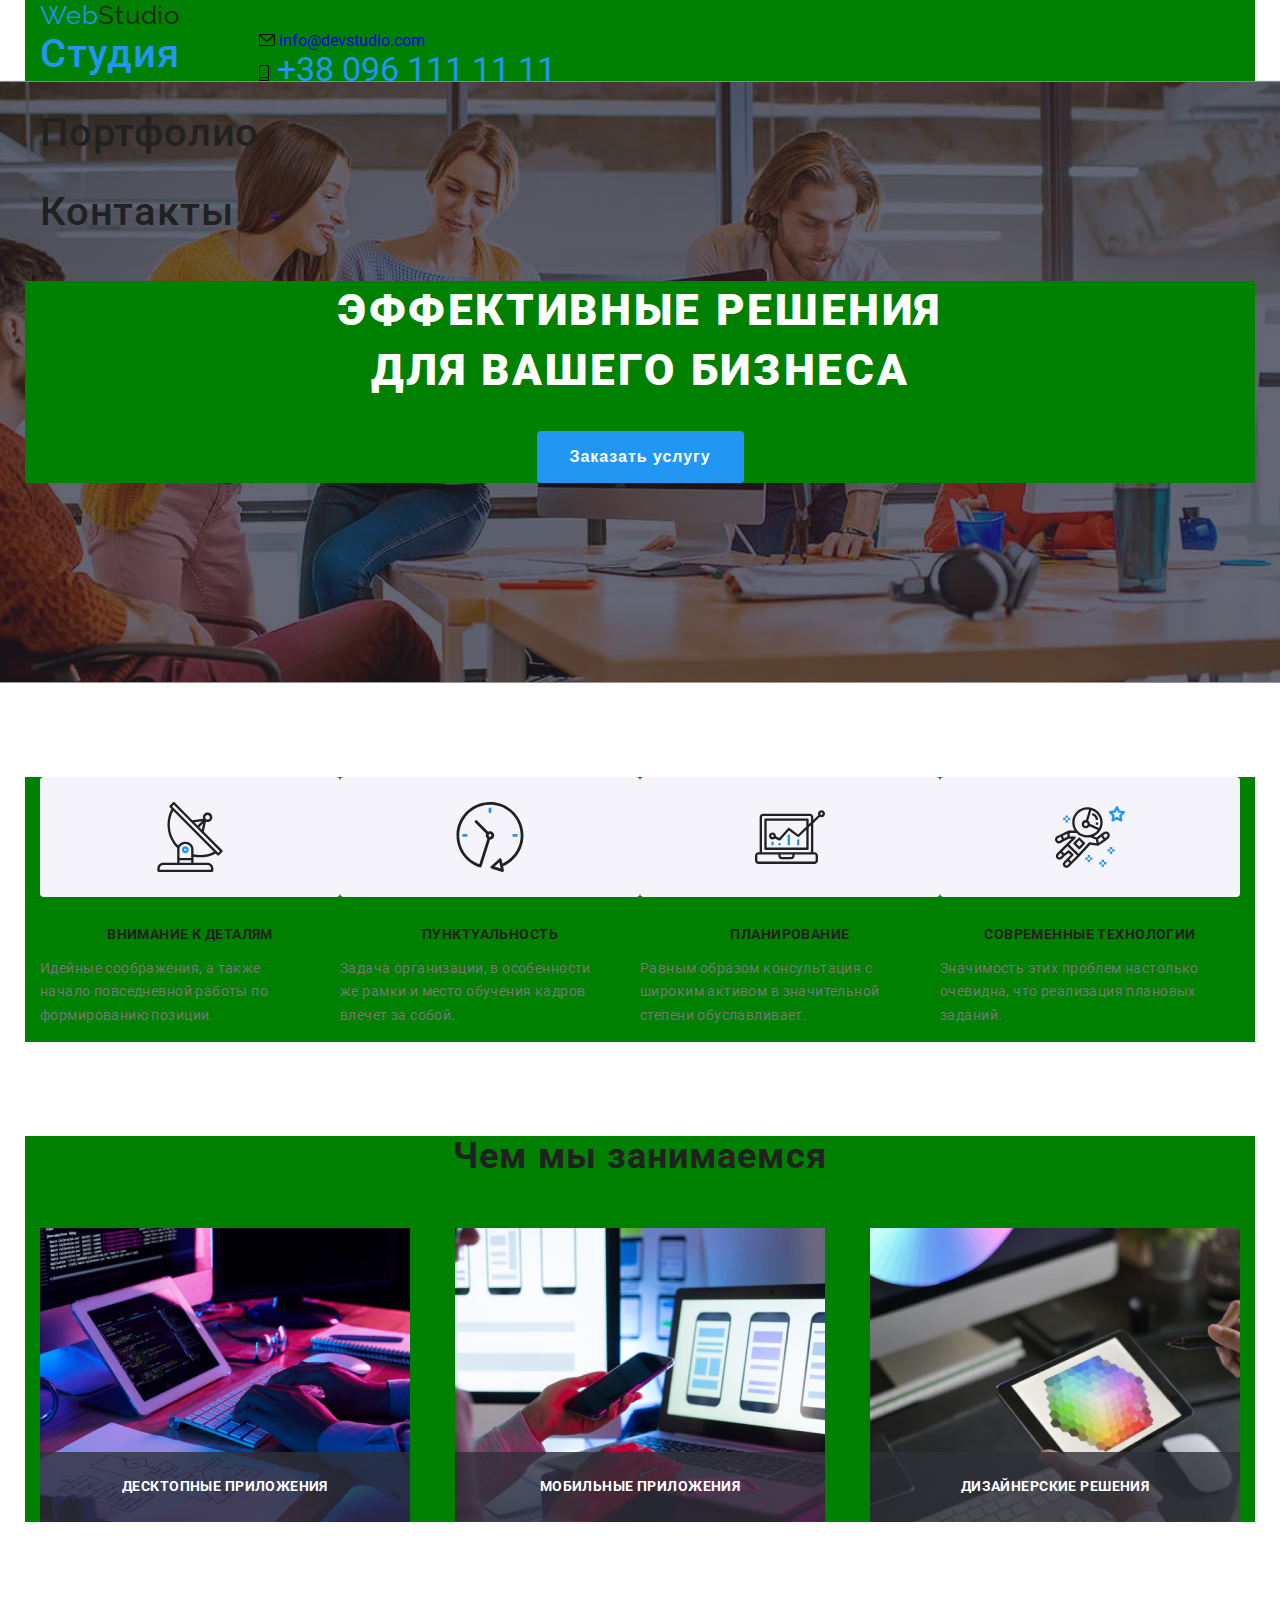
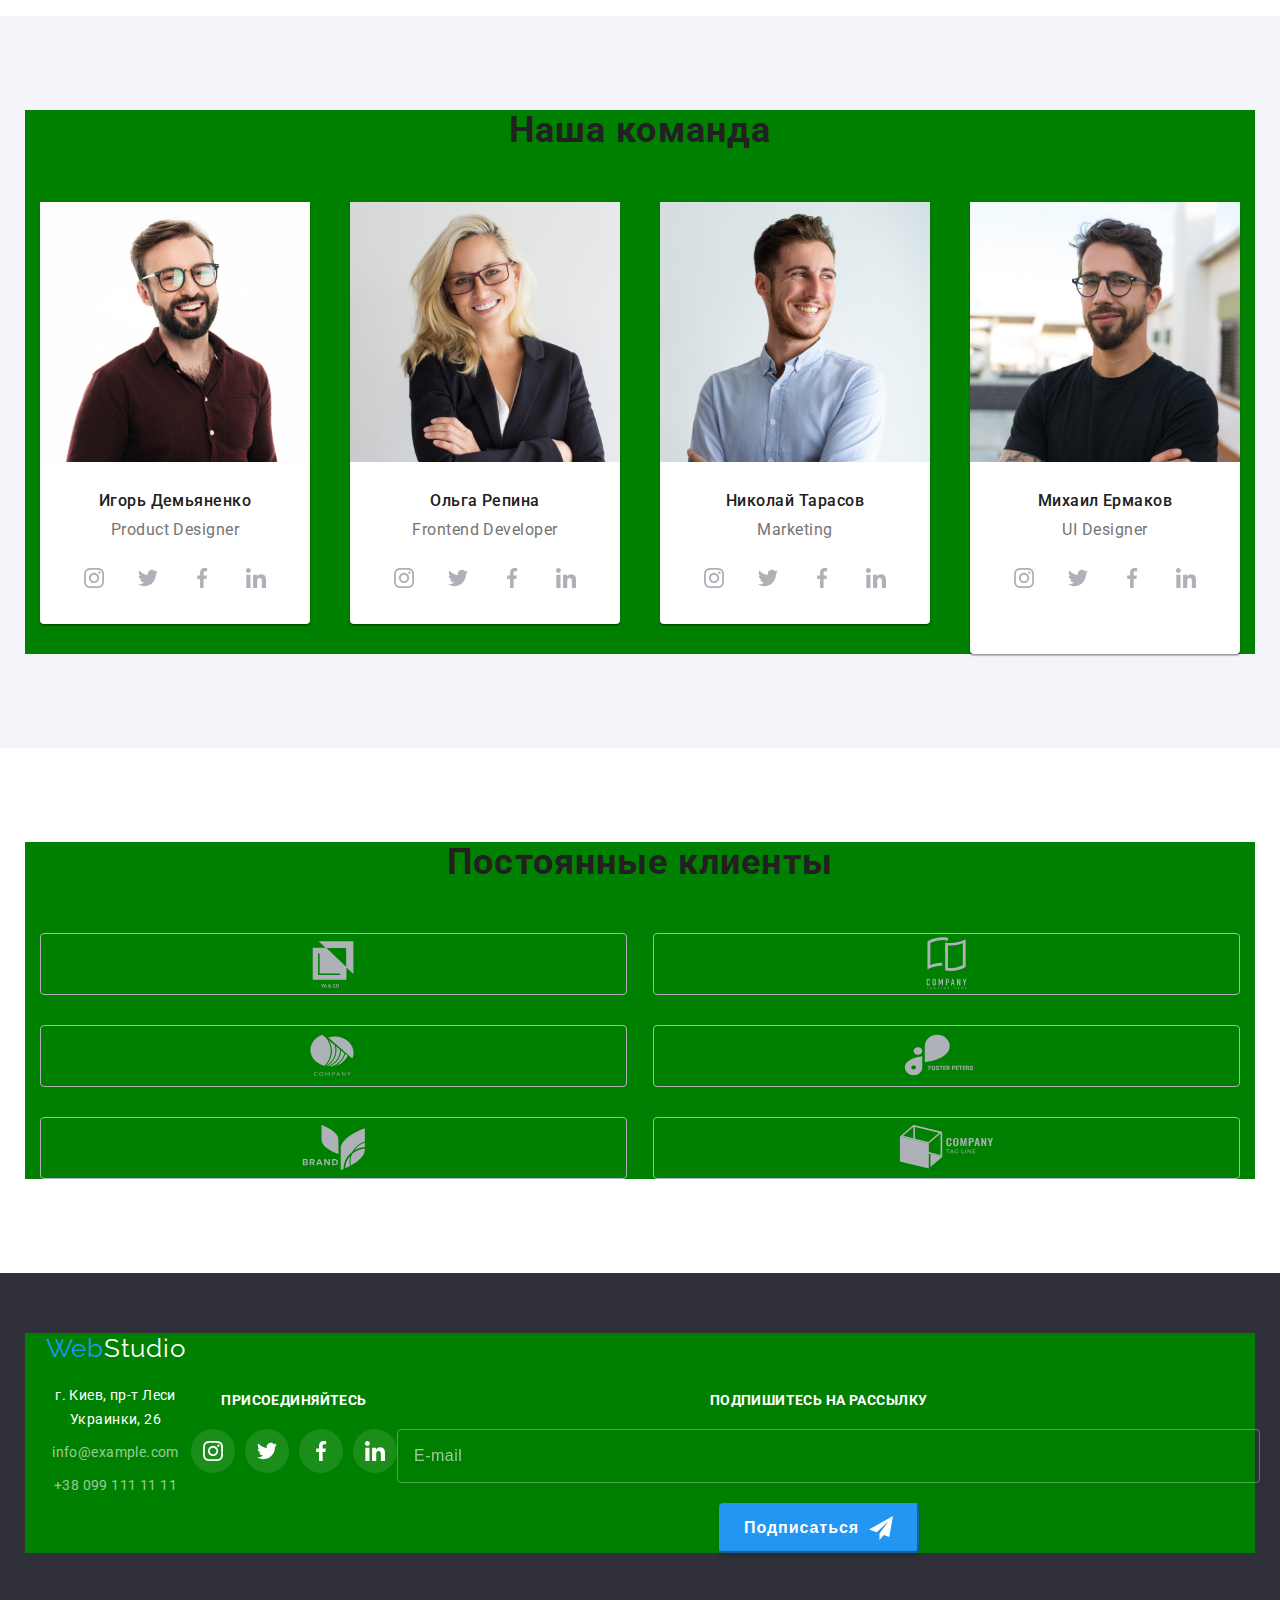
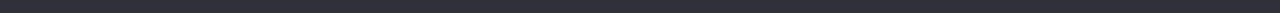
==== index.html @ 447fa759 "hw8 teblet in progress" ====
<!DOCTYPE html>
<html lang="ru">
  <head>
    <meta charset="UTF-8" />
    <meta http-equiv="X-UA-Compatible" content="IE=edge" />
    <meta name="viewport" content="width=device-width, initial-scale=1.0" />
    <title>Studio</title>
    <link rel="preconnect" href="https://fonts.googleapis.com" />
    <link rel="preconnect" href="https://fonts.gstatic.com" crossorigin />
    <link
      href="https://fonts.googleapis.com/css2?family=Raleway:wght@700&family=Roboto:wght@400;500;700;900&display=swap"
      rel="stylesheet"
    />
    <link
      rel="stylesheet"
      href="https://cdnjs.cloudflare.com/ajax/libs/modern-normalize/1.1.0/modern-normalize.min.css"
      integrity="sha512-wpPYUAdjBVSE4KJnH1VR1HeZfpl1ub8YT/NKx4PuQ5NmX2tKuGu6U/JRp5y+Y8XG2tV+wKQpNHVUX03MfMFn9Q=="
      crossorigin="anonymous"
      referrerpolicy="no-referrer"
    />
    <link rel="stylesheet" href="./css/main.min.css" />
  </head>
  <body>
    <header class="page-header">
      <div class="container page-header__box">
        <div class="header-phone-menu-box">
          <a href="./index.html" class="page-header__logo logo"
            >Web<span class="logo__second-color-header">Studio</span>
          </a>
          <!-- НАВИГАЦИЯ -->
          <button
            type="button"
            class="menu-button"
            aria-expanded="false"
            aria-controls="menu-container"
            data-menu-button
          >
            <svg
              width="40px"
              height="40px"
              aria-label="переключатель мобильного меню"
            >
              <use class="icon-menu" href="./images/sprite.svg#icon-menu"></use>
              <use
                class="icon-menu-close"
                href="./images/sprite.svg#icon-menu-close"
              ></use>
            </svg>
          </button>
        </div>
        <div class="menu-container mobile-box" id="menu-container" data-menu>
          <nav>
            <ul class="site-nav">
              <li class="site-nav__item item">
                <a class="site-nav__link link current" href="./index.html"
                  >Студия</a
                >
              </li>
              <li class="site-nav__item item">
                <a class="site-nav__link link" href="./portfolio.html"
                  >Портфолио</a
                >
              </li>
              <li class="site-nav__item item">
                <a class="site-nav__link link" href="#">Контакты</a>
              </li>
            </ul>
          </nav>
          <div>
            <ul class="header-contact">
              <li class="header-contact__item item">
                <a
                  class="header-contact__link link"
                  href="mailto:info@devstudio.com"
                >
                  <svg class="header-contact__icon" width="16px" height="12px">
                    <use href="./images/sprite.svg#icon-envelope"></use>
                  </svg>
                  info@devstudio.com
                </a>
              </li>
              <li class="header-contact__item phone-number item">
                <a
                  class="header-contact__link link phone-number"
                  href="tel:+38096111111"
                >
                  <svg class="header-contact__icon" width="10px" height="16px">
                    <use href="./images/sprite.svg#icon-smartphone"></use>
                  </svg>
                  +38 096 111 11 11</a
                >
              </li>
            </ul>
            <ul class="mobile-menu-social">
              <li><a href="">Instagram</a></li>
              <li><a href="">Twitter</a></li>
              <li><a href="">Facebook</a></li>
              <li><a href="">Linkedin</a></li>
            </ul>
          </div>
        </div>
      </div>
    </header>
    <main>
      <!-- Секция HERO -->
      <section class="hero">
        <div class="container">
          <h1 class="hero__title">
            Эффективные решения <br />
            для вашего бизнеса
          </h1>
          <button class="hero__button" data-modal-open>Заказать услугу</button>
        </div>
        <div class="backdrop is-hidden" data-modal>
          <div class="modal">
            <button
              class="modal__close-button"
              aria-label="закрыть"
              data-modal-close
            >
              <svg class="modal__close-icon" width="11px" height="11px">
                <use href="./images/sprite.svg#icon-close"></use>
              </svg>
            </button>
            <div class="modal__title-box">
              <b class="modal__title"
                >Оставьте свои данные, мы вам перезвоним</b
              >
            </div>
            <form class="modal__form">
              <label class="form-box">
                Имя
                <input type="text" class="form-box__input" required />
                <svg class="form-box__icon">
                  <use href="./images/sprite.svg#icon-person"></use>
                </svg>
              </label>
              <label class="form-box">
                Телефон
                <input
                  type="tel"
                  class="form-box__input"
                  pattern="[0-9]{12}"
                  title="380xxxxxxxxx"
                  required
                />
                <svg class="form-box__icon">
                  <use href="./images/sprite.svg#icon-phone"></use>
                </svg>
              </label>
              <label class="form-box">
                Почта
                <input type="email" class="form-box__input" required />
                <svg class="form-box__icon">
                  <use href="./images/sprite.svg#icon-email"></use>
                </svg>
              </label>
              <label class="form-box">
                Комментарий
                <textarea
                  name="a-comment"
                  class="form-box__input comment"
                  placeholder="Введите текст"
                ></textarea>
              </label>
              <input
                type="checkbox"
                class="policy-checkbox"
                id="policy-check"
                required
              />
              <label class="policy-label" for="policy-check">
                Соглашаюсь с рассылкой и принимаю &#160;
                <a href="#">Условия договора</a>
              </label>
              <button type="submit" class="modal-button-submit">
                Отправить
              </button>
            </form>
          </div>
        </div>
      </section>
      <!-- Секция Studio -->
      <section class="section">
        <div class="container">
          <ul class="studio-list">
            <li class="studio-item">
              <div class="studio-item__thumb">
                <svg class="studio-item__icon">
                  <use href="./images/sprite.svg#icon-antenna"></use>
                </svg>
              </div>
              <h3 class="studio-item__title">Внимание к деталям</h3>
              <p class="studio-item__text">
                Идейные соображения, а также начало повседневной работы по
                формированию позиции.
              </p>
            </li>
            <li class="studio-item">
              <div class="studio-item__thumb">
                <svg class="studio-item__icon">
                  <use href="./images/sprite.svg#icon-clock"></use>
                </svg>
              </div>
              <h3 class="studio-item__title">Пунктуальность</h3>
              <p class="studio-item__text">
                Задача организации, в особенности же рамки и место обучения
                кадров влечет за собой.
              </p>
            </li>
            <li class="studio-item">
              <div class="studio-item__thumb">
                <svg class="studio-item__icon">
                  <use href="./images/sprite.svg#icon-diagram"></use>
                </svg>
              </div>
              <h3 class="studio-item__title">Планирование</h3>
              <p class="studio-item__text">
                Равным образом консультация с широким активом в значительной
                степени обуславливает.
              </p>
            </li>
            <li class="studio-item">
              <div class="studio-item__thumb">
                <svg class="studio-item__icon">
                  <use href="./images/sprite.svg#icon-astronaut"></use>
                </svg>
              </div>
              <h3 class="studio-item__title">Современные технологии</h3>
              <p class="studio-item__text">
                Значимость этих проблем настолько очевидна, что реализация
                плановых заданий.
              </p>
            </li>
          </ul>
        </div>
      </section>
      <!-- Секция Чем мы занимаемся -->
      <section class="section-doing section">
        <div class="container">
          <h2 class="section-doing__main-title">Чем мы занимаемся</h2>
          <ul class="section-doing__list list">
            <li class="doing-item">
              <div class="doing-item__thumb">
                <div class="doing-item__title-box">
                  <h3 class="doing-item__title">ДЕСКТОПНЫЕ ПРИЛОЖЕНИЯ</h3>
                </div>
                <img
                  width="370"
                  height="294"
                  src="./images/pc.jpg"
                  alt="разработка для пк"
                />
              </div>
            </li>
            <li class="doing-item">
              <div class="doing-item__thumb">
                <div class="doing-item__title-box">
                  <h3 class="doing-item__title">МОБИЛЬНЫЕ ПРИЛОЖЕНИЯ</h3>
                </div>
                <img
                  width="370"
                  height="294"
                  src="./images/note.jpg"
                  alt="разработка для ноутбуков"
                />
              </div>
            </li>
            <li class="doing-item">
              <div class="doing-item__thumb">
                <div class="doing-item__title-box">
                  <h3 class="doing-item__title">ДИЗАЙНЕРСКИЕ РЕШЕНИЯ</h3>
                </div>
                <img
                  width="370"
                  height="294"
                  src="./images/plan.jpg"
                  alt="разработка для планшетов"
                />
              </div>
            </li>
          </ul>
        </div>
      </section>
      <!-- Секция Наша Команда -->
      <section class="section-team section">
        <div class="container">
          <h2 class="section-team__main-title">Наша команда</h2>
          <ul class="section-team__list">
            <li class="section-team__item">
              <img
                class="section-team__photo"
                src="./images/1.jpg"
                alt="продуктовый менедежер"
              />
              <div class="team-box">
                <h3 class="team-box__title">Игорь Демьяненко</h3>
                <p class="team-box__text">Product Designer</p>
                <ul class="team-connect">
                  <li class="team-connect__box">
                    <a
                      href="#"
                      class="team-connect__link"
                      aria-label="instagram"
                    >
                      <svg class="team-connect__icon">
                        <use href="./images/sprite.svg#icon-instagram"></use>
                      </svg>
                    </a>
                  </li>
                  <li class="team-connect__box">
                    <a href="#" class="team-connect__link" aria-label="Twitter">
                      <svg class="team-connect__icon">
                        <use href="./images/sprite.svg#icon-twitter"></use>
                      </svg>
                    </a>
                  </li>
                  <li class="team-connect__box">
                    <a
                      href="#"
                      class="team-connect__link"
                      aria-label="Facebook"
                    >
                      <svg class="team-connect__icon">
                        <use href="./images/sprite.svg#icon-facebook"></use>
                      </svg>
                    </a>
                  </li>
                  <li class="team-connect__box">
                    <a
                      href="#"
                      class="team-connect__link"
                      aria-label="LinkedIn"
                    >
                      <svg class="team-connect__icon">
                        <use href="./images/sprite.svg#icon-linkedin"></use>
                      </svg>
                    </a>
                  </li>
                </ul>
              </div>
            </li>
            <li class="section-team__item">
              <img
                class="section-team__photo"
                src="./images/2.jpg"
                alt="фронтенд дивелопер"
              />
              <div class="team-box">
                <h3 class="team-box__title">Ольга Репина</h3>
                <p class="team-box__text">Frontend Developer</p>
                <ul class="team-connect">
                  <li class="team-connect__box">
                    <a
                      href="#"
                      class="team-connect__link"
                      aria-label="instagram"
                    >
                      <svg class="team-connect__icon">
                        <use href="./images/sprite.svg#icon-instagram"></use>
                      </svg>
                    </a>
                  </li>
                  <li class="team-connect__box">
                    <a href="#" class="team-connect__link" aria-label="Twitter">
                      <svg class="team-connect__icon">
                        <use href="./images/sprite.svg#icon-twitter"></use>
                      </svg>
                    </a>
                  </li>
                  <li class="team-connect__box">
                    <a
                      href="#"
                      class="team-connect__link"
                      aria-label="Facebook"
                    >
                      <svg class="team-connect__icon">
                        <use href="./images/sprite.svg#icon-facebook"></use>
                      </svg>
                    </a>
                  </li>
                  <li class="team-connect__box">
                    <a
                      href="#"
                      class="team-connect__link"
                      aria-label="LinkedIn"
                    >
                      <svg class="team-connect__icon">
                        <use href="./images/sprite.svg#icon-linkedin"></use>
                      </svg>
                    </a>
                  </li>
                </ul>
              </div>
            </li>
            <li class="section-team__item">
              <img
                class="section-team__photo"
                src="./images/3.jpg"
                alt="маркетолог"
              />
              <div class="team-box">
                <h3 class="team-box__title">Николай Тарасов</h3>
                <p class="team-box__text">Marketing</p>
                <ul class="team-connect">
                  <li class="team-connect__box">
                    <a
                      href="#"
                      class="team-connect__link"
                      aria-label="instagram"
                    >
                      <svg class="team-connect__icon">
                        <use href="./images/sprite.svg#icon-instagram"></use>
                      </svg>
                    </a>
                  </li>
                  <li class="team-connect__box">
                    <a href="#" class="team-connect__link" aria-label="Twitter">
                      <svg class="team-connect__icon">
                        <use href="./images/sprite.svg#icon-twitter"></use>
                      </svg>
                    </a>
                  </li>
                  <li class="team-connect__box">
                    <a
                      href="#"
                      class="team-connect__link"
                      aria-label="Facebook"
                    >
                      <svg class="team-connect__icon">
                        <use href="./images/sprite.svg#icon-facebook"></use>
                      </svg>
                    </a>
                  </li>
                  <li class="team-connect__box">
                    <a
                      href="#"
                      class="team-connect__link"
                      aria-label="LinkedIn"
                    >
                      <svg class="team-connect__icon">
                        <use href="./images/sprite.svg#icon-linkedin"></use>
                      </svg>
                    </a>
                  </li>
                </ul>
              </div>
            </li>
            <li class="section-team__item">
              <img
                class="section-team__photo"
                src="./images/4.jpg"
                alt="юай дизайнер"
              />
              <div class="team-box">
                <h3 class="team-box__title">Михаил Ермаков</h3>
                <p class="team-box__text">UI Designer</p>
                <ul class="team-connect">
                  <li class="team-connect__box">
                    <a
                      href="#"
                      class="team-connect__link"
                      aria-label="instagram"
                    >
                      <svg class="team-connect__icon">
                        <use href="./images/sprite.svg#icon-instagram"></use>
                      </svg>
                    </a>
                  </li>
                  <li class="team-connect__box">
                    <a href="#" class="team-connect__link" aria-label="Twitter">
                      <svg class="team-connect__icon">
                        <use href="./images/sprite.svg#icon-twitter"></use>
                      </svg>
                    </a>
                  </li>
                  <li class="team-connect__box">
                    <a
                      href="#"
                      class="team-connect__link"
                      aria-label="Facebook"
                    >
                      <svg class="team-connect__icon">
                        <use href="./images/sprite.svg#icon-facebook"></use>
                      </svg>
                    </a>
                  </li>
                  <li class="team-connect__box">
                    <a
                      href="#"
                      class="team-connect__link"
                      aria-label="LinkedIn"
                    >
                      <svg class="team-connect__icon">
                        <use href="./images/sprite.svg#icon-linkedin"></use>
                      </svg>
                    </a>
                  </li>
                </ul>
              </div>
            </li>
          </ul>
        </div>
      </section>
      <!-- Секция Постоянные клиенты -->
      <section class="section">
        <div class="container">
          <h2 class="clients-main-title">Постоянные клиенты</h2>
          <ul class="clients-list">
            <li class="clients-item">
              <a href="#" class="clients-item__link" aria-label="YA & CO">
                <svg class="clients-item__icon">
                  <use href="./images/sprite.svg#icon-yaco"></use>
                </svg>
              </a>
            </li>
            <li class="clients-item">
              <a
                href="#"
                class="clients-item__link"
                aria-label="COMPANY Tagline Here"
              >
                <svg class="clients-item__icon">
                  <use href="./images/sprite.svg#icon-tagline-here"></use>
                </svg>
              </a>
            </li>
            <li class="clients-item">
              <a href="#" class="clients-item__link" aria-label="Company">
                <svg class="clients-item__icon">
                  <use href="./images/sprite.svg#icon-company"></use>
                </svg>
              </a>
            </li>
            <li class="clients-item">
              <a href="#" class="clients-item__link" aria-label="Foster Peters">
                <svg class="clients-item__icon">
                  <use href="./images/sprite.svg#icon-foster"></use>
                </svg>
              </a>
            </li>
            <li class="clients-item">
              <a href="#" class="clients-item__link" aria-label="Brand">
                <svg class="clients-item__icon">
                  <use href="./images/sprite.svg#icon-brand"></use>
                </svg>
              </a>
            </li>
            <li class="clients-item" aria-label="Company Tag line">
              <a href="#" class="clients-item__link">
                <svg class="clients-item__icon">
                  <use href="./images/sprite.svg#icon-tagline"></use>
                </svg>
              </a>
            </li>
          </ul>
        </div>
      </section>
    </main>
    <footer class="page-footer">
      <div class="container">
        <div class="page-footer__container">
          <div class="page-footer__links-box">
            <a href="./index.html" class="logo logo-footer"
              >Web<span class="logo__second-color-footer">Studio</span></a
            >
            <address class="page-footer__address-box">
              <ul class="footer-list">
                <li class="footer-list__item">
                  <a class="footer-list__map" href=""
                    >г. Киев, пр-т Леси Украинки, 26</a
                  >
                </li>
                <li class="footer-list__item">
                  <a class="footer-list__mail" href="mailto:info@example.com"
                    >info@example.com</a
                  >
                </li>
                <li class="footer-list__item">
                  <a class="footer-list__phone" href="tel:+380991111111"
                    >+38 099 111 11 11</a
                  >
                </li>
              </ul>
            </address>
          </div>
          <!-- Присоединяйтесь -->
          <div class="connecting-box">
            <div>
              <h3 class="connecting-box__title">ПРИСОЕДИНЯЙТЕСЬ</h3>
            </div>
            <div>
              <ul class="connecting-box__list">
                <li class="connecting-item">
                  <a
                    href="#"
                    class="connecting-item__link"
                    aria-label="instagram"
                  >
                    <svg
                      class="connecting-item__icon"
                      width="20px"
                      height="20px"
                    >
                      <use href="./images/sprite.svg#icon-instagram"></use>
                    </svg>
                  </a>
                </li>
                <li class="connecting-item">
                  <a
                    href="#"
                    class="connecting-item__link"
                    aria-label="Twitter"
                  >
                    <svg
                      class="connecting-item__icon"
                      width="20px"
                      height="20px"
                    >
                      <use href="./images/sprite.svg#icon-twitter"></use>
                    </svg>
                  </a>
                </li>
                <li class="connecting-item">
                  <a
                    href="#"
                    class="connecting-item__link"
                    aria-label="Facebook"
                  >
                    <svg
                      class="connecting-item__icon"
                      width="20px"
                      height="20px"
                    >
                      <use href="./images/sprite.svg#icon-facebook"></use>
                    </svg>
                  </a>
                </li>
                <li class="connecting-item">
                  <a
                    href="#"
                    class="connecting-item__link"
                    aria-label="LinkedIn"
                  >
                    <svg
                      class="connecting-item__icon"
                      width="20px"
                      height="20px"
                    >
                      <use href="./images/sprite.svg#icon-linkedin"></use>
                    </svg>
                  </a>
                </li>
              </ul>
            </div>
          </div>
          <!-- ПОДПИШИСЬ -->
          <div class="subscribe-box">
            <p class="subscribe-box__title">ПОДПИШИТЕСЬ НА РАССЫЛКУ</p>
            <div>
              <input type="email" name="email" placeholder="E-mail" />
              <button type="submit" class="subscribe-box__button">
                Подписаться
                <svg
                  class="subscribe-box__button-ico"
                  width="24px"
                  height="24px"
                >
                  <use href="./images/sprite.svg#icon-send"></use>
                </svg>
              </button>
            </div>
          </div>
        </div>
      </div>
    </footer>
    <script src="./modal.js"></script>
    <script src="./menu.js"></script>
  </body>
</html>
---- css/main.min.css ----
html{-webkit-box-sizing:border-box;box-sizing:border-box;height:100%}body{background-color:#fff;font-family:roboto,sans-serif;color:#212121;margin:0 auto;height:100%}a{text-decoration:none}h1,h2,h3,h4,h5,h6,p,ul{-webkit-padding-start:0;padding-inline-start:0}ul{margin-top:0;margin-bottom:0;list-style:none}.section{padding-top:60px;padding-bottom:60px}@media screen and (min-width: 1200px){.section{padding-bottom:94px;padding-top:94px}}.container{padding-left:15px;padding-right:15px;margin:0 auto}@media screen and (min-width: 480px){.container{max-width:480px}}@media screen and (min-width: 768px){.container{max-width:768px}}@media screen and (min-width: 1200px){.container{max-width:1200px;background-color:green}}.logo{font-family:Raleway;font-size:26px;line-height:1.19;letter-spacing:0.03em;color:#2196f3}.logo__second-color-header{color:#212121}.logo__second-color-footer{color:#fff}@media screen and (max-width: 767px){.menu-container{display:none;-webkit-box-orient:vertical;-webkit-box-direction:normal;-webkit-flex-direction:column;-ms-flex-direction:column;flex-direction:column;-webkit-box-pack:justify;-webkit-justify-content:space-between;-ms-flex-pack:justify;justify-content:space-between;height:100vh;width:100%;padding-top:48px;padding-left:40px;padding-bottom:48px;top:0;left:0;background-color:#fff}.menu-container.is-open{display:-webkit-box;display:-webkit-flex;display:-ms-flexbox;display:flex}}@media screen and (min-width: 768px){.menu-container{display:-webkit-box;display:-webkit-flex;display:-ms-flexbox;display:flex}}@media screen and (max-width: 767px){.mobile-box{position:absolute;z-index:8}}.menu-button{background-color:transparent;z-index:9;margin:0;padding:0;border:none}@media screen and (min-width: 768px){.menu-button{display:none}}.menu-button:hover,.menu-button:focus{fill:#2196f3}.menu-button .icon-menu-close{display:none}.menu-button.is-open .icon-menu-close{display:block}.menu-button.is-open .icon-menu{display:none}.mobile-menu-social{display:-webkit-box;display:-webkit-flex;display:-ms-flexbox;display:flex;-webkit-flex-wrap:wrap;-ms-flex-wrap:wrap;flex-wrap:wrap;margin-top:64px}@media screen and (min-width: 768px){.mobile-menu-social{display:none}}.mobile-menu-social a{font-weight:500;font-size:18px;line-height:1.22;letter-spacing:0.02em;color:#2196f3}.mobile-menu-social li{border-right:1px solid rgba(33,33,33,0.2);padding-right:10px;padding-left:10px}.mobile-menu-social li:last-child{border-right:none}.mobile-menu-social li:first-child{padding-left:0}.mobile-menu-social li:last-child{padding-right:0px}@media screen and (max-width: 767px){.header-phone-menu-box{display:-webkit-box;display:-webkit-flex;display:-ms-flexbox;display:flex;-webkit-box-pack:justify;-webkit-justify-content:space-between;-ms-flex-pack:justify;justify-content:space-between;-webkit-box-align:center;-webkit-align-items:center;-ms-flex-align:center;align-items:center;min-height:60px}}.page-header{border-bottom:1px solid #ececec}@media screen and (max-width: 767px){.page-header__box{position:relative}}@media screen and (min-width: 768px){.page-header{height:80px}}.site-nav{text-align:start}.site-nav__item{margin-bottom:32px}.site-nav__link{font-weight:500;font-size:40px;line-height:1.17;letter-spacing:0.02em;color:#212121}.site-nav__link.current{position:relative;color:#2196f3}@media screen and (max-width: 767px){.header-contact{display:-webkit-box;display:-webkit-flex;display:-ms-flexbox;display:flex;-webkit-box-orient:vertical;-webkit-box-direction:reverse;-webkit-flex-direction:column-reverse;-ms-flex-direction:column-reverse;flex-direction:column-reverse;-webkit-box-align:start;-webkit-align-items:flex-start;-ms-flex-align:start;align-items:flex-start}.header-contact svg{display:none}.header-contact__link{font-weight:500;letter-spacing:0.02em;font-size:24px;line-height:28px;color:#757575}}.header-contact__link.phone-number{font-size:34px;line-height:1.17;color:#2196f3}.header-contact__item.phone-number{margin-bottom:32px;-webkit-flex-wrap:wrap;-ms-flex-wrap:wrap;flex-wrap:wrap}.page-footer{background-color:#2f303a;padding-top:60px;padding-bottom:60px}.page-footer__container{text-align:center}@media screen and (min-width: 1200px){.page-footer__container{display:-webkit-box;display:-webkit-flex;display:-ms-flexbox;display:flex;-webkit-box-align:start;-webkit-align-items:flex-start;-ms-flex-align:start;align-items:flex-start}}.page-footer__address-box{margin-top:20px}.footer-list__item{font-family:roboto,sans-serif;font-style:normal;font-weight:400;font-size:14px;line-height:1.71;letter-spacing:0.03em}.footer-list__item:not(:last-child){margin-bottom:8px}@media screen and (min-width: 1200px){.footer-list__item:not(:last-child){margin-bottom:9px}}.footer-list__map{color:#ffffff}.footer-list__mail,.footer-list__phone{color:rgba(255,255,255,0.6)}.connecting-box{margin-top:60px;display:-webkit-box;display:-webkit-flex;display:-ms-flexbox;display:flex;-webkit-box-orient:vertical;-webkit-box-direction:normal;-webkit-flex-direction:column;-ms-flex-direction:column;flex-direction:column;-webkit-box-align:center;-webkit-align-items:center;-ms-flex-align:center;align-items:center}.connecting-box__title{margin-top:0;margin-bottom:0;font-weight:700;font-size:14px;line-height:1.14;letter-spacing:0.03em;text-transform:uppercase;color:#ffffff}.connecting-box__list{list-style:none;display:-webkit-box;display:-webkit-flex;display:-ms-flexbox;display:flex;margin-top:20px}.connecting-box__list li:not(:last-child){margin-right:10px}.connecting-item__link{display:-webkit-box;display:-webkit-flex;display:-ms-flexbox;display:flex;-webkit-box-align:center;-webkit-align-items:center;-ms-flex-align:center;align-items:center;-webkit-box-pack:center;-webkit-justify-content:center;-ms-flex-pack:center;justify-content:center;width:44px;height:44px;background:rgba(255,255,255,0.1);-webkit-border-radius:50%;border-radius:50%;-webkit-transition:250ms cubic-bezier(0.4, 0, 0.2, 1);-o-transition:250ms cubic-bezier(0.4, 0, 0.2, 1);transition:250ms cubic-bezier(0.4, 0, 0.2, 1)}.connecting-item__link:hover,.connecting-item__link:focus{background-color:#2196f3;fill:#ffffff}.connecting-item__icon{fill:#ffffff}.subscribe-box{margin-top:60px;display:-webkit-inline-box;display:-webkit-inline-flex;display:-ms-inline-flexbox;display:inline-flex;-webkit-box-orient:vertical;-webkit-box-direction:normal;-webkit-flex-direction:column;-ms-flex-direction:column;flex-direction:column;width:100%}.subscribe-box__button{width:200px;height:50px;margin-top:20px;background:#2196f3;-webkit-box-shadow:0px 4px 4px rgba(0,0,0,0.15);box-shadow:0px 4px 4px rgba(0,0,0,0.15);-webkit-border-radius:4px;border-radius:4px;border-color:#2196f3;font-weight:700;font-size:16px;line-height:1.87;display:-webkit-inline-box;display:-webkit-inline-flex;display:-ms-inline-flexbox;display:inline-flex;-webkit-box-align:center;-webkit-align-items:center;-ms-flex-align:center;align-items:center;text-align:center;-webkit-box-pack:center;-webkit-justify-content:center;-ms-flex-pack:center;justify-content:center;letter-spacing:0.06em;color:#ffffff;cursor:pointer}.subscribe-box__button-ico{margin-left:10px;fill:#ffffff}.subscribe-box input::-webkit-input-placeholder{font-size:16px;line-height:1.25;letter-spacing:0.03em;color:rgba(255,255,255,0.6);-webkit-transition:250ms cubic-bezier(0.4, 0, 0.2, 1);-o-transition:250ms cubic-bezier(0.4, 0, 0.2, 1);transition:250ms cubic-bezier(0.4, 0, 0.2, 1)}.subscribe-box input:-ms-input-placeholder{font-size:16px;line-height:1.25;letter-spacing:0.03em;color:rgba(255,255,255,0.6);-webkit-transition:250ms cubic-bezier(0.4, 0, 0.2, 1);-o-transition:250ms cubic-bezier(0.4, 0, 0.2, 1);transition:250ms cubic-bezier(0.4, 0, 0.2, 1)}.subscribe-box input::-ms-input-placeholder{font-size:16px;line-height:1.25;letter-spacing:0.03em;color:rgba(255,255,255,0.6);-webkit-transition:250ms cubic-bezier(0.4, 0, 0.2, 1);-o-transition:250ms cubic-bezier(0.4, 0, 0.2, 1);transition:250ms cubic-bezier(0.4, 0, 0.2, 1)}.subscribe-box input::placeholder{font-size:16px;line-height:1.25;letter-spacing:0.03em;color:rgba(255,255,255,0.6);-webkit-transition:250ms cubic-bezier(0.4, 0, 0.2, 1);-o-transition:250ms cubic-bezier(0.4, 0, 0.2, 1);transition:250ms cubic-bezier(0.4, 0, 0.2, 1)}.subscribe-box input{height:50px;margin-top:20px;padding-left:16px;width:100%;background-color:transparent;outline:none;-webkit-border-radius:4px;border-radius:4px;border:1px solid rgba(255,255,255,0.3);-webkit-filter:drop-shadow(0px 4px 4px rgba(0,0,0,0.15));filter:drop-shadow(0px 4px 4px rgba(0,0,0,0.15));-webkit-transition:250ms cubic-bezier(0.4, 0, 0.2, 1);-o-transition:250ms cubic-bezier(0.4, 0, 0.2, 1);transition:250ms cubic-bezier(0.4, 0, 0.2, 1)}.subscribe-box input:focus,.subscribe-box input:hover{border:1px solid #2196f3;color:#fff}.subscribe-box__title{margin-top:0;margin-bottom:0;font-weight:700;font-size:14px;line-height:1.14;letter-spacing:0.03em;text-transform:uppercase;color:#ffffff}.hero{background-color:#c4c4c4;background-image:-webkit-gradient(linear, left top, left bottom, from(rgba(47,48,58,0.4)), to(rgba(47,48,58,0.4))),url("../images/hero-image.jpg");background-image:-webkit-linear-gradient(rgba(47,48,58,0.4), rgba(47,48,58,0.4)),url("../images/hero-image.jpg");background-image:-o-linear-gradient(rgba(47,48,58,0.4), rgba(47,48,58,0.4)),url("../images/hero-image.jpg");background-image:linear-gradient(rgba(47,48,58,0.4), rgba(47,48,58,0.4)),url("../images/hero-image.jpg");background-repeat:no-repeat;background-position:center;text-align:center;padding-top:118px;padding-bottom:118px}@media screen and (min-width: 1200px){.hero{padding-top:200px;padding-bottom:200px}}.hero__title{font-weight:900;font-size:44px;line-height:1.36;letter-spacing:0.06em;text-transform:uppercase;color:#ffffff;margin-top:0;margin-bottom:30px}@media screen and (max-width: 767px){.hero__title{font-size:26px;line-height:1.62}}.hero__button{display:inline-block;padding:10px 32px;background-color:#2196f3;color:#ffffff;border:1px solid transparent;-webkit-border-radius:4px;border-radius:4px;font-weight:700;font-size:16px;line-height:1.87;letter-spacing:0.06em;cursor:pointer}.studio-list{display:-webkit-box;display:-webkit-flex;display:-ms-flexbox;display:flex;-webkit-flex-wrap:wrap;-ms-flex-wrap:wrap;flex-wrap:wrap;-webkit-box-pack:justify;-webkit-justify-content:space-between;-ms-flex-pack:justify;justify-content:space-between}@media screen and (min-width: 1200px){.studio-list{-webkit-flex-wrap:nowrap;-ms-flex-wrap:nowrap;flex-wrap:nowrap}}.studio-item{width:100%}.studio-item__thumb{display:-webkit-box;display:-webkit-flex;display:-ms-flexbox;display:flex;-webkit-box-pack:center;-webkit-justify-content:center;-ms-flex-pack:center;justify-content:center;-webkit-box-align:center;-webkit-align-items:center;-ms-flex-align:center;align-items:center;height:120px;-webkit-border-radius:4px;border-radius:4px;margin-bottom:30px;background:#f5f4fa}.studio-item__icon{width:70px;height:70px}.studio-item__title{font-weight:700;font-size:14px;line-height:1.14;letter-spacing:0.03em;text-transform:uppercase;margin-bottom:10px;margin-top:0;text-align:center}.studio-item__text{color:#757575;font-size:14px;line-height:1.71;letter-spacing:0.03em}@media screen and (min-width: 1200px){.studio-item__text{width:270px}}.section-doing{margin-top:-94px}@media screen and (max-width: 767px){.section-doing{display:none}}.section-doing__main-title{text-align:center;font-weight:700;font-size:36px;line-height:1.16;letter-spacing:0.03em;margin-top:0;margin-bottom:50px}.section-doing__list{display:-webkit-box;display:-webkit-flex;display:-ms-flexbox;display:flex;-webkit-box-pack:justify;-webkit-justify-content:space-between;-ms-flex-pack:justify;justify-content:space-between}.doing-item__thumb{position:relative}.doing-item__thumb:before{display:inline-block;position:absolute;content:"";width:100%;height:70px;background:rgba(47,48,58,0.8);bottom:0}.doing-item__title-box{display:-webkit-box;display:-webkit-flex;display:-ms-flexbox;display:flex;-webkit-box-pack:center;-webkit-justify-content:center;-ms-flex-pack:center;justify-content:center;position:absolute;margin:27px 0;text-align:center;width:100%;bottom:0;left:50%;-webkit-transform:translate(-50%);-ms-transform:translate(-50%);transform:translate(-50%)}.doing-item__title{margin:0;font-weight:700;font-size:14px;line-height:1.14;letter-spacing:0.03em;color:#ffffff}.doing-item img{display:block}.section-team{background:#f5f4fa}.section-team__main-title{font-size:28px;line-height:1.17;font-weight:700;text-align:center;letter-spacing:0.03em;margin-top:0;margin-bottom:30px}@media screen and (min-width: 1200px){.section-team__main-title{font-size:36px;line-height:1.16;margin-top:0px;margin-bottom:50px}}@media screen and (min-width: 1200px){.section-team__list{display:-webkit-box;display:-webkit-flex;display:-ms-flexbox;display:flex;-webkit-box-pack:justify;-webkit-justify-content:space-between;-ms-flex-pack:justify;justify-content:space-between}}.section-team__item{width:100%;background:#fff;-webkit-box-shadow:0px 1px 3px rgba(0,0,0,0.12),0px 1px 1px rgba(0,0,0,0.14),0px 2px 1px rgba(0,0,0,0.2);box-shadow:0px 1px 3px rgba(0,0,0,0.12),0px 1px 1px rgba(0,0,0,0.14),0px 2px 1px rgba(0,0,0,0.2);-webkit-border-radius:0px 0px 4px 4px;border-radius:0px 0px 4px 4px}.section-team__item:not(:last-child){margin-bottom:30px}@media screen and (min-width: 1200px){.section-team__item{width:270px}}.section-team__photo{width:100%;display:block}@media screen and (min-width: 1200px){.section-team__photo{width:270px}}.team-box{padding-top:30px;padding-bottom:24px}.team-box__title{font-weight:500;font-size:16px;line-height:1.18;text-align:center;letter-spacing:0.03em;margin-top:0;margin-bottom:10px}.team-box__text{font-size:16px;line-height:1.18;text-align:center;letter-spacing:0.03em;color:#757575;margin-top:0;margin-bottom:0}.team-connect{list-style:none;display:-webkit-box;display:-webkit-flex;display:-ms-flexbox;display:flex;-webkit-box-orient:horizontal;-webkit-box-direction:normal;-webkit-flex-direction:row;-ms-flex-direction:row;flex-direction:row;-webkit-box-pack:center;-webkit-justify-content:center;-ms-flex-pack:center;justify-content:center;margin-top:16px;margin-left:32px;margin-right:32px}@media screen and (min-width: 1200px){.team-connect{-webkit-box-pack:justify;-webkit-justify-content:space-between;-ms-flex-pack:justify;justify-content:space-between}}.team-connect__box:not(:last-child){margin-right:10px}.team-connect__link{display:-webkit-box;display:-webkit-flex;display:-ms-flexbox;display:flex;-webkit-box-pack:center;-webkit-justify-content:center;-ms-flex-pack:center;justify-content:center;-webkit-box-align:center;-webkit-align-items:center;-ms-flex-align:center;align-items:center;width:44px;height:44px;fill:#afb1b8;-webkit-border-radius:50%;border-radius:50%;-webkit-transition:250ms cubic-bezier(0.4, 0, 0.2, 1);-o-transition:250ms cubic-bezier(0.4, 0, 0.2, 1);transition:250ms cubic-bezier(0.4, 0, 0.2, 1)}.team-connect__link:hover,.team-connect__link:focus{background-color:#2196f3;fill:#ffffff}.team-connect__icon{width:20px;height:20px}.clients-main-title{margin-top:0;margin-bottom:30px;font-size:28px;line-height:1.17;font-weight:700;text-align:center;letter-spacing:0.03em;color:#212121}@media screen and (min-width: 1200px){.clients-main-title{font-size:36px;line-height:1.16;margin-bottom:50px}}.clients-list{list-style:none;display:-webkit-box;display:-webkit-flex;display:-ms-flexbox;display:flex;-webkit-flex-wrap:wrap;-ms-flex-wrap:wrap;flex-wrap:wrap;-webkit-box-pack:justify;-webkit-justify-content:space-between;-ms-flex-pack:justify;justify-content:space-between}.clients-item{width:-webkit-calc((100% - 2 * 15px) / 2);width:calc((100% - 2 * 15px) / 2);border:1px solid #afb1b8;-webkit-border-radius:4px;border-radius:4px}.clients-item:not(:nth-last-child(-n+2)){margin-bottom:30px}.clients-item__link{display:-webkit-box;display:-webkit-flex;display:-ms-flexbox;display:flex;-webkit-box-pack:center;-webkit-justify-content:center;-ms-flex-pack:center;justify-content:center;-webkit-box-align:center;-webkit-align-items:center;-ms-flex-align:center;align-items:center;width:100%;height:100%;fill:#afb1b8;-webkit-transition:250ms cubic-bezier(0.4, 0, 0.2, 1);-o-transition:250ms cubic-bezier(0.4, 0, 0.2, 1);transition:250ms cubic-bezier(0.4, 0, 0.2, 1)}.clients-item:hover,.clients-item:focus{border-color:#2196f3}.clients-item__link:hover,.clients-item__link:focus{border-color:#2196f3;fill:#2196f3}.clients-item__icon{width:106px;height:60px}.backdrop{position:fixed;top:0;left:0;z-index:100;padding:93px 15px;width:100%;height:100%;background-color:rgba(0,0,0,0.2);-webkit-transition:250ms cubic-bezier(0.4, 0, 0.2, 1);-o-transition:250ms cubic-bezier(0.4, 0, 0.2, 1);transition:250ms cubic-bezier(0.4, 0, 0.2, 1);overflow-y:scroll}.backdrop.is-hidden{opacity:0;pointer-events:none;-webkit-transition:250ms cubic-bezier(0.4, 0, 0.2, 1);-o-transition:250ms cubic-bezier(0.4, 0, 0.2, 1);transition:250ms cubic-bezier(0.4, 0, 0.2, 1)}.modal{position:relative;-webkit-border-radius:4px;border-radius:4px;background-color:#ffffff;-webkit-box-shadow:0px 1px 3px rgba(0,0,0,0.12),0px 1px 1px rgba(0,0,0,0.14),0px 2px 1px rgba(0,0,0,0.2);box-shadow:0px 1px 3px rgba(0,0,0,0.12),0px 1px 1px rgba(0,0,0,0.14),0px 2px 1px rgba(0,0,0,0.2)}.modal__form{padding-left:40px;padding-right:40px;padding-bottom:50px}.modal__title-box{padding-left:40px;padding-right:40px;padding-bottom:12px;padding-top:40px}.modal__title{font-weight:700;font-size:20px;line-height:1.15;text-align:center;letter-spacing:0.03em;color:#212121}.modal__close-button{padding:0;position:absolute;right:8px;top:8px;width:30px;height:30px;background:#ffffff;border:1px solid rgba(0,0,0,0.1);-webkit-border-radius:50%;border-radius:50%;cursor:pointer}.modal__close-icon{fill:#000000;-webkit-transition:250ms cubic-bezier(0.4, 0, 0.2, 1);-o-transition:250ms cubic-bezier(0.4, 0, 0.2, 1);transition:250ms cubic-bezier(0.4, 0, 0.2, 1);position:absolute;top:50%;left:50%;-webkit-transform:translate(-50%, -50%);-ms-transform:translate(-50%, -50%);transform:translate(-50%, -50%)}.modal__close-button:hover .modal__close-icon{fill:#2196f3}.modal__close-button:focus .modal__close-icon{fill:#2196f3}.form-box{display:block;position:relative;margin-bottom:10px;font-size:12px;line-height:1.16;letter-spacing:0.01em;color:#757575;text-align:start}.form-box__input{vertical-align:middle;width:100%;height:40px;padding-left:42px;padding-right:10px;margin-top:4px;outline:none;border:1px solid rgba(33,33,33,0.2);-webkit-border-radius:4px;border-radius:4px;-webkit-transition:250ms cubic-bezier(0.4, 0, 0.2, 1);-o-transition:250ms cubic-bezier(0.4, 0, 0.2, 1);transition:250ms cubic-bezier(0.4, 0, 0.2, 1)}.form-box__input:hover,.form-box__input:focus{border-color:#2196f3}.form-box__icon{display:block;position:absolute;top:50%;left:12px;width:18px;height:18px;-webkit-transition:250ms cubic-bezier(0.4, 0, 0.2, 1);-o-transition:250ms cubic-bezier(0.4, 0, 0.2, 1);transition:250ms cubic-bezier(0.4, 0, 0.2, 1)}.form-box__input:hover+.form-box__icon,.form-box__input:focus+.form-box__icon{fill:#2196f3}.form-box__input.comment{padding-top:12px;padding-left:16px;resize:none;height:120px}.form-box__input::-webkit-input-placeholder{font-size:14px;line-height:16px;letter-spacing:0.01em;color:rgba(117,117,117,0.5)}.form-box__input:-ms-input-placeholder{font-size:14px;line-height:16px;letter-spacing:0.01em;color:rgba(117,117,117,0.5)}.form-box__input::-ms-input-placeholder{font-size:14px;line-height:16px;letter-spacing:0.01em;color:rgba(117,117,117,0.5)}.form-box__input::placeholder{font-size:14px;line-height:16px;letter-spacing:0.01em;color:rgba(117,117,117,0.5)}.policy-label{display:-webkit-box;display:-webkit-flex;display:-ms-flexbox;display:flex;-webkit-box-align:center;-webkit-align-items:center;-ms-flex-align:center;align-items:center;margin-top:25px;font-size:12px;line-height:14px;letter-spacing:0.03em;color:#757575;cursor:pointer}.policy-label a{color:#2196f3;text-decoration:underline}.policy-label::before{display:block;content:"";width:16px;height:15px;border:2px solid #212121;-webkit-border-radius:2px;border-radius:2px;margin-right:7px;margin-left:13px;-webkit-transition:250ms cubic-bezier(0.4, 0, 0.2, 1);-o-transition:250ms cubic-bezier(0.4, 0, 0.2, 1);transition:250ms cubic-bezier(0.4, 0, 0.2, 1)}.policy-checkbox{position:absolute;width:0px;height:0px;margin:0px;border:0px;padding:0px;clip:react(0 0 0 0);overflow:hidden}.policy-checkbox:hover+.policy-label::before,.policy-checkbox:focus+.policy-label::before{border:2px solid #2196f3}.policy-checkbox:checked+.policy-label::before{background-color:#2196f3;background-image:url(../images/icon-check.svg);background-repeat:no-repeat;background-position:center;-webkit-background-size:cover;background-size:cover;border:transparent}.modal-button-submit{margin-top:30px;border:#2196f3;width:200px;height:50px;left:700px;top:712px;background:#2196f3;-webkit-box-shadow:0px 4px 4px rgba(0,0,0,0.15);box-shadow:0px 4px 4px rgba(0,0,0,0.15);-webkit-border-radius:4px;border-radius:4px;font-weight:700;font-size:16px;line-height:1.87;letter-spacing:0.06em;color:#ffffff;cursor:pointer}.radio-buttons-list{display:-webkit-box;display:-webkit-flex;display:-ms-flexbox;display:flex;-webkit-flex-wrap:wrap;-ms-flex-wrap:wrap;flex-wrap:wrap;-webkit-box-align:start;-webkit-align-items:flex-start;-ms-flex-align:start;align-items:flex-start;margin-bottom:-12px}.radio-buttons-list__item{margin-right:8px}.radio-buttons-box{margin-bottom:40px}.radio-butons-list__item{margin-right:8px;margin-bottom:12px}.radio-button{background-color:#f5f4fa;padding:6px 22px;border:1px solid transparent;-webkit-border-radius:4px;border-radius:4px;font-family:roboto,sans-serif;color:#212121;font-weight:500;font-size:16px;line-height:1.62;text-align:center;letter-spacing:0.03em;cursor:pointer;-webkit-transition:250ms cubic-bezier(0.4, 0, 0.2, 1);-o-transition:250ms cubic-bezier(0.4, 0, 0.2, 1);transition:250ms cubic-bezier(0.4, 0, 0.2, 1)}.radio-button:hover,.radio-button:focus{background-color:#2196f3;color:#fff;-webkit-box-shadow:0px 3px 1px rgba(0,0,0,0.1),0px 1px 2px rgba(0,0,0,0.08),0px 2px 2px rgba(0,0,0,0.12);box-shadow:0px 3px 1px rgba(0,0,0,0.1),0px 1px 2px rgba(0,0,0,0.08),0px 2px 2px rgba(0,0,0,0.12)}.radio-filter-item{margin-bottom:30px;width:100%;border:1px solid #eeeeee;-webkit-transition:250ms cubic-bezier(0.4, 0, 0.2, 1);-o-transition:250ms cubic-bezier(0.4, 0, 0.2, 1);transition:250ms cubic-bezier(0.4, 0, 0.2, 1)}.radio-filter-item:nth-child(3n){margin-right:0px}.radio-filter-item:hover,.radio-filter-item:focus{-webkit-box-shadow:0px 1px 1px rgba(0,0,0,0.12),0px 4px 4px rgba(0,0,0,0.06),1px 4px 6px rgba(0,0,0,0.16);box-shadow:0px 1px 1px rgba(0,0,0,0.12),0px 4px 4px rgba(0,0,0,0.06),1px 4px 6px rgba(0,0,0,0.16)}.radio-filter-item:hover .radio-filter-thumb:before{-webkit-transform:translateY(0);-ms-transform:translateY(0);transform:translateY(0)}.radio-filter-item:hover .radio-filter-thumb__hover-box{-webkit-transform:translateY(0);-ms-transform:translateY(0);transform:translateY(0)}.radio-filter-item img{width:100%}.radio-filter-thumb{position:relative;overflow:hidden}.radio-filter-thumb .radio-filter-thumb:before{display:inline-block;position:absolute;content:"";width:100%;height:100%;background-color:rgba(33,150,243,0.1);bottom:0;-webkit-transform:translateY(100%);-ms-transform:translateY(100%);transform:translateY(100%)}.radio-filter-thumb__hover-box{display:inline-block;position:absolute;content:"";width:100%;height:100%;background:rgba(33,150,243,0.9);bottom:0;-webkit-transform:translateY(101%);-ms-transform:translateY(101%);transform:translateY(101%);display:-webkit-box;display:-webkit-flex;display:-ms-flexbox;display:flex;-webkit-box-pack:center;-webkit-justify-content:center;-ms-flex-pack:center;justify-content:center;position:absolute;width:100%;top:0;-webkit-transition:-webkit-transform 250ms cubic-bezier(0.4, 0, 0.2, 1);transition:-webkit-transform 250ms cubic-bezier(0.4, 0, 0.2, 1);-o-transition:transform 250ms cubic-bezier(0.4, 0, 0.2, 1);transition:transform 250ms cubic-bezier(0.4, 0, 0.2, 1);transition:transform 250ms cubic-bezier(0.4, 0, 0.2, 1), -webkit-transform 250ms cubic-bezier(0.4, 0, 0.2, 1)}.radio-filter-thumb__text{margin:63px 24px 0 24px;font-size:18px;line-height:1.56;letter-spacing:0.03em;color:#ffffff}.radio-filter-thumb__image{display:block}.radio-filter-box{padding:20px 24px}.radio-filter-box__title{margin-bottom:4px;margin-top:0px;font-family:roboto,sans-serif;font-style:normal;font-weight:700;font-size:18px;line-height:2;letter-spacing:0.06em;color:#212121}.radio-filter-box__subtitle{margin-bottom:0;margin-top:0;font-family:roboto,sans-serif;font-style:normal;font-weight:400;font-size:16px;line-height:1.87;letter-spacing:0.03em;color:#757575}
/*# sourceMappingURL=main.min.css.map */
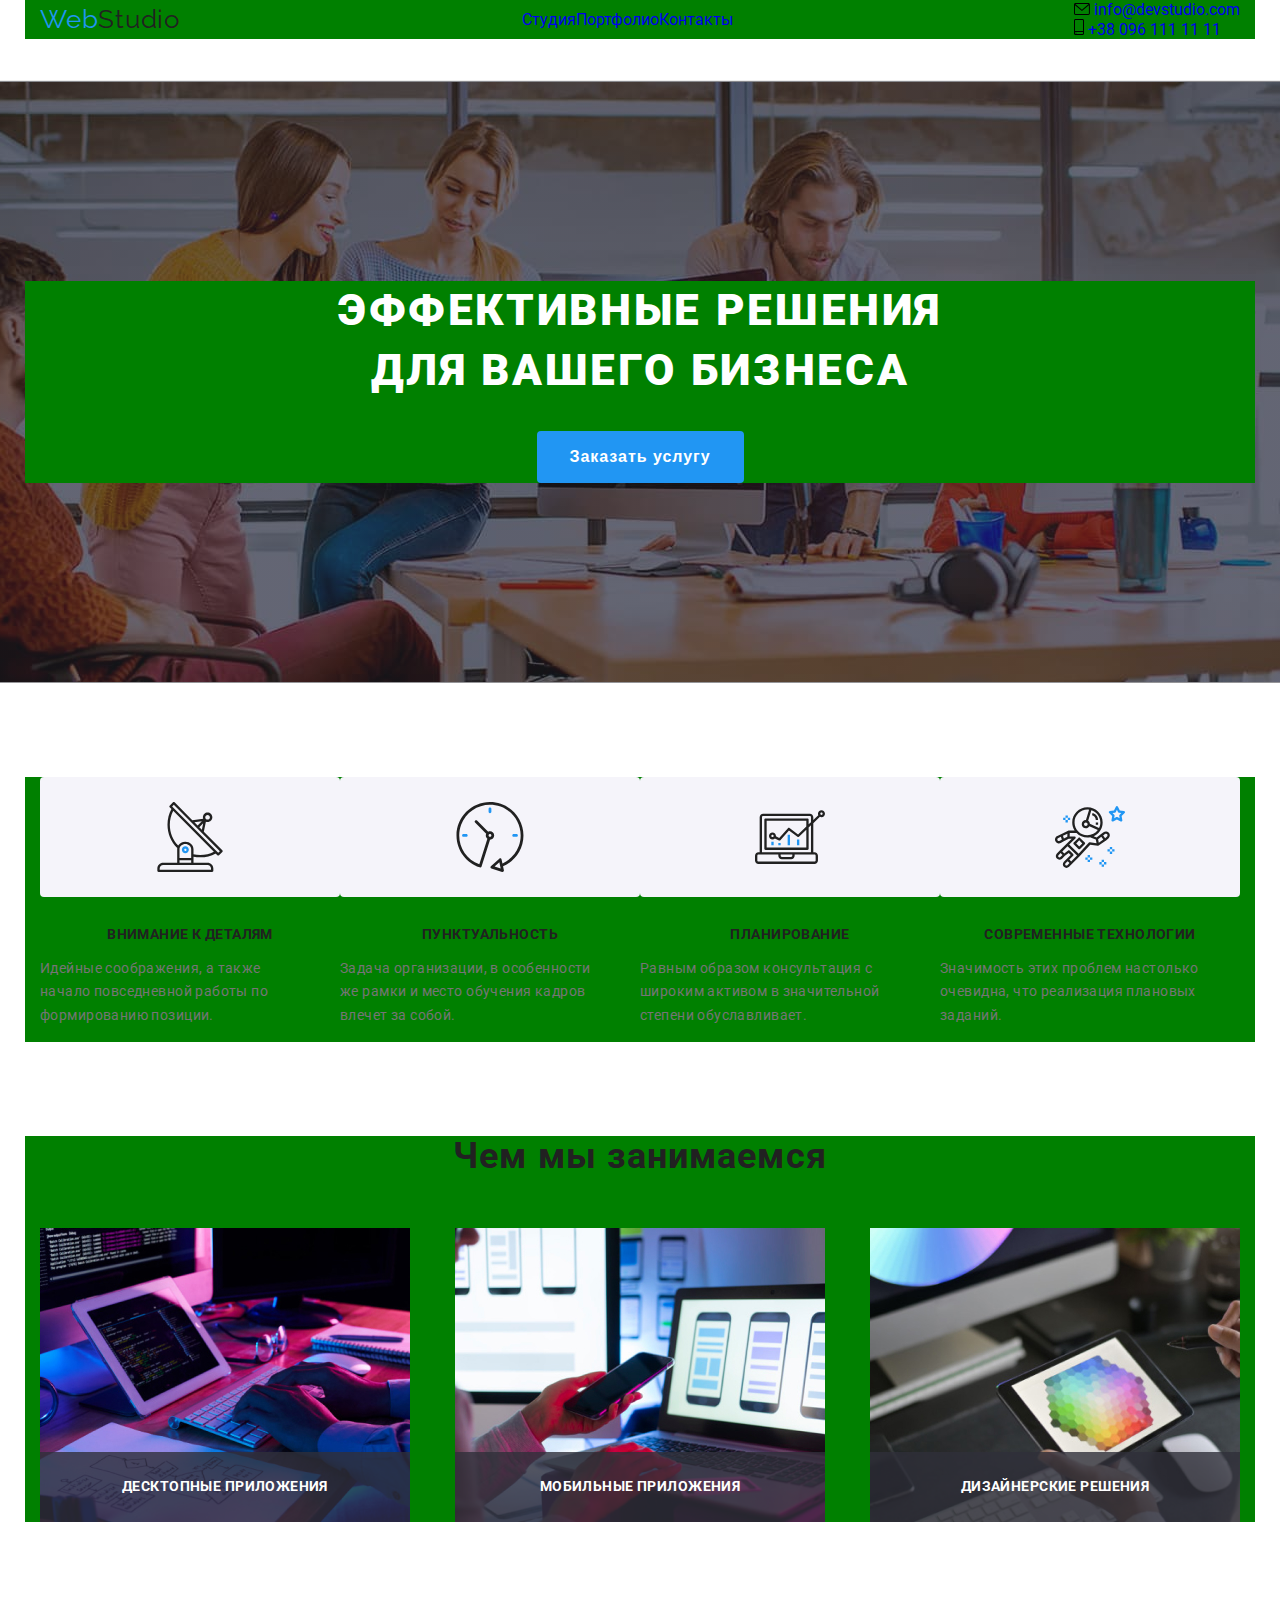
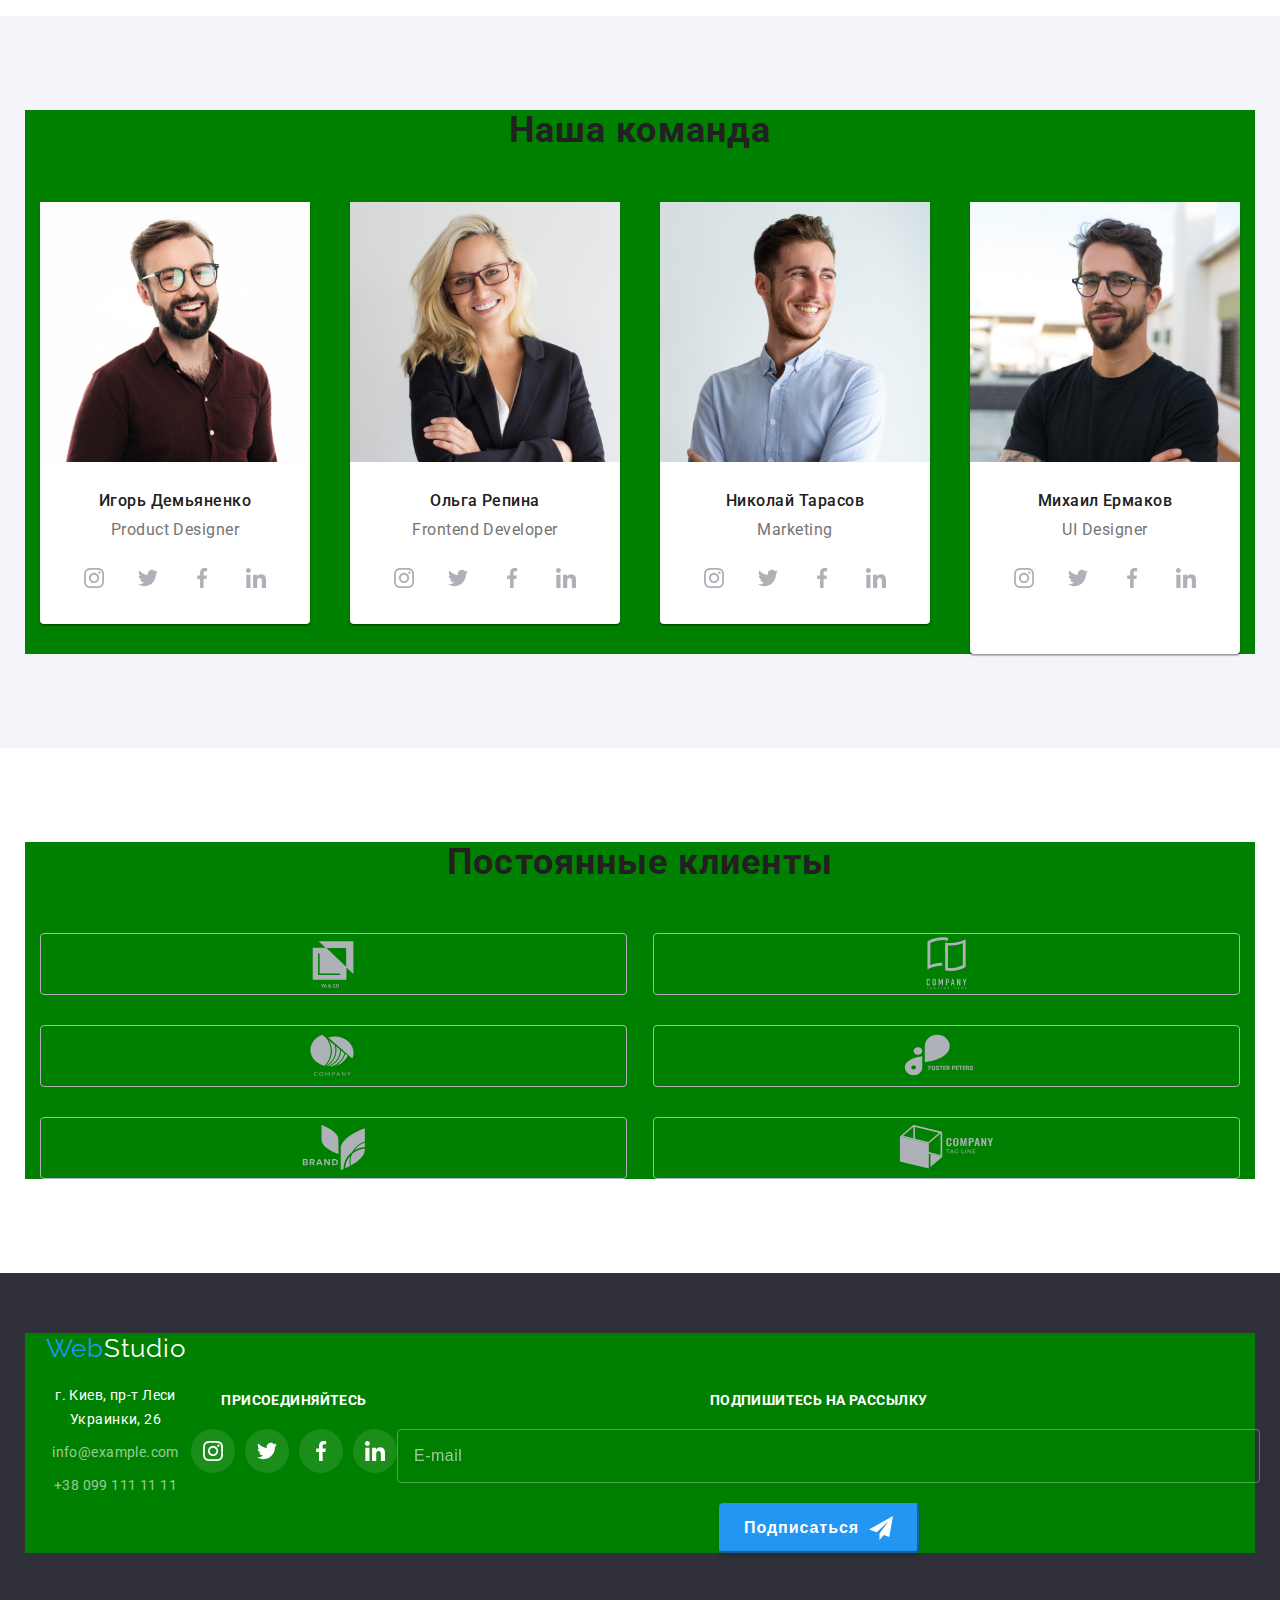
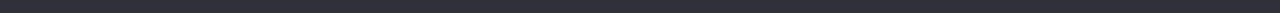
==== commit e7ac3cda: "HW8 Tablet Adaptive in progress" ====
--- a/index.html
+++ b/index.html
@@ -48,7 +48,11 @@
             </svg>
           </button>
         </div>
-        <div class="menu-container mobile-box" id="menu-container" data-menu>
+        <div
+          class="menu-container header-mobile-box"
+          id="menu-container"
+          data-menu
+        >
           <nav>
             <ul class="site-nav">
               <li class="site-nav__item item">
--- a/css/main.min.css
+++ b/css/main.min.css
@@ -1,2 +1,2 @@
-html{-webkit-box-sizing:border-box;box-sizing:border-box;height:100%}body{background-color:#fff;font-family:roboto,sans-serif;color:#212121;margin:0 auto;height:100%}a{text-decoration:none}h1,h2,h3,h4,h5,h6,p,ul{-webkit-padding-start:0;padding-inline-start:0}ul{margin-top:0;margin-bottom:0;list-style:none}.section{padding-top:60px;padding-bottom:60px}@media screen and (min-width: 1200px){.section{padding-bottom:94px;padding-top:94px}}.container{padding-left:15px;padding-right:15px;margin:0 auto}@media screen and (min-width: 480px){.container{max-width:480px}}@media screen and (min-width: 768px){.container{max-width:768px}}@media screen and (min-width: 1200px){.container{max-width:1200px;background-color:green}}.logo{font-family:Raleway;font-size:26px;line-height:1.19;letter-spacing:0.03em;color:#2196f3}.logo__second-color-header{color:#212121}.logo__second-color-footer{color:#fff}@media screen and (max-width: 767px){.menu-container{display:none;-webkit-box-orient:vertical;-webkit-box-direction:normal;-webkit-flex-direction:column;-ms-flex-direction:column;flex-direction:column;-webkit-box-pack:justify;-webkit-justify-content:space-between;-ms-flex-pack:justify;justify-content:space-between;height:100vh;width:100%;padding-top:48px;padding-left:40px;padding-bottom:48px;top:0;left:0;background-color:#fff}.menu-container.is-open{display:-webkit-box;display:-webkit-flex;display:-ms-flexbox;display:flex}}@media screen and (min-width: 768px){.menu-container{display:-webkit-box;display:-webkit-flex;display:-ms-flexbox;display:flex}}@media screen and (max-width: 767px){.mobile-box{position:absolute;z-index:8}}.menu-button{background-color:transparent;z-index:9;margin:0;padding:0;border:none}@media screen and (min-width: 768px){.menu-button{display:none}}.menu-button:hover,.menu-button:focus{fill:#2196f3}.menu-button .icon-menu-close{display:none}.menu-button.is-open .icon-menu-close{display:block}.menu-button.is-open .icon-menu{display:none}.mobile-menu-social{display:-webkit-box;display:-webkit-flex;display:-ms-flexbox;display:flex;-webkit-flex-wrap:wrap;-ms-flex-wrap:wrap;flex-wrap:wrap;margin-top:64px}@media screen and (min-width: 768px){.mobile-menu-social{display:none}}.mobile-menu-social a{font-weight:500;font-size:18px;line-height:1.22;letter-spacing:0.02em;color:#2196f3}.mobile-menu-social li{border-right:1px solid rgba(33,33,33,0.2);padding-right:10px;padding-left:10px}.mobile-menu-social li:last-child{border-right:none}.mobile-menu-social li:first-child{padding-left:0}.mobile-menu-social li:last-child{padding-right:0px}@media screen and (max-width: 767px){.header-phone-menu-box{display:-webkit-box;display:-webkit-flex;display:-ms-flexbox;display:flex;-webkit-box-pack:justify;-webkit-justify-content:space-between;-ms-flex-pack:justify;justify-content:space-between;-webkit-box-align:center;-webkit-align-items:center;-ms-flex-align:center;align-items:center;min-height:60px}}.page-header{border-bottom:1px solid #ececec}@media screen and (max-width: 767px){.page-header__box{position:relative}}@media screen and (min-width: 768px){.page-header{height:80px}}.site-nav{text-align:start}.site-nav__item{margin-bottom:32px}.site-nav__link{font-weight:500;font-size:40px;line-height:1.17;letter-spacing:0.02em;color:#212121}.site-nav__link.current{position:relative;color:#2196f3}@media screen and (max-width: 767px){.header-contact{display:-webkit-box;display:-webkit-flex;display:-ms-flexbox;display:flex;-webkit-box-orient:vertical;-webkit-box-direction:reverse;-webkit-flex-direction:column-reverse;-ms-flex-direction:column-reverse;flex-direction:column-reverse;-webkit-box-align:start;-webkit-align-items:flex-start;-ms-flex-align:start;align-items:flex-start}.header-contact svg{display:none}.header-contact__link{font-weight:500;letter-spacing:0.02em;font-size:24px;line-height:28px;color:#757575}}.header-contact__link.phone-number{font-size:34px;line-height:1.17;color:#2196f3}.header-contact__item.phone-number{margin-bottom:32px;-webkit-flex-wrap:wrap;-ms-flex-wrap:wrap;flex-wrap:wrap}.page-footer{background-color:#2f303a;padding-top:60px;padding-bottom:60px}.page-footer__container{text-align:center}@media screen and (min-width: 1200px){.page-footer__container{display:-webkit-box;display:-webkit-flex;display:-ms-flexbox;display:flex;-webkit-box-align:start;-webkit-align-items:flex-start;-ms-flex-align:start;align-items:flex-start}}.page-footer__address-box{margin-top:20px}.footer-list__item{font-family:roboto,sans-serif;font-style:normal;font-weight:400;font-size:14px;line-height:1.71;letter-spacing:0.03em}.footer-list__item:not(:last-child){margin-bottom:8px}@media screen and (min-width: 1200px){.footer-list__item:not(:last-child){margin-bottom:9px}}.footer-list__map{color:#ffffff}.footer-list__mail,.footer-list__phone{color:rgba(255,255,255,0.6)}.connecting-box{margin-top:60px;display:-webkit-box;display:-webkit-flex;display:-ms-flexbox;display:flex;-webkit-box-orient:vertical;-webkit-box-direction:normal;-webkit-flex-direction:column;-ms-flex-direction:column;flex-direction:column;-webkit-box-align:center;-webkit-align-items:center;-ms-flex-align:center;align-items:center}.connecting-box__title{margin-top:0;margin-bottom:0;font-weight:700;font-size:14px;line-height:1.14;letter-spacing:0.03em;text-transform:uppercase;color:#ffffff}.connecting-box__list{list-style:none;display:-webkit-box;display:-webkit-flex;display:-ms-flexbox;display:flex;margin-top:20px}.connecting-box__list li:not(:last-child){margin-right:10px}.connecting-item__link{display:-webkit-box;display:-webkit-flex;display:-ms-flexbox;display:flex;-webkit-box-align:center;-webkit-align-items:center;-ms-flex-align:center;align-items:center;-webkit-box-pack:center;-webkit-justify-content:center;-ms-flex-pack:center;justify-content:center;width:44px;height:44px;background:rgba(255,255,255,0.1);-webkit-border-radius:50%;border-radius:50%;-webkit-transition:250ms cubic-bezier(0.4, 0, 0.2, 1);-o-transition:250ms cubic-bezier(0.4, 0, 0.2, 1);transition:250ms cubic-bezier(0.4, 0, 0.2, 1)}.connecting-item__link:hover,.connecting-item__link:focus{background-color:#2196f3;fill:#ffffff}.connecting-item__icon{fill:#ffffff}.subscribe-box{margin-top:60px;display:-webkit-inline-box;display:-webkit-inline-flex;display:-ms-inline-flexbox;display:inline-flex;-webkit-box-orient:vertical;-webkit-box-direction:normal;-webkit-flex-direction:column;-ms-flex-direction:column;flex-direction:column;width:100%}.subscribe-box__button{width:200px;height:50px;margin-top:20px;background:#2196f3;-webkit-box-shadow:0px 4px 4px rgba(0,0,0,0.15);box-shadow:0px 4px 4px rgba(0,0,0,0.15);-webkit-border-radius:4px;border-radius:4px;border-color:#2196f3;font-weight:700;font-size:16px;line-height:1.87;display:-webkit-inline-box;display:-webkit-inline-flex;display:-ms-inline-flexbox;display:inline-flex;-webkit-box-align:center;-webkit-align-items:center;-ms-flex-align:center;align-items:center;text-align:center;-webkit-box-pack:center;-webkit-justify-content:center;-ms-flex-pack:center;justify-content:center;letter-spacing:0.06em;color:#ffffff;cursor:pointer}.subscribe-box__button-ico{margin-left:10px;fill:#ffffff}.subscribe-box input::-webkit-input-placeholder{font-size:16px;line-height:1.25;letter-spacing:0.03em;color:rgba(255,255,255,0.6);-webkit-transition:250ms cubic-bezier(0.4, 0, 0.2, 1);-o-transition:250ms cubic-bezier(0.4, 0, 0.2, 1);transition:250ms cubic-bezier(0.4, 0, 0.2, 1)}.subscribe-box input:-ms-input-placeholder{font-size:16px;line-height:1.25;letter-spacing:0.03em;color:rgba(255,255,255,0.6);-webkit-transition:250ms cubic-bezier(0.4, 0, 0.2, 1);-o-transition:250ms cubic-bezier(0.4, 0, 0.2, 1);transition:250ms cubic-bezier(0.4, 0, 0.2, 1)}.subscribe-box input::-ms-input-placeholder{font-size:16px;line-height:1.25;letter-spacing:0.03em;color:rgba(255,255,255,0.6);-webkit-transition:250ms cubic-bezier(0.4, 0, 0.2, 1);-o-transition:250ms cubic-bezier(0.4, 0, 0.2, 1);transition:250ms cubic-bezier(0.4, 0, 0.2, 1)}.subscribe-box input::placeholder{font-size:16px;line-height:1.25;letter-spacing:0.03em;color:rgba(255,255,255,0.6);-webkit-transition:250ms cubic-bezier(0.4, 0, 0.2, 1);-o-transition:250ms cubic-bezier(0.4, 0, 0.2, 1);transition:250ms cubic-bezier(0.4, 0, 0.2, 1)}.subscribe-box input{height:50px;margin-top:20px;padding-left:16px;width:100%;background-color:transparent;outline:none;-webkit-border-radius:4px;border-radius:4px;border:1px solid rgba(255,255,255,0.3);-webkit-filter:drop-shadow(0px 4px 4px rgba(0,0,0,0.15));filter:drop-shadow(0px 4px 4px rgba(0,0,0,0.15));-webkit-transition:250ms cubic-bezier(0.4, 0, 0.2, 1);-o-transition:250ms cubic-bezier(0.4, 0, 0.2, 1);transition:250ms cubic-bezier(0.4, 0, 0.2, 1)}.subscribe-box input:focus,.subscribe-box input:hover{border:1px solid #2196f3;color:#fff}.subscribe-box__title{margin-top:0;margin-bottom:0;font-weight:700;font-size:14px;line-height:1.14;letter-spacing:0.03em;text-transform:uppercase;color:#ffffff}.hero{background-color:#c4c4c4;background-image:-webkit-gradient(linear, left top, left bottom, from(rgba(47,48,58,0.4)), to(rgba(47,48,58,0.4))),url("../images/hero-image.jpg");background-image:-webkit-linear-gradient(rgba(47,48,58,0.4), rgba(47,48,58,0.4)),url("../images/hero-image.jpg");background-image:-o-linear-gradient(rgba(47,48,58,0.4), rgba(47,48,58,0.4)),url("../images/hero-image.jpg");background-image:linear-gradient(rgba(47,48,58,0.4), rgba(47,48,58,0.4)),url("../images/hero-image.jpg");background-repeat:no-repeat;background-position:center;text-align:center;padding-top:118px;padding-bottom:118px}@media screen and (min-width: 1200px){.hero{padding-top:200px;padding-bottom:200px}}.hero__title{font-weight:900;font-size:44px;line-height:1.36;letter-spacing:0.06em;text-transform:uppercase;color:#ffffff;margin-top:0;margin-bottom:30px}@media screen and (max-width: 767px){.hero__title{font-size:26px;line-height:1.62}}.hero__button{display:inline-block;padding:10px 32px;background-color:#2196f3;color:#ffffff;border:1px solid transparent;-webkit-border-radius:4px;border-radius:4px;font-weight:700;font-size:16px;line-height:1.87;letter-spacing:0.06em;cursor:pointer}.studio-list{display:-webkit-box;display:-webkit-flex;display:-ms-flexbox;display:flex;-webkit-flex-wrap:wrap;-ms-flex-wrap:wrap;flex-wrap:wrap;-webkit-box-pack:justify;-webkit-justify-content:space-between;-ms-flex-pack:justify;justify-content:space-between}@media screen and (min-width: 1200px){.studio-list{-webkit-flex-wrap:nowrap;-ms-flex-wrap:nowrap;flex-wrap:nowrap}}.studio-item{width:100%}.studio-item__thumb{display:-webkit-box;display:-webkit-flex;display:-ms-flexbox;display:flex;-webkit-box-pack:center;-webkit-justify-content:center;-ms-flex-pack:center;justify-content:center;-webkit-box-align:center;-webkit-align-items:center;-ms-flex-align:center;align-items:center;height:120px;-webkit-border-radius:4px;border-radius:4px;margin-bottom:30px;background:#f5f4fa}.studio-item__icon{width:70px;height:70px}.studio-item__title{font-weight:700;font-size:14px;line-height:1.14;letter-spacing:0.03em;text-transform:uppercase;margin-bottom:10px;margin-top:0;text-align:center}.studio-item__text{color:#757575;font-size:14px;line-height:1.71;letter-spacing:0.03em}@media screen and (min-width: 1200px){.studio-item__text{width:270px}}.section-doing{margin-top:-94px}@media screen and (max-width: 767px){.section-doing{display:none}}.section-doing__main-title{text-align:center;font-weight:700;font-size:36px;line-height:1.16;letter-spacing:0.03em;margin-top:0;margin-bottom:50px}.section-doing__list{display:-webkit-box;display:-webkit-flex;display:-ms-flexbox;display:flex;-webkit-box-pack:justify;-webkit-justify-content:space-between;-ms-flex-pack:justify;justify-content:space-between}.doing-item__thumb{position:relative}.doing-item__thumb:before{display:inline-block;position:absolute;content:"";width:100%;height:70px;background:rgba(47,48,58,0.8);bottom:0}.doing-item__title-box{display:-webkit-box;display:-webkit-flex;display:-ms-flexbox;display:flex;-webkit-box-pack:center;-webkit-justify-content:center;-ms-flex-pack:center;justify-content:center;position:absolute;margin:27px 0;text-align:center;width:100%;bottom:0;left:50%;-webkit-transform:translate(-50%);-ms-transform:translate(-50%);transform:translate(-50%)}.doing-item__title{margin:0;font-weight:700;font-size:14px;line-height:1.14;letter-spacing:0.03em;color:#ffffff}.doing-item img{display:block}.section-team{background:#f5f4fa}.section-team__main-title{font-size:28px;line-height:1.17;font-weight:700;text-align:center;letter-spacing:0.03em;margin-top:0;margin-bottom:30px}@media screen and (min-width: 1200px){.section-team__main-title{font-size:36px;line-height:1.16;margin-top:0px;margin-bottom:50px}}@media screen and (min-width: 1200px){.section-team__list{display:-webkit-box;display:-webkit-flex;display:-ms-flexbox;display:flex;-webkit-box-pack:justify;-webkit-justify-content:space-between;-ms-flex-pack:justify;justify-content:space-between}}.section-team__item{width:100%;background:#fff;-webkit-box-shadow:0px 1px 3px rgba(0,0,0,0.12),0px 1px 1px rgba(0,0,0,0.14),0px 2px 1px rgba(0,0,0,0.2);box-shadow:0px 1px 3px rgba(0,0,0,0.12),0px 1px 1px rgba(0,0,0,0.14),0px 2px 1px rgba(0,0,0,0.2);-webkit-border-radius:0px 0px 4px 4px;border-radius:0px 0px 4px 4px}.section-team__item:not(:last-child){margin-bottom:30px}@media screen and (min-width: 1200px){.section-team__item{width:270px}}.section-team__photo{width:100%;display:block}@media screen and (min-width: 1200px){.section-team__photo{width:270px}}.team-box{padding-top:30px;padding-bottom:24px}.team-box__title{font-weight:500;font-size:16px;line-height:1.18;text-align:center;letter-spacing:0.03em;margin-top:0;margin-bottom:10px}.team-box__text{font-size:16px;line-height:1.18;text-align:center;letter-spacing:0.03em;color:#757575;margin-top:0;margin-bottom:0}.team-connect{list-style:none;display:-webkit-box;display:-webkit-flex;display:-ms-flexbox;display:flex;-webkit-box-orient:horizontal;-webkit-box-direction:normal;-webkit-flex-direction:row;-ms-flex-direction:row;flex-direction:row;-webkit-box-pack:center;-webkit-justify-content:center;-ms-flex-pack:center;justify-content:center;margin-top:16px;margin-left:32px;margin-right:32px}@media screen and (min-width: 1200px){.team-connect{-webkit-box-pack:justify;-webkit-justify-content:space-between;-ms-flex-pack:justify;justify-content:space-between}}.team-connect__box:not(:last-child){margin-right:10px}.team-connect__link{display:-webkit-box;display:-webkit-flex;display:-ms-flexbox;display:flex;-webkit-box-pack:center;-webkit-justify-content:center;-ms-flex-pack:center;justify-content:center;-webkit-box-align:center;-webkit-align-items:center;-ms-flex-align:center;align-items:center;width:44px;height:44px;fill:#afb1b8;-webkit-border-radius:50%;border-radius:50%;-webkit-transition:250ms cubic-bezier(0.4, 0, 0.2, 1);-o-transition:250ms cubic-bezier(0.4, 0, 0.2, 1);transition:250ms cubic-bezier(0.4, 0, 0.2, 1)}.team-connect__link:hover,.team-connect__link:focus{background-color:#2196f3;fill:#ffffff}.team-connect__icon{width:20px;height:20px}.clients-main-title{margin-top:0;margin-bottom:30px;font-size:28px;line-height:1.17;font-weight:700;text-align:center;letter-spacing:0.03em;color:#212121}@media screen and (min-width: 1200px){.clients-main-title{font-size:36px;line-height:1.16;margin-bottom:50px}}.clients-list{list-style:none;display:-webkit-box;display:-webkit-flex;display:-ms-flexbox;display:flex;-webkit-flex-wrap:wrap;-ms-flex-wrap:wrap;flex-wrap:wrap;-webkit-box-pack:justify;-webkit-justify-content:space-between;-ms-flex-pack:justify;justify-content:space-between}.clients-item{width:-webkit-calc((100% - 2 * 15px) / 2);width:calc((100% - 2 * 15px) / 2);border:1px solid #afb1b8;-webkit-border-radius:4px;border-radius:4px}.clients-item:not(:nth-last-child(-n+2)){margin-bottom:30px}.clients-item__link{display:-webkit-box;display:-webkit-flex;display:-ms-flexbox;display:flex;-webkit-box-pack:center;-webkit-justify-content:center;-ms-flex-pack:center;justify-content:center;-webkit-box-align:center;-webkit-align-items:center;-ms-flex-align:center;align-items:center;width:100%;height:100%;fill:#afb1b8;-webkit-transition:250ms cubic-bezier(0.4, 0, 0.2, 1);-o-transition:250ms cubic-bezier(0.4, 0, 0.2, 1);transition:250ms cubic-bezier(0.4, 0, 0.2, 1)}.clients-item:hover,.clients-item:focus{border-color:#2196f3}.clients-item__link:hover,.clients-item__link:focus{border-color:#2196f3;fill:#2196f3}.clients-item__icon{width:106px;height:60px}.backdrop{position:fixed;top:0;left:0;z-index:100;padding:93px 15px;width:100%;height:100%;background-color:rgba(0,0,0,0.2);-webkit-transition:250ms cubic-bezier(0.4, 0, 0.2, 1);-o-transition:250ms cubic-bezier(0.4, 0, 0.2, 1);transition:250ms cubic-bezier(0.4, 0, 0.2, 1);overflow-y:scroll}.backdrop.is-hidden{opacity:0;pointer-events:none;-webkit-transition:250ms cubic-bezier(0.4, 0, 0.2, 1);-o-transition:250ms cubic-bezier(0.4, 0, 0.2, 1);transition:250ms cubic-bezier(0.4, 0, 0.2, 1)}.modal{position:relative;-webkit-border-radius:4px;border-radius:4px;background-color:#ffffff;-webkit-box-shadow:0px 1px 3px rgba(0,0,0,0.12),0px 1px 1px rgba(0,0,0,0.14),0px 2px 1px rgba(0,0,0,0.2);box-shadow:0px 1px 3px rgba(0,0,0,0.12),0px 1px 1px rgba(0,0,0,0.14),0px 2px 1px rgba(0,0,0,0.2)}.modal__form{padding-left:40px;padding-right:40px;padding-bottom:50px}.modal__title-box{padding-left:40px;padding-right:40px;padding-bottom:12px;padding-top:40px}.modal__title{font-weight:700;font-size:20px;line-height:1.15;text-align:center;letter-spacing:0.03em;color:#212121}.modal__close-button{padding:0;position:absolute;right:8px;top:8px;width:30px;height:30px;background:#ffffff;border:1px solid rgba(0,0,0,0.1);-webkit-border-radius:50%;border-radius:50%;cursor:pointer}.modal__close-icon{fill:#000000;-webkit-transition:250ms cubic-bezier(0.4, 0, 0.2, 1);-o-transition:250ms cubic-bezier(0.4, 0, 0.2, 1);transition:250ms cubic-bezier(0.4, 0, 0.2, 1);position:absolute;top:50%;left:50%;-webkit-transform:translate(-50%, -50%);-ms-transform:translate(-50%, -50%);transform:translate(-50%, -50%)}.modal__close-button:hover .modal__close-icon{fill:#2196f3}.modal__close-button:focus .modal__close-icon{fill:#2196f3}.form-box{display:block;position:relative;margin-bottom:10px;font-size:12px;line-height:1.16;letter-spacing:0.01em;color:#757575;text-align:start}.form-box__input{vertical-align:middle;width:100%;height:40px;padding-left:42px;padding-right:10px;margin-top:4px;outline:none;border:1px solid rgba(33,33,33,0.2);-webkit-border-radius:4px;border-radius:4px;-webkit-transition:250ms cubic-bezier(0.4, 0, 0.2, 1);-o-transition:250ms cubic-bezier(0.4, 0, 0.2, 1);transition:250ms cubic-bezier(0.4, 0, 0.2, 1)}.form-box__input:hover,.form-box__input:focus{border-color:#2196f3}.form-box__icon{display:block;position:absolute;top:50%;left:12px;width:18px;height:18px;-webkit-transition:250ms cubic-bezier(0.4, 0, 0.2, 1);-o-transition:250ms cubic-bezier(0.4, 0, 0.2, 1);transition:250ms cubic-bezier(0.4, 0, 0.2, 1)}.form-box__input:hover+.form-box__icon,.form-box__input:focus+.form-box__icon{fill:#2196f3}.form-box__input.comment{padding-top:12px;padding-left:16px;resize:none;height:120px}.form-box__input::-webkit-input-placeholder{font-size:14px;line-height:16px;letter-spacing:0.01em;color:rgba(117,117,117,0.5)}.form-box__input:-ms-input-placeholder{font-size:14px;line-height:16px;letter-spacing:0.01em;color:rgba(117,117,117,0.5)}.form-box__input::-ms-input-placeholder{font-size:14px;line-height:16px;letter-spacing:0.01em;color:rgba(117,117,117,0.5)}.form-box__input::placeholder{font-size:14px;line-height:16px;letter-spacing:0.01em;color:rgba(117,117,117,0.5)}.policy-label{display:-webkit-box;display:-webkit-flex;display:-ms-flexbox;display:flex;-webkit-box-align:center;-webkit-align-items:center;-ms-flex-align:center;align-items:center;margin-top:25px;font-size:12px;line-height:14px;letter-spacing:0.03em;color:#757575;cursor:pointer}.policy-label a{color:#2196f3;text-decoration:underline}.policy-label::before{display:block;content:"";width:16px;height:15px;border:2px solid #212121;-webkit-border-radius:2px;border-radius:2px;margin-right:7px;margin-left:13px;-webkit-transition:250ms cubic-bezier(0.4, 0, 0.2, 1);-o-transition:250ms cubic-bezier(0.4, 0, 0.2, 1);transition:250ms cubic-bezier(0.4, 0, 0.2, 1)}.policy-checkbox{position:absolute;width:0px;height:0px;margin:0px;border:0px;padding:0px;clip:react(0 0 0 0);overflow:hidden}.policy-checkbox:hover+.policy-label::before,.policy-checkbox:focus+.policy-label::before{border:2px solid #2196f3}.policy-checkbox:checked+.policy-label::before{background-color:#2196f3;background-image:url(../images/icon-check.svg);background-repeat:no-repeat;background-position:center;-webkit-background-size:cover;background-size:cover;border:transparent}.modal-button-submit{margin-top:30px;border:#2196f3;width:200px;height:50px;left:700px;top:712px;background:#2196f3;-webkit-box-shadow:0px 4px 4px rgba(0,0,0,0.15);box-shadow:0px 4px 4px rgba(0,0,0,0.15);-webkit-border-radius:4px;border-radius:4px;font-weight:700;font-size:16px;line-height:1.87;letter-spacing:0.06em;color:#ffffff;cursor:pointer}.radio-buttons-list{display:-webkit-box;display:-webkit-flex;display:-ms-flexbox;display:flex;-webkit-flex-wrap:wrap;-ms-flex-wrap:wrap;flex-wrap:wrap;-webkit-box-align:start;-webkit-align-items:flex-start;-ms-flex-align:start;align-items:flex-start;margin-bottom:-12px}.radio-buttons-list__item{margin-right:8px}.radio-buttons-box{margin-bottom:40px}.radio-butons-list__item{margin-right:8px;margin-bottom:12px}.radio-button{background-color:#f5f4fa;padding:6px 22px;border:1px solid transparent;-webkit-border-radius:4px;border-radius:4px;font-family:roboto,sans-serif;color:#212121;font-weight:500;font-size:16px;line-height:1.62;text-align:center;letter-spacing:0.03em;cursor:pointer;-webkit-transition:250ms cubic-bezier(0.4, 0, 0.2, 1);-o-transition:250ms cubic-bezier(0.4, 0, 0.2, 1);transition:250ms cubic-bezier(0.4, 0, 0.2, 1)}.radio-button:hover,.radio-button:focus{background-color:#2196f3;color:#fff;-webkit-box-shadow:0px 3px 1px rgba(0,0,0,0.1),0px 1px 2px rgba(0,0,0,0.08),0px 2px 2px rgba(0,0,0,0.12);box-shadow:0px 3px 1px rgba(0,0,0,0.1),0px 1px 2px rgba(0,0,0,0.08),0px 2px 2px rgba(0,0,0,0.12)}.radio-filter-item{margin-bottom:30px;width:100%;border:1px solid #eeeeee;-webkit-transition:250ms cubic-bezier(0.4, 0, 0.2, 1);-o-transition:250ms cubic-bezier(0.4, 0, 0.2, 1);transition:250ms cubic-bezier(0.4, 0, 0.2, 1)}.radio-filter-item:nth-child(3n){margin-right:0px}.radio-filter-item:hover,.radio-filter-item:focus{-webkit-box-shadow:0px 1px 1px rgba(0,0,0,0.12),0px 4px 4px rgba(0,0,0,0.06),1px 4px 6px rgba(0,0,0,0.16);box-shadow:0px 1px 1px rgba(0,0,0,0.12),0px 4px 4px rgba(0,0,0,0.06),1px 4px 6px rgba(0,0,0,0.16)}.radio-filter-item:hover .radio-filter-thumb:before{-webkit-transform:translateY(0);-ms-transform:translateY(0);transform:translateY(0)}.radio-filter-item:hover .radio-filter-thumb__hover-box{-webkit-transform:translateY(0);-ms-transform:translateY(0);transform:translateY(0)}.radio-filter-item img{width:100%}.radio-filter-thumb{position:relative;overflow:hidden}.radio-filter-thumb .radio-filter-thumb:before{display:inline-block;position:absolute;content:"";width:100%;height:100%;background-color:rgba(33,150,243,0.1);bottom:0;-webkit-transform:translateY(100%);-ms-transform:translateY(100%);transform:translateY(100%)}.radio-filter-thumb__hover-box{display:inline-block;position:absolute;content:"";width:100%;height:100%;background:rgba(33,150,243,0.9);bottom:0;-webkit-transform:translateY(101%);-ms-transform:translateY(101%);transform:translateY(101%);display:-webkit-box;display:-webkit-flex;display:-ms-flexbox;display:flex;-webkit-box-pack:center;-webkit-justify-content:center;-ms-flex-pack:center;justify-content:center;position:absolute;width:100%;top:0;-webkit-transition:-webkit-transform 250ms cubic-bezier(0.4, 0, 0.2, 1);transition:-webkit-transform 250ms cubic-bezier(0.4, 0, 0.2, 1);-o-transition:transform 250ms cubic-bezier(0.4, 0, 0.2, 1);transition:transform 250ms cubic-bezier(0.4, 0, 0.2, 1);transition:transform 250ms cubic-bezier(0.4, 0, 0.2, 1), -webkit-transform 250ms cubic-bezier(0.4, 0, 0.2, 1)}.radio-filter-thumb__text{margin:63px 24px 0 24px;font-size:18px;line-height:1.56;letter-spacing:0.03em;color:#ffffff}.radio-filter-thumb__image{display:block}.radio-filter-box{padding:20px 24px}.radio-filter-box__title{margin-bottom:4px;margin-top:0px;font-family:roboto,sans-serif;font-style:normal;font-weight:700;font-size:18px;line-height:2;letter-spacing:0.06em;color:#212121}.radio-filter-box__subtitle{margin-bottom:0;margin-top:0;font-family:roboto,sans-serif;font-style:normal;font-weight:400;font-size:16px;line-height:1.87;letter-spacing:0.03em;color:#757575}
+html{-webkit-box-sizing:border-box;box-sizing:border-box;height:100%}body{background-color:#fff;font-family:roboto,sans-serif;color:#212121;margin:0 auto;height:100%}a{text-decoration:none}h1,h2,h3,h4,h5,h6,p,ul{-webkit-padding-start:0;padding-inline-start:0}ul{margin-top:0;margin-bottom:0;list-style:none}.section{padding-top:60px;padding-bottom:60px}@media screen and (min-width: 1200px){.section{padding-bottom:94px;padding-top:94px}}.container{padding-left:15px;padding-right:15px;margin:0 auto}@media screen and (min-width: 480px){.container{max-width:480px}}@media screen and (min-width: 768px){.container{max-width:768px}}@media screen and (min-width: 1200px){.container{max-width:1200px;background-color:green}}.logo{font-family:Raleway;font-size:26px;line-height:1.19;letter-spacing:0.03em;color:#2196f3}.logo__second-color-header{color:#212121}.logo__second-color-footer{color:#fff}.menu-button{background-color:transparent;z-index:9;margin:0;padding:0;border:none}@media screen and (min-width: 768px){.menu-button{display:none}}.menu-button:hover,.menu-button:focus{fill:#2196f3}.menu-button .icon-menu-close{display:none}.menu-button.is-open .icon-menu-close{display:block}.menu-button.is-open .icon-menu{display:none}.mobile-menu-social{display:-webkit-box;display:-webkit-flex;display:-ms-flexbox;display:flex;-webkit-flex-wrap:wrap;-ms-flex-wrap:wrap;flex-wrap:wrap;margin-top:64px}@media screen and (min-width: 768px){.mobile-menu-social{display:none}}.mobile-menu-social a{font-weight:500;font-size:18px;line-height:1.22;letter-spacing:0.02em;color:#2196f3}.mobile-menu-social li{border-right:1px solid rgba(33,33,33,0.2);padding-right:10px;padding-left:10px}.mobile-menu-social li:last-child{border-right:none}.mobile-menu-social li:first-child{padding-left:0}.mobile-menu-social li:last-child{padding-right:0px}@media screen and (max-width: 767px){.header-mobile-box{position:absolute;z-index:8}}@media screen and (max-width: 767px){.header-contact__link.phone-number{font-size:34px;line-height:1.17;color:#2196f3}}@media screen and (max-width: 767px){.header-contact__item.phone-number{margin-bottom:32px;-webkit-flex-wrap:wrap;-ms-flex-wrap:wrap;flex-wrap:wrap}}@media screen and (max-width: 767px){.header-phone-menu-box{display:-webkit-box;display:-webkit-flex;display:-ms-flexbox;display:flex;-webkit-box-pack:justify;-webkit-justify-content:space-between;-ms-flex-pack:justify;justify-content:space-between;-webkit-box-align:center;-webkit-align-items:center;-ms-flex-align:center;align-items:center;min-height:60px}}@media screen and (min-width: 768px){.header-phone-menu-box{-webkit-box-flex:1;-webkit-flex-grow:1;-ms-flex-positive:1;flex-grow:1}}@media screen and (max-width: 767px){.menu-container{display:none;-webkit-box-orient:vertical;-webkit-box-direction:normal;-webkit-flex-direction:column;-ms-flex-direction:column;flex-direction:column;-webkit-box-pack:justify;-webkit-justify-content:space-between;-ms-flex-pack:justify;justify-content:space-between;height:100vh;width:100%;padding-top:48px;padding-left:40px;padding-bottom:48px;top:0;left:0;background-color:#fff}.menu-container.is-open{display:-webkit-box;display:-webkit-flex;display:-ms-flexbox;display:flex}}@media screen and (min-width: 768px){.menu-container{display:-webkit-box;display:-webkit-flex;display:-ms-flexbox;display:flex;-webkit-box-flex:1;-webkit-flex-grow:1;-ms-flex-positive:1;flex-grow:1;-webkit-box-pack:justify;-webkit-justify-content:space-between;-ms-flex-pack:justify;justify-content:space-between;-webkit-box-align:center;-webkit-align-items:center;-ms-flex-align:center;align-items:center}}.page-header{border-bottom:1px solid #ececec}@media screen and (max-width: 767px){.page-header__box{position:relative}}@media screen and (min-width: 768px){.page-header{height:80px}.page-header__box{display:-webkit-box;display:-webkit-flex;display:-ms-flexbox;display:flex;-webkit-box-pack:justify;-webkit-justify-content:space-between;-ms-flex-pack:justify;justify-content:space-between;-webkit-box-align:center;-webkit-align-items:center;-ms-flex-align:center;align-items:center}}@media screen and (max-width: 767px){.site-nav__item{margin-bottom:32px}.site-nav__link{font-weight:500;font-size:40px;line-height:1.17;letter-spacing:0.02em;color:#212121}.site-nav__link.current{position:relative;color:#2196f3}}@media screen and (min-width: 768px){.site-nav{display:-webkit-box;display:-webkit-flex;display:-ms-flexbox;display:flex;-webkit-box-orient:horizontal;-webkit-box-direction:normal;-webkit-flex-direction:row;-ms-flex-direction:row;flex-direction:row}}@media screen and (max-width: 767px){.header-contact{display:-webkit-box;display:-webkit-flex;display:-ms-flexbox;display:flex;-webkit-box-orient:vertical;-webkit-box-direction:reverse;-webkit-flex-direction:column-reverse;-ms-flex-direction:column-reverse;flex-direction:column-reverse;-webkit-box-align:start;-webkit-align-items:flex-start;-ms-flex-align:start;align-items:flex-start}.header-contact svg{display:none}.header-contact__link{font-weight:500;letter-spacing:0.02em;font-size:24px;line-height:28px;color:#757575}}.page-footer{background-color:#2f303a;padding-top:60px;padding-bottom:60px}.page-footer__container{text-align:center}@media screen and (min-width: 1200px){.page-footer__container{display:-webkit-box;display:-webkit-flex;display:-ms-flexbox;display:flex;-webkit-box-align:start;-webkit-align-items:flex-start;-ms-flex-align:start;align-items:flex-start}}.page-footer__address-box{margin-top:20px}.footer-list__item{font-family:roboto,sans-serif;font-style:normal;font-weight:400;font-size:14px;line-height:1.71;letter-spacing:0.03em}.footer-list__item:not(:last-child){margin-bottom:8px}@media screen and (min-width: 1200px){.footer-list__item:not(:last-child){margin-bottom:9px}}.footer-list__map{color:#ffffff}.footer-list__mail,.footer-list__phone{color:rgba(255,255,255,0.6)}.connecting-box{margin-top:60px;display:-webkit-box;display:-webkit-flex;display:-ms-flexbox;display:flex;-webkit-box-orient:vertical;-webkit-box-direction:normal;-webkit-flex-direction:column;-ms-flex-direction:column;flex-direction:column;-webkit-box-align:center;-webkit-align-items:center;-ms-flex-align:center;align-items:center}.connecting-box__title{margin-top:0;margin-bottom:0;font-weight:700;font-size:14px;line-height:1.14;letter-spacing:0.03em;text-transform:uppercase;color:#ffffff}.connecting-box__list{list-style:none;display:-webkit-box;display:-webkit-flex;display:-ms-flexbox;display:flex;margin-top:20px}.connecting-box__list li:not(:last-child){margin-right:10px}.connecting-item__link{display:-webkit-box;display:-webkit-flex;display:-ms-flexbox;display:flex;-webkit-box-align:center;-webkit-align-items:center;-ms-flex-align:center;align-items:center;-webkit-box-pack:center;-webkit-justify-content:center;-ms-flex-pack:center;justify-content:center;width:44px;height:44px;background:rgba(255,255,255,0.1);-webkit-border-radius:50%;border-radius:50%;-webkit-transition:250ms cubic-bezier(0.4, 0, 0.2, 1);-o-transition:250ms cubic-bezier(0.4, 0, 0.2, 1);transition:250ms cubic-bezier(0.4, 0, 0.2, 1)}.connecting-item__link:hover,.connecting-item__link:focus{background-color:#2196f3;fill:#ffffff}.connecting-item__icon{fill:#ffffff}.subscribe-box{margin-top:60px;display:-webkit-inline-box;display:-webkit-inline-flex;display:-ms-inline-flexbox;display:inline-flex;-webkit-box-orient:vertical;-webkit-box-direction:normal;-webkit-flex-direction:column;-ms-flex-direction:column;flex-direction:column;width:100%}.subscribe-box__button{width:200px;height:50px;margin-top:20px;background:#2196f3;-webkit-box-shadow:0px 4px 4px rgba(0,0,0,0.15);box-shadow:0px 4px 4px rgba(0,0,0,0.15);-webkit-border-radius:4px;border-radius:4px;border-color:#2196f3;font-weight:700;font-size:16px;line-height:1.87;display:-webkit-inline-box;display:-webkit-inline-flex;display:-ms-inline-flexbox;display:inline-flex;-webkit-box-align:center;-webkit-align-items:center;-ms-flex-align:center;align-items:center;text-align:center;-webkit-box-pack:center;-webkit-justify-content:center;-ms-flex-pack:center;justify-content:center;letter-spacing:0.06em;color:#ffffff;cursor:pointer}.subscribe-box__button-ico{margin-left:10px;fill:#ffffff}.subscribe-box input::-webkit-input-placeholder{font-size:16px;line-height:1.25;letter-spacing:0.03em;color:rgba(255,255,255,0.6);-webkit-transition:250ms cubic-bezier(0.4, 0, 0.2, 1);-o-transition:250ms cubic-bezier(0.4, 0, 0.2, 1);transition:250ms cubic-bezier(0.4, 0, 0.2, 1)}.subscribe-box input:-ms-input-placeholder{font-size:16px;line-height:1.25;letter-spacing:0.03em;color:rgba(255,255,255,0.6);-webkit-transition:250ms cubic-bezier(0.4, 0, 0.2, 1);-o-transition:250ms cubic-bezier(0.4, 0, 0.2, 1);transition:250ms cubic-bezier(0.4, 0, 0.2, 1)}.subscribe-box input::-ms-input-placeholder{font-size:16px;line-height:1.25;letter-spacing:0.03em;color:rgba(255,255,255,0.6);-webkit-transition:250ms cubic-bezier(0.4, 0, 0.2, 1);-o-transition:250ms cubic-bezier(0.4, 0, 0.2, 1);transition:250ms cubic-bezier(0.4, 0, 0.2, 1)}.subscribe-box input::placeholder{font-size:16px;line-height:1.25;letter-spacing:0.03em;color:rgba(255,255,255,0.6);-webkit-transition:250ms cubic-bezier(0.4, 0, 0.2, 1);-o-transition:250ms cubic-bezier(0.4, 0, 0.2, 1);transition:250ms cubic-bezier(0.4, 0, 0.2, 1)}.subscribe-box input{height:50px;margin-top:20px;padding-left:16px;width:100%;background-color:transparent;outline:none;-webkit-border-radius:4px;border-radius:4px;border:1px solid rgba(255,255,255,0.3);-webkit-filter:drop-shadow(0px 4px 4px rgba(0,0,0,0.15));filter:drop-shadow(0px 4px 4px rgba(0,0,0,0.15));-webkit-transition:250ms cubic-bezier(0.4, 0, 0.2, 1);-o-transition:250ms cubic-bezier(0.4, 0, 0.2, 1);transition:250ms cubic-bezier(0.4, 0, 0.2, 1)}.subscribe-box input:focus,.subscribe-box input:hover{border:1px solid #2196f3;color:#fff}.subscribe-box__title{margin-top:0;margin-bottom:0;font-weight:700;font-size:14px;line-height:1.14;letter-spacing:0.03em;text-transform:uppercase;color:#ffffff}.hero{background-color:#c4c4c4;background-image:-webkit-gradient(linear, left top, left bottom, from(rgba(47,48,58,0.4)), to(rgba(47,48,58,0.4))),url("../images/hero-image.jpg");background-image:-webkit-linear-gradient(rgba(47,48,58,0.4), rgba(47,48,58,0.4)),url("../images/hero-image.jpg");background-image:-o-linear-gradient(rgba(47,48,58,0.4), rgba(47,48,58,0.4)),url("../images/hero-image.jpg");background-image:linear-gradient(rgba(47,48,58,0.4), rgba(47,48,58,0.4)),url("../images/hero-image.jpg");background-repeat:no-repeat;background-position:center;text-align:center;padding-top:118px;padding-bottom:118px}@media screen and (min-width: 1200px){.hero{padding-top:200px;padding-bottom:200px}}.hero__title{font-weight:900;font-size:44px;line-height:1.36;letter-spacing:0.06em;text-transform:uppercase;color:#ffffff;margin-top:0;margin-bottom:30px}@media screen and (max-width: 767px){.hero__title{font-size:26px;line-height:1.62}}.hero__button{display:inline-block;padding:10px 32px;background-color:#2196f3;color:#ffffff;border:1px solid transparent;-webkit-border-radius:4px;border-radius:4px;font-weight:700;font-size:16px;line-height:1.87;letter-spacing:0.06em;cursor:pointer}.studio-list{display:-webkit-box;display:-webkit-flex;display:-ms-flexbox;display:flex;-webkit-flex-wrap:wrap;-ms-flex-wrap:wrap;flex-wrap:wrap;-webkit-box-pack:justify;-webkit-justify-content:space-between;-ms-flex-pack:justify;justify-content:space-between}@media screen and (min-width: 1200px){.studio-list{-webkit-flex-wrap:nowrap;-ms-flex-wrap:nowrap;flex-wrap:nowrap}}.studio-item{width:100%}.studio-item__thumb{display:-webkit-box;display:-webkit-flex;display:-ms-flexbox;display:flex;-webkit-box-pack:center;-webkit-justify-content:center;-ms-flex-pack:center;justify-content:center;-webkit-box-align:center;-webkit-align-items:center;-ms-flex-align:center;align-items:center;height:120px;-webkit-border-radius:4px;border-radius:4px;margin-bottom:30px;background:#f5f4fa}.studio-item__icon{width:70px;height:70px}.studio-item__title{font-weight:700;font-size:14px;line-height:1.14;letter-spacing:0.03em;text-transform:uppercase;margin-bottom:10px;margin-top:0;text-align:center}.studio-item__text{color:#757575;font-size:14px;line-height:1.71;letter-spacing:0.03em}@media screen and (min-width: 1200px){.studio-item__text{width:270px}}.section-doing{margin-top:-94px}@media screen and (max-width: 767px){.section-doing{display:none}}.section-doing__main-title{text-align:center;font-weight:700;font-size:36px;line-height:1.16;letter-spacing:0.03em;margin-top:0;margin-bottom:50px}.section-doing__list{display:-webkit-box;display:-webkit-flex;display:-ms-flexbox;display:flex;-webkit-box-pack:justify;-webkit-justify-content:space-between;-ms-flex-pack:justify;justify-content:space-between}.doing-item__thumb{position:relative}.doing-item__thumb:before{display:inline-block;position:absolute;content:"";width:100%;height:70px;background:rgba(47,48,58,0.8);bottom:0}.doing-item__title-box{display:-webkit-box;display:-webkit-flex;display:-ms-flexbox;display:flex;-webkit-box-pack:center;-webkit-justify-content:center;-ms-flex-pack:center;justify-content:center;position:absolute;margin:27px 0;text-align:center;width:100%;bottom:0;left:50%;-webkit-transform:translate(-50%);-ms-transform:translate(-50%);transform:translate(-50%)}.doing-item__title{margin:0;font-weight:700;font-size:14px;line-height:1.14;letter-spacing:0.03em;color:#ffffff}.doing-item img{display:block}.section-team{background:#f5f4fa}.section-team__main-title{font-size:28px;line-height:1.17;font-weight:700;text-align:center;letter-spacing:0.03em;margin-top:0;margin-bottom:30px}@media screen and (min-width: 1200px){.section-team__main-title{font-size:36px;line-height:1.16;margin-top:0px;margin-bottom:50px}}@media screen and (min-width: 1200px){.section-team__list{display:-webkit-box;display:-webkit-flex;display:-ms-flexbox;display:flex;-webkit-box-pack:justify;-webkit-justify-content:space-between;-ms-flex-pack:justify;justify-content:space-between}}.section-team__item{width:100%;background:#fff;-webkit-box-shadow:0px 1px 3px rgba(0,0,0,0.12),0px 1px 1px rgba(0,0,0,0.14),0px 2px 1px rgba(0,0,0,0.2);box-shadow:0px 1px 3px rgba(0,0,0,0.12),0px 1px 1px rgba(0,0,0,0.14),0px 2px 1px rgba(0,0,0,0.2);-webkit-border-radius:0px 0px 4px 4px;border-radius:0px 0px 4px 4px}.section-team__item:not(:last-child){margin-bottom:30px}@media screen and (min-width: 1200px){.section-team__item{width:270px}}.section-team__photo{width:100%;display:block}@media screen and (min-width: 1200px){.section-team__photo{width:270px}}.team-box{padding-top:30px;padding-bottom:24px}.team-box__title{font-weight:500;font-size:16px;line-height:1.18;text-align:center;letter-spacing:0.03em;margin-top:0;margin-bottom:10px}.team-box__text{font-size:16px;line-height:1.18;text-align:center;letter-spacing:0.03em;color:#757575;margin-top:0;margin-bottom:0}.team-connect{list-style:none;display:-webkit-box;display:-webkit-flex;display:-ms-flexbox;display:flex;-webkit-box-orient:horizontal;-webkit-box-direction:normal;-webkit-flex-direction:row;-ms-flex-direction:row;flex-direction:row;-webkit-box-pack:center;-webkit-justify-content:center;-ms-flex-pack:center;justify-content:center;margin-top:16px;margin-left:32px;margin-right:32px}@media screen and (min-width: 1200px){.team-connect{-webkit-box-pack:justify;-webkit-justify-content:space-between;-ms-flex-pack:justify;justify-content:space-between}}.team-connect__box:not(:last-child){margin-right:10px}.team-connect__link{display:-webkit-box;display:-webkit-flex;display:-ms-flexbox;display:flex;-webkit-box-pack:center;-webkit-justify-content:center;-ms-flex-pack:center;justify-content:center;-webkit-box-align:center;-webkit-align-items:center;-ms-flex-align:center;align-items:center;width:44px;height:44px;fill:#afb1b8;-webkit-border-radius:50%;border-radius:50%;-webkit-transition:250ms cubic-bezier(0.4, 0, 0.2, 1);-o-transition:250ms cubic-bezier(0.4, 0, 0.2, 1);transition:250ms cubic-bezier(0.4, 0, 0.2, 1)}.team-connect__link:hover,.team-connect__link:focus{background-color:#2196f3;fill:#ffffff}.team-connect__icon{width:20px;height:20px}.clients-main-title{margin-top:0;margin-bottom:30px;font-size:28px;line-height:1.17;font-weight:700;text-align:center;letter-spacing:0.03em;color:#212121}@media screen and (min-width: 1200px){.clients-main-title{font-size:36px;line-height:1.16;margin-bottom:50px}}.clients-list{list-style:none;display:-webkit-box;display:-webkit-flex;display:-ms-flexbox;display:flex;-webkit-flex-wrap:wrap;-ms-flex-wrap:wrap;flex-wrap:wrap;-webkit-box-pack:justify;-webkit-justify-content:space-between;-ms-flex-pack:justify;justify-content:space-between}.clients-item{width:-webkit-calc((100% - 2 * 15px) / 2);width:calc((100% - 2 * 15px) / 2);border:1px solid #afb1b8;-webkit-border-radius:4px;border-radius:4px}.clients-item:not(:nth-last-child(-n+2)){margin-bottom:30px}.clients-item__link{display:-webkit-box;display:-webkit-flex;display:-ms-flexbox;display:flex;-webkit-box-pack:center;-webkit-justify-content:center;-ms-flex-pack:center;justify-content:center;-webkit-box-align:center;-webkit-align-items:center;-ms-flex-align:center;align-items:center;width:100%;height:100%;fill:#afb1b8;-webkit-transition:250ms cubic-bezier(0.4, 0, 0.2, 1);-o-transition:250ms cubic-bezier(0.4, 0, 0.2, 1);transition:250ms cubic-bezier(0.4, 0, 0.2, 1)}.clients-item:hover,.clients-item:focus{border-color:#2196f3}.clients-item__link:hover,.clients-item__link:focus{border-color:#2196f3;fill:#2196f3}.clients-item__icon{width:106px;height:60px}.backdrop{position:fixed;top:0;left:0;z-index:100;padding:93px 15px;width:100%;height:100%;background-color:rgba(0,0,0,0.2);-webkit-transition:250ms cubic-bezier(0.4, 0, 0.2, 1);-o-transition:250ms cubic-bezier(0.4, 0, 0.2, 1);transition:250ms cubic-bezier(0.4, 0, 0.2, 1);overflow-y:scroll}.backdrop.is-hidden{opacity:0;pointer-events:none;-webkit-transition:250ms cubic-bezier(0.4, 0, 0.2, 1);-o-transition:250ms cubic-bezier(0.4, 0, 0.2, 1);transition:250ms cubic-bezier(0.4, 0, 0.2, 1)}.modal{position:relative;-webkit-border-radius:4px;border-radius:4px;background-color:#ffffff;-webkit-box-shadow:0px 1px 3px rgba(0,0,0,0.12),0px 1px 1px rgba(0,0,0,0.14),0px 2px 1px rgba(0,0,0,0.2);box-shadow:0px 1px 3px rgba(0,0,0,0.12),0px 1px 1px rgba(0,0,0,0.14),0px 2px 1px rgba(0,0,0,0.2)}.modal__form{padding-left:40px;padding-right:40px;padding-bottom:50px}.modal__title-box{padding-left:40px;padding-right:40px;padding-bottom:12px;padding-top:40px}.modal__title{font-weight:700;font-size:20px;line-height:1.15;text-align:center;letter-spacing:0.03em;color:#212121}.modal__close-button{padding:0;position:absolute;right:8px;top:8px;width:30px;height:30px;background:#ffffff;border:1px solid rgba(0,0,0,0.1);-webkit-border-radius:50%;border-radius:50%;cursor:pointer}.modal__close-icon{fill:#000000;-webkit-transition:250ms cubic-bezier(0.4, 0, 0.2, 1);-o-transition:250ms cubic-bezier(0.4, 0, 0.2, 1);transition:250ms cubic-bezier(0.4, 0, 0.2, 1);position:absolute;top:50%;left:50%;-webkit-transform:translate(-50%, -50%);-ms-transform:translate(-50%, -50%);transform:translate(-50%, -50%)}.modal__close-button:hover .modal__close-icon{fill:#2196f3}.modal__close-button:focus .modal__close-icon{fill:#2196f3}.form-box{display:block;position:relative;margin-bottom:10px;font-size:12px;line-height:1.16;letter-spacing:0.01em;color:#757575;text-align:start}.form-box__input{vertical-align:middle;width:100%;height:40px;padding-left:42px;padding-right:10px;margin-top:4px;outline:none;border:1px solid rgba(33,33,33,0.2);-webkit-border-radius:4px;border-radius:4px;-webkit-transition:250ms cubic-bezier(0.4, 0, 0.2, 1);-o-transition:250ms cubic-bezier(0.4, 0, 0.2, 1);transition:250ms cubic-bezier(0.4, 0, 0.2, 1)}.form-box__input:hover,.form-box__input:focus{border-color:#2196f3}.form-box__icon{display:block;position:absolute;top:50%;left:12px;width:18px;height:18px;-webkit-transition:250ms cubic-bezier(0.4, 0, 0.2, 1);-o-transition:250ms cubic-bezier(0.4, 0, 0.2, 1);transition:250ms cubic-bezier(0.4, 0, 0.2, 1)}.form-box__input:hover+.form-box__icon,.form-box__input:focus+.form-box__icon{fill:#2196f3}.form-box__input.comment{padding-top:12px;padding-left:16px;resize:none;height:120px}.form-box__input::-webkit-input-placeholder{font-size:14px;line-height:16px;letter-spacing:0.01em;color:rgba(117,117,117,0.5)}.form-box__input:-ms-input-placeholder{font-size:14px;line-height:16px;letter-spacing:0.01em;color:rgba(117,117,117,0.5)}.form-box__input::-ms-input-placeholder{font-size:14px;line-height:16px;letter-spacing:0.01em;color:rgba(117,117,117,0.5)}.form-box__input::placeholder{font-size:14px;line-height:16px;letter-spacing:0.01em;color:rgba(117,117,117,0.5)}.policy-label{display:-webkit-box;display:-webkit-flex;display:-ms-flexbox;display:flex;-webkit-box-align:center;-webkit-align-items:center;-ms-flex-align:center;align-items:center;margin-top:25px;font-size:12px;line-height:14px;letter-spacing:0.03em;color:#757575;cursor:pointer}.policy-label a{color:#2196f3;text-decoration:underline}.policy-label::before{display:block;content:"";width:16px;height:15px;border:2px solid #212121;-webkit-border-radius:2px;border-radius:2px;margin-right:7px;margin-left:13px;-webkit-transition:250ms cubic-bezier(0.4, 0, 0.2, 1);-o-transition:250ms cubic-bezier(0.4, 0, 0.2, 1);transition:250ms cubic-bezier(0.4, 0, 0.2, 1)}.policy-checkbox{position:absolute;width:0px;height:0px;margin:0px;border:0px;padding:0px;clip:react(0 0 0 0);overflow:hidden}.policy-checkbox:hover+.policy-label::before,.policy-checkbox:focus+.policy-label::before{border:2px solid #2196f3}.policy-checkbox:checked+.policy-label::before{background-color:#2196f3;background-image:url(../images/icon-check.svg);background-repeat:no-repeat;background-position:center;-webkit-background-size:cover;background-size:cover;border:transparent}.modal-button-submit{margin-top:30px;border:#2196f3;width:200px;height:50px;left:700px;top:712px;background:#2196f3;-webkit-box-shadow:0px 4px 4px rgba(0,0,0,0.15);box-shadow:0px 4px 4px rgba(0,0,0,0.15);-webkit-border-radius:4px;border-radius:4px;font-weight:700;font-size:16px;line-height:1.87;letter-spacing:0.06em;color:#ffffff;cursor:pointer}.radio-buttons-list{display:-webkit-box;display:-webkit-flex;display:-ms-flexbox;display:flex;-webkit-flex-wrap:wrap;-ms-flex-wrap:wrap;flex-wrap:wrap;-webkit-box-align:start;-webkit-align-items:flex-start;-ms-flex-align:start;align-items:flex-start;margin-bottom:-12px}.radio-buttons-list__item{margin-right:8px}.radio-buttons-box{margin-bottom:40px}.radio-butons-list__item{margin-right:8px;margin-bottom:12px}.radio-button{background-color:#f5f4fa;padding:6px 22px;border:1px solid transparent;-webkit-border-radius:4px;border-radius:4px;font-family:roboto,sans-serif;color:#212121;font-weight:500;font-size:16px;line-height:1.62;text-align:center;letter-spacing:0.03em;cursor:pointer;-webkit-transition:250ms cubic-bezier(0.4, 0, 0.2, 1);-o-transition:250ms cubic-bezier(0.4, 0, 0.2, 1);transition:250ms cubic-bezier(0.4, 0, 0.2, 1)}.radio-button:hover,.radio-button:focus{background-color:#2196f3;color:#fff;-webkit-box-shadow:0px 3px 1px rgba(0,0,0,0.1),0px 1px 2px rgba(0,0,0,0.08),0px 2px 2px rgba(0,0,0,0.12);box-shadow:0px 3px 1px rgba(0,0,0,0.1),0px 1px 2px rgba(0,0,0,0.08),0px 2px 2px rgba(0,0,0,0.12)}.radio-filter-item{margin-bottom:30px;width:100%;border:1px solid #eeeeee;-webkit-transition:250ms cubic-bezier(0.4, 0, 0.2, 1);-o-transition:250ms cubic-bezier(0.4, 0, 0.2, 1);transition:250ms cubic-bezier(0.4, 0, 0.2, 1)}.radio-filter-item:nth-child(3n){margin-right:0px}.radio-filter-item:hover,.radio-filter-item:focus{-webkit-box-shadow:0px 1px 1px rgba(0,0,0,0.12),0px 4px 4px rgba(0,0,0,0.06),1px 4px 6px rgba(0,0,0,0.16);box-shadow:0px 1px 1px rgba(0,0,0,0.12),0px 4px 4px rgba(0,0,0,0.06),1px 4px 6px rgba(0,0,0,0.16)}.radio-filter-item:hover .radio-filter-thumb:before{-webkit-transform:translateY(0);-ms-transform:translateY(0);transform:translateY(0)}.radio-filter-item:hover .radio-filter-thumb__hover-box{-webkit-transform:translateY(0);-ms-transform:translateY(0);transform:translateY(0)}.radio-filter-item img{width:100%}.radio-filter-thumb{position:relative;overflow:hidden}.radio-filter-thumb .radio-filter-thumb:before{display:inline-block;position:absolute;content:"";width:100%;height:100%;background-color:rgba(33,150,243,0.1);bottom:0;-webkit-transform:translateY(100%);-ms-transform:translateY(100%);transform:translateY(100%)}.radio-filter-thumb__hover-box{display:inline-block;position:absolute;content:"";width:100%;height:100%;background:rgba(33,150,243,0.9);bottom:0;-webkit-transform:translateY(101%);-ms-transform:translateY(101%);transform:translateY(101%);display:-webkit-box;display:-webkit-flex;display:-ms-flexbox;display:flex;-webkit-box-pack:center;-webkit-justify-content:center;-ms-flex-pack:center;justify-content:center;position:absolute;width:100%;top:0;-webkit-transition:-webkit-transform 250ms cubic-bezier(0.4, 0, 0.2, 1);transition:-webkit-transform 250ms cubic-bezier(0.4, 0, 0.2, 1);-o-transition:transform 250ms cubic-bezier(0.4, 0, 0.2, 1);transition:transform 250ms cubic-bezier(0.4, 0, 0.2, 1);transition:transform 250ms cubic-bezier(0.4, 0, 0.2, 1), -webkit-transform 250ms cubic-bezier(0.4, 0, 0.2, 1)}.radio-filter-thumb__text{margin:63px 24px 0 24px;font-size:18px;line-height:1.56;letter-spacing:0.03em;color:#ffffff}.radio-filter-thumb__image{display:block}.radio-filter-box{padding:20px 24px}.radio-filter-box__title{margin-bottom:4px;margin-top:0px;font-family:roboto,sans-serif;font-style:normal;font-weight:700;font-size:18px;line-height:2;letter-spacing:0.06em;color:#212121}.radio-filter-box__subtitle{margin-bottom:0;margin-top:0;font-family:roboto,sans-serif;font-style:normal;font-weight:400;font-size:16px;line-height:1.87;letter-spacing:0.03em;color:#757575}
 /*# sourceMappingURL=main.min.css.map */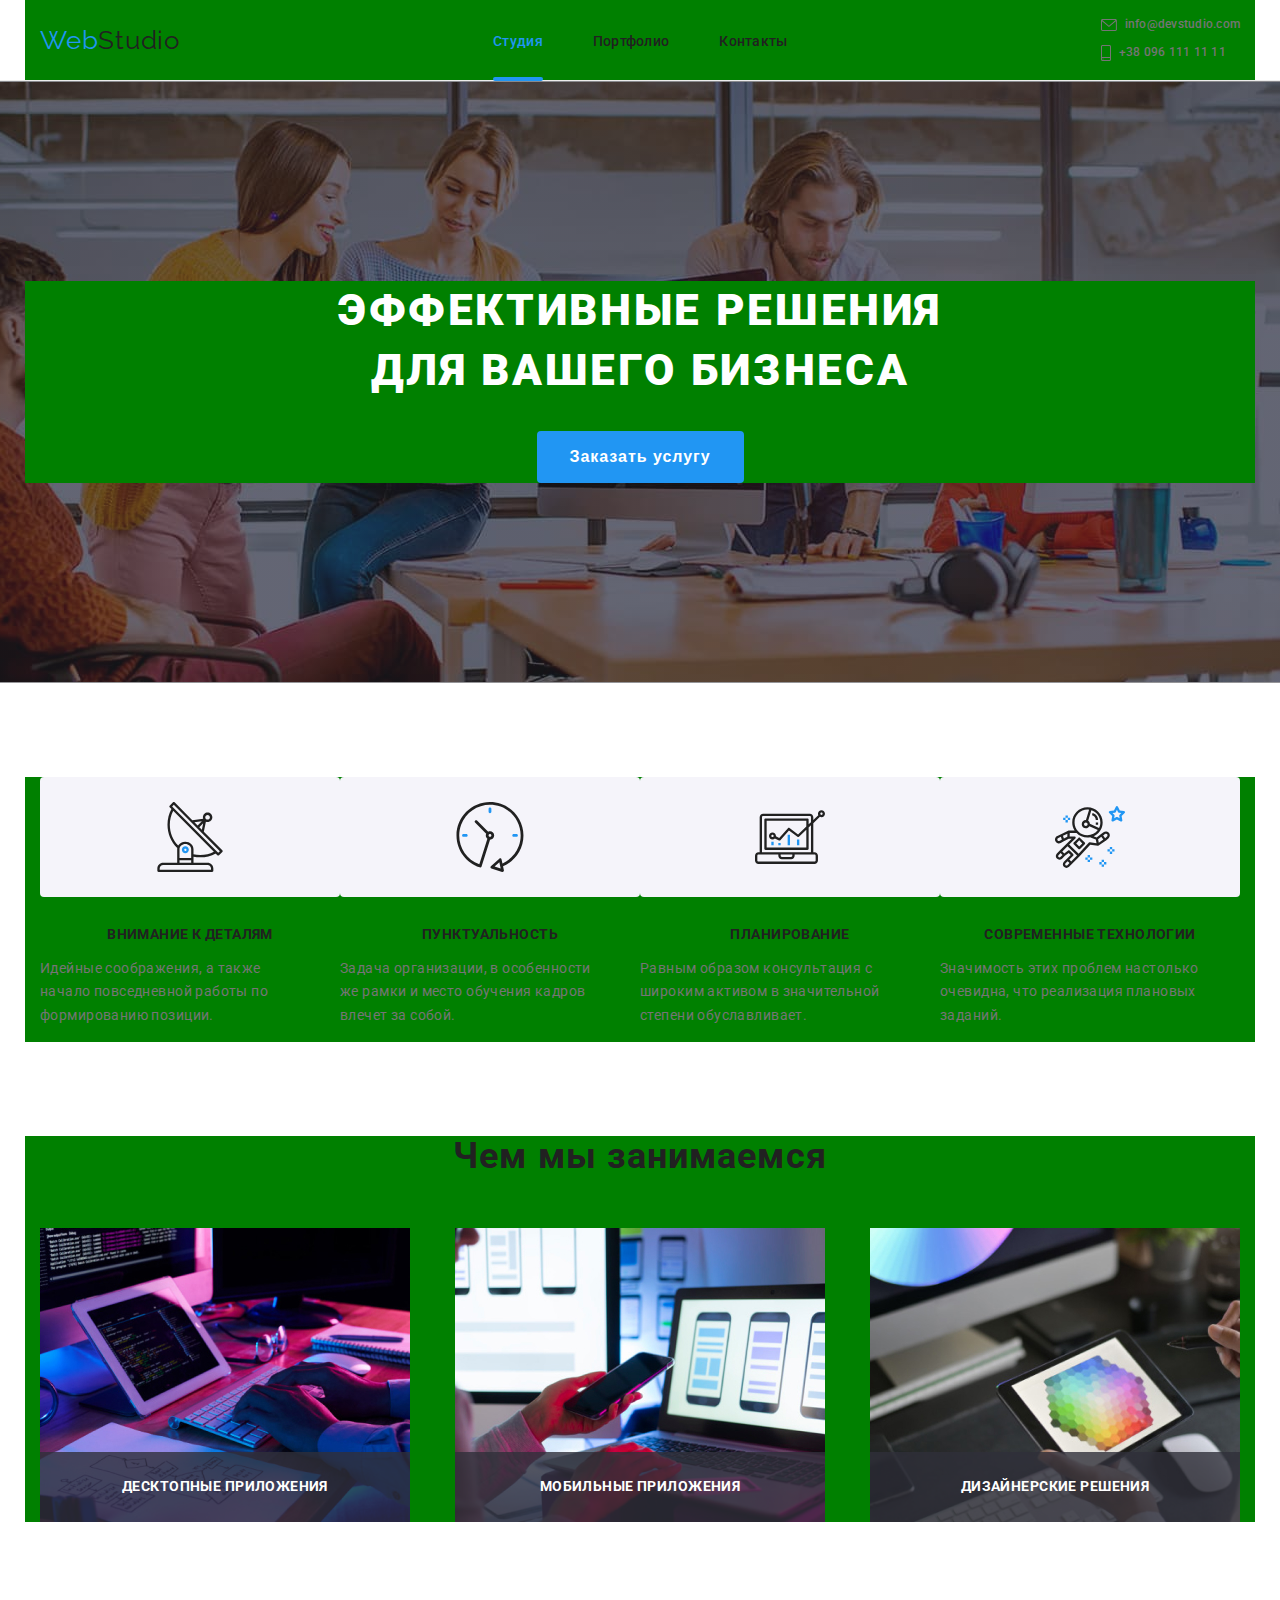
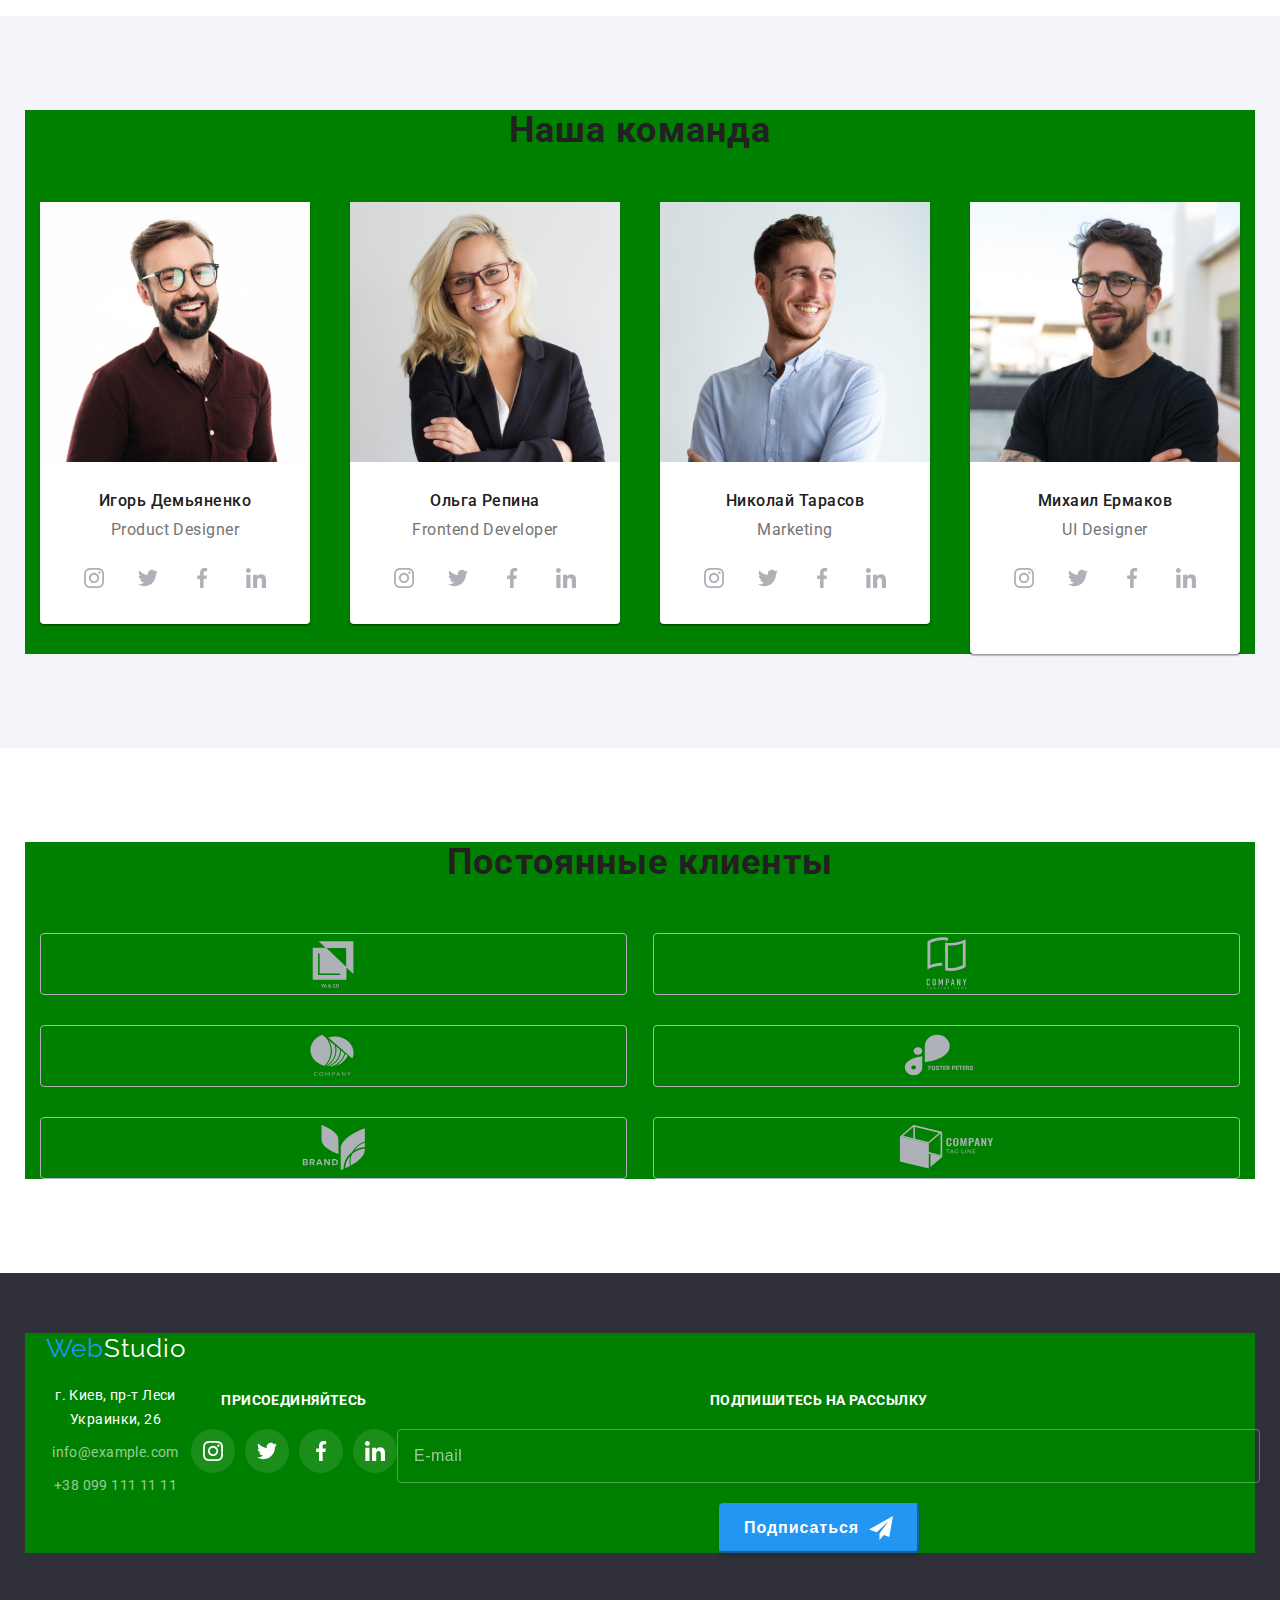
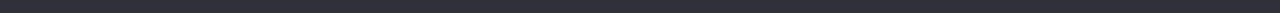
==== commit 3d3e82d6: "HW8 header tablet is done" ====
--- a/index.html
+++ b/index.html
@@ -23,7 +23,7 @@
   <body>
     <header class="page-header">
       <div class="container page-header__box">
-        <div class="header-phone-menu-box">
+        <div class="header-logo-box">
           <a href="./index.html" class="page-header__logo logo"
             >Web<span class="logo__second-color-header">Studio</span>
           </a>
--- a/css/main.min.css
+++ b/css/main.min.css
@@ -1,2 +1,2 @@
-html{-webkit-box-sizing:border-box;box-sizing:border-box;height:100%}body{background-color:#fff;font-family:roboto,sans-serif;color:#212121;margin:0 auto;height:100%}a{text-decoration:none}h1,h2,h3,h4,h5,h6,p,ul{-webkit-padding-start:0;padding-inline-start:0}ul{margin-top:0;margin-bottom:0;list-style:none}.section{padding-top:60px;padding-bottom:60px}@media screen and (min-width: 1200px){.section{padding-bottom:94px;padding-top:94px}}.container{padding-left:15px;padding-right:15px;margin:0 auto}@media screen and (min-width: 480px){.container{max-width:480px}}@media screen and (min-width: 768px){.container{max-width:768px}}@media screen and (min-width: 1200px){.container{max-width:1200px;background-color:green}}.logo{font-family:Raleway;font-size:26px;line-height:1.19;letter-spacing:0.03em;color:#2196f3}.logo__second-color-header{color:#212121}.logo__second-color-footer{color:#fff}.menu-button{background-color:transparent;z-index:9;margin:0;padding:0;border:none}@media screen and (min-width: 768px){.menu-button{display:none}}.menu-button:hover,.menu-button:focus{fill:#2196f3}.menu-button .icon-menu-close{display:none}.menu-button.is-open .icon-menu-close{display:block}.menu-button.is-open .icon-menu{display:none}.mobile-menu-social{display:-webkit-box;display:-webkit-flex;display:-ms-flexbox;display:flex;-webkit-flex-wrap:wrap;-ms-flex-wrap:wrap;flex-wrap:wrap;margin-top:64px}@media screen and (min-width: 768px){.mobile-menu-social{display:none}}.mobile-menu-social a{font-weight:500;font-size:18px;line-height:1.22;letter-spacing:0.02em;color:#2196f3}.mobile-menu-social li{border-right:1px solid rgba(33,33,33,0.2);padding-right:10px;padding-left:10px}.mobile-menu-social li:last-child{border-right:none}.mobile-menu-social li:first-child{padding-left:0}.mobile-menu-social li:last-child{padding-right:0px}@media screen and (max-width: 767px){.header-mobile-box{position:absolute;z-index:8}}@media screen and (max-width: 767px){.header-contact__link.phone-number{font-size:34px;line-height:1.17;color:#2196f3}}@media screen and (max-width: 767px){.header-contact__item.phone-number{margin-bottom:32px;-webkit-flex-wrap:wrap;-ms-flex-wrap:wrap;flex-wrap:wrap}}@media screen and (max-width: 767px){.header-phone-menu-box{display:-webkit-box;display:-webkit-flex;display:-ms-flexbox;display:flex;-webkit-box-pack:justify;-webkit-justify-content:space-between;-ms-flex-pack:justify;justify-content:space-between;-webkit-box-align:center;-webkit-align-items:center;-ms-flex-align:center;align-items:center;min-height:60px}}@media screen and (min-width: 768px){.header-phone-menu-box{-webkit-box-flex:1;-webkit-flex-grow:1;-ms-flex-positive:1;flex-grow:1}}@media screen and (max-width: 767px){.menu-container{display:none;-webkit-box-orient:vertical;-webkit-box-direction:normal;-webkit-flex-direction:column;-ms-flex-direction:column;flex-direction:column;-webkit-box-pack:justify;-webkit-justify-content:space-between;-ms-flex-pack:justify;justify-content:space-between;height:100vh;width:100%;padding-top:48px;padding-left:40px;padding-bottom:48px;top:0;left:0;background-color:#fff}.menu-container.is-open{display:-webkit-box;display:-webkit-flex;display:-ms-flexbox;display:flex}}@media screen and (min-width: 768px){.menu-container{display:-webkit-box;display:-webkit-flex;display:-ms-flexbox;display:flex;-webkit-box-flex:1;-webkit-flex-grow:1;-ms-flex-positive:1;flex-grow:1;-webkit-box-pack:justify;-webkit-justify-content:space-between;-ms-flex-pack:justify;justify-content:space-between;-webkit-box-align:center;-webkit-align-items:center;-ms-flex-align:center;align-items:center}}.page-header{border-bottom:1px solid #ececec}@media screen and (max-width: 767px){.page-header__box{position:relative}}@media screen and (min-width: 768px){.page-header{height:80px}.page-header__box{display:-webkit-box;display:-webkit-flex;display:-ms-flexbox;display:flex;-webkit-box-pack:justify;-webkit-justify-content:space-between;-ms-flex-pack:justify;justify-content:space-between;-webkit-box-align:center;-webkit-align-items:center;-ms-flex-align:center;align-items:center}}@media screen and (max-width: 767px){.site-nav__item{margin-bottom:32px}.site-nav__link{font-weight:500;font-size:40px;line-height:1.17;letter-spacing:0.02em;color:#212121}.site-nav__link.current{position:relative;color:#2196f3}}@media screen and (min-width: 768px){.site-nav{display:-webkit-box;display:-webkit-flex;display:-ms-flexbox;display:flex;-webkit-box-orient:horizontal;-webkit-box-direction:normal;-webkit-flex-direction:row;-ms-flex-direction:row;flex-direction:row}}@media screen and (max-width: 767px){.header-contact{display:-webkit-box;display:-webkit-flex;display:-ms-flexbox;display:flex;-webkit-box-orient:vertical;-webkit-box-direction:reverse;-webkit-flex-direction:column-reverse;-ms-flex-direction:column-reverse;flex-direction:column-reverse;-webkit-box-align:start;-webkit-align-items:flex-start;-ms-flex-align:start;align-items:flex-start}.header-contact svg{display:none}.header-contact__link{font-weight:500;letter-spacing:0.02em;font-size:24px;line-height:28px;color:#757575}}.page-footer{background-color:#2f303a;padding-top:60px;padding-bottom:60px}.page-footer__container{text-align:center}@media screen and (min-width: 1200px){.page-footer__container{display:-webkit-box;display:-webkit-flex;display:-ms-flexbox;display:flex;-webkit-box-align:start;-webkit-align-items:flex-start;-ms-flex-align:start;align-items:flex-start}}.page-footer__address-box{margin-top:20px}.footer-list__item{font-family:roboto,sans-serif;font-style:normal;font-weight:400;font-size:14px;line-height:1.71;letter-spacing:0.03em}.footer-list__item:not(:last-child){margin-bottom:8px}@media screen and (min-width: 1200px){.footer-list__item:not(:last-child){margin-bottom:9px}}.footer-list__map{color:#ffffff}.footer-list__mail,.footer-list__phone{color:rgba(255,255,255,0.6)}.connecting-box{margin-top:60px;display:-webkit-box;display:-webkit-flex;display:-ms-flexbox;display:flex;-webkit-box-orient:vertical;-webkit-box-direction:normal;-webkit-flex-direction:column;-ms-flex-direction:column;flex-direction:column;-webkit-box-align:center;-webkit-align-items:center;-ms-flex-align:center;align-items:center}.connecting-box__title{margin-top:0;margin-bottom:0;font-weight:700;font-size:14px;line-height:1.14;letter-spacing:0.03em;text-transform:uppercase;color:#ffffff}.connecting-box__list{list-style:none;display:-webkit-box;display:-webkit-flex;display:-ms-flexbox;display:flex;margin-top:20px}.connecting-box__list li:not(:last-child){margin-right:10px}.connecting-item__link{display:-webkit-box;display:-webkit-flex;display:-ms-flexbox;display:flex;-webkit-box-align:center;-webkit-align-items:center;-ms-flex-align:center;align-items:center;-webkit-box-pack:center;-webkit-justify-content:center;-ms-flex-pack:center;justify-content:center;width:44px;height:44px;background:rgba(255,255,255,0.1);-webkit-border-radius:50%;border-radius:50%;-webkit-transition:250ms cubic-bezier(0.4, 0, 0.2, 1);-o-transition:250ms cubic-bezier(0.4, 0, 0.2, 1);transition:250ms cubic-bezier(0.4, 0, 0.2, 1)}.connecting-item__link:hover,.connecting-item__link:focus{background-color:#2196f3;fill:#ffffff}.connecting-item__icon{fill:#ffffff}.subscribe-box{margin-top:60px;display:-webkit-inline-box;display:-webkit-inline-flex;display:-ms-inline-flexbox;display:inline-flex;-webkit-box-orient:vertical;-webkit-box-direction:normal;-webkit-flex-direction:column;-ms-flex-direction:column;flex-direction:column;width:100%}.subscribe-box__button{width:200px;height:50px;margin-top:20px;background:#2196f3;-webkit-box-shadow:0px 4px 4px rgba(0,0,0,0.15);box-shadow:0px 4px 4px rgba(0,0,0,0.15);-webkit-border-radius:4px;border-radius:4px;border-color:#2196f3;font-weight:700;font-size:16px;line-height:1.87;display:-webkit-inline-box;display:-webkit-inline-flex;display:-ms-inline-flexbox;display:inline-flex;-webkit-box-align:center;-webkit-align-items:center;-ms-flex-align:center;align-items:center;text-align:center;-webkit-box-pack:center;-webkit-justify-content:center;-ms-flex-pack:center;justify-content:center;letter-spacing:0.06em;color:#ffffff;cursor:pointer}.subscribe-box__button-ico{margin-left:10px;fill:#ffffff}.subscribe-box input::-webkit-input-placeholder{font-size:16px;line-height:1.25;letter-spacing:0.03em;color:rgba(255,255,255,0.6);-webkit-transition:250ms cubic-bezier(0.4, 0, 0.2, 1);-o-transition:250ms cubic-bezier(0.4, 0, 0.2, 1);transition:250ms cubic-bezier(0.4, 0, 0.2, 1)}.subscribe-box input:-ms-input-placeholder{font-size:16px;line-height:1.25;letter-spacing:0.03em;color:rgba(255,255,255,0.6);-webkit-transition:250ms cubic-bezier(0.4, 0, 0.2, 1);-o-transition:250ms cubic-bezier(0.4, 0, 0.2, 1);transition:250ms cubic-bezier(0.4, 0, 0.2, 1)}.subscribe-box input::-ms-input-placeholder{font-size:16px;line-height:1.25;letter-spacing:0.03em;color:rgba(255,255,255,0.6);-webkit-transition:250ms cubic-bezier(0.4, 0, 0.2, 1);-o-transition:250ms cubic-bezier(0.4, 0, 0.2, 1);transition:250ms cubic-bezier(0.4, 0, 0.2, 1)}.subscribe-box input::placeholder{font-size:16px;line-height:1.25;letter-spacing:0.03em;color:rgba(255,255,255,0.6);-webkit-transition:250ms cubic-bezier(0.4, 0, 0.2, 1);-o-transition:250ms cubic-bezier(0.4, 0, 0.2, 1);transition:250ms cubic-bezier(0.4, 0, 0.2, 1)}.subscribe-box input{height:50px;margin-top:20px;padding-left:16px;width:100%;background-color:transparent;outline:none;-webkit-border-radius:4px;border-radius:4px;border:1px solid rgba(255,255,255,0.3);-webkit-filter:drop-shadow(0px 4px 4px rgba(0,0,0,0.15));filter:drop-shadow(0px 4px 4px rgba(0,0,0,0.15));-webkit-transition:250ms cubic-bezier(0.4, 0, 0.2, 1);-o-transition:250ms cubic-bezier(0.4, 0, 0.2, 1);transition:250ms cubic-bezier(0.4, 0, 0.2, 1)}.subscribe-box input:focus,.subscribe-box input:hover{border:1px solid #2196f3;color:#fff}.subscribe-box__title{margin-top:0;margin-bottom:0;font-weight:700;font-size:14px;line-height:1.14;letter-spacing:0.03em;text-transform:uppercase;color:#ffffff}.hero{background-color:#c4c4c4;background-image:-webkit-gradient(linear, left top, left bottom, from(rgba(47,48,58,0.4)), to(rgba(47,48,58,0.4))),url("../images/hero-image.jpg");background-image:-webkit-linear-gradient(rgba(47,48,58,0.4), rgba(47,48,58,0.4)),url("../images/hero-image.jpg");background-image:-o-linear-gradient(rgba(47,48,58,0.4), rgba(47,48,58,0.4)),url("../images/hero-image.jpg");background-image:linear-gradient(rgba(47,48,58,0.4), rgba(47,48,58,0.4)),url("../images/hero-image.jpg");background-repeat:no-repeat;background-position:center;text-align:center;padding-top:118px;padding-bottom:118px}@media screen and (min-width: 1200px){.hero{padding-top:200px;padding-bottom:200px}}.hero__title{font-weight:900;font-size:44px;line-height:1.36;letter-spacing:0.06em;text-transform:uppercase;color:#ffffff;margin-top:0;margin-bottom:30px}@media screen and (max-width: 767px){.hero__title{font-size:26px;line-height:1.62}}.hero__button{display:inline-block;padding:10px 32px;background-color:#2196f3;color:#ffffff;border:1px solid transparent;-webkit-border-radius:4px;border-radius:4px;font-weight:700;font-size:16px;line-height:1.87;letter-spacing:0.06em;cursor:pointer}.studio-list{display:-webkit-box;display:-webkit-flex;display:-ms-flexbox;display:flex;-webkit-flex-wrap:wrap;-ms-flex-wrap:wrap;flex-wrap:wrap;-webkit-box-pack:justify;-webkit-justify-content:space-between;-ms-flex-pack:justify;justify-content:space-between}@media screen and (min-width: 1200px){.studio-list{-webkit-flex-wrap:nowrap;-ms-flex-wrap:nowrap;flex-wrap:nowrap}}.studio-item{width:100%}.studio-item__thumb{display:-webkit-box;display:-webkit-flex;display:-ms-flexbox;display:flex;-webkit-box-pack:center;-webkit-justify-content:center;-ms-flex-pack:center;justify-content:center;-webkit-box-align:center;-webkit-align-items:center;-ms-flex-align:center;align-items:center;height:120px;-webkit-border-radius:4px;border-radius:4px;margin-bottom:30px;background:#f5f4fa}.studio-item__icon{width:70px;height:70px}.studio-item__title{font-weight:700;font-size:14px;line-height:1.14;letter-spacing:0.03em;text-transform:uppercase;margin-bottom:10px;margin-top:0;text-align:center}.studio-item__text{color:#757575;font-size:14px;line-height:1.71;letter-spacing:0.03em}@media screen and (min-width: 1200px){.studio-item__text{width:270px}}.section-doing{margin-top:-94px}@media screen and (max-width: 767px){.section-doing{display:none}}.section-doing__main-title{text-align:center;font-weight:700;font-size:36px;line-height:1.16;letter-spacing:0.03em;margin-top:0;margin-bottom:50px}.section-doing__list{display:-webkit-box;display:-webkit-flex;display:-ms-flexbox;display:flex;-webkit-box-pack:justify;-webkit-justify-content:space-between;-ms-flex-pack:justify;justify-content:space-between}.doing-item__thumb{position:relative}.doing-item__thumb:before{display:inline-block;position:absolute;content:"";width:100%;height:70px;background:rgba(47,48,58,0.8);bottom:0}.doing-item__title-box{display:-webkit-box;display:-webkit-flex;display:-ms-flexbox;display:flex;-webkit-box-pack:center;-webkit-justify-content:center;-ms-flex-pack:center;justify-content:center;position:absolute;margin:27px 0;text-align:center;width:100%;bottom:0;left:50%;-webkit-transform:translate(-50%);-ms-transform:translate(-50%);transform:translate(-50%)}.doing-item__title{margin:0;font-weight:700;font-size:14px;line-height:1.14;letter-spacing:0.03em;color:#ffffff}.doing-item img{display:block}.section-team{background:#f5f4fa}.section-team__main-title{font-size:28px;line-height:1.17;font-weight:700;text-align:center;letter-spacing:0.03em;margin-top:0;margin-bottom:30px}@media screen and (min-width: 1200px){.section-team__main-title{font-size:36px;line-height:1.16;margin-top:0px;margin-bottom:50px}}@media screen and (min-width: 1200px){.section-team__list{display:-webkit-box;display:-webkit-flex;display:-ms-flexbox;display:flex;-webkit-box-pack:justify;-webkit-justify-content:space-between;-ms-flex-pack:justify;justify-content:space-between}}.section-team__item{width:100%;background:#fff;-webkit-box-shadow:0px 1px 3px rgba(0,0,0,0.12),0px 1px 1px rgba(0,0,0,0.14),0px 2px 1px rgba(0,0,0,0.2);box-shadow:0px 1px 3px rgba(0,0,0,0.12),0px 1px 1px rgba(0,0,0,0.14),0px 2px 1px rgba(0,0,0,0.2);-webkit-border-radius:0px 0px 4px 4px;border-radius:0px 0px 4px 4px}.section-team__item:not(:last-child){margin-bottom:30px}@media screen and (min-width: 1200px){.section-team__item{width:270px}}.section-team__photo{width:100%;display:block}@media screen and (min-width: 1200px){.section-team__photo{width:270px}}.team-box{padding-top:30px;padding-bottom:24px}.team-box__title{font-weight:500;font-size:16px;line-height:1.18;text-align:center;letter-spacing:0.03em;margin-top:0;margin-bottom:10px}.team-box__text{font-size:16px;line-height:1.18;text-align:center;letter-spacing:0.03em;color:#757575;margin-top:0;margin-bottom:0}.team-connect{list-style:none;display:-webkit-box;display:-webkit-flex;display:-ms-flexbox;display:flex;-webkit-box-orient:horizontal;-webkit-box-direction:normal;-webkit-flex-direction:row;-ms-flex-direction:row;flex-direction:row;-webkit-box-pack:center;-webkit-justify-content:center;-ms-flex-pack:center;justify-content:center;margin-top:16px;margin-left:32px;margin-right:32px}@media screen and (min-width: 1200px){.team-connect{-webkit-box-pack:justify;-webkit-justify-content:space-between;-ms-flex-pack:justify;justify-content:space-between}}.team-connect__box:not(:last-child){margin-right:10px}.team-connect__link{display:-webkit-box;display:-webkit-flex;display:-ms-flexbox;display:flex;-webkit-box-pack:center;-webkit-justify-content:center;-ms-flex-pack:center;justify-content:center;-webkit-box-align:center;-webkit-align-items:center;-ms-flex-align:center;align-items:center;width:44px;height:44px;fill:#afb1b8;-webkit-border-radius:50%;border-radius:50%;-webkit-transition:250ms cubic-bezier(0.4, 0, 0.2, 1);-o-transition:250ms cubic-bezier(0.4, 0, 0.2, 1);transition:250ms cubic-bezier(0.4, 0, 0.2, 1)}.team-connect__link:hover,.team-connect__link:focus{background-color:#2196f3;fill:#ffffff}.team-connect__icon{width:20px;height:20px}.clients-main-title{margin-top:0;margin-bottom:30px;font-size:28px;line-height:1.17;font-weight:700;text-align:center;letter-spacing:0.03em;color:#212121}@media screen and (min-width: 1200px){.clients-main-title{font-size:36px;line-height:1.16;margin-bottom:50px}}.clients-list{list-style:none;display:-webkit-box;display:-webkit-flex;display:-ms-flexbox;display:flex;-webkit-flex-wrap:wrap;-ms-flex-wrap:wrap;flex-wrap:wrap;-webkit-box-pack:justify;-webkit-justify-content:space-between;-ms-flex-pack:justify;justify-content:space-between}.clients-item{width:-webkit-calc((100% - 2 * 15px) / 2);width:calc((100% - 2 * 15px) / 2);border:1px solid #afb1b8;-webkit-border-radius:4px;border-radius:4px}.clients-item:not(:nth-last-child(-n+2)){margin-bottom:30px}.clients-item__link{display:-webkit-box;display:-webkit-flex;display:-ms-flexbox;display:flex;-webkit-box-pack:center;-webkit-justify-content:center;-ms-flex-pack:center;justify-content:center;-webkit-box-align:center;-webkit-align-items:center;-ms-flex-align:center;align-items:center;width:100%;height:100%;fill:#afb1b8;-webkit-transition:250ms cubic-bezier(0.4, 0, 0.2, 1);-o-transition:250ms cubic-bezier(0.4, 0, 0.2, 1);transition:250ms cubic-bezier(0.4, 0, 0.2, 1)}.clients-item:hover,.clients-item:focus{border-color:#2196f3}.clients-item__link:hover,.clients-item__link:focus{border-color:#2196f3;fill:#2196f3}.clients-item__icon{width:106px;height:60px}.backdrop{position:fixed;top:0;left:0;z-index:100;padding:93px 15px;width:100%;height:100%;background-color:rgba(0,0,0,0.2);-webkit-transition:250ms cubic-bezier(0.4, 0, 0.2, 1);-o-transition:250ms cubic-bezier(0.4, 0, 0.2, 1);transition:250ms cubic-bezier(0.4, 0, 0.2, 1);overflow-y:scroll}.backdrop.is-hidden{opacity:0;pointer-events:none;-webkit-transition:250ms cubic-bezier(0.4, 0, 0.2, 1);-o-transition:250ms cubic-bezier(0.4, 0, 0.2, 1);transition:250ms cubic-bezier(0.4, 0, 0.2, 1)}.modal{position:relative;-webkit-border-radius:4px;border-radius:4px;background-color:#ffffff;-webkit-box-shadow:0px 1px 3px rgba(0,0,0,0.12),0px 1px 1px rgba(0,0,0,0.14),0px 2px 1px rgba(0,0,0,0.2);box-shadow:0px 1px 3px rgba(0,0,0,0.12),0px 1px 1px rgba(0,0,0,0.14),0px 2px 1px rgba(0,0,0,0.2)}.modal__form{padding-left:40px;padding-right:40px;padding-bottom:50px}.modal__title-box{padding-left:40px;padding-right:40px;padding-bottom:12px;padding-top:40px}.modal__title{font-weight:700;font-size:20px;line-height:1.15;text-align:center;letter-spacing:0.03em;color:#212121}.modal__close-button{padding:0;position:absolute;right:8px;top:8px;width:30px;height:30px;background:#ffffff;border:1px solid rgba(0,0,0,0.1);-webkit-border-radius:50%;border-radius:50%;cursor:pointer}.modal__close-icon{fill:#000000;-webkit-transition:250ms cubic-bezier(0.4, 0, 0.2, 1);-o-transition:250ms cubic-bezier(0.4, 0, 0.2, 1);transition:250ms cubic-bezier(0.4, 0, 0.2, 1);position:absolute;top:50%;left:50%;-webkit-transform:translate(-50%, -50%);-ms-transform:translate(-50%, -50%);transform:translate(-50%, -50%)}.modal__close-button:hover .modal__close-icon{fill:#2196f3}.modal__close-button:focus .modal__close-icon{fill:#2196f3}.form-box{display:block;position:relative;margin-bottom:10px;font-size:12px;line-height:1.16;letter-spacing:0.01em;color:#757575;text-align:start}.form-box__input{vertical-align:middle;width:100%;height:40px;padding-left:42px;padding-right:10px;margin-top:4px;outline:none;border:1px solid rgba(33,33,33,0.2);-webkit-border-radius:4px;border-radius:4px;-webkit-transition:250ms cubic-bezier(0.4, 0, 0.2, 1);-o-transition:250ms cubic-bezier(0.4, 0, 0.2, 1);transition:250ms cubic-bezier(0.4, 0, 0.2, 1)}.form-box__input:hover,.form-box__input:focus{border-color:#2196f3}.form-box__icon{display:block;position:absolute;top:50%;left:12px;width:18px;height:18px;-webkit-transition:250ms cubic-bezier(0.4, 0, 0.2, 1);-o-transition:250ms cubic-bezier(0.4, 0, 0.2, 1);transition:250ms cubic-bezier(0.4, 0, 0.2, 1)}.form-box__input:hover+.form-box__icon,.form-box__input:focus+.form-box__icon{fill:#2196f3}.form-box__input.comment{padding-top:12px;padding-left:16px;resize:none;height:120px}.form-box__input::-webkit-input-placeholder{font-size:14px;line-height:16px;letter-spacing:0.01em;color:rgba(117,117,117,0.5)}.form-box__input:-ms-input-placeholder{font-size:14px;line-height:16px;letter-spacing:0.01em;color:rgba(117,117,117,0.5)}.form-box__input::-ms-input-placeholder{font-size:14px;line-height:16px;letter-spacing:0.01em;color:rgba(117,117,117,0.5)}.form-box__input::placeholder{font-size:14px;line-height:16px;letter-spacing:0.01em;color:rgba(117,117,117,0.5)}.policy-label{display:-webkit-box;display:-webkit-flex;display:-ms-flexbox;display:flex;-webkit-box-align:center;-webkit-align-items:center;-ms-flex-align:center;align-items:center;margin-top:25px;font-size:12px;line-height:14px;letter-spacing:0.03em;color:#757575;cursor:pointer}.policy-label a{color:#2196f3;text-decoration:underline}.policy-label::before{display:block;content:"";width:16px;height:15px;border:2px solid #212121;-webkit-border-radius:2px;border-radius:2px;margin-right:7px;margin-left:13px;-webkit-transition:250ms cubic-bezier(0.4, 0, 0.2, 1);-o-transition:250ms cubic-bezier(0.4, 0, 0.2, 1);transition:250ms cubic-bezier(0.4, 0, 0.2, 1)}.policy-checkbox{position:absolute;width:0px;height:0px;margin:0px;border:0px;padding:0px;clip:react(0 0 0 0);overflow:hidden}.policy-checkbox:hover+.policy-label::before,.policy-checkbox:focus+.policy-label::before{border:2px solid #2196f3}.policy-checkbox:checked+.policy-label::before{background-color:#2196f3;background-image:url(../images/icon-check.svg);background-repeat:no-repeat;background-position:center;-webkit-background-size:cover;background-size:cover;border:transparent}.modal-button-submit{margin-top:30px;border:#2196f3;width:200px;height:50px;left:700px;top:712px;background:#2196f3;-webkit-box-shadow:0px 4px 4px rgba(0,0,0,0.15);box-shadow:0px 4px 4px rgba(0,0,0,0.15);-webkit-border-radius:4px;border-radius:4px;font-weight:700;font-size:16px;line-height:1.87;letter-spacing:0.06em;color:#ffffff;cursor:pointer}.radio-buttons-list{display:-webkit-box;display:-webkit-flex;display:-ms-flexbox;display:flex;-webkit-flex-wrap:wrap;-ms-flex-wrap:wrap;flex-wrap:wrap;-webkit-box-align:start;-webkit-align-items:flex-start;-ms-flex-align:start;align-items:flex-start;margin-bottom:-12px}.radio-buttons-list__item{margin-right:8px}.radio-buttons-box{margin-bottom:40px}.radio-butons-list__item{margin-right:8px;margin-bottom:12px}.radio-button{background-color:#f5f4fa;padding:6px 22px;border:1px solid transparent;-webkit-border-radius:4px;border-radius:4px;font-family:roboto,sans-serif;color:#212121;font-weight:500;font-size:16px;line-height:1.62;text-align:center;letter-spacing:0.03em;cursor:pointer;-webkit-transition:250ms cubic-bezier(0.4, 0, 0.2, 1);-o-transition:250ms cubic-bezier(0.4, 0, 0.2, 1);transition:250ms cubic-bezier(0.4, 0, 0.2, 1)}.radio-button:hover,.radio-button:focus{background-color:#2196f3;color:#fff;-webkit-box-shadow:0px 3px 1px rgba(0,0,0,0.1),0px 1px 2px rgba(0,0,0,0.08),0px 2px 2px rgba(0,0,0,0.12);box-shadow:0px 3px 1px rgba(0,0,0,0.1),0px 1px 2px rgba(0,0,0,0.08),0px 2px 2px rgba(0,0,0,0.12)}.radio-filter-item{margin-bottom:30px;width:100%;border:1px solid #eeeeee;-webkit-transition:250ms cubic-bezier(0.4, 0, 0.2, 1);-o-transition:250ms cubic-bezier(0.4, 0, 0.2, 1);transition:250ms cubic-bezier(0.4, 0, 0.2, 1)}.radio-filter-item:nth-child(3n){margin-right:0px}.radio-filter-item:hover,.radio-filter-item:focus{-webkit-box-shadow:0px 1px 1px rgba(0,0,0,0.12),0px 4px 4px rgba(0,0,0,0.06),1px 4px 6px rgba(0,0,0,0.16);box-shadow:0px 1px 1px rgba(0,0,0,0.12),0px 4px 4px rgba(0,0,0,0.06),1px 4px 6px rgba(0,0,0,0.16)}.radio-filter-item:hover .radio-filter-thumb:before{-webkit-transform:translateY(0);-ms-transform:translateY(0);transform:translateY(0)}.radio-filter-item:hover .radio-filter-thumb__hover-box{-webkit-transform:translateY(0);-ms-transform:translateY(0);transform:translateY(0)}.radio-filter-item img{width:100%}.radio-filter-thumb{position:relative;overflow:hidden}.radio-filter-thumb .radio-filter-thumb:before{display:inline-block;position:absolute;content:"";width:100%;height:100%;background-color:rgba(33,150,243,0.1);bottom:0;-webkit-transform:translateY(100%);-ms-transform:translateY(100%);transform:translateY(100%)}.radio-filter-thumb__hover-box{display:inline-block;position:absolute;content:"";width:100%;height:100%;background:rgba(33,150,243,0.9);bottom:0;-webkit-transform:translateY(101%);-ms-transform:translateY(101%);transform:translateY(101%);display:-webkit-box;display:-webkit-flex;display:-ms-flexbox;display:flex;-webkit-box-pack:center;-webkit-justify-content:center;-ms-flex-pack:center;justify-content:center;position:absolute;width:100%;top:0;-webkit-transition:-webkit-transform 250ms cubic-bezier(0.4, 0, 0.2, 1);transition:-webkit-transform 250ms cubic-bezier(0.4, 0, 0.2, 1);-o-transition:transform 250ms cubic-bezier(0.4, 0, 0.2, 1);transition:transform 250ms cubic-bezier(0.4, 0, 0.2, 1);transition:transform 250ms cubic-bezier(0.4, 0, 0.2, 1), -webkit-transform 250ms cubic-bezier(0.4, 0, 0.2, 1)}.radio-filter-thumb__text{margin:63px 24px 0 24px;font-size:18px;line-height:1.56;letter-spacing:0.03em;color:#ffffff}.radio-filter-thumb__image{display:block}.radio-filter-box{padding:20px 24px}.radio-filter-box__title{margin-bottom:4px;margin-top:0px;font-family:roboto,sans-serif;font-style:normal;font-weight:700;font-size:18px;line-height:2;letter-spacing:0.06em;color:#212121}.radio-filter-box__subtitle{margin-bottom:0;margin-top:0;font-family:roboto,sans-serif;font-style:normal;font-weight:400;font-size:16px;line-height:1.87;letter-spacing:0.03em;color:#757575}
+html{-webkit-box-sizing:border-box;box-sizing:border-box;height:100%}body{background-color:#fff;font-family:roboto,sans-serif;color:#212121;margin:0 auto;height:100%}a{text-decoration:none}h1,h2,h3,h4,h5,h6,p,ul{-webkit-padding-start:0;padding-inline-start:0}ul{margin-top:0;margin-bottom:0;list-style:none}.section{padding-top:60px;padding-bottom:60px}@media screen and (min-width: 1200px){.section{padding-bottom:94px;padding-top:94px}}.container{padding-left:15px;padding-right:15px;margin:0 auto}@media screen and (min-width: 480px){.container{max-width:480px}}@media screen and (min-width: 768px){.container{max-width:768px}}@media screen and (min-width: 1200px){.container{max-width:1200px;background-color:green}}.logo{font-family:Raleway;font-size:26px;line-height:1.19;letter-spacing:0.03em;color:#2196f3}.logo__second-color-header{color:#212121}.logo__second-color-footer{color:#fff}.menu-button{background-color:transparent;z-index:9;margin:0;padding:0;border:none}@media screen and (min-width: 768px){.menu-button{display:none}}.menu-button:hover,.menu-button:focus{fill:#2196f3}.menu-button .icon-menu-close{display:none}.menu-button.is-open .icon-menu-close{display:block}.menu-button.is-open .icon-menu{display:none}.mobile-menu-social{display:-webkit-box;display:-webkit-flex;display:-ms-flexbox;display:flex;-webkit-flex-wrap:wrap;-ms-flex-wrap:wrap;flex-wrap:wrap;margin-top:64px}@media screen and (min-width: 768px){.mobile-menu-social{display:none}}.mobile-menu-social a{font-weight:500;font-size:18px;line-height:1.22;letter-spacing:0.02em;color:#2196f3}.mobile-menu-social li{border-right:1px solid rgba(33,33,33,0.2);padding-right:10px;padding-left:10px}.mobile-menu-social li:last-child{border-right:none}.mobile-menu-social li:first-child{padding-left:0}.mobile-menu-social li:last-child{padding-right:0px}@media screen and (max-width: 767px){.header-mobile-box{position:absolute;z-index:8}}@media screen and (max-width: 767px){.header-contact__link.phone-number{font-size:34px;line-height:1.17;color:#2196f3}}@media screen and (max-width: 767px){.header-contact__item.phone-number{margin-bottom:32px;-webkit-flex-wrap:wrap;-ms-flex-wrap:wrap;flex-wrap:wrap}}@media screen and (max-width: 767px){.header-logo-box{display:-webkit-box;display:-webkit-flex;display:-ms-flexbox;display:flex;-webkit-box-pack:justify;-webkit-justify-content:space-between;-ms-flex-pack:justify;justify-content:space-between;-webkit-box-align:center;-webkit-align-items:center;-ms-flex-align:center;align-items:center;min-height:60px}}@media screen and (min-width: 768px){.header-logo-box{-webkit-box-flex:1;-webkit-flex-grow:1;-ms-flex-positive:1;flex-grow:1}}@media screen and (max-width: 767px){.menu-container{display:none;-webkit-box-orient:vertical;-webkit-box-direction:normal;-webkit-flex-direction:column;-ms-flex-direction:column;flex-direction:column;-webkit-box-pack:justify;-webkit-justify-content:space-between;-ms-flex-pack:justify;justify-content:space-between;height:100vh;width:100%;padding-top:48px;padding-left:40px;padding-bottom:48px;top:0;left:0;background-color:#fff}.menu-container.is-open{display:-webkit-box;display:-webkit-flex;display:-ms-flexbox;display:flex}}@media screen and (min-width: 768px){.menu-container{display:-webkit-box;display:-webkit-flex;display:-ms-flexbox;display:flex;-webkit-box-flex:1;-webkit-flex-grow:1;-ms-flex-positive:1;flex-grow:1;-webkit-box-pack:justify;-webkit-justify-content:space-between;-ms-flex-pack:justify;justify-content:space-between;-webkit-box-align:center;-webkit-align-items:center;-ms-flex-align:center;align-items:center}}.page-header{border-bottom:1px solid #ececec}@media screen and (max-width: 767px){.page-header__box{position:relative}}@media screen and (min-width: 768px){.page-header{height:80px;display:-webkit-box;display:-webkit-flex;display:-ms-flexbox;display:flex}.page-header__box{display:-webkit-box;display:-webkit-flex;display:-ms-flexbox;display:flex;-webkit-box-pack:justify;-webkit-justify-content:space-between;-ms-flex-pack:justify;justify-content:space-between;-webkit-box-align:center;-webkit-align-items:center;-ms-flex-align:center;align-items:center;-webkit-box-flex:1;-webkit-flex-grow:1;-ms-flex-positive:1;flex-grow:1}}.site-nav__link.current{position:relative;color:#2196f3}@media screen and (max-width: 767px){.site-nav__item{margin-bottom:32px}.site-nav__link{font-weight:500;font-size:40px;line-height:1.17;letter-spacing:0.02em;color:#212121}}@media screen and (min-width: 768px){.site-nav{display:-webkit-box;display:-webkit-flex;display:-ms-flexbox;display:flex;-webkit-box-orient:horizontal;-webkit-box-direction:normal;-webkit-flex-direction:row;-ms-flex-direction:row;flex-direction:row}.site-nav__link{font-weight:500;font-size:14px;line-height:1.14;letter-spacing:0.02em;color:#212121;-webkit-transition:250ms cubic-bezier(0.4, 0, 0.2, 1);-o-transition:250ms cubic-bezier(0.4, 0, 0.2, 1);transition:250ms cubic-bezier(0.4, 0, 0.2, 1);padding-top:32px;padding-bottom:32px}.site-nav__item:not(:last-child){margin-right:50px}.site-nav__link.current::before{bottom:0;position:absolute;display:inline-block;content:"";width:100%;height:4px;background-color:#2196f3;-webkit-border-radius:2px;border-radius:2px}.site-nav__link:focus,.site-nav__link:hover{color:#2196f3}}@media screen and (max-width: 767px){.header-contact{display:-webkit-box;display:-webkit-flex;display:-ms-flexbox;display:flex;-webkit-box-orient:vertical;-webkit-box-direction:reverse;-webkit-flex-direction:column-reverse;-ms-flex-direction:column-reverse;flex-direction:column-reverse;-webkit-box-align:start;-webkit-align-items:flex-start;-ms-flex-align:start;align-items:flex-start}.header-contact svg{display:none}.header-contact__link{font-weight:500;letter-spacing:0.02em;font-size:24px;line-height:28px;color:#757575}}@media screen and (min-width: 768px){.header-contact__link{font-weight:500;font-size:12px;line-height:1.16;letter-spacing:0.02em;color:#757575;display:-webkit-inline-box;display:-webkit-inline-flex;display:-ms-inline-flexbox;display:inline-flex;-webkit-box-align:center;-webkit-align-items:center;-ms-flex-align:center;align-items:center;-webkit-transition:250ms cubic-bezier(0.4, 0, 0.2, 1);-o-transition:250ms cubic-bezier(0.4, 0, 0.2, 1);transition:250ms cubic-bezier(0.4, 0, 0.2, 1)}.header-contact__link:focus,.header-contact__link:hover{color:#2196f3}.header-contact__item:not(:last-child){margin-bottom:10px}.header-contact__icon{fill:currentColor;margin-right:8px}}.page-footer{background-color:#2f303a;padding-top:60px;padding-bottom:60px}.page-footer__container{text-align:center}@media screen and (min-width: 1200px){.page-footer__container{display:-webkit-box;display:-webkit-flex;display:-ms-flexbox;display:flex;-webkit-box-align:start;-webkit-align-items:flex-start;-ms-flex-align:start;align-items:flex-start}}.page-footer__address-box{margin-top:20px}.footer-list__item{font-family:roboto,sans-serif;font-style:normal;font-weight:400;font-size:14px;line-height:1.71;letter-spacing:0.03em}.footer-list__item:not(:last-child){margin-bottom:8px}@media screen and (min-width: 1200px){.footer-list__item:not(:last-child){margin-bottom:9px}}.footer-list__map{color:#ffffff}.footer-list__mail,.footer-list__phone{color:rgba(255,255,255,0.6)}.connecting-box{margin-top:60px;display:-webkit-box;display:-webkit-flex;display:-ms-flexbox;display:flex;-webkit-box-orient:vertical;-webkit-box-direction:normal;-webkit-flex-direction:column;-ms-flex-direction:column;flex-direction:column;-webkit-box-align:center;-webkit-align-items:center;-ms-flex-align:center;align-items:center}.connecting-box__title{margin-top:0;margin-bottom:0;font-weight:700;font-size:14px;line-height:1.14;letter-spacing:0.03em;text-transform:uppercase;color:#ffffff}.connecting-box__list{list-style:none;display:-webkit-box;display:-webkit-flex;display:-ms-flexbox;display:flex;margin-top:20px}.connecting-box__list li:not(:last-child){margin-right:10px}.connecting-item__link{display:-webkit-box;display:-webkit-flex;display:-ms-flexbox;display:flex;-webkit-box-align:center;-webkit-align-items:center;-ms-flex-align:center;align-items:center;-webkit-box-pack:center;-webkit-justify-content:center;-ms-flex-pack:center;justify-content:center;width:44px;height:44px;background:rgba(255,255,255,0.1);-webkit-border-radius:50%;border-radius:50%;-webkit-transition:250ms cubic-bezier(0.4, 0, 0.2, 1);-o-transition:250ms cubic-bezier(0.4, 0, 0.2, 1);transition:250ms cubic-bezier(0.4, 0, 0.2, 1)}.connecting-item__link:hover,.connecting-item__link:focus{background-color:#2196f3;fill:#ffffff}.connecting-item__icon{fill:#ffffff}.subscribe-box{margin-top:60px;display:-webkit-inline-box;display:-webkit-inline-flex;display:-ms-inline-flexbox;display:inline-flex;-webkit-box-orient:vertical;-webkit-box-direction:normal;-webkit-flex-direction:column;-ms-flex-direction:column;flex-direction:column;width:100%}.subscribe-box__button{width:200px;height:50px;margin-top:20px;background:#2196f3;-webkit-box-shadow:0px 4px 4px rgba(0,0,0,0.15);box-shadow:0px 4px 4px rgba(0,0,0,0.15);-webkit-border-radius:4px;border-radius:4px;border-color:#2196f3;font-weight:700;font-size:16px;line-height:1.87;display:-webkit-inline-box;display:-webkit-inline-flex;display:-ms-inline-flexbox;display:inline-flex;-webkit-box-align:center;-webkit-align-items:center;-ms-flex-align:center;align-items:center;text-align:center;-webkit-box-pack:center;-webkit-justify-content:center;-ms-flex-pack:center;justify-content:center;letter-spacing:0.06em;color:#ffffff;cursor:pointer}.subscribe-box__button-ico{margin-left:10px;fill:#ffffff}.subscribe-box input::-webkit-input-placeholder{font-size:16px;line-height:1.25;letter-spacing:0.03em;color:rgba(255,255,255,0.6);-webkit-transition:250ms cubic-bezier(0.4, 0, 0.2, 1);-o-transition:250ms cubic-bezier(0.4, 0, 0.2, 1);transition:250ms cubic-bezier(0.4, 0, 0.2, 1)}.subscribe-box input:-ms-input-placeholder{font-size:16px;line-height:1.25;letter-spacing:0.03em;color:rgba(255,255,255,0.6);-webkit-transition:250ms cubic-bezier(0.4, 0, 0.2, 1);-o-transition:250ms cubic-bezier(0.4, 0, 0.2, 1);transition:250ms cubic-bezier(0.4, 0, 0.2, 1)}.subscribe-box input::-ms-input-placeholder{font-size:16px;line-height:1.25;letter-spacing:0.03em;color:rgba(255,255,255,0.6);-webkit-transition:250ms cubic-bezier(0.4, 0, 0.2, 1);-o-transition:250ms cubic-bezier(0.4, 0, 0.2, 1);transition:250ms cubic-bezier(0.4, 0, 0.2, 1)}.subscribe-box input::placeholder{font-size:16px;line-height:1.25;letter-spacing:0.03em;color:rgba(255,255,255,0.6);-webkit-transition:250ms cubic-bezier(0.4, 0, 0.2, 1);-o-transition:250ms cubic-bezier(0.4, 0, 0.2, 1);transition:250ms cubic-bezier(0.4, 0, 0.2, 1)}.subscribe-box input{height:50px;margin-top:20px;padding-left:16px;width:100%;background-color:transparent;outline:none;-webkit-border-radius:4px;border-radius:4px;border:1px solid rgba(255,255,255,0.3);-webkit-filter:drop-shadow(0px 4px 4px rgba(0,0,0,0.15));filter:drop-shadow(0px 4px 4px rgba(0,0,0,0.15));-webkit-transition:250ms cubic-bezier(0.4, 0, 0.2, 1);-o-transition:250ms cubic-bezier(0.4, 0, 0.2, 1);transition:250ms cubic-bezier(0.4, 0, 0.2, 1)}.subscribe-box input:focus,.subscribe-box input:hover{border:1px solid #2196f3;color:#fff}.subscribe-box__title{margin-top:0;margin-bottom:0;font-weight:700;font-size:14px;line-height:1.14;letter-spacing:0.03em;text-transform:uppercase;color:#ffffff}.hero{background-color:#c4c4c4;background-image:-webkit-gradient(linear, left top, left bottom, from(rgba(47,48,58,0.4)), to(rgba(47,48,58,0.4))),url("../images/hero-image.jpg");background-image:-webkit-linear-gradient(rgba(47,48,58,0.4), rgba(47,48,58,0.4)),url("../images/hero-image.jpg");background-image:-o-linear-gradient(rgba(47,48,58,0.4), rgba(47,48,58,0.4)),url("../images/hero-image.jpg");background-image:linear-gradient(rgba(47,48,58,0.4), rgba(47,48,58,0.4)),url("../images/hero-image.jpg");background-repeat:no-repeat;background-position:center;text-align:center;padding-top:118px;padding-bottom:118px}@media screen and (min-width: 1200px){.hero{padding-top:200px;padding-bottom:200px}}.hero__title{font-weight:900;font-size:44px;line-height:1.36;letter-spacing:0.06em;text-transform:uppercase;color:#ffffff;margin-top:0;margin-bottom:30px}@media screen and (max-width: 767px){.hero__title{font-size:26px;line-height:1.62}}.hero__button{display:inline-block;padding:10px 32px;background-color:#2196f3;color:#ffffff;border:1px solid transparent;-webkit-border-radius:4px;border-radius:4px;font-weight:700;font-size:16px;line-height:1.87;letter-spacing:0.06em;cursor:pointer}.studio-list{display:-webkit-box;display:-webkit-flex;display:-ms-flexbox;display:flex;-webkit-flex-wrap:wrap;-ms-flex-wrap:wrap;flex-wrap:wrap;-webkit-box-pack:justify;-webkit-justify-content:space-between;-ms-flex-pack:justify;justify-content:space-between}@media screen and (min-width: 1200px){.studio-list{-webkit-flex-wrap:nowrap;-ms-flex-wrap:nowrap;flex-wrap:nowrap}}.studio-item{width:100%}.studio-item__thumb{display:-webkit-box;display:-webkit-flex;display:-ms-flexbox;display:flex;-webkit-box-pack:center;-webkit-justify-content:center;-ms-flex-pack:center;justify-content:center;-webkit-box-align:center;-webkit-align-items:center;-ms-flex-align:center;align-items:center;height:120px;-webkit-border-radius:4px;border-radius:4px;margin-bottom:30px;background:#f5f4fa}.studio-item__icon{width:70px;height:70px}.studio-item__title{font-weight:700;font-size:14px;line-height:1.14;letter-spacing:0.03em;text-transform:uppercase;margin-bottom:10px;margin-top:0;text-align:center}.studio-item__text{color:#757575;font-size:14px;line-height:1.71;letter-spacing:0.03em}@media screen and (min-width: 1200px){.studio-item__text{width:270px}}.section-doing{margin-top:-94px}@media screen and (max-width: 767px){.section-doing{display:none}}.section-doing__main-title{text-align:center;font-weight:700;font-size:36px;line-height:1.16;letter-spacing:0.03em;margin-top:0;margin-bottom:50px}.section-doing__list{display:-webkit-box;display:-webkit-flex;display:-ms-flexbox;display:flex;-webkit-box-pack:justify;-webkit-justify-content:space-between;-ms-flex-pack:justify;justify-content:space-between}.doing-item__thumb{position:relative}.doing-item__thumb:before{display:inline-block;position:absolute;content:"";width:100%;height:70px;background:rgba(47,48,58,0.8);bottom:0}.doing-item__title-box{display:-webkit-box;display:-webkit-flex;display:-ms-flexbox;display:flex;-webkit-box-pack:center;-webkit-justify-content:center;-ms-flex-pack:center;justify-content:center;position:absolute;margin:27px 0;text-align:center;width:100%;bottom:0;left:50%;-webkit-transform:translate(-50%);-ms-transform:translate(-50%);transform:translate(-50%)}.doing-item__title{margin:0;font-weight:700;font-size:14px;line-height:1.14;letter-spacing:0.03em;color:#ffffff}.doing-item img{display:block}.section-team{background:#f5f4fa}.section-team__main-title{font-size:28px;line-height:1.17;font-weight:700;text-align:center;letter-spacing:0.03em;margin-top:0;margin-bottom:30px}@media screen and (min-width: 1200px){.section-team__main-title{font-size:36px;line-height:1.16;margin-top:0px;margin-bottom:50px}}@media screen and (min-width: 1200px){.section-team__list{display:-webkit-box;display:-webkit-flex;display:-ms-flexbox;display:flex;-webkit-box-pack:justify;-webkit-justify-content:space-between;-ms-flex-pack:justify;justify-content:space-between}}.section-team__item{width:100%;background:#fff;-webkit-box-shadow:0px 1px 3px rgba(0,0,0,0.12),0px 1px 1px rgba(0,0,0,0.14),0px 2px 1px rgba(0,0,0,0.2);box-shadow:0px 1px 3px rgba(0,0,0,0.12),0px 1px 1px rgba(0,0,0,0.14),0px 2px 1px rgba(0,0,0,0.2);-webkit-border-radius:0px 0px 4px 4px;border-radius:0px 0px 4px 4px}.section-team__item:not(:last-child){margin-bottom:30px}@media screen and (min-width: 1200px){.section-team__item{width:270px}}.section-team__photo{width:100%;display:block}@media screen and (min-width: 1200px){.section-team__photo{width:270px}}.team-box{padding-top:30px;padding-bottom:24px}.team-box__title{font-weight:500;font-size:16px;line-height:1.18;text-align:center;letter-spacing:0.03em;margin-top:0;margin-bottom:10px}.team-box__text{font-size:16px;line-height:1.18;text-align:center;letter-spacing:0.03em;color:#757575;margin-top:0;margin-bottom:0}.team-connect{list-style:none;display:-webkit-box;display:-webkit-flex;display:-ms-flexbox;display:flex;-webkit-box-orient:horizontal;-webkit-box-direction:normal;-webkit-flex-direction:row;-ms-flex-direction:row;flex-direction:row;-webkit-box-pack:center;-webkit-justify-content:center;-ms-flex-pack:center;justify-content:center;margin-top:16px;margin-left:32px;margin-right:32px}@media screen and (min-width: 1200px){.team-connect{-webkit-box-pack:justify;-webkit-justify-content:space-between;-ms-flex-pack:justify;justify-content:space-between}}.team-connect__box:not(:last-child){margin-right:10px}.team-connect__link{display:-webkit-box;display:-webkit-flex;display:-ms-flexbox;display:flex;-webkit-box-pack:center;-webkit-justify-content:center;-ms-flex-pack:center;justify-content:center;-webkit-box-align:center;-webkit-align-items:center;-ms-flex-align:center;align-items:center;width:44px;height:44px;fill:#afb1b8;-webkit-border-radius:50%;border-radius:50%;-webkit-transition:250ms cubic-bezier(0.4, 0, 0.2, 1);-o-transition:250ms cubic-bezier(0.4, 0, 0.2, 1);transition:250ms cubic-bezier(0.4, 0, 0.2, 1)}.team-connect__link:hover,.team-connect__link:focus{background-color:#2196f3;fill:#ffffff}.team-connect__icon{width:20px;height:20px}.clients-main-title{margin-top:0;margin-bottom:30px;font-size:28px;line-height:1.17;font-weight:700;text-align:center;letter-spacing:0.03em;color:#212121}@media screen and (min-width: 1200px){.clients-main-title{font-size:36px;line-height:1.16;margin-bottom:50px}}.clients-list{list-style:none;display:-webkit-box;display:-webkit-flex;display:-ms-flexbox;display:flex;-webkit-flex-wrap:wrap;-ms-flex-wrap:wrap;flex-wrap:wrap;-webkit-box-pack:justify;-webkit-justify-content:space-between;-ms-flex-pack:justify;justify-content:space-between}.clients-item{width:-webkit-calc((100% - 2 * 15px) / 2);width:calc((100% - 2 * 15px) / 2);border:1px solid #afb1b8;-webkit-border-radius:4px;border-radius:4px}.clients-item:not(:nth-last-child(-n+2)){margin-bottom:30px}.clients-item__link{display:-webkit-box;display:-webkit-flex;display:-ms-flexbox;display:flex;-webkit-box-pack:center;-webkit-justify-content:center;-ms-flex-pack:center;justify-content:center;-webkit-box-align:center;-webkit-align-items:center;-ms-flex-align:center;align-items:center;width:100%;height:100%;fill:#afb1b8;-webkit-transition:250ms cubic-bezier(0.4, 0, 0.2, 1);-o-transition:250ms cubic-bezier(0.4, 0, 0.2, 1);transition:250ms cubic-bezier(0.4, 0, 0.2, 1)}.clients-item:hover,.clients-item:focus{border-color:#2196f3}.clients-item__link:hover,.clients-item__link:focus{border-color:#2196f3;fill:#2196f3}.clients-item__icon{width:106px;height:60px}.backdrop{position:fixed;top:0;left:0;z-index:100;padding:93px 15px;width:100%;height:100%;background-color:rgba(0,0,0,0.2);-webkit-transition:250ms cubic-bezier(0.4, 0, 0.2, 1);-o-transition:250ms cubic-bezier(0.4, 0, 0.2, 1);transition:250ms cubic-bezier(0.4, 0, 0.2, 1);overflow-y:scroll}.backdrop.is-hidden{opacity:0;pointer-events:none;-webkit-transition:250ms cubic-bezier(0.4, 0, 0.2, 1);-o-transition:250ms cubic-bezier(0.4, 0, 0.2, 1);transition:250ms cubic-bezier(0.4, 0, 0.2, 1)}.modal{position:relative;-webkit-border-radius:4px;border-radius:4px;background-color:#ffffff;-webkit-box-shadow:0px 1px 3px rgba(0,0,0,0.12),0px 1px 1px rgba(0,0,0,0.14),0px 2px 1px rgba(0,0,0,0.2);box-shadow:0px 1px 3px rgba(0,0,0,0.12),0px 1px 1px rgba(0,0,0,0.14),0px 2px 1px rgba(0,0,0,0.2)}.modal__form{padding-left:40px;padding-right:40px;padding-bottom:50px}.modal__title-box{padding-left:40px;padding-right:40px;padding-bottom:12px;padding-top:40px}.modal__title{font-weight:700;font-size:20px;line-height:1.15;text-align:center;letter-spacing:0.03em;color:#212121}.modal__close-button{padding:0;position:absolute;right:8px;top:8px;width:30px;height:30px;background:#ffffff;border:1px solid rgba(0,0,0,0.1);-webkit-border-radius:50%;border-radius:50%;cursor:pointer}.modal__close-icon{fill:#000000;-webkit-transition:250ms cubic-bezier(0.4, 0, 0.2, 1);-o-transition:250ms cubic-bezier(0.4, 0, 0.2, 1);transition:250ms cubic-bezier(0.4, 0, 0.2, 1);position:absolute;top:50%;left:50%;-webkit-transform:translate(-50%, -50%);-ms-transform:translate(-50%, -50%);transform:translate(-50%, -50%)}.modal__close-button:hover .modal__close-icon{fill:#2196f3}.modal__close-button:focus .modal__close-icon{fill:#2196f3}.form-box{display:block;position:relative;margin-bottom:10px;font-size:12px;line-height:1.16;letter-spacing:0.01em;color:#757575;text-align:start}.form-box__input{vertical-align:middle;width:100%;height:40px;padding-left:42px;padding-right:10px;margin-top:4px;outline:none;border:1px solid rgba(33,33,33,0.2);-webkit-border-radius:4px;border-radius:4px;-webkit-transition:250ms cubic-bezier(0.4, 0, 0.2, 1);-o-transition:250ms cubic-bezier(0.4, 0, 0.2, 1);transition:250ms cubic-bezier(0.4, 0, 0.2, 1)}.form-box__input:hover,.form-box__input:focus{border-color:#2196f3}.form-box__icon{display:block;position:absolute;top:50%;left:12px;width:18px;height:18px;-webkit-transition:250ms cubic-bezier(0.4, 0, 0.2, 1);-o-transition:250ms cubic-bezier(0.4, 0, 0.2, 1);transition:250ms cubic-bezier(0.4, 0, 0.2, 1)}.form-box__input:hover+.form-box__icon,.form-box__input:focus+.form-box__icon{fill:#2196f3}.form-box__input.comment{padding-top:12px;padding-left:16px;resize:none;height:120px}.form-box__input::-webkit-input-placeholder{font-size:14px;line-height:16px;letter-spacing:0.01em;color:rgba(117,117,117,0.5)}.form-box__input:-ms-input-placeholder{font-size:14px;line-height:16px;letter-spacing:0.01em;color:rgba(117,117,117,0.5)}.form-box__input::-ms-input-placeholder{font-size:14px;line-height:16px;letter-spacing:0.01em;color:rgba(117,117,117,0.5)}.form-box__input::placeholder{font-size:14px;line-height:16px;letter-spacing:0.01em;color:rgba(117,117,117,0.5)}.policy-label{display:-webkit-box;display:-webkit-flex;display:-ms-flexbox;display:flex;-webkit-box-align:center;-webkit-align-items:center;-ms-flex-align:center;align-items:center;margin-top:25px;font-size:12px;line-height:14px;letter-spacing:0.03em;color:#757575;cursor:pointer}.policy-label a{color:#2196f3;text-decoration:underline}.policy-label::before{display:block;content:"";width:16px;height:15px;border:2px solid #212121;-webkit-border-radius:2px;border-radius:2px;margin-right:7px;margin-left:13px;-webkit-transition:250ms cubic-bezier(0.4, 0, 0.2, 1);-o-transition:250ms cubic-bezier(0.4, 0, 0.2, 1);transition:250ms cubic-bezier(0.4, 0, 0.2, 1)}.policy-checkbox{position:absolute;width:0px;height:0px;margin:0px;border:0px;padding:0px;clip:react(0 0 0 0);overflow:hidden}.policy-checkbox:hover+.policy-label::before,.policy-checkbox:focus+.policy-label::before{border:2px solid #2196f3}.policy-checkbox:checked+.policy-label::before{background-color:#2196f3;background-image:url(../images/icon-check.svg);background-repeat:no-repeat;background-position:center;-webkit-background-size:cover;background-size:cover;border:transparent}.modal-button-submit{margin-top:30px;border:#2196f3;width:200px;height:50px;left:700px;top:712px;background:#2196f3;-webkit-box-shadow:0px 4px 4px rgba(0,0,0,0.15);box-shadow:0px 4px 4px rgba(0,0,0,0.15);-webkit-border-radius:4px;border-radius:4px;font-weight:700;font-size:16px;line-height:1.87;letter-spacing:0.06em;color:#ffffff;cursor:pointer}.radio-buttons-list{display:-webkit-box;display:-webkit-flex;display:-ms-flexbox;display:flex;-webkit-flex-wrap:wrap;-ms-flex-wrap:wrap;flex-wrap:wrap;-webkit-box-align:start;-webkit-align-items:flex-start;-ms-flex-align:start;align-items:flex-start;margin-bottom:-12px}.radio-buttons-list__item{margin-right:8px}.radio-buttons-box{margin-bottom:40px}.radio-butons-list__item{margin-right:8px;margin-bottom:12px}.radio-button{background-color:#f5f4fa;padding:6px 22px;border:1px solid transparent;-webkit-border-radius:4px;border-radius:4px;font-family:roboto,sans-serif;color:#212121;font-weight:500;font-size:16px;line-height:1.62;text-align:center;letter-spacing:0.03em;cursor:pointer;-webkit-transition:250ms cubic-bezier(0.4, 0, 0.2, 1);-o-transition:250ms cubic-bezier(0.4, 0, 0.2, 1);transition:250ms cubic-bezier(0.4, 0, 0.2, 1)}.radio-button:hover,.radio-button:focus{background-color:#2196f3;color:#fff;-webkit-box-shadow:0px 3px 1px rgba(0,0,0,0.1),0px 1px 2px rgba(0,0,0,0.08),0px 2px 2px rgba(0,0,0,0.12);box-shadow:0px 3px 1px rgba(0,0,0,0.1),0px 1px 2px rgba(0,0,0,0.08),0px 2px 2px rgba(0,0,0,0.12)}.radio-filter-item{margin-bottom:30px;width:100%;border:1px solid #eeeeee;-webkit-transition:250ms cubic-bezier(0.4, 0, 0.2, 1);-o-transition:250ms cubic-bezier(0.4, 0, 0.2, 1);transition:250ms cubic-bezier(0.4, 0, 0.2, 1)}.radio-filter-item:nth-child(3n){margin-right:0px}.radio-filter-item:hover,.radio-filter-item:focus{-webkit-box-shadow:0px 1px 1px rgba(0,0,0,0.12),0px 4px 4px rgba(0,0,0,0.06),1px 4px 6px rgba(0,0,0,0.16);box-shadow:0px 1px 1px rgba(0,0,0,0.12),0px 4px 4px rgba(0,0,0,0.06),1px 4px 6px rgba(0,0,0,0.16)}.radio-filter-item:hover .radio-filter-thumb:before{-webkit-transform:translateY(0);-ms-transform:translateY(0);transform:translateY(0)}.radio-filter-item:hover .radio-filter-thumb__hover-box{-webkit-transform:translateY(0);-ms-transform:translateY(0);transform:translateY(0)}.radio-filter-item img{width:100%}.radio-filter-thumb{position:relative;overflow:hidden}.radio-filter-thumb .radio-filter-thumb:before{display:inline-block;position:absolute;content:"";width:100%;height:100%;background-color:rgba(33,150,243,0.1);bottom:0;-webkit-transform:translateY(100%);-ms-transform:translateY(100%);transform:translateY(100%)}.radio-filter-thumb__hover-box{display:inline-block;position:absolute;content:"";width:100%;height:100%;background:rgba(33,150,243,0.9);bottom:0;-webkit-transform:translateY(101%);-ms-transform:translateY(101%);transform:translateY(101%);display:-webkit-box;display:-webkit-flex;display:-ms-flexbox;display:flex;-webkit-box-pack:center;-webkit-justify-content:center;-ms-flex-pack:center;justify-content:center;position:absolute;width:100%;top:0;-webkit-transition:-webkit-transform 250ms cubic-bezier(0.4, 0, 0.2, 1);transition:-webkit-transform 250ms cubic-bezier(0.4, 0, 0.2, 1);-o-transition:transform 250ms cubic-bezier(0.4, 0, 0.2, 1);transition:transform 250ms cubic-bezier(0.4, 0, 0.2, 1);transition:transform 250ms cubic-bezier(0.4, 0, 0.2, 1), -webkit-transform 250ms cubic-bezier(0.4, 0, 0.2, 1)}.radio-filter-thumb__text{margin:63px 24px 0 24px;font-size:18px;line-height:1.56;letter-spacing:0.03em;color:#ffffff}.radio-filter-thumb__image{display:block}.radio-filter-box{padding:20px 24px}.radio-filter-box__title{margin-bottom:4px;margin-top:0px;font-family:roboto,sans-serif;font-style:normal;font-weight:700;font-size:18px;line-height:2;letter-spacing:0.06em;color:#212121}.radio-filter-box__subtitle{margin-bottom:0;margin-top:0;font-family:roboto,sans-serif;font-style:normal;font-weight:400;font-size:16px;line-height:1.87;letter-spacing:0.03em;color:#757575}
 /*# sourceMappingURL=main.min.css.map */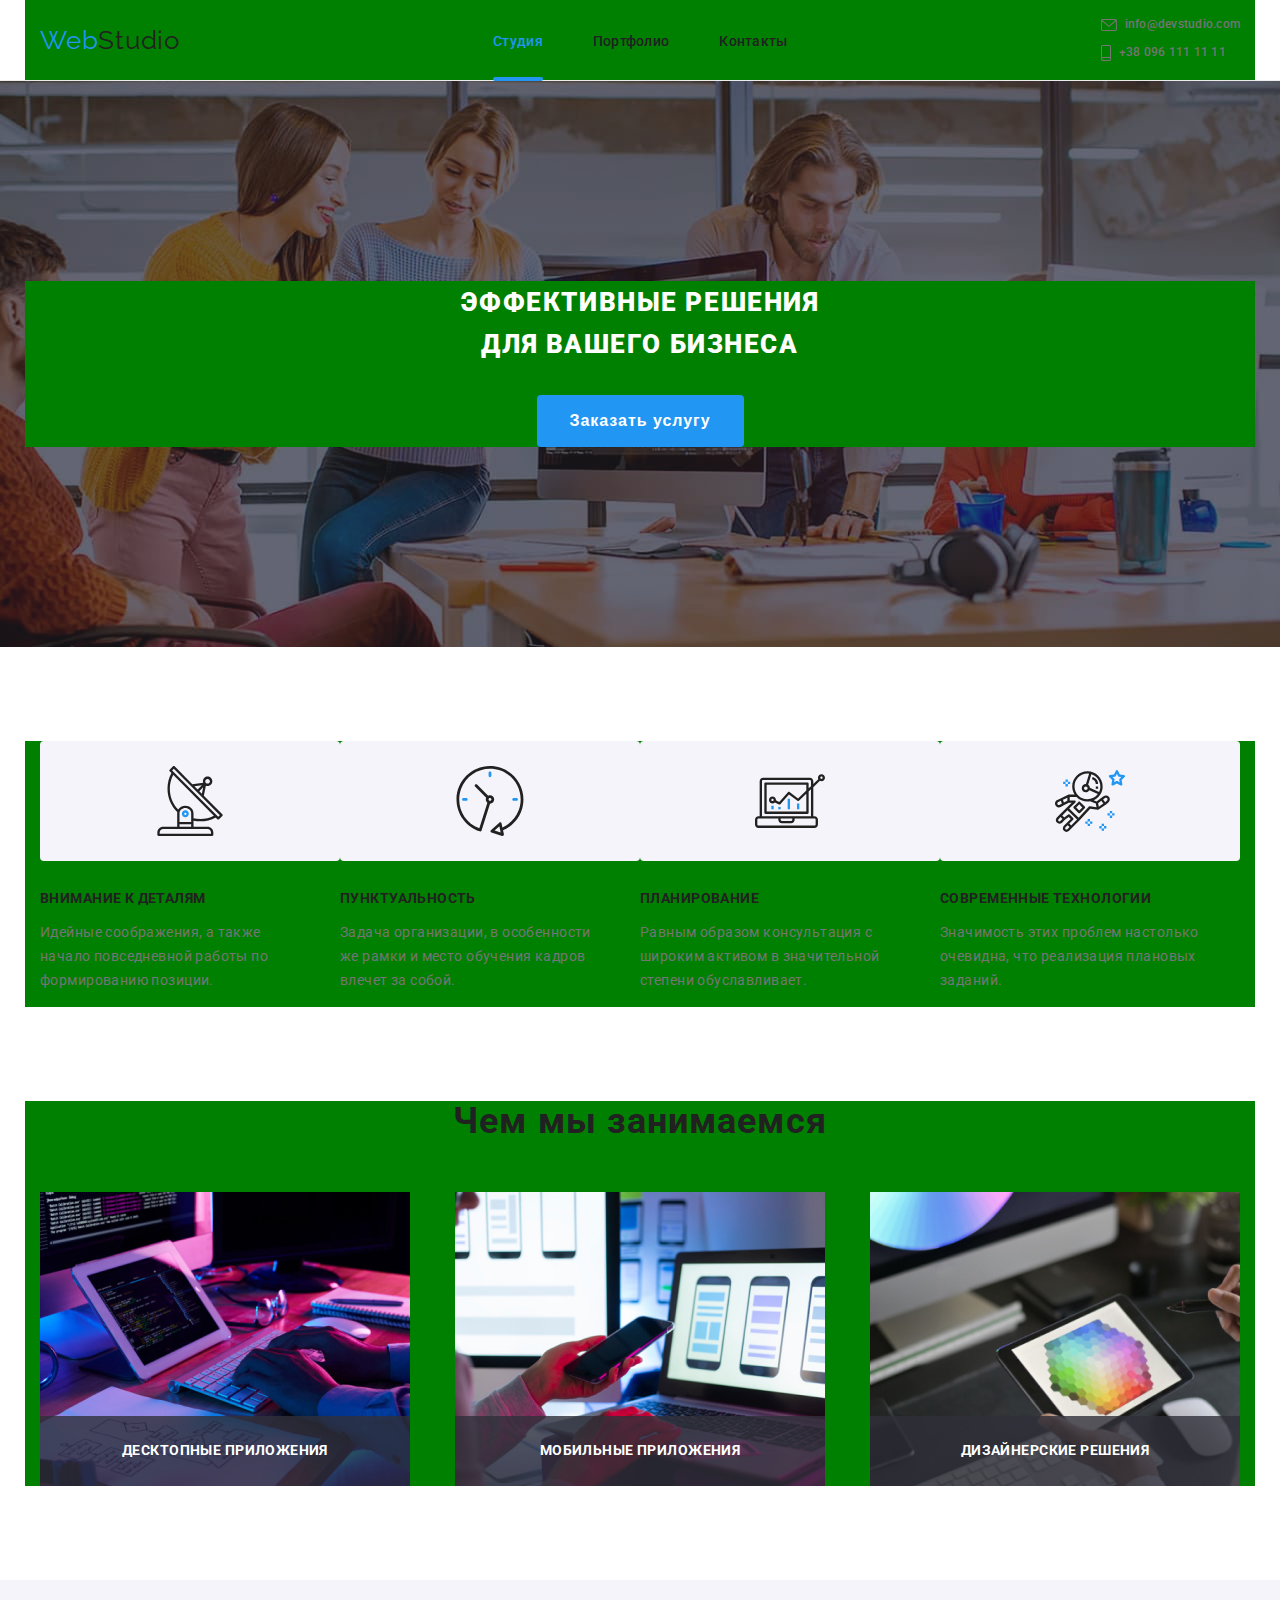
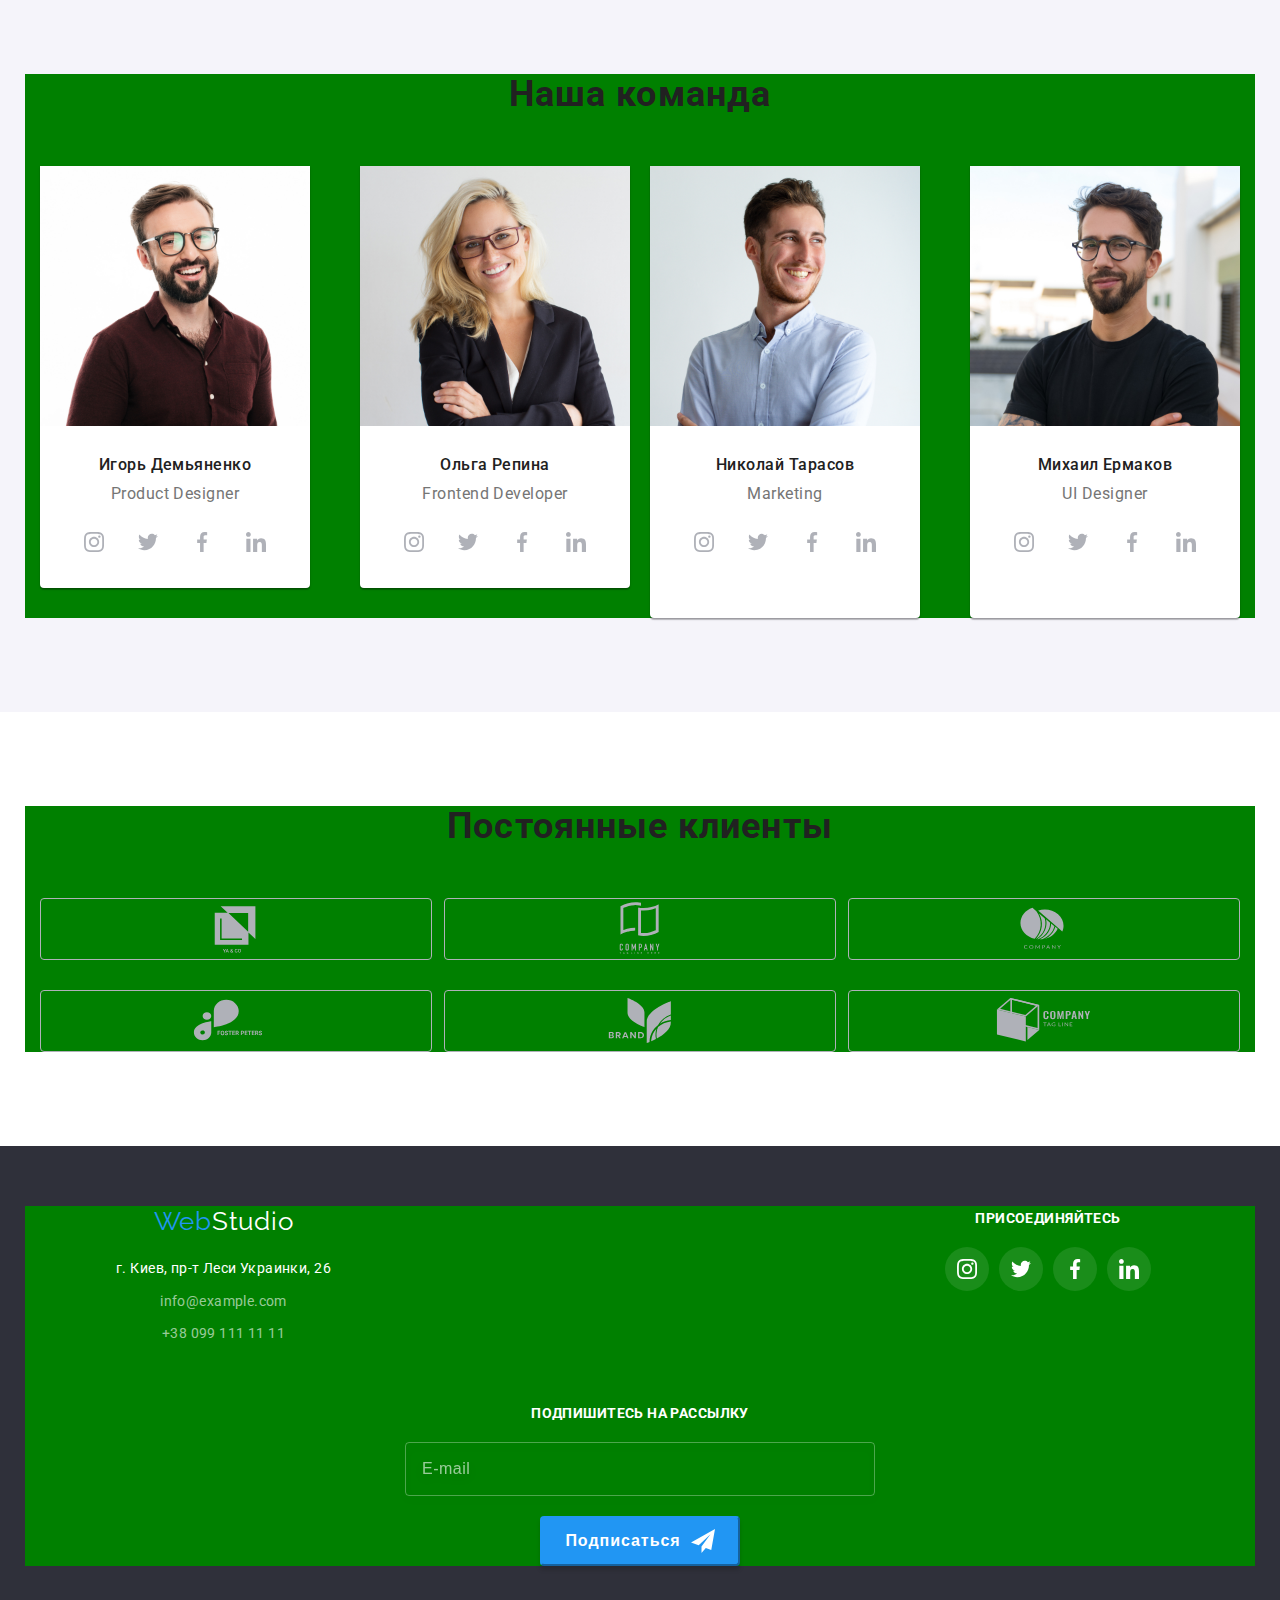
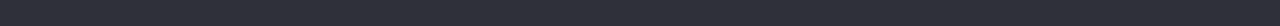
==== commit 51c86502: "HW8 Tablet Adaptive" ====
--- a/index.html
+++ b/index.html
@@ -564,6 +564,7 @@
     <footer class="page-footer">
       <div class="container">
         <div class="page-footer__container">
+          <!-- Логотип Адресс -->
           <div class="page-footer__links-box">
             <a href="./index.html" class="logo logo-footer"
               >Web<span class="logo__second-color-footer">Studio</span></a
--- a/css/main.min.css
+++ b/css/main.min.css
@@ -1,2 +1,2 @@
-html{-webkit-box-sizing:border-box;box-sizing:border-box;height:100%}body{background-color:#fff;font-family:roboto,sans-serif;color:#212121;margin:0 auto;height:100%}a{text-decoration:none}h1,h2,h3,h4,h5,h6,p,ul{-webkit-padding-start:0;padding-inline-start:0}ul{margin-top:0;margin-bottom:0;list-style:none}.section{padding-top:60px;padding-bottom:60px}@media screen and (min-width: 1200px){.section{padding-bottom:94px;padding-top:94px}}.container{padding-left:15px;padding-right:15px;margin:0 auto}@media screen and (min-width: 480px){.container{max-width:480px}}@media screen and (min-width: 768px){.container{max-width:768px}}@media screen and (min-width: 1200px){.container{max-width:1200px;background-color:green}}.logo{font-family:Raleway;font-size:26px;line-height:1.19;letter-spacing:0.03em;color:#2196f3}.logo__second-color-header{color:#212121}.logo__second-color-footer{color:#fff}.menu-button{background-color:transparent;z-index:9;margin:0;padding:0;border:none}@media screen and (min-width: 768px){.menu-button{display:none}}.menu-button:hover,.menu-button:focus{fill:#2196f3}.menu-button .icon-menu-close{display:none}.menu-button.is-open .icon-menu-close{display:block}.menu-button.is-open .icon-menu{display:none}.mobile-menu-social{display:-webkit-box;display:-webkit-flex;display:-ms-flexbox;display:flex;-webkit-flex-wrap:wrap;-ms-flex-wrap:wrap;flex-wrap:wrap;margin-top:64px}@media screen and (min-width: 768px){.mobile-menu-social{display:none}}.mobile-menu-social a{font-weight:500;font-size:18px;line-height:1.22;letter-spacing:0.02em;color:#2196f3}.mobile-menu-social li{border-right:1px solid rgba(33,33,33,0.2);padding-right:10px;padding-left:10px}.mobile-menu-social li:last-child{border-right:none}.mobile-menu-social li:first-child{padding-left:0}.mobile-menu-social li:last-child{padding-right:0px}@media screen and (max-width: 767px){.header-mobile-box{position:absolute;z-index:8}}@media screen and (max-width: 767px){.header-contact__link.phone-number{font-size:34px;line-height:1.17;color:#2196f3}}@media screen and (max-width: 767px){.header-contact__item.phone-number{margin-bottom:32px;-webkit-flex-wrap:wrap;-ms-flex-wrap:wrap;flex-wrap:wrap}}@media screen and (max-width: 767px){.header-logo-box{display:-webkit-box;display:-webkit-flex;display:-ms-flexbox;display:flex;-webkit-box-pack:justify;-webkit-justify-content:space-between;-ms-flex-pack:justify;justify-content:space-between;-webkit-box-align:center;-webkit-align-items:center;-ms-flex-align:center;align-items:center;min-height:60px}}@media screen and (min-width: 768px){.header-logo-box{-webkit-box-flex:1;-webkit-flex-grow:1;-ms-flex-positive:1;flex-grow:1}}@media screen and (max-width: 767px){.menu-container{display:none;-webkit-box-orient:vertical;-webkit-box-direction:normal;-webkit-flex-direction:column;-ms-flex-direction:column;flex-direction:column;-webkit-box-pack:justify;-webkit-justify-content:space-between;-ms-flex-pack:justify;justify-content:space-between;height:100vh;width:100%;padding-top:48px;padding-left:40px;padding-bottom:48px;top:0;left:0;background-color:#fff}.menu-container.is-open{display:-webkit-box;display:-webkit-flex;display:-ms-flexbox;display:flex}}@media screen and (min-width: 768px){.menu-container{display:-webkit-box;display:-webkit-flex;display:-ms-flexbox;display:flex;-webkit-box-flex:1;-webkit-flex-grow:1;-ms-flex-positive:1;flex-grow:1;-webkit-box-pack:justify;-webkit-justify-content:space-between;-ms-flex-pack:justify;justify-content:space-between;-webkit-box-align:center;-webkit-align-items:center;-ms-flex-align:center;align-items:center}}.page-header{border-bottom:1px solid #ececec}@media screen and (max-width: 767px){.page-header__box{position:relative}}@media screen and (min-width: 768px){.page-header{height:80px;display:-webkit-box;display:-webkit-flex;display:-ms-flexbox;display:flex}.page-header__box{display:-webkit-box;display:-webkit-flex;display:-ms-flexbox;display:flex;-webkit-box-pack:justify;-webkit-justify-content:space-between;-ms-flex-pack:justify;justify-content:space-between;-webkit-box-align:center;-webkit-align-items:center;-ms-flex-align:center;align-items:center;-webkit-box-flex:1;-webkit-flex-grow:1;-ms-flex-positive:1;flex-grow:1}}.site-nav__link.current{position:relative;color:#2196f3}@media screen and (max-width: 767px){.site-nav__item{margin-bottom:32px}.site-nav__link{font-weight:500;font-size:40px;line-height:1.17;letter-spacing:0.02em;color:#212121}}@media screen and (min-width: 768px){.site-nav{display:-webkit-box;display:-webkit-flex;display:-ms-flexbox;display:flex;-webkit-box-orient:horizontal;-webkit-box-direction:normal;-webkit-flex-direction:row;-ms-flex-direction:row;flex-direction:row}.site-nav__link{font-weight:500;font-size:14px;line-height:1.14;letter-spacing:0.02em;color:#212121;-webkit-transition:250ms cubic-bezier(0.4, 0, 0.2, 1);-o-transition:250ms cubic-bezier(0.4, 0, 0.2, 1);transition:250ms cubic-bezier(0.4, 0, 0.2, 1);padding-top:32px;padding-bottom:32px}.site-nav__item:not(:last-child){margin-right:50px}.site-nav__link.current::before{bottom:0;position:absolute;display:inline-block;content:"";width:100%;height:4px;background-color:#2196f3;-webkit-border-radius:2px;border-radius:2px}.site-nav__link:focus,.site-nav__link:hover{color:#2196f3}}@media screen and (max-width: 767px){.header-contact{display:-webkit-box;display:-webkit-flex;display:-ms-flexbox;display:flex;-webkit-box-orient:vertical;-webkit-box-direction:reverse;-webkit-flex-direction:column-reverse;-ms-flex-direction:column-reverse;flex-direction:column-reverse;-webkit-box-align:start;-webkit-align-items:flex-start;-ms-flex-align:start;align-items:flex-start}.header-contact svg{display:none}.header-contact__link{font-weight:500;letter-spacing:0.02em;font-size:24px;line-height:28px;color:#757575}}@media screen and (min-width: 768px){.header-contact__link{font-weight:500;font-size:12px;line-height:1.16;letter-spacing:0.02em;color:#757575;display:-webkit-inline-box;display:-webkit-inline-flex;display:-ms-inline-flexbox;display:inline-flex;-webkit-box-align:center;-webkit-align-items:center;-ms-flex-align:center;align-items:center;-webkit-transition:250ms cubic-bezier(0.4, 0, 0.2, 1);-o-transition:250ms cubic-bezier(0.4, 0, 0.2, 1);transition:250ms cubic-bezier(0.4, 0, 0.2, 1)}.header-contact__link:focus,.header-contact__link:hover{color:#2196f3}.header-contact__item:not(:last-child){margin-bottom:10px}.header-contact__icon{fill:currentColor;margin-right:8px}}.page-footer{background-color:#2f303a;padding-top:60px;padding-bottom:60px}.page-footer__container{text-align:center}@media screen and (min-width: 1200px){.page-footer__container{display:-webkit-box;display:-webkit-flex;display:-ms-flexbox;display:flex;-webkit-box-align:start;-webkit-align-items:flex-start;-ms-flex-align:start;align-items:flex-start}}.page-footer__address-box{margin-top:20px}.footer-list__item{font-family:roboto,sans-serif;font-style:normal;font-weight:400;font-size:14px;line-height:1.71;letter-spacing:0.03em}.footer-list__item:not(:last-child){margin-bottom:8px}@media screen and (min-width: 1200px){.footer-list__item:not(:last-child){margin-bottom:9px}}.footer-list__map{color:#ffffff}.footer-list__mail,.footer-list__phone{color:rgba(255,255,255,0.6)}.connecting-box{margin-top:60px;display:-webkit-box;display:-webkit-flex;display:-ms-flexbox;display:flex;-webkit-box-orient:vertical;-webkit-box-direction:normal;-webkit-flex-direction:column;-ms-flex-direction:column;flex-direction:column;-webkit-box-align:center;-webkit-align-items:center;-ms-flex-align:center;align-items:center}.connecting-box__title{margin-top:0;margin-bottom:0;font-weight:700;font-size:14px;line-height:1.14;letter-spacing:0.03em;text-transform:uppercase;color:#ffffff}.connecting-box__list{list-style:none;display:-webkit-box;display:-webkit-flex;display:-ms-flexbox;display:flex;margin-top:20px}.connecting-box__list li:not(:last-child){margin-right:10px}.connecting-item__link{display:-webkit-box;display:-webkit-flex;display:-ms-flexbox;display:flex;-webkit-box-align:center;-webkit-align-items:center;-ms-flex-align:center;align-items:center;-webkit-box-pack:center;-webkit-justify-content:center;-ms-flex-pack:center;justify-content:center;width:44px;height:44px;background:rgba(255,255,255,0.1);-webkit-border-radius:50%;border-radius:50%;-webkit-transition:250ms cubic-bezier(0.4, 0, 0.2, 1);-o-transition:250ms cubic-bezier(0.4, 0, 0.2, 1);transition:250ms cubic-bezier(0.4, 0, 0.2, 1)}.connecting-item__link:hover,.connecting-item__link:focus{background-color:#2196f3;fill:#ffffff}.connecting-item__icon{fill:#ffffff}.subscribe-box{margin-top:60px;display:-webkit-inline-box;display:-webkit-inline-flex;display:-ms-inline-flexbox;display:inline-flex;-webkit-box-orient:vertical;-webkit-box-direction:normal;-webkit-flex-direction:column;-ms-flex-direction:column;flex-direction:column;width:100%}.subscribe-box__button{width:200px;height:50px;margin-top:20px;background:#2196f3;-webkit-box-shadow:0px 4px 4px rgba(0,0,0,0.15);box-shadow:0px 4px 4px rgba(0,0,0,0.15);-webkit-border-radius:4px;border-radius:4px;border-color:#2196f3;font-weight:700;font-size:16px;line-height:1.87;display:-webkit-inline-box;display:-webkit-inline-flex;display:-ms-inline-flexbox;display:inline-flex;-webkit-box-align:center;-webkit-align-items:center;-ms-flex-align:center;align-items:center;text-align:center;-webkit-box-pack:center;-webkit-justify-content:center;-ms-flex-pack:center;justify-content:center;letter-spacing:0.06em;color:#ffffff;cursor:pointer}.subscribe-box__button-ico{margin-left:10px;fill:#ffffff}.subscribe-box input::-webkit-input-placeholder{font-size:16px;line-height:1.25;letter-spacing:0.03em;color:rgba(255,255,255,0.6);-webkit-transition:250ms cubic-bezier(0.4, 0, 0.2, 1);-o-transition:250ms cubic-bezier(0.4, 0, 0.2, 1);transition:250ms cubic-bezier(0.4, 0, 0.2, 1)}.subscribe-box input:-ms-input-placeholder{font-size:16px;line-height:1.25;letter-spacing:0.03em;color:rgba(255,255,255,0.6);-webkit-transition:250ms cubic-bezier(0.4, 0, 0.2, 1);-o-transition:250ms cubic-bezier(0.4, 0, 0.2, 1);transition:250ms cubic-bezier(0.4, 0, 0.2, 1)}.subscribe-box input::-ms-input-placeholder{font-size:16px;line-height:1.25;letter-spacing:0.03em;color:rgba(255,255,255,0.6);-webkit-transition:250ms cubic-bezier(0.4, 0, 0.2, 1);-o-transition:250ms cubic-bezier(0.4, 0, 0.2, 1);transition:250ms cubic-bezier(0.4, 0, 0.2, 1)}.subscribe-box input::placeholder{font-size:16px;line-height:1.25;letter-spacing:0.03em;color:rgba(255,255,255,0.6);-webkit-transition:250ms cubic-bezier(0.4, 0, 0.2, 1);-o-transition:250ms cubic-bezier(0.4, 0, 0.2, 1);transition:250ms cubic-bezier(0.4, 0, 0.2, 1)}.subscribe-box input{height:50px;margin-top:20px;padding-left:16px;width:100%;background-color:transparent;outline:none;-webkit-border-radius:4px;border-radius:4px;border:1px solid rgba(255,255,255,0.3);-webkit-filter:drop-shadow(0px 4px 4px rgba(0,0,0,0.15));filter:drop-shadow(0px 4px 4px rgba(0,0,0,0.15));-webkit-transition:250ms cubic-bezier(0.4, 0, 0.2, 1);-o-transition:250ms cubic-bezier(0.4, 0, 0.2, 1);transition:250ms cubic-bezier(0.4, 0, 0.2, 1)}.subscribe-box input:focus,.subscribe-box input:hover{border:1px solid #2196f3;color:#fff}.subscribe-box__title{margin-top:0;margin-bottom:0;font-weight:700;font-size:14px;line-height:1.14;letter-spacing:0.03em;text-transform:uppercase;color:#ffffff}.hero{background-color:#c4c4c4;background-image:-webkit-gradient(linear, left top, left bottom, from(rgba(47,48,58,0.4)), to(rgba(47,48,58,0.4))),url("../images/hero-image.jpg");background-image:-webkit-linear-gradient(rgba(47,48,58,0.4), rgba(47,48,58,0.4)),url("../images/hero-image.jpg");background-image:-o-linear-gradient(rgba(47,48,58,0.4), rgba(47,48,58,0.4)),url("../images/hero-image.jpg");background-image:linear-gradient(rgba(47,48,58,0.4), rgba(47,48,58,0.4)),url("../images/hero-image.jpg");background-repeat:no-repeat;background-position:center;text-align:center;padding-top:118px;padding-bottom:118px}@media screen and (min-width: 1200px){.hero{padding-top:200px;padding-bottom:200px}}.hero__title{font-weight:900;font-size:44px;line-height:1.36;letter-spacing:0.06em;text-transform:uppercase;color:#ffffff;margin-top:0;margin-bottom:30px}@media screen and (max-width: 767px){.hero__title{font-size:26px;line-height:1.62}}.hero__button{display:inline-block;padding:10px 32px;background-color:#2196f3;color:#ffffff;border:1px solid transparent;-webkit-border-radius:4px;border-radius:4px;font-weight:700;font-size:16px;line-height:1.87;letter-spacing:0.06em;cursor:pointer}.studio-list{display:-webkit-box;display:-webkit-flex;display:-ms-flexbox;display:flex;-webkit-flex-wrap:wrap;-ms-flex-wrap:wrap;flex-wrap:wrap;-webkit-box-pack:justify;-webkit-justify-content:space-between;-ms-flex-pack:justify;justify-content:space-between}@media screen and (min-width: 1200px){.studio-list{-webkit-flex-wrap:nowrap;-ms-flex-wrap:nowrap;flex-wrap:nowrap}}.studio-item{width:100%}.studio-item__thumb{display:-webkit-box;display:-webkit-flex;display:-ms-flexbox;display:flex;-webkit-box-pack:center;-webkit-justify-content:center;-ms-flex-pack:center;justify-content:center;-webkit-box-align:center;-webkit-align-items:center;-ms-flex-align:center;align-items:center;height:120px;-webkit-border-radius:4px;border-radius:4px;margin-bottom:30px;background:#f5f4fa}.studio-item__icon{width:70px;height:70px}.studio-item__title{font-weight:700;font-size:14px;line-height:1.14;letter-spacing:0.03em;text-transform:uppercase;margin-bottom:10px;margin-top:0;text-align:center}.studio-item__text{color:#757575;font-size:14px;line-height:1.71;letter-spacing:0.03em}@media screen and (min-width: 1200px){.studio-item__text{width:270px}}.section-doing{margin-top:-94px}@media screen and (max-width: 767px){.section-doing{display:none}}.section-doing__main-title{text-align:center;font-weight:700;font-size:36px;line-height:1.16;letter-spacing:0.03em;margin-top:0;margin-bottom:50px}.section-doing__list{display:-webkit-box;display:-webkit-flex;display:-ms-flexbox;display:flex;-webkit-box-pack:justify;-webkit-justify-content:space-between;-ms-flex-pack:justify;justify-content:space-between}.doing-item__thumb{position:relative}.doing-item__thumb:before{display:inline-block;position:absolute;content:"";width:100%;height:70px;background:rgba(47,48,58,0.8);bottom:0}.doing-item__title-box{display:-webkit-box;display:-webkit-flex;display:-ms-flexbox;display:flex;-webkit-box-pack:center;-webkit-justify-content:center;-ms-flex-pack:center;justify-content:center;position:absolute;margin:27px 0;text-align:center;width:100%;bottom:0;left:50%;-webkit-transform:translate(-50%);-ms-transform:translate(-50%);transform:translate(-50%)}.doing-item__title{margin:0;font-weight:700;font-size:14px;line-height:1.14;letter-spacing:0.03em;color:#ffffff}.doing-item img{display:block}.section-team{background:#f5f4fa}.section-team__main-title{font-size:28px;line-height:1.17;font-weight:700;text-align:center;letter-spacing:0.03em;margin-top:0;margin-bottom:30px}@media screen and (min-width: 1200px){.section-team__main-title{font-size:36px;line-height:1.16;margin-top:0px;margin-bottom:50px}}@media screen and (min-width: 1200px){.section-team__list{display:-webkit-box;display:-webkit-flex;display:-ms-flexbox;display:flex;-webkit-box-pack:justify;-webkit-justify-content:space-between;-ms-flex-pack:justify;justify-content:space-between}}.section-team__item{width:100%;background:#fff;-webkit-box-shadow:0px 1px 3px rgba(0,0,0,0.12),0px 1px 1px rgba(0,0,0,0.14),0px 2px 1px rgba(0,0,0,0.2);box-shadow:0px 1px 3px rgba(0,0,0,0.12),0px 1px 1px rgba(0,0,0,0.14),0px 2px 1px rgba(0,0,0,0.2);-webkit-border-radius:0px 0px 4px 4px;border-radius:0px 0px 4px 4px}.section-team__item:not(:last-child){margin-bottom:30px}@media screen and (min-width: 1200px){.section-team__item{width:270px}}.section-team__photo{width:100%;display:block}@media screen and (min-width: 1200px){.section-team__photo{width:270px}}.team-box{padding-top:30px;padding-bottom:24px}.team-box__title{font-weight:500;font-size:16px;line-height:1.18;text-align:center;letter-spacing:0.03em;margin-top:0;margin-bottom:10px}.team-box__text{font-size:16px;line-height:1.18;text-align:center;letter-spacing:0.03em;color:#757575;margin-top:0;margin-bottom:0}.team-connect{list-style:none;display:-webkit-box;display:-webkit-flex;display:-ms-flexbox;display:flex;-webkit-box-orient:horizontal;-webkit-box-direction:normal;-webkit-flex-direction:row;-ms-flex-direction:row;flex-direction:row;-webkit-box-pack:center;-webkit-justify-content:center;-ms-flex-pack:center;justify-content:center;margin-top:16px;margin-left:32px;margin-right:32px}@media screen and (min-width: 1200px){.team-connect{-webkit-box-pack:justify;-webkit-justify-content:space-between;-ms-flex-pack:justify;justify-content:space-between}}.team-connect__box:not(:last-child){margin-right:10px}.team-connect__link{display:-webkit-box;display:-webkit-flex;display:-ms-flexbox;display:flex;-webkit-box-pack:center;-webkit-justify-content:center;-ms-flex-pack:center;justify-content:center;-webkit-box-align:center;-webkit-align-items:center;-ms-flex-align:center;align-items:center;width:44px;height:44px;fill:#afb1b8;-webkit-border-radius:50%;border-radius:50%;-webkit-transition:250ms cubic-bezier(0.4, 0, 0.2, 1);-o-transition:250ms cubic-bezier(0.4, 0, 0.2, 1);transition:250ms cubic-bezier(0.4, 0, 0.2, 1)}.team-connect__link:hover,.team-connect__link:focus{background-color:#2196f3;fill:#ffffff}.team-connect__icon{width:20px;height:20px}.clients-main-title{margin-top:0;margin-bottom:30px;font-size:28px;line-height:1.17;font-weight:700;text-align:center;letter-spacing:0.03em;color:#212121}@media screen and (min-width: 1200px){.clients-main-title{font-size:36px;line-height:1.16;margin-bottom:50px}}.clients-list{list-style:none;display:-webkit-box;display:-webkit-flex;display:-ms-flexbox;display:flex;-webkit-flex-wrap:wrap;-ms-flex-wrap:wrap;flex-wrap:wrap;-webkit-box-pack:justify;-webkit-justify-content:space-between;-ms-flex-pack:justify;justify-content:space-between}.clients-item{width:-webkit-calc((100% - 2 * 15px) / 2);width:calc((100% - 2 * 15px) / 2);border:1px solid #afb1b8;-webkit-border-radius:4px;border-radius:4px}.clients-item:not(:nth-last-child(-n+2)){margin-bottom:30px}.clients-item__link{display:-webkit-box;display:-webkit-flex;display:-ms-flexbox;display:flex;-webkit-box-pack:center;-webkit-justify-content:center;-ms-flex-pack:center;justify-content:center;-webkit-box-align:center;-webkit-align-items:center;-ms-flex-align:center;align-items:center;width:100%;height:100%;fill:#afb1b8;-webkit-transition:250ms cubic-bezier(0.4, 0, 0.2, 1);-o-transition:250ms cubic-bezier(0.4, 0, 0.2, 1);transition:250ms cubic-bezier(0.4, 0, 0.2, 1)}.clients-item:hover,.clients-item:focus{border-color:#2196f3}.clients-item__link:hover,.clients-item__link:focus{border-color:#2196f3;fill:#2196f3}.clients-item__icon{width:106px;height:60px}.backdrop{position:fixed;top:0;left:0;z-index:100;padding:93px 15px;width:100%;height:100%;background-color:rgba(0,0,0,0.2);-webkit-transition:250ms cubic-bezier(0.4, 0, 0.2, 1);-o-transition:250ms cubic-bezier(0.4, 0, 0.2, 1);transition:250ms cubic-bezier(0.4, 0, 0.2, 1);overflow-y:scroll}.backdrop.is-hidden{opacity:0;pointer-events:none;-webkit-transition:250ms cubic-bezier(0.4, 0, 0.2, 1);-o-transition:250ms cubic-bezier(0.4, 0, 0.2, 1);transition:250ms cubic-bezier(0.4, 0, 0.2, 1)}.modal{position:relative;-webkit-border-radius:4px;border-radius:4px;background-color:#ffffff;-webkit-box-shadow:0px 1px 3px rgba(0,0,0,0.12),0px 1px 1px rgba(0,0,0,0.14),0px 2px 1px rgba(0,0,0,0.2);box-shadow:0px 1px 3px rgba(0,0,0,0.12),0px 1px 1px rgba(0,0,0,0.14),0px 2px 1px rgba(0,0,0,0.2)}.modal__form{padding-left:40px;padding-right:40px;padding-bottom:50px}.modal__title-box{padding-left:40px;padding-right:40px;padding-bottom:12px;padding-top:40px}.modal__title{font-weight:700;font-size:20px;line-height:1.15;text-align:center;letter-spacing:0.03em;color:#212121}.modal__close-button{padding:0;position:absolute;right:8px;top:8px;width:30px;height:30px;background:#ffffff;border:1px solid rgba(0,0,0,0.1);-webkit-border-radius:50%;border-radius:50%;cursor:pointer}.modal__close-icon{fill:#000000;-webkit-transition:250ms cubic-bezier(0.4, 0, 0.2, 1);-o-transition:250ms cubic-bezier(0.4, 0, 0.2, 1);transition:250ms cubic-bezier(0.4, 0, 0.2, 1);position:absolute;top:50%;left:50%;-webkit-transform:translate(-50%, -50%);-ms-transform:translate(-50%, -50%);transform:translate(-50%, -50%)}.modal__close-button:hover .modal__close-icon{fill:#2196f3}.modal__close-button:focus .modal__close-icon{fill:#2196f3}.form-box{display:block;position:relative;margin-bottom:10px;font-size:12px;line-height:1.16;letter-spacing:0.01em;color:#757575;text-align:start}.form-box__input{vertical-align:middle;width:100%;height:40px;padding-left:42px;padding-right:10px;margin-top:4px;outline:none;border:1px solid rgba(33,33,33,0.2);-webkit-border-radius:4px;border-radius:4px;-webkit-transition:250ms cubic-bezier(0.4, 0, 0.2, 1);-o-transition:250ms cubic-bezier(0.4, 0, 0.2, 1);transition:250ms cubic-bezier(0.4, 0, 0.2, 1)}.form-box__input:hover,.form-box__input:focus{border-color:#2196f3}.form-box__icon{display:block;position:absolute;top:50%;left:12px;width:18px;height:18px;-webkit-transition:250ms cubic-bezier(0.4, 0, 0.2, 1);-o-transition:250ms cubic-bezier(0.4, 0, 0.2, 1);transition:250ms cubic-bezier(0.4, 0, 0.2, 1)}.form-box__input:hover+.form-box__icon,.form-box__input:focus+.form-box__icon{fill:#2196f3}.form-box__input.comment{padding-top:12px;padding-left:16px;resize:none;height:120px}.form-box__input::-webkit-input-placeholder{font-size:14px;line-height:16px;letter-spacing:0.01em;color:rgba(117,117,117,0.5)}.form-box__input:-ms-input-placeholder{font-size:14px;line-height:16px;letter-spacing:0.01em;color:rgba(117,117,117,0.5)}.form-box__input::-ms-input-placeholder{font-size:14px;line-height:16px;letter-spacing:0.01em;color:rgba(117,117,117,0.5)}.form-box__input::placeholder{font-size:14px;line-height:16px;letter-spacing:0.01em;color:rgba(117,117,117,0.5)}.policy-label{display:-webkit-box;display:-webkit-flex;display:-ms-flexbox;display:flex;-webkit-box-align:center;-webkit-align-items:center;-ms-flex-align:center;align-items:center;margin-top:25px;font-size:12px;line-height:14px;letter-spacing:0.03em;color:#757575;cursor:pointer}.policy-label a{color:#2196f3;text-decoration:underline}.policy-label::before{display:block;content:"";width:16px;height:15px;border:2px solid #212121;-webkit-border-radius:2px;border-radius:2px;margin-right:7px;margin-left:13px;-webkit-transition:250ms cubic-bezier(0.4, 0, 0.2, 1);-o-transition:250ms cubic-bezier(0.4, 0, 0.2, 1);transition:250ms cubic-bezier(0.4, 0, 0.2, 1)}.policy-checkbox{position:absolute;width:0px;height:0px;margin:0px;border:0px;padding:0px;clip:react(0 0 0 0);overflow:hidden}.policy-checkbox:hover+.policy-label::before,.policy-checkbox:focus+.policy-label::before{border:2px solid #2196f3}.policy-checkbox:checked+.policy-label::before{background-color:#2196f3;background-image:url(../images/icon-check.svg);background-repeat:no-repeat;background-position:center;-webkit-background-size:cover;background-size:cover;border:transparent}.modal-button-submit{margin-top:30px;border:#2196f3;width:200px;height:50px;left:700px;top:712px;background:#2196f3;-webkit-box-shadow:0px 4px 4px rgba(0,0,0,0.15);box-shadow:0px 4px 4px rgba(0,0,0,0.15);-webkit-border-radius:4px;border-radius:4px;font-weight:700;font-size:16px;line-height:1.87;letter-spacing:0.06em;color:#ffffff;cursor:pointer}.radio-buttons-list{display:-webkit-box;display:-webkit-flex;display:-ms-flexbox;display:flex;-webkit-flex-wrap:wrap;-ms-flex-wrap:wrap;flex-wrap:wrap;-webkit-box-align:start;-webkit-align-items:flex-start;-ms-flex-align:start;align-items:flex-start;margin-bottom:-12px}.radio-buttons-list__item{margin-right:8px}.radio-buttons-box{margin-bottom:40px}.radio-butons-list__item{margin-right:8px;margin-bottom:12px}.radio-button{background-color:#f5f4fa;padding:6px 22px;border:1px solid transparent;-webkit-border-radius:4px;border-radius:4px;font-family:roboto,sans-serif;color:#212121;font-weight:500;font-size:16px;line-height:1.62;text-align:center;letter-spacing:0.03em;cursor:pointer;-webkit-transition:250ms cubic-bezier(0.4, 0, 0.2, 1);-o-transition:250ms cubic-bezier(0.4, 0, 0.2, 1);transition:250ms cubic-bezier(0.4, 0, 0.2, 1)}.radio-button:hover,.radio-button:focus{background-color:#2196f3;color:#fff;-webkit-box-shadow:0px 3px 1px rgba(0,0,0,0.1),0px 1px 2px rgba(0,0,0,0.08),0px 2px 2px rgba(0,0,0,0.12);box-shadow:0px 3px 1px rgba(0,0,0,0.1),0px 1px 2px rgba(0,0,0,0.08),0px 2px 2px rgba(0,0,0,0.12)}.radio-filter-item{margin-bottom:30px;width:100%;border:1px solid #eeeeee;-webkit-transition:250ms cubic-bezier(0.4, 0, 0.2, 1);-o-transition:250ms cubic-bezier(0.4, 0, 0.2, 1);transition:250ms cubic-bezier(0.4, 0, 0.2, 1)}.radio-filter-item:nth-child(3n){margin-right:0px}.radio-filter-item:hover,.radio-filter-item:focus{-webkit-box-shadow:0px 1px 1px rgba(0,0,0,0.12),0px 4px 4px rgba(0,0,0,0.06),1px 4px 6px rgba(0,0,0,0.16);box-shadow:0px 1px 1px rgba(0,0,0,0.12),0px 4px 4px rgba(0,0,0,0.06),1px 4px 6px rgba(0,0,0,0.16)}.radio-filter-item:hover .radio-filter-thumb:before{-webkit-transform:translateY(0);-ms-transform:translateY(0);transform:translateY(0)}.radio-filter-item:hover .radio-filter-thumb__hover-box{-webkit-transform:translateY(0);-ms-transform:translateY(0);transform:translateY(0)}.radio-filter-item img{width:100%}.radio-filter-thumb{position:relative;overflow:hidden}.radio-filter-thumb .radio-filter-thumb:before{display:inline-block;position:absolute;content:"";width:100%;height:100%;background-color:rgba(33,150,243,0.1);bottom:0;-webkit-transform:translateY(100%);-ms-transform:translateY(100%);transform:translateY(100%)}.radio-filter-thumb__hover-box{display:inline-block;position:absolute;content:"";width:100%;height:100%;background:rgba(33,150,243,0.9);bottom:0;-webkit-transform:translateY(101%);-ms-transform:translateY(101%);transform:translateY(101%);display:-webkit-box;display:-webkit-flex;display:-ms-flexbox;display:flex;-webkit-box-pack:center;-webkit-justify-content:center;-ms-flex-pack:center;justify-content:center;position:absolute;width:100%;top:0;-webkit-transition:-webkit-transform 250ms cubic-bezier(0.4, 0, 0.2, 1);transition:-webkit-transform 250ms cubic-bezier(0.4, 0, 0.2, 1);-o-transition:transform 250ms cubic-bezier(0.4, 0, 0.2, 1);transition:transform 250ms cubic-bezier(0.4, 0, 0.2, 1);transition:transform 250ms cubic-bezier(0.4, 0, 0.2, 1), -webkit-transform 250ms cubic-bezier(0.4, 0, 0.2, 1)}.radio-filter-thumb__text{margin:63px 24px 0 24px;font-size:18px;line-height:1.56;letter-spacing:0.03em;color:#ffffff}.radio-filter-thumb__image{display:block}.radio-filter-box{padding:20px 24px}.radio-filter-box__title{margin-bottom:4px;margin-top:0px;font-family:roboto,sans-serif;font-style:normal;font-weight:700;font-size:18px;line-height:2;letter-spacing:0.06em;color:#212121}.radio-filter-box__subtitle{margin-bottom:0;margin-top:0;font-family:roboto,sans-serif;font-style:normal;font-weight:400;font-size:16px;line-height:1.87;letter-spacing:0.03em;color:#757575}
+html{-webkit-box-sizing:border-box;box-sizing:border-box;height:100%}body{background-color:#fff;font-family:roboto,sans-serif;color:#212121;margin:0 auto;height:100%}a{text-decoration:none}h1,h2,h3,h4,h5,h6,p,ul{-webkit-padding-start:0;padding-inline-start:0}ul{margin-top:0;margin-bottom:0;list-style:none}.section{padding-top:60px;padding-bottom:60px}@media screen and (min-width: 1200px){.section{padding-bottom:94px;padding-top:94px}}.container{padding-left:15px;padding-right:15px;margin:0 auto}@media screen and (min-width: 480px){.container{max-width:480px}}@media screen and (min-width: 768px){.container{max-width:768px}}@media screen and (min-width: 1200px){.container{max-width:1200px;background-color:green}}.logo{font-family:Raleway;font-size:26px;line-height:1.19;letter-spacing:0.03em;color:#2196f3}.logo__second-color-header{color:#212121}.logo__second-color-footer{color:#fff}.menu-button{background-color:transparent;z-index:9;margin:0;padding:0;border:none}@media screen and (min-width: 768px){.menu-button{display:none}}.menu-button:hover,.menu-button:focus{fill:#2196f3}.menu-button .icon-menu-close{display:none}.menu-button.is-open .icon-menu-close{display:block}.menu-button.is-open .icon-menu{display:none}.mobile-menu-social{display:-webkit-box;display:-webkit-flex;display:-ms-flexbox;display:flex;-webkit-flex-wrap:wrap;-ms-flex-wrap:wrap;flex-wrap:wrap;margin-top:64px}@media screen and (min-width: 768px){.mobile-menu-social{display:none}}.mobile-menu-social a{font-weight:500;font-size:18px;line-height:1.22;letter-spacing:0.02em;color:#2196f3}.mobile-menu-social li{border-right:1px solid rgba(33,33,33,0.2);padding-right:10px;padding-left:10px}.mobile-menu-social li:last-child{border-right:none}.mobile-menu-social li:first-child{padding-left:0}.mobile-menu-social li:last-child{padding-right:0px}@media screen and (max-width: 767px){.header-mobile-box{position:absolute;z-index:8}}@media screen and (max-width: 767px){.header-contact__link.phone-number{font-size:34px;line-height:1.17;color:#2196f3}}@media screen and (max-width: 767px){.header-contact__item.phone-number{margin-bottom:32px;-webkit-flex-wrap:wrap;-ms-flex-wrap:wrap;flex-wrap:wrap}}@media screen and (max-width: 767px){.header-logo-box{display:-webkit-box;display:-webkit-flex;display:-ms-flexbox;display:flex;-webkit-box-pack:justify;-webkit-justify-content:space-between;-ms-flex-pack:justify;justify-content:space-between;-webkit-box-align:center;-webkit-align-items:center;-ms-flex-align:center;align-items:center;min-height:60px}}@media screen and (min-width: 768px){.header-logo-box{-webkit-box-flex:1;-webkit-flex-grow:1;-ms-flex-positive:1;flex-grow:1}}@media screen and (max-width: 767px){.menu-container{display:none;-webkit-box-orient:vertical;-webkit-box-direction:normal;-webkit-flex-direction:column;-ms-flex-direction:column;flex-direction:column;-webkit-box-pack:justify;-webkit-justify-content:space-between;-ms-flex-pack:justify;justify-content:space-between;height:100vh;width:100%;padding-top:48px;padding-left:40px;padding-bottom:48px;top:0;left:0;background-color:#fff}.menu-container.is-open{display:-webkit-box;display:-webkit-flex;display:-ms-flexbox;display:flex}}@media screen and (min-width: 768px){.menu-container{display:-webkit-box;display:-webkit-flex;display:-ms-flexbox;display:flex;-webkit-box-flex:1;-webkit-flex-grow:1;-ms-flex-positive:1;flex-grow:1;-webkit-box-pack:justify;-webkit-justify-content:space-between;-ms-flex-pack:justify;justify-content:space-between;-webkit-box-align:center;-webkit-align-items:center;-ms-flex-align:center;align-items:center}}.page-header{border-bottom:1px solid #ececec}@media screen and (max-width: 767px){.page-header__box{position:relative}}@media screen and (min-width: 768px){.page-header{height:80px;display:-webkit-box;display:-webkit-flex;display:-ms-flexbox;display:flex}.page-header__box{display:-webkit-box;display:-webkit-flex;display:-ms-flexbox;display:flex;-webkit-box-pack:justify;-webkit-justify-content:space-between;-ms-flex-pack:justify;justify-content:space-between;-webkit-box-align:center;-webkit-align-items:center;-ms-flex-align:center;align-items:center;-webkit-box-flex:1;-webkit-flex-grow:1;-ms-flex-positive:1;flex-grow:1}}.site-nav__link.current{position:relative;color:#2196f3}@media screen and (max-width: 767px){.site-nav__item{margin-bottom:32px}.site-nav__link{font-weight:500;font-size:40px;line-height:1.17;letter-spacing:0.02em;color:#212121}}@media screen and (min-width: 768px){.site-nav{display:-webkit-box;display:-webkit-flex;display:-ms-flexbox;display:flex;-webkit-box-orient:horizontal;-webkit-box-direction:normal;-webkit-flex-direction:row;-ms-flex-direction:row;flex-direction:row}.site-nav__link{font-weight:500;font-size:14px;line-height:1.14;letter-spacing:0.02em;color:#212121;-webkit-transition:250ms cubic-bezier(0.4, 0, 0.2, 1);-o-transition:250ms cubic-bezier(0.4, 0, 0.2, 1);transition:250ms cubic-bezier(0.4, 0, 0.2, 1);padding-top:32px;padding-bottom:32px}.site-nav__item:not(:last-child){margin-right:50px}.site-nav__link.current::before{bottom:0;position:absolute;display:inline-block;content:"";width:100%;height:4px;background-color:#2196f3;-webkit-border-radius:2px;border-radius:2px}.site-nav__link:focus,.site-nav__link:hover{color:#2196f3}}@media screen and (max-width: 767px){.header-contact{display:-webkit-box;display:-webkit-flex;display:-ms-flexbox;display:flex;-webkit-box-orient:vertical;-webkit-box-direction:reverse;-webkit-flex-direction:column-reverse;-ms-flex-direction:column-reverse;flex-direction:column-reverse;-webkit-box-align:start;-webkit-align-items:flex-start;-ms-flex-align:start;align-items:flex-start}.header-contact svg{display:none}.header-contact__link{font-weight:500;letter-spacing:0.02em;font-size:24px;line-height:28px;color:#757575}}@media screen and (min-width: 768px){.header-contact__link{font-weight:500;font-size:12px;line-height:1.16;letter-spacing:0.02em;color:#757575;display:-webkit-inline-box;display:-webkit-inline-flex;display:-ms-inline-flexbox;display:inline-flex;-webkit-box-align:center;-webkit-align-items:center;-ms-flex-align:center;align-items:center;-webkit-transition:250ms cubic-bezier(0.4, 0, 0.2, 1);-o-transition:250ms cubic-bezier(0.4, 0, 0.2, 1);transition:250ms cubic-bezier(0.4, 0, 0.2, 1)}.header-contact__link:focus,.header-contact__link:hover{color:#2196f3}.header-contact__item:not(:last-child){margin-bottom:10px}.header-contact__icon{fill:currentColor;margin-right:8px}}.page-footer{background-color:#2f303a;padding-top:60px;padding-bottom:60px}@media screen and (min-width: 768px){.page-footer__links-box{margin-left:76px}}.page-footer__container{text-align:center}@media screen and (min-width: 768px){.page-footer__container{display:-webkit-box;display:-webkit-flex;display:-ms-flexbox;display:flex;-webkit-flex-wrap:wrap;-ms-flex-wrap:wrap;flex-wrap:wrap;-webkit-box-pack:justify;-webkit-justify-content:space-between;-ms-flex-pack:justify;justify-content:space-between}}@media screen and (min-width: 1200px){.page-footer__container{display:-webkit-box;display:-webkit-flex;display:-ms-flexbox;display:flex;-webkit-box-align:start;-webkit-align-items:flex-start;-ms-flex-align:start;align-items:flex-start}}.page-footer__address-box{margin-top:20px}@media screen and (min-width: 768px){.connecting-box{margin-right:89px;margin-top:5px}}.footer-list__item{font-family:roboto,sans-serif;font-style:normal;font-weight:400;font-size:14px;line-height:1.71;letter-spacing:0.03em}.footer-list__item:not(:last-child){margin-bottom:8px}@media screen and (min-width: 1200px){.footer-list__item:not(:last-child){margin-bottom:9px}}.footer-list__map{color:#ffffff}.footer-list__mail,.footer-list__phone{color:rgba(255,255,255,0.6)}.connecting-box{display:-webkit-box;display:-webkit-flex;display:-ms-flexbox;display:flex;-webkit-box-orient:vertical;-webkit-box-direction:normal;-webkit-flex-direction:column;-ms-flex-direction:column;flex-direction:column;-webkit-box-align:center;-webkit-align-items:center;-ms-flex-align:center;align-items:center}@media screen and (max-width: 767px){.connecting-box{margin-top:60px}}.connecting-box__title{margin-top:0;margin-bottom:0;font-weight:700;font-size:14px;line-height:1.14;letter-spacing:0.03em;text-transform:uppercase;color:#ffffff}.connecting-box__list{list-style:none;display:-webkit-box;display:-webkit-flex;display:-ms-flexbox;display:flex;margin-top:20px}.connecting-box__list li:not(:last-child){margin-right:10px}.connecting-item__link{display:-webkit-box;display:-webkit-flex;display:-ms-flexbox;display:flex;-webkit-box-align:center;-webkit-align-items:center;-ms-flex-align:center;align-items:center;-webkit-box-pack:center;-webkit-justify-content:center;-ms-flex-pack:center;justify-content:center;width:44px;height:44px;background:rgba(255,255,255,0.1);-webkit-border-radius:50%;border-radius:50%;-webkit-transition:250ms cubic-bezier(0.4, 0, 0.2, 1);-o-transition:250ms cubic-bezier(0.4, 0, 0.2, 1);transition:250ms cubic-bezier(0.4, 0, 0.2, 1)}.connecting-item__link:hover,.connecting-item__link:focus{background-color:#2196f3;fill:#ffffff}.connecting-item__icon{fill:#ffffff}.subscribe-box{margin-top:60px;display:-webkit-inline-box;display:-webkit-inline-flex;display:-ms-inline-flexbox;display:inline-flex;-webkit-box-orient:vertical;-webkit-box-direction:normal;-webkit-flex-direction:column;-ms-flex-direction:column;flex-direction:column;width:100%}.subscribe-box__button{width:200px;height:50px;margin-top:20px;background:#2196f3;-webkit-box-shadow:0px 4px 4px rgba(0,0,0,0.15);box-shadow:0px 4px 4px rgba(0,0,0,0.15);-webkit-border-radius:4px;border-radius:4px;border-color:#2196f3;font-weight:700;font-size:16px;line-height:1.87;display:-webkit-inline-box;display:-webkit-inline-flex;display:-ms-inline-flexbox;display:inline-flex;-webkit-box-align:center;-webkit-align-items:center;-ms-flex-align:center;align-items:center;text-align:center;-webkit-box-pack:center;-webkit-justify-content:center;-ms-flex-pack:center;justify-content:center;letter-spacing:0.06em;color:#ffffff;cursor:pointer}@media screen and (min-width: 768px){.subscribe-box__button{display:-webkit-box;display:-webkit-flex;display:-ms-flexbox;display:flex;margin-left:auto;margin-right:auto}}.subscribe-box__button-ico{margin-left:10px;fill:#ffffff}.subscribe-box input::-webkit-input-placeholder{font-size:16px;line-height:1.25;letter-spacing:0.03em;color:rgba(255,255,255,0.6);-webkit-transition:250ms cubic-bezier(0.4, 0, 0.2, 1);-o-transition:250ms cubic-bezier(0.4, 0, 0.2, 1);transition:250ms cubic-bezier(0.4, 0, 0.2, 1)}.subscribe-box input:-ms-input-placeholder{font-size:16px;line-height:1.25;letter-spacing:0.03em;color:rgba(255,255,255,0.6);-webkit-transition:250ms cubic-bezier(0.4, 0, 0.2, 1);-o-transition:250ms cubic-bezier(0.4, 0, 0.2, 1);transition:250ms cubic-bezier(0.4, 0, 0.2, 1)}.subscribe-box input::-ms-input-placeholder{font-size:16px;line-height:1.25;letter-spacing:0.03em;color:rgba(255,255,255,0.6);-webkit-transition:250ms cubic-bezier(0.4, 0, 0.2, 1);-o-transition:250ms cubic-bezier(0.4, 0, 0.2, 1);transition:250ms cubic-bezier(0.4, 0, 0.2, 1)}.subscribe-box input::placeholder{font-size:16px;line-height:1.25;letter-spacing:0.03em;color:rgba(255,255,255,0.6);-webkit-transition:250ms cubic-bezier(0.4, 0, 0.2, 1);-o-transition:250ms cubic-bezier(0.4, 0, 0.2, 1);transition:250ms cubic-bezier(0.4, 0, 0.2, 1)}.subscribe-box input{height:50px;margin-top:20px;padding-left:16px;background-color:transparent;outline:none;-webkit-border-radius:4px;border-radius:4px;border:1px solid rgba(255,255,255,0.3);-webkit-filter:drop-shadow(0px 4px 4px rgba(0,0,0,0.15));filter:drop-shadow(0px 4px 4px rgba(0,0,0,0.15));-webkit-transition:250ms cubic-bezier(0.4, 0, 0.2, 1);-o-transition:250ms cubic-bezier(0.4, 0, 0.2, 1);transition:250ms cubic-bezier(0.4, 0, 0.2, 1)}@media screen and (max-width: 767px){.subscribe-box input{width:100%}}@media screen and (min-width: 768px){.subscribe-box input{width:450px}}.subscribe-box input:focus,.subscribe-box input:hover{border:1px solid #2196f3;color:#fff}.subscribe-box__title{margin-top:0;margin-bottom:0;font-weight:700;font-size:14px;line-height:1.14;letter-spacing:0.03em;text-transform:uppercase;color:#ffffff}.hero{background-color:#c4c4c4;background-image:-webkit-gradient(linear, left top, left bottom, from(rgba(47,48,58,0.4)), to(rgba(47,48,58,0.4))),url("../images/hero-image.jpg");background-image:-webkit-linear-gradient(rgba(47,48,58,0.4), rgba(47,48,58,0.4)),url("../images/hero-image.jpg");background-image:-o-linear-gradient(rgba(47,48,58,0.4), rgba(47,48,58,0.4)),url("../images/hero-image.jpg");background-image:linear-gradient(rgba(47,48,58,0.4), rgba(47,48,58,0.4)),url("../images/hero-image.jpg");background-repeat:no-repeat;background-position:center;text-align:center;padding-top:118px;padding-bottom:118px}@media screen and (min-width: 1200px){.hero{padding-top:200px;padding-bottom:200px}}.hero__title{font-weight:900;font-size:44px;line-height:1.36;letter-spacing:0.06em;text-transform:uppercase;color:#ffffff;margin-top:0;margin-bottom:30px}@media screen and (max-width: 767px){.hero__title{font-size:26px;line-height:1.62}}@media screen and (min-width: 768px){.hero__title{font-size:26px;line-height:42px}}.hero__button{display:inline-block;padding:10px 32px;background-color:#2196f3;color:#ffffff;border:1px solid transparent;-webkit-border-radius:4px;border-radius:4px;font-weight:700;font-size:16px;line-height:1.87;letter-spacing:0.06em;cursor:pointer}.studio-list{display:-webkit-box;display:-webkit-flex;display:-ms-flexbox;display:flex;-webkit-flex-wrap:wrap;-ms-flex-wrap:wrap;flex-wrap:wrap;-webkit-box-pack:justify;-webkit-justify-content:space-between;-ms-flex-pack:justify;justify-content:space-between}@media screen and (min-width: 1200px){.studio-list{-webkit-flex-wrap:nowrap;-ms-flex-wrap:nowrap;flex-wrap:nowrap}}@media screen and (max-width: 767px){.studio-item{width:100%}}@media screen and (min-width: 768px){.studio-item{width:-webkit-calc((100% - 4 * 15px) / 2);width:calc((100% - 4 * 15px) / 2)}}.studio-item__thumb{display:-webkit-box;display:-webkit-flex;display:-ms-flexbox;display:flex;-webkit-box-pack:center;-webkit-justify-content:center;-ms-flex-pack:center;justify-content:center;-webkit-box-align:center;-webkit-align-items:center;-ms-flex-align:center;align-items:center;height:120px;-webkit-border-radius:4px;border-radius:4px;margin-bottom:30px;background:#f5f4fa}.studio-item__icon{width:70px;height:70px}.studio-item__title{font-weight:700;font-size:14px;line-height:1.14;letter-spacing:0.03em;text-transform:uppercase;margin-bottom:10px;margin-top:0;text-align:center}@media screen and (min-width: 768px){.studio-item__title{text-align:start}}.studio-item__text{color:#757575;font-size:14px;line-height:1.71;letter-spacing:0.03em}@media screen and (min-width: 1200px){.studio-item__text{width:270px}}.section-doing{margin-top:-94px}@media screen and (max-width: 1199px){.section-doing{display:none}}.section-doing__main-title{text-align:center;font-weight:700;font-size:36px;line-height:1.16;letter-spacing:0.03em;margin-top:0;margin-bottom:50px}.section-doing__list{display:-webkit-box;display:-webkit-flex;display:-ms-flexbox;display:flex;-webkit-box-pack:justify;-webkit-justify-content:space-between;-ms-flex-pack:justify;justify-content:space-between}.doing-item__thumb{position:relative}.doing-item__thumb:before{display:inline-block;position:absolute;content:"";width:100%;height:70px;background:rgba(47,48,58,0.8);bottom:0}.doing-item__title-box{display:-webkit-box;display:-webkit-flex;display:-ms-flexbox;display:flex;-webkit-box-pack:center;-webkit-justify-content:center;-ms-flex-pack:center;justify-content:center;position:absolute;margin:27px 0;text-align:center;width:100%;bottom:0;left:50%;-webkit-transform:translate(-50%);-ms-transform:translate(-50%);transform:translate(-50%)}.doing-item__title{margin:0;font-weight:700;font-size:14px;line-height:1.14;letter-spacing:0.03em;color:#ffffff}.doing-item img{display:block}.section-team{background:#f5f4fa}.section-team__main-title{font-size:28px;line-height:1.17;font-weight:700;text-align:center;letter-spacing:0.03em;margin-top:0;margin-bottom:30px}@media screen and (min-width: 1200px){.section-team__main-title{font-size:36px;line-height:1.16;margin-top:0px;margin-bottom:50px}}@media screen and (min-width: 768px){.section-team__list{display:-webkit-box;display:-webkit-flex;display:-ms-flexbox;display:flex;-webkit-flex-wrap:wrap;-ms-flex-wrap:wrap;flex-wrap:wrap}}@media screen and (min-width: 1200px){.section-team__list{display:-webkit-box;display:-webkit-flex;display:-ms-flexbox;display:flex;-webkit-box-pack:justify;-webkit-justify-content:space-between;-ms-flex-pack:justify;justify-content:space-between}}.section-team__item{background:#fff;-webkit-box-shadow:0px 1px 3px rgba(0,0,0,0.12),0px 1px 1px rgba(0,0,0,0.14),0px 2px 1px rgba(0,0,0,0.2);box-shadow:0px 1px 3px rgba(0,0,0,0.12),0px 1px 1px rgba(0,0,0,0.14),0px 2px 1px rgba(0,0,0,0.2);-webkit-border-radius:0px 0px 4px 4px;border-radius:0px 0px 4px 4px}@media screen and (max-width: 767px){.section-team__item{width:100%}.section-team__item:not(:last-child){margin-bottom:30px}}@media screen and (min-width: 768px){.section-team__item{width:-webkit-calc((100% - 4 * 15px) / 2);width:calc((100% - 4 * 15px) / 2)}.section-team__item:nth-child(2n+1){margin-right:30px}.section-team__item:nth-child(-n+2){margin-bottom:30px}}@media screen and (min-width: 1200px){.section-team__item{width:270px}}.section-team__photo{width:100%;display:block}@media screen and (min-width: 1200px){.section-team__photo{width:270px}}.team-box{padding-top:30px;padding-bottom:24px}.team-box__title{font-weight:500;font-size:16px;line-height:1.18;text-align:center;letter-spacing:0.03em;margin-top:0;margin-bottom:10px}.team-box__text{font-size:16px;line-height:1.18;text-align:center;letter-spacing:0.03em;color:#757575;margin-top:0;margin-bottom:0}.team-connect{list-style:none;display:-webkit-box;display:-webkit-flex;display:-ms-flexbox;display:flex;-webkit-box-orient:horizontal;-webkit-box-direction:normal;-webkit-flex-direction:row;-ms-flex-direction:row;flex-direction:row;-webkit-box-pack:center;-webkit-justify-content:center;-ms-flex-pack:center;justify-content:center;margin-top:16px;margin-left:32px;margin-right:32px}@media screen and (min-width: 1200px){.team-connect{-webkit-box-pack:justify;-webkit-justify-content:space-between;-ms-flex-pack:justify;justify-content:space-between}}.team-connect__box:not(:last-child){margin-right:10px}.team-connect__link{display:-webkit-box;display:-webkit-flex;display:-ms-flexbox;display:flex;-webkit-box-pack:center;-webkit-justify-content:center;-ms-flex-pack:center;justify-content:center;-webkit-box-align:center;-webkit-align-items:center;-ms-flex-align:center;align-items:center;width:44px;height:44px;fill:#afb1b8;-webkit-border-radius:50%;border-radius:50%;-webkit-transition:250ms cubic-bezier(0.4, 0, 0.2, 1);-o-transition:250ms cubic-bezier(0.4, 0, 0.2, 1);transition:250ms cubic-bezier(0.4, 0, 0.2, 1)}.team-connect__link:hover,.team-connect__link:focus{background-color:#2196f3;fill:#ffffff}.team-connect__icon{width:20px;height:20px}.clients-main-title{margin-top:0;margin-bottom:30px;font-size:28px;line-height:1.17;font-weight:700;text-align:center;letter-spacing:0.03em;color:#212121}@media screen and (min-width: 1200px){.clients-main-title{font-size:36px;line-height:1.16;margin-bottom:50px}}.clients-list{list-style:none;display:-webkit-box;display:-webkit-flex;display:-ms-flexbox;display:flex;-webkit-flex-wrap:wrap;-ms-flex-wrap:wrap;flex-wrap:wrap;-webkit-box-pack:justify;-webkit-justify-content:space-between;-ms-flex-pack:justify;justify-content:space-between}.clients-item{border:1px solid #afb1b8;-webkit-border-radius:4px;border-radius:4px}@media screen and (max-width: 767px){.clients-item{width:-webkit-calc((100% - 2 * 15px) / 2);width:calc((100% - 2 * 15px) / 2)}.clients-item:not(:nth-last-child(-n+2)){margin-bottom:30px}}@media screen and (min-width: 768px){.clients-item{width:-webkit-calc((100% - 2 * 15px) / 3);width:calc((100% - 2 * 15px) / 3)}.clients-item:not(:nth-last-child(-n+3)){margin-bottom:30px}}.clients-item__link{display:-webkit-box;display:-webkit-flex;display:-ms-flexbox;display:flex;-webkit-box-pack:center;-webkit-justify-content:center;-ms-flex-pack:center;justify-content:center;-webkit-box-align:center;-webkit-align-items:center;-ms-flex-align:center;align-items:center;width:100%;height:100%;fill:#afb1b8;-webkit-transition:250ms cubic-bezier(0.4, 0, 0.2, 1);-o-transition:250ms cubic-bezier(0.4, 0, 0.2, 1);transition:250ms cubic-bezier(0.4, 0, 0.2, 1)}.clients-item:hover,.clients-item:focus{border-color:#2196f3}.clients-item__link:hover,.clients-item__link:focus{border-color:#2196f3;fill:#2196f3}.clients-item__icon{width:106px;height:60px}.backdrop{position:fixed;top:0;left:0;z-index:100;padding:93px 15px;width:100%;height:100%;background-color:rgba(0,0,0,0.2);-webkit-transition:250ms cubic-bezier(0.4, 0, 0.2, 1);-o-transition:250ms cubic-bezier(0.4, 0, 0.2, 1);transition:250ms cubic-bezier(0.4, 0, 0.2, 1);overflow-y:scroll}.backdrop.is-hidden{opacity:0;pointer-events:none;-webkit-transition:250ms cubic-bezier(0.4, 0, 0.2, 1);-o-transition:250ms cubic-bezier(0.4, 0, 0.2, 1);transition:250ms cubic-bezier(0.4, 0, 0.2, 1)}.modal{-webkit-border-radius:4px;border-radius:4px;background-color:#ffffff;-webkit-box-shadow:0px 1px 3px rgba(0,0,0,0.12),0px 1px 1px rgba(0,0,0,0.14),0px 2px 1px rgba(0,0,0,0.2);box-shadow:0px 1px 3px rgba(0,0,0,0.12),0px 1px 1px rgba(0,0,0,0.14),0px 2px 1px rgba(0,0,0,0.2)}@media screen and (min-width: 480px) and (max-width: 767px){.modal{top:50%;position:absolute;left:50%;-webkit-transform:translate(-50%, -50%);-ms-transform:translate(-50%, -50%);transform:translate(-50%, -50%)}}@media screen and (max-width: 767px){.modal{position:relative}}@media screen and (min-width: 768px){.modal{width:450px;position:absolute;top:50%;left:50%;-webkit-transform:translate(-50%, -50%);-ms-transform:translate(-50%, -50%);transform:translate(-50%, -50%)}}@media screen and (max-width: 1199px){.modal{max-width:450px}}.modal__form{padding-left:40px;padding-right:40px;padding-bottom:50px}.modal__title-box{padding-left:40px;padding-right:40px;padding-bottom:12px;padding-top:40px}.modal__title{font-weight:700;font-size:20px;line-height:1.15;text-align:center;letter-spacing:0.03em;color:#212121}.modal__close-button{padding:0;position:absolute;right:8px;top:8px;width:30px;height:30px;background:#ffffff;border:1px solid rgba(0,0,0,0.1);-webkit-border-radius:50%;border-radius:50%;cursor:pointer}.modal__close-icon{fill:#000000;-webkit-transition:250ms cubic-bezier(0.4, 0, 0.2, 1);-o-transition:250ms cubic-bezier(0.4, 0, 0.2, 1);transition:250ms cubic-bezier(0.4, 0, 0.2, 1);position:absolute;top:50%;left:50%;-webkit-transform:translate(-50%, -50%);-ms-transform:translate(-50%, -50%);transform:translate(-50%, -50%)}.modal__close-button:hover .modal__close-icon{fill:#2196f3}.modal__close-button:focus .modal__close-icon{fill:#2196f3}.form-box{display:block;position:relative;margin-bottom:10px;font-size:12px;line-height:1.16;letter-spacing:0.01em;color:#757575;text-align:start}.form-box__input{vertical-align:middle;width:100%;height:40px;padding-left:42px;padding-right:10px;margin-top:4px;outline:none;border:1px solid rgba(33,33,33,0.2);-webkit-border-radius:4px;border-radius:4px;-webkit-transition:250ms cubic-bezier(0.4, 0, 0.2, 1);-o-transition:250ms cubic-bezier(0.4, 0, 0.2, 1);transition:250ms cubic-bezier(0.4, 0, 0.2, 1)}.form-box__input:hover,.form-box__input:focus{border-color:#2196f3}.form-box__icon{display:block;position:absolute;top:50%;left:12px;width:18px;height:18px;-webkit-transition:250ms cubic-bezier(0.4, 0, 0.2, 1);-o-transition:250ms cubic-bezier(0.4, 0, 0.2, 1);transition:250ms cubic-bezier(0.4, 0, 0.2, 1)}.form-box__input:hover+.form-box__icon,.form-box__input:focus+.form-box__icon{fill:#2196f3}.form-box__input.comment{padding-top:12px;padding-left:16px;resize:none;height:120px}.form-box__input::-webkit-input-placeholder{font-size:14px;line-height:16px;letter-spacing:0.01em;color:rgba(117,117,117,0.5)}.form-box__input:-ms-input-placeholder{font-size:14px;line-height:16px;letter-spacing:0.01em;color:rgba(117,117,117,0.5)}.form-box__input::-ms-input-placeholder{font-size:14px;line-height:16px;letter-spacing:0.01em;color:rgba(117,117,117,0.5)}.form-box__input::placeholder{font-size:14px;line-height:16px;letter-spacing:0.01em;color:rgba(117,117,117,0.5)}.policy-label{display:-webkit-box;display:-webkit-flex;display:-ms-flexbox;display:flex;-webkit-box-align:center;-webkit-align-items:center;-ms-flex-align:center;align-items:center;margin-top:25px;font-size:12px;line-height:14px;letter-spacing:0.03em;color:#757575;cursor:pointer}.policy-label a{color:#2196f3;text-decoration:underline}.policy-label::before{display:block;content:"";width:16px;height:15px;border:2px solid #212121;-webkit-border-radius:2px;border-radius:2px;margin-right:7px;-webkit-transition:250ms cubic-bezier(0.4, 0, 0.2, 1);-o-transition:250ms cubic-bezier(0.4, 0, 0.2, 1);transition:250ms cubic-bezier(0.4, 0, 0.2, 1)}.policy-checkbox{position:absolute;width:0px;height:0px;margin:0px;border:0px;padding:0px;clip:react(0 0 0 0);overflow:hidden}.policy-checkbox:hover+.policy-label::before,.policy-checkbox:focus+.policy-label::before{border:2px solid #2196f3}.policy-checkbox:checked+.policy-label::before{background-color:#2196f3;background-image:url(../images/icon-check.svg);background-repeat:no-repeat;background-position:center;-webkit-background-size:cover;background-size:cover;border:transparent}.modal-button-submit{margin-top:30px;border:#2196f3;width:200px;height:50px;left:700px;top:712px;background:#2196f3;-webkit-box-shadow:0px 4px 4px rgba(0,0,0,0.15);box-shadow:0px 4px 4px rgba(0,0,0,0.15);-webkit-border-radius:4px;border-radius:4px;font-weight:700;font-size:16px;line-height:1.87;letter-spacing:0.06em;color:#ffffff;cursor:pointer}.radio-buttons-list{display:-webkit-box;display:-webkit-flex;display:-ms-flexbox;display:flex;-webkit-flex-wrap:wrap;-ms-flex-wrap:wrap;flex-wrap:wrap;-webkit-box-align:start;-webkit-align-items:flex-start;-ms-flex-align:start;align-items:flex-start;margin-bottom:-12px}.radio-buttons-list__item{margin-right:8px}.radio-buttons-box{margin-bottom:40px}@media screen and (min-width: 768px){.radio-buttons-box{display:-webkit-box;display:-webkit-flex;display:-ms-flexbox;display:flex;-webkit-box-pack:center;-webkit-justify-content:center;-ms-flex-pack:center;justify-content:center}}.radio-butons-list__item{margin-right:8px;margin-bottom:12px}.radio-button{background-color:#f5f4fa;padding:6px 22px;border:1px solid transparent;-webkit-border-radius:4px;border-radius:4px;font-family:roboto,sans-serif;color:#212121;font-weight:500;font-size:16px;line-height:1.62;text-align:center;letter-spacing:0.03em;cursor:pointer;-webkit-transition:250ms cubic-bezier(0.4, 0, 0.2, 1);-o-transition:250ms cubic-bezier(0.4, 0, 0.2, 1);transition:250ms cubic-bezier(0.4, 0, 0.2, 1)}.radio-button:hover,.radio-button:focus{background-color:#2196f3;color:#fff;-webkit-box-shadow:0px 3px 1px rgba(0,0,0,0.1),0px 1px 2px rgba(0,0,0,0.08),0px 2px 2px rgba(0,0,0,0.12);box-shadow:0px 3px 1px rgba(0,0,0,0.1),0px 1px 2px rgba(0,0,0,0.08),0px 2px 2px rgba(0,0,0,0.12)}@media screen and (min-width: 768px){.radio-filter-list{display:-webkit-box;display:-webkit-flex;display:-ms-flexbox;display:flex;-webkit-flex-wrap:wrap;-ms-flex-wrap:wrap;flex-wrap:wrap}}.radio-filter-item{border:1px solid #eeeeee;-webkit-transition:250ms cubic-bezier(0.4, 0, 0.2, 1);-o-transition:250ms cubic-bezier(0.4, 0, 0.2, 1);transition:250ms cubic-bezier(0.4, 0, 0.2, 1);margin-bottom:30px}@media screen and (max-width: 767px){.radio-filter-item{width:100%}.radio-filter-item:nth-child(3n){margin-right:0px}}@media screen and (min-width: 768px){.radio-filter-item{width:-webkit-calc((100% - 4 * 15px) / 2);width:calc((100% - 4 * 15px) / 2)}.radio-filter-item:nth-child(2n+1){margin-right:30px}.radio-filter-item:last-child{margin-bottom:0}}.radio-filter-item:hover,.radio-filter-item:focus{-webkit-box-shadow:0px 1px 1px rgba(0,0,0,0.12),0px 4px 4px rgba(0,0,0,0.06),1px 4px 6px rgba(0,0,0,0.16);box-shadow:0px 1px 1px rgba(0,0,0,0.12),0px 4px 4px rgba(0,0,0,0.06),1px 4px 6px rgba(0,0,0,0.16)}.radio-filter-item:hover .radio-filter-thumb:before{-webkit-transform:translateY(0);-ms-transform:translateY(0);transform:translateY(0)}.radio-filter-item:hover .radio-filter-thumb__hover-box{-webkit-transform:translateY(0);-ms-transform:translateY(0);transform:translateY(0)}.radio-filter-item img{width:100%}.radio-filter-thumb{position:relative;overflow:hidden}.radio-filter-thumb .radio-filter-thumb:before{display:inline-block;position:absolute;content:"";width:100%;height:100%;background-color:rgba(33,150,243,0.1);bottom:0;-webkit-transform:translateY(100%);-ms-transform:translateY(100%);transform:translateY(100%)}.radio-filter-thumb__hover-box{display:inline-block;position:absolute;content:"";width:100%;height:100%;background:rgba(33,150,243,0.9);bottom:0;-webkit-transform:translateY(101%);-ms-transform:translateY(101%);transform:translateY(101%);display:-webkit-box;display:-webkit-flex;display:-ms-flexbox;display:flex;-webkit-box-pack:center;-webkit-justify-content:center;-ms-flex-pack:center;justify-content:center;position:absolute;width:100%;top:0;-webkit-transition:-webkit-transform 250ms cubic-bezier(0.4, 0, 0.2, 1);transition:-webkit-transform 250ms cubic-bezier(0.4, 0, 0.2, 1);-o-transition:transform 250ms cubic-bezier(0.4, 0, 0.2, 1);transition:transform 250ms cubic-bezier(0.4, 0, 0.2, 1);transition:transform 250ms cubic-bezier(0.4, 0, 0.2, 1), -webkit-transform 250ms cubic-bezier(0.4, 0, 0.2, 1)}.radio-filter-thumb__text{margin:63px 24px 0 24px;font-size:18px;line-height:1.56;letter-spacing:0.03em;color:#ffffff}.radio-filter-thumb__image{display:block}.radio-filter-box{padding:20px 24px}.radio-filter-box__title{margin-bottom:4px;margin-top:0px;font-family:roboto,sans-serif;font-style:normal;font-weight:700;font-size:18px;line-height:2;letter-spacing:0.06em;color:#212121}.radio-filter-box__subtitle{margin-bottom:0;margin-top:0;font-family:roboto,sans-serif;font-style:normal;font-weight:400;font-size:16px;line-height:1.87;letter-spacing:0.03em;color:#757575}
 /*# sourceMappingURL=main.min.css.map */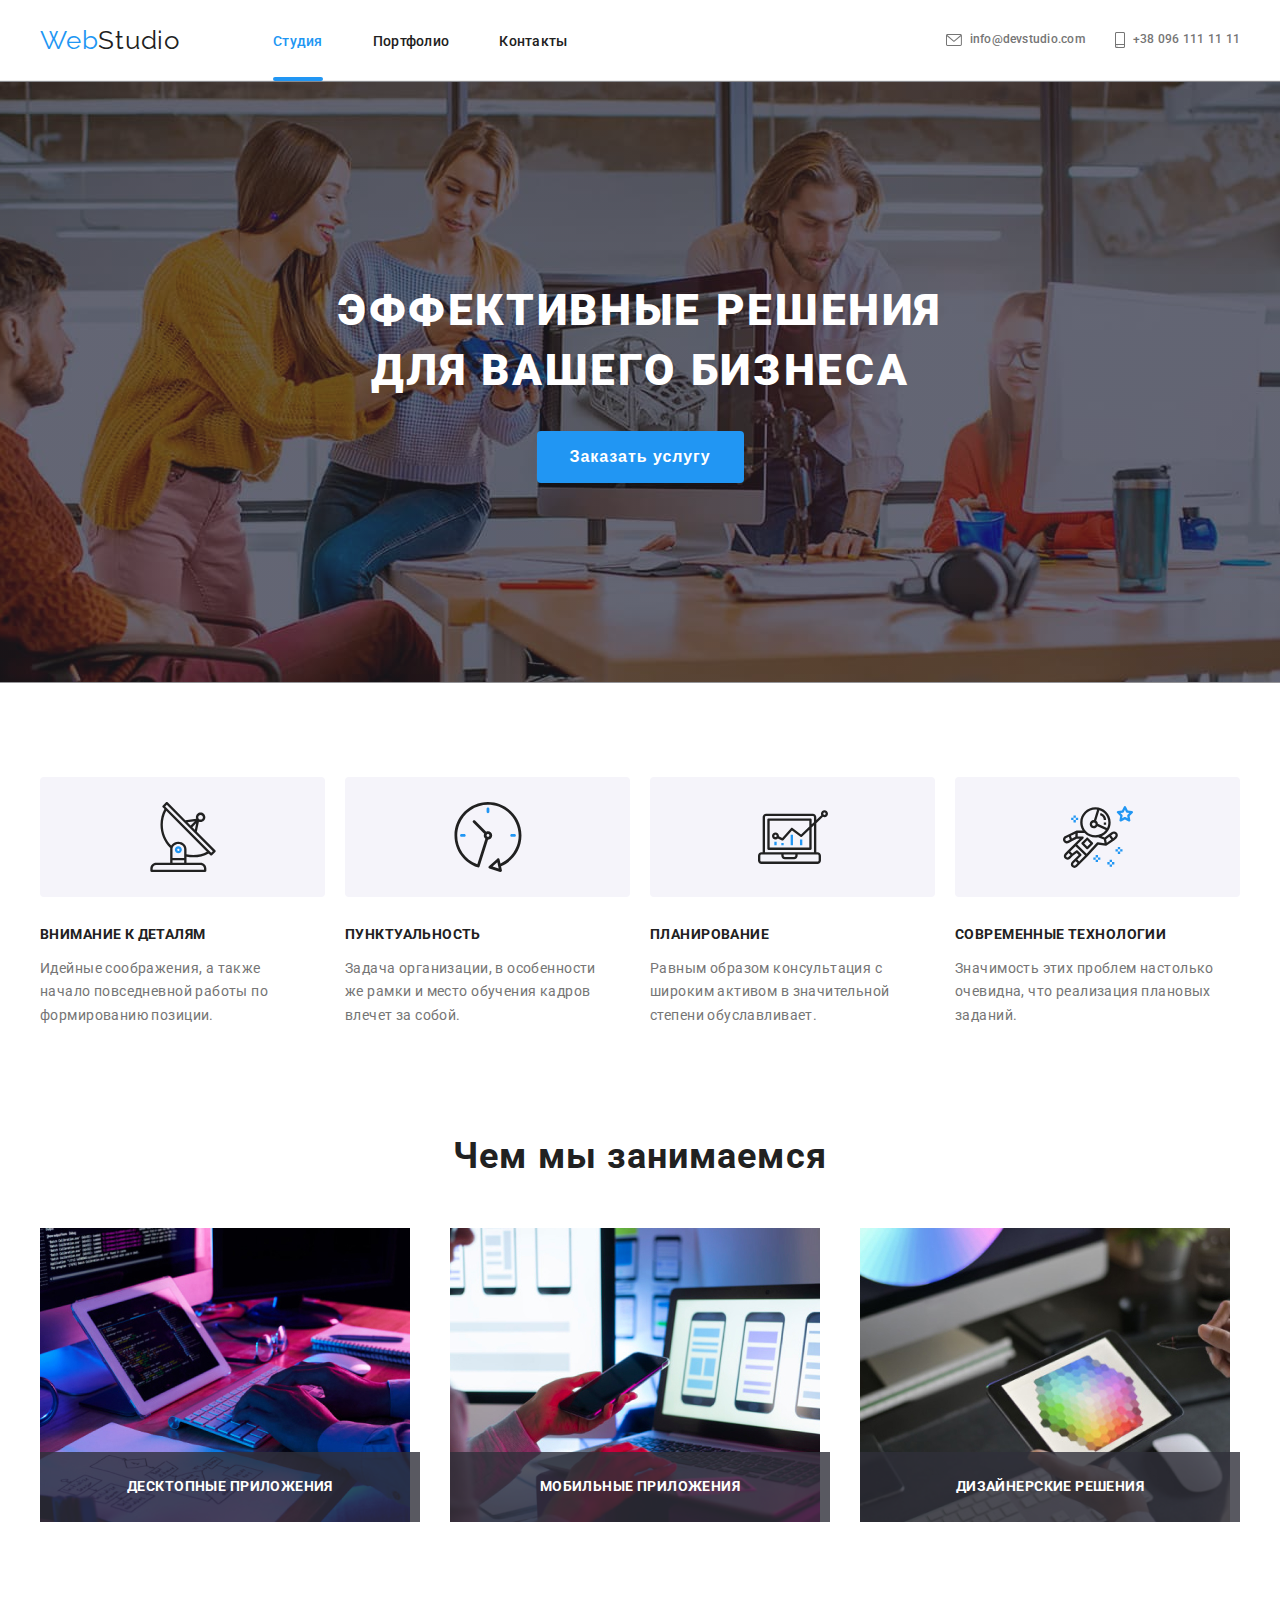
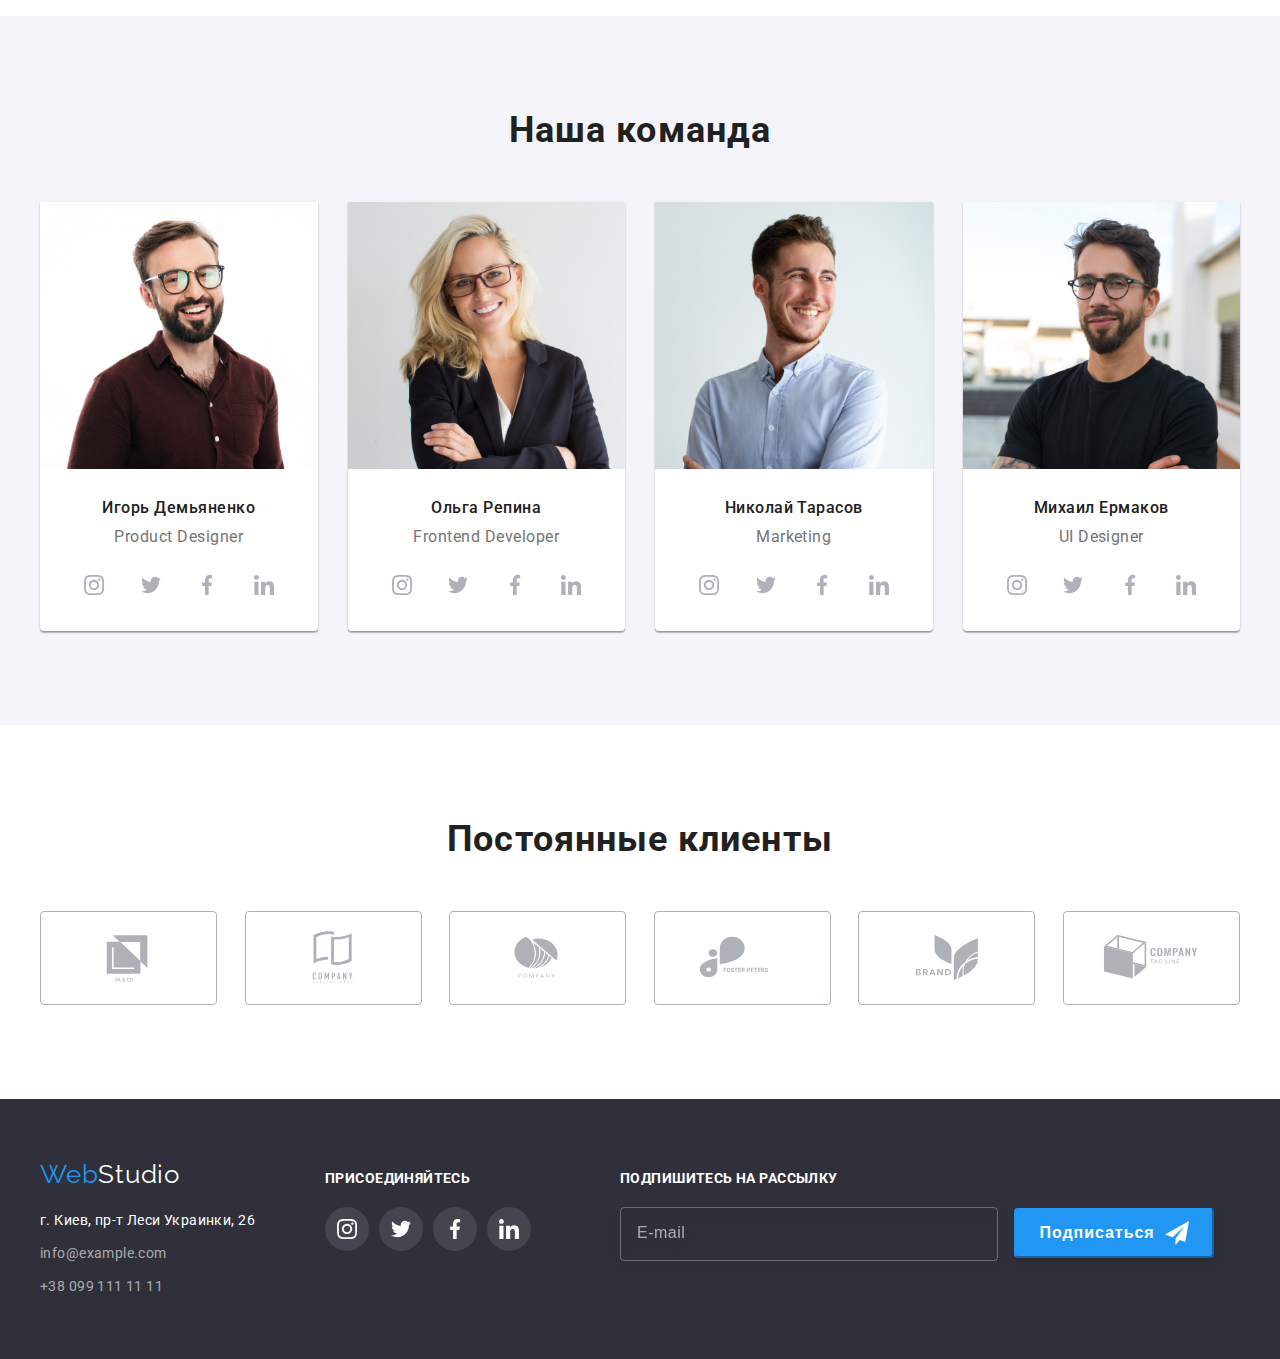
==== commit f103c670: "hw8" ====
--- a/index.html
+++ b/index.html
@@ -662,7 +662,7 @@
           <!-- ПОДПИШИСЬ -->
           <div class="subscribe-box">
             <p class="subscribe-box__title">ПОДПИШИТЕСЬ НА РАССЫЛКУ</p>
-            <div>
+            <div class="subscribe-box__input-button-box">
               <input type="email" name="email" placeholder="E-mail" />
               <button type="submit" class="subscribe-box__button">
                 Подписаться
--- a/css/main.min.css
+++ b/css/main.min.css
@@ -1,2 +1,2 @@
-html{-webkit-box-sizing:border-box;box-sizing:border-box;height:100%}body{background-color:#fff;font-family:roboto,sans-serif;color:#212121;margin:0 auto;height:100%}a{text-decoration:none}h1,h2,h3,h4,h5,h6,p,ul{-webkit-padding-start:0;padding-inline-start:0}ul{margin-top:0;margin-bottom:0;list-style:none}.section{padding-top:60px;padding-bottom:60px}@media screen and (min-width: 1200px){.section{padding-bottom:94px;padding-top:94px}}.container{padding-left:15px;padding-right:15px;margin:0 auto}@media screen and (min-width: 480px){.container{max-width:480px}}@media screen and (min-width: 768px){.container{max-width:768px}}@media screen and (min-width: 1200px){.container{max-width:1200px;background-color:green}}.logo{font-family:Raleway;font-size:26px;line-height:1.19;letter-spacing:0.03em;color:#2196f3}.logo__second-color-header{color:#212121}.logo__second-color-footer{color:#fff}.menu-button{background-color:transparent;z-index:9;margin:0;padding:0;border:none}@media screen and (min-width: 768px){.menu-button{display:none}}.menu-button:hover,.menu-button:focus{fill:#2196f3}.menu-button .icon-menu-close{display:none}.menu-button.is-open .icon-menu-close{display:block}.menu-button.is-open .icon-menu{display:none}.mobile-menu-social{display:-webkit-box;display:-webkit-flex;display:-ms-flexbox;display:flex;-webkit-flex-wrap:wrap;-ms-flex-wrap:wrap;flex-wrap:wrap;margin-top:64px}@media screen and (min-width: 768px){.mobile-menu-social{display:none}}.mobile-menu-social a{font-weight:500;font-size:18px;line-height:1.22;letter-spacing:0.02em;color:#2196f3}.mobile-menu-social li{border-right:1px solid rgba(33,33,33,0.2);padding-right:10px;padding-left:10px}.mobile-menu-social li:last-child{border-right:none}.mobile-menu-social li:first-child{padding-left:0}.mobile-menu-social li:last-child{padding-right:0px}@media screen and (max-width: 767px){.header-mobile-box{position:absolute;z-index:8}}@media screen and (max-width: 767px){.header-contact__link.phone-number{font-size:34px;line-height:1.17;color:#2196f3}}@media screen and (max-width: 767px){.header-contact__item.phone-number{margin-bottom:32px;-webkit-flex-wrap:wrap;-ms-flex-wrap:wrap;flex-wrap:wrap}}@media screen and (max-width: 767px){.header-logo-box{display:-webkit-box;display:-webkit-flex;display:-ms-flexbox;display:flex;-webkit-box-pack:justify;-webkit-justify-content:space-between;-ms-flex-pack:justify;justify-content:space-between;-webkit-box-align:center;-webkit-align-items:center;-ms-flex-align:center;align-items:center;min-height:60px}}@media screen and (min-width: 768px){.header-logo-box{-webkit-box-flex:1;-webkit-flex-grow:1;-ms-flex-positive:1;flex-grow:1}}@media screen and (max-width: 767px){.menu-container{display:none;-webkit-box-orient:vertical;-webkit-box-direction:normal;-webkit-flex-direction:column;-ms-flex-direction:column;flex-direction:column;-webkit-box-pack:justify;-webkit-justify-content:space-between;-ms-flex-pack:justify;justify-content:space-between;height:100vh;width:100%;padding-top:48px;padding-left:40px;padding-bottom:48px;top:0;left:0;background-color:#fff}.menu-container.is-open{display:-webkit-box;display:-webkit-flex;display:-ms-flexbox;display:flex}}@media screen and (min-width: 768px){.menu-container{display:-webkit-box;display:-webkit-flex;display:-ms-flexbox;display:flex;-webkit-box-flex:1;-webkit-flex-grow:1;-ms-flex-positive:1;flex-grow:1;-webkit-box-pack:justify;-webkit-justify-content:space-between;-ms-flex-pack:justify;justify-content:space-between;-webkit-box-align:center;-webkit-align-items:center;-ms-flex-align:center;align-items:center}}.page-header{border-bottom:1px solid #ececec}@media screen and (max-width: 767px){.page-header__box{position:relative}}@media screen and (min-width: 768px){.page-header{height:80px;display:-webkit-box;display:-webkit-flex;display:-ms-flexbox;display:flex}.page-header__box{display:-webkit-box;display:-webkit-flex;display:-ms-flexbox;display:flex;-webkit-box-pack:justify;-webkit-justify-content:space-between;-ms-flex-pack:justify;justify-content:space-between;-webkit-box-align:center;-webkit-align-items:center;-ms-flex-align:center;align-items:center;-webkit-box-flex:1;-webkit-flex-grow:1;-ms-flex-positive:1;flex-grow:1}}.site-nav__link.current{position:relative;color:#2196f3}@media screen and (max-width: 767px){.site-nav__item{margin-bottom:32px}.site-nav__link{font-weight:500;font-size:40px;line-height:1.17;letter-spacing:0.02em;color:#212121}}@media screen and (min-width: 768px){.site-nav{display:-webkit-box;display:-webkit-flex;display:-ms-flexbox;display:flex;-webkit-box-orient:horizontal;-webkit-box-direction:normal;-webkit-flex-direction:row;-ms-flex-direction:row;flex-direction:row}.site-nav__link{font-weight:500;font-size:14px;line-height:1.14;letter-spacing:0.02em;color:#212121;-webkit-transition:250ms cubic-bezier(0.4, 0, 0.2, 1);-o-transition:250ms cubic-bezier(0.4, 0, 0.2, 1);transition:250ms cubic-bezier(0.4, 0, 0.2, 1);padding-top:32px;padding-bottom:32px}.site-nav__item:not(:last-child){margin-right:50px}.site-nav__link.current::before{bottom:0;position:absolute;display:inline-block;content:"";width:100%;height:4px;background-color:#2196f3;-webkit-border-radius:2px;border-radius:2px}.site-nav__link:focus,.site-nav__link:hover{color:#2196f3}}@media screen and (max-width: 767px){.header-contact{display:-webkit-box;display:-webkit-flex;display:-ms-flexbox;display:flex;-webkit-box-orient:vertical;-webkit-box-direction:reverse;-webkit-flex-direction:column-reverse;-ms-flex-direction:column-reverse;flex-direction:column-reverse;-webkit-box-align:start;-webkit-align-items:flex-start;-ms-flex-align:start;align-items:flex-start}.header-contact svg{display:none}.header-contact__link{font-weight:500;letter-spacing:0.02em;font-size:24px;line-height:28px;color:#757575}}@media screen and (min-width: 768px){.header-contact__link{font-weight:500;font-size:12px;line-height:1.16;letter-spacing:0.02em;color:#757575;display:-webkit-inline-box;display:-webkit-inline-flex;display:-ms-inline-flexbox;display:inline-flex;-webkit-box-align:center;-webkit-align-items:center;-ms-flex-align:center;align-items:center;-webkit-transition:250ms cubic-bezier(0.4, 0, 0.2, 1);-o-transition:250ms cubic-bezier(0.4, 0, 0.2, 1);transition:250ms cubic-bezier(0.4, 0, 0.2, 1)}.header-contact__link:focus,.header-contact__link:hover{color:#2196f3}.header-contact__item:not(:last-child){margin-bottom:10px}.header-contact__icon{fill:currentColor;margin-right:8px}}.page-footer{background-color:#2f303a;padding-top:60px;padding-bottom:60px}@media screen and (min-width: 768px){.page-footer__links-box{margin-left:76px}}.page-footer__container{text-align:center}@media screen and (min-width: 768px){.page-footer__container{display:-webkit-box;display:-webkit-flex;display:-ms-flexbox;display:flex;-webkit-flex-wrap:wrap;-ms-flex-wrap:wrap;flex-wrap:wrap;-webkit-box-pack:justify;-webkit-justify-content:space-between;-ms-flex-pack:justify;justify-content:space-between}}@media screen and (min-width: 1200px){.page-footer__container{display:-webkit-box;display:-webkit-flex;display:-ms-flexbox;display:flex;-webkit-box-align:start;-webkit-align-items:flex-start;-ms-flex-align:start;align-items:flex-start}}.page-footer__address-box{margin-top:20px}@media screen and (min-width: 768px){.connecting-box{margin-right:89px;margin-top:5px}}.footer-list__item{font-family:roboto,sans-serif;font-style:normal;font-weight:400;font-size:14px;line-height:1.71;letter-spacing:0.03em}.footer-list__item:not(:last-child){margin-bottom:8px}@media screen and (min-width: 1200px){.footer-list__item:not(:last-child){margin-bottom:9px}}.footer-list__map{color:#ffffff}.footer-list__mail,.footer-list__phone{color:rgba(255,255,255,0.6)}.connecting-box{display:-webkit-box;display:-webkit-flex;display:-ms-flexbox;display:flex;-webkit-box-orient:vertical;-webkit-box-direction:normal;-webkit-flex-direction:column;-ms-flex-direction:column;flex-direction:column;-webkit-box-align:center;-webkit-align-items:center;-ms-flex-align:center;align-items:center}@media screen and (max-width: 767px){.connecting-box{margin-top:60px}}.connecting-box__title{margin-top:0;margin-bottom:0;font-weight:700;font-size:14px;line-height:1.14;letter-spacing:0.03em;text-transform:uppercase;color:#ffffff}.connecting-box__list{list-style:none;display:-webkit-box;display:-webkit-flex;display:-ms-flexbox;display:flex;margin-top:20px}.connecting-box__list li:not(:last-child){margin-right:10px}.connecting-item__link{display:-webkit-box;display:-webkit-flex;display:-ms-flexbox;display:flex;-webkit-box-align:center;-webkit-align-items:center;-ms-flex-align:center;align-items:center;-webkit-box-pack:center;-webkit-justify-content:center;-ms-flex-pack:center;justify-content:center;width:44px;height:44px;background:rgba(255,255,255,0.1);-webkit-border-radius:50%;border-radius:50%;-webkit-transition:250ms cubic-bezier(0.4, 0, 0.2, 1);-o-transition:250ms cubic-bezier(0.4, 0, 0.2, 1);transition:250ms cubic-bezier(0.4, 0, 0.2, 1)}.connecting-item__link:hover,.connecting-item__link:focus{background-color:#2196f3;fill:#ffffff}.connecting-item__icon{fill:#ffffff}.subscribe-box{margin-top:60px;display:-webkit-inline-box;display:-webkit-inline-flex;display:-ms-inline-flexbox;display:inline-flex;-webkit-box-orient:vertical;-webkit-box-direction:normal;-webkit-flex-direction:column;-ms-flex-direction:column;flex-direction:column;width:100%}.subscribe-box__button{width:200px;height:50px;margin-top:20px;background:#2196f3;-webkit-box-shadow:0px 4px 4px rgba(0,0,0,0.15);box-shadow:0px 4px 4px rgba(0,0,0,0.15);-webkit-border-radius:4px;border-radius:4px;border-color:#2196f3;font-weight:700;font-size:16px;line-height:1.87;display:-webkit-inline-box;display:-webkit-inline-flex;display:-ms-inline-flexbox;display:inline-flex;-webkit-box-align:center;-webkit-align-items:center;-ms-flex-align:center;align-items:center;text-align:center;-webkit-box-pack:center;-webkit-justify-content:center;-ms-flex-pack:center;justify-content:center;letter-spacing:0.06em;color:#ffffff;cursor:pointer}@media screen and (min-width: 768px){.subscribe-box__button{display:-webkit-box;display:-webkit-flex;display:-ms-flexbox;display:flex;margin-left:auto;margin-right:auto}}.subscribe-box__button-ico{margin-left:10px;fill:#ffffff}.subscribe-box input::-webkit-input-placeholder{font-size:16px;line-height:1.25;letter-spacing:0.03em;color:rgba(255,255,255,0.6);-webkit-transition:250ms cubic-bezier(0.4, 0, 0.2, 1);-o-transition:250ms cubic-bezier(0.4, 0, 0.2, 1);transition:250ms cubic-bezier(0.4, 0, 0.2, 1)}.subscribe-box input:-ms-input-placeholder{font-size:16px;line-height:1.25;letter-spacing:0.03em;color:rgba(255,255,255,0.6);-webkit-transition:250ms cubic-bezier(0.4, 0, 0.2, 1);-o-transition:250ms cubic-bezier(0.4, 0, 0.2, 1);transition:250ms cubic-bezier(0.4, 0, 0.2, 1)}.subscribe-box input::-ms-input-placeholder{font-size:16px;line-height:1.25;letter-spacing:0.03em;color:rgba(255,255,255,0.6);-webkit-transition:250ms cubic-bezier(0.4, 0, 0.2, 1);-o-transition:250ms cubic-bezier(0.4, 0, 0.2, 1);transition:250ms cubic-bezier(0.4, 0, 0.2, 1)}.subscribe-box input::placeholder{font-size:16px;line-height:1.25;letter-spacing:0.03em;color:rgba(255,255,255,0.6);-webkit-transition:250ms cubic-bezier(0.4, 0, 0.2, 1);-o-transition:250ms cubic-bezier(0.4, 0, 0.2, 1);transition:250ms cubic-bezier(0.4, 0, 0.2, 1)}.subscribe-box input{height:50px;margin-top:20px;padding-left:16px;background-color:transparent;outline:none;-webkit-border-radius:4px;border-radius:4px;border:1px solid rgba(255,255,255,0.3);-webkit-filter:drop-shadow(0px 4px 4px rgba(0,0,0,0.15));filter:drop-shadow(0px 4px 4px rgba(0,0,0,0.15));-webkit-transition:250ms cubic-bezier(0.4, 0, 0.2, 1);-o-transition:250ms cubic-bezier(0.4, 0, 0.2, 1);transition:250ms cubic-bezier(0.4, 0, 0.2, 1)}@media screen and (max-width: 767px){.subscribe-box input{width:100%}}@media screen and (min-width: 768px){.subscribe-box input{width:450px}}.subscribe-box input:focus,.subscribe-box input:hover{border:1px solid #2196f3;color:#fff}.subscribe-box__title{margin-top:0;margin-bottom:0;font-weight:700;font-size:14px;line-height:1.14;letter-spacing:0.03em;text-transform:uppercase;color:#ffffff}.hero{background-color:#c4c4c4;background-image:-webkit-gradient(linear, left top, left bottom, from(rgba(47,48,58,0.4)), to(rgba(47,48,58,0.4))),url("../images/hero-image.jpg");background-image:-webkit-linear-gradient(rgba(47,48,58,0.4), rgba(47,48,58,0.4)),url("../images/hero-image.jpg");background-image:-o-linear-gradient(rgba(47,48,58,0.4), rgba(47,48,58,0.4)),url("../images/hero-image.jpg");background-image:linear-gradient(rgba(47,48,58,0.4), rgba(47,48,58,0.4)),url("../images/hero-image.jpg");background-repeat:no-repeat;background-position:center;text-align:center;padding-top:118px;padding-bottom:118px}@media screen and (min-width: 1200px){.hero{padding-top:200px;padding-bottom:200px}}.hero__title{font-weight:900;font-size:44px;line-height:1.36;letter-spacing:0.06em;text-transform:uppercase;color:#ffffff;margin-top:0;margin-bottom:30px}@media screen and (max-width: 767px){.hero__title{font-size:26px;line-height:1.62}}@media screen and (min-width: 768px){.hero__title{font-size:26px;line-height:42px}}.hero__button{display:inline-block;padding:10px 32px;background-color:#2196f3;color:#ffffff;border:1px solid transparent;-webkit-border-radius:4px;border-radius:4px;font-weight:700;font-size:16px;line-height:1.87;letter-spacing:0.06em;cursor:pointer}.studio-list{display:-webkit-box;display:-webkit-flex;display:-ms-flexbox;display:flex;-webkit-flex-wrap:wrap;-ms-flex-wrap:wrap;flex-wrap:wrap;-webkit-box-pack:justify;-webkit-justify-content:space-between;-ms-flex-pack:justify;justify-content:space-between}@media screen and (min-width: 1200px){.studio-list{-webkit-flex-wrap:nowrap;-ms-flex-wrap:nowrap;flex-wrap:nowrap}}@media screen and (max-width: 767px){.studio-item{width:100%}}@media screen and (min-width: 768px){.studio-item{width:-webkit-calc((100% - 4 * 15px) / 2);width:calc((100% - 4 * 15px) / 2)}}.studio-item__thumb{display:-webkit-box;display:-webkit-flex;display:-ms-flexbox;display:flex;-webkit-box-pack:center;-webkit-justify-content:center;-ms-flex-pack:center;justify-content:center;-webkit-box-align:center;-webkit-align-items:center;-ms-flex-align:center;align-items:center;height:120px;-webkit-border-radius:4px;border-radius:4px;margin-bottom:30px;background:#f5f4fa}.studio-item__icon{width:70px;height:70px}.studio-item__title{font-weight:700;font-size:14px;line-height:1.14;letter-spacing:0.03em;text-transform:uppercase;margin-bottom:10px;margin-top:0;text-align:center}@media screen and (min-width: 768px){.studio-item__title{text-align:start}}.studio-item__text{color:#757575;font-size:14px;line-height:1.71;letter-spacing:0.03em}@media screen and (min-width: 1200px){.studio-item__text{width:270px}}.section-doing{margin-top:-94px}@media screen and (max-width: 1199px){.section-doing{display:none}}.section-doing__main-title{text-align:center;font-weight:700;font-size:36px;line-height:1.16;letter-spacing:0.03em;margin-top:0;margin-bottom:50px}.section-doing__list{display:-webkit-box;display:-webkit-flex;display:-ms-flexbox;display:flex;-webkit-box-pack:justify;-webkit-justify-content:space-between;-ms-flex-pack:justify;justify-content:space-between}.doing-item__thumb{position:relative}.doing-item__thumb:before{display:inline-block;position:absolute;content:"";width:100%;height:70px;background:rgba(47,48,58,0.8);bottom:0}.doing-item__title-box{display:-webkit-box;display:-webkit-flex;display:-ms-flexbox;display:flex;-webkit-box-pack:center;-webkit-justify-content:center;-ms-flex-pack:center;justify-content:center;position:absolute;margin:27px 0;text-align:center;width:100%;bottom:0;left:50%;-webkit-transform:translate(-50%);-ms-transform:translate(-50%);transform:translate(-50%)}.doing-item__title{margin:0;font-weight:700;font-size:14px;line-height:1.14;letter-spacing:0.03em;color:#ffffff}.doing-item img{display:block}.section-team{background:#f5f4fa}.section-team__main-title{font-size:28px;line-height:1.17;font-weight:700;text-align:center;letter-spacing:0.03em;margin-top:0;margin-bottom:30px}@media screen and (min-width: 1200px){.section-team__main-title{font-size:36px;line-height:1.16;margin-top:0px;margin-bottom:50px}}@media screen and (min-width: 768px){.section-team__list{display:-webkit-box;display:-webkit-flex;display:-ms-flexbox;display:flex;-webkit-flex-wrap:wrap;-ms-flex-wrap:wrap;flex-wrap:wrap}}@media screen and (min-width: 1200px){.section-team__list{display:-webkit-box;display:-webkit-flex;display:-ms-flexbox;display:flex;-webkit-box-pack:justify;-webkit-justify-content:space-between;-ms-flex-pack:justify;justify-content:space-between}}.section-team__item{background:#fff;-webkit-box-shadow:0px 1px 3px rgba(0,0,0,0.12),0px 1px 1px rgba(0,0,0,0.14),0px 2px 1px rgba(0,0,0,0.2);box-shadow:0px 1px 3px rgba(0,0,0,0.12),0px 1px 1px rgba(0,0,0,0.14),0px 2px 1px rgba(0,0,0,0.2);-webkit-border-radius:0px 0px 4px 4px;border-radius:0px 0px 4px 4px}@media screen and (max-width: 767px){.section-team__item{width:100%}.section-team__item:not(:last-child){margin-bottom:30px}}@media screen and (min-width: 768px){.section-team__item{width:-webkit-calc((100% - 4 * 15px) / 2);width:calc((100% - 4 * 15px) / 2)}.section-team__item:nth-child(2n+1){margin-right:30px}.section-team__item:nth-child(-n+2){margin-bottom:30px}}@media screen and (min-width: 1200px){.section-team__item{width:270px}}.section-team__photo{width:100%;display:block}@media screen and (min-width: 1200px){.section-team__photo{width:270px}}.team-box{padding-top:30px;padding-bottom:24px}.team-box__title{font-weight:500;font-size:16px;line-height:1.18;text-align:center;letter-spacing:0.03em;margin-top:0;margin-bottom:10px}.team-box__text{font-size:16px;line-height:1.18;text-align:center;letter-spacing:0.03em;color:#757575;margin-top:0;margin-bottom:0}.team-connect{list-style:none;display:-webkit-box;display:-webkit-flex;display:-ms-flexbox;display:flex;-webkit-box-orient:horizontal;-webkit-box-direction:normal;-webkit-flex-direction:row;-ms-flex-direction:row;flex-direction:row;-webkit-box-pack:center;-webkit-justify-content:center;-ms-flex-pack:center;justify-content:center;margin-top:16px;margin-left:32px;margin-right:32px}@media screen and (min-width: 1200px){.team-connect{-webkit-box-pack:justify;-webkit-justify-content:space-between;-ms-flex-pack:justify;justify-content:space-between}}.team-connect__box:not(:last-child){margin-right:10px}.team-connect__link{display:-webkit-box;display:-webkit-flex;display:-ms-flexbox;display:flex;-webkit-box-pack:center;-webkit-justify-content:center;-ms-flex-pack:center;justify-content:center;-webkit-box-align:center;-webkit-align-items:center;-ms-flex-align:center;align-items:center;width:44px;height:44px;fill:#afb1b8;-webkit-border-radius:50%;border-radius:50%;-webkit-transition:250ms cubic-bezier(0.4, 0, 0.2, 1);-o-transition:250ms cubic-bezier(0.4, 0, 0.2, 1);transition:250ms cubic-bezier(0.4, 0, 0.2, 1)}.team-connect__link:hover,.team-connect__link:focus{background-color:#2196f3;fill:#ffffff}.team-connect__icon{width:20px;height:20px}.clients-main-title{margin-top:0;margin-bottom:30px;font-size:28px;line-height:1.17;font-weight:700;text-align:center;letter-spacing:0.03em;color:#212121}@media screen and (min-width: 1200px){.clients-main-title{font-size:36px;line-height:1.16;margin-bottom:50px}}.clients-list{list-style:none;display:-webkit-box;display:-webkit-flex;display:-ms-flexbox;display:flex;-webkit-flex-wrap:wrap;-ms-flex-wrap:wrap;flex-wrap:wrap;-webkit-box-pack:justify;-webkit-justify-content:space-between;-ms-flex-pack:justify;justify-content:space-between}.clients-item{border:1px solid #afb1b8;-webkit-border-radius:4px;border-radius:4px}@media screen and (max-width: 767px){.clients-item{width:-webkit-calc((100% - 2 * 15px) / 2);width:calc((100% - 2 * 15px) / 2)}.clients-item:not(:nth-last-child(-n+2)){margin-bottom:30px}}@media screen and (min-width: 768px){.clients-item{width:-webkit-calc((100% - 2 * 15px) / 3);width:calc((100% - 2 * 15px) / 3)}.clients-item:not(:nth-last-child(-n+3)){margin-bottom:30px}}.clients-item__link{display:-webkit-box;display:-webkit-flex;display:-ms-flexbox;display:flex;-webkit-box-pack:center;-webkit-justify-content:center;-ms-flex-pack:center;justify-content:center;-webkit-box-align:center;-webkit-align-items:center;-ms-flex-align:center;align-items:center;width:100%;height:100%;fill:#afb1b8;-webkit-transition:250ms cubic-bezier(0.4, 0, 0.2, 1);-o-transition:250ms cubic-bezier(0.4, 0, 0.2, 1);transition:250ms cubic-bezier(0.4, 0, 0.2, 1)}.clients-item:hover,.clients-item:focus{border-color:#2196f3}.clients-item__link:hover,.clients-item__link:focus{border-color:#2196f3;fill:#2196f3}.clients-item__icon{width:106px;height:60px}.backdrop{position:fixed;top:0;left:0;z-index:100;padding:93px 15px;width:100%;height:100%;background-color:rgba(0,0,0,0.2);-webkit-transition:250ms cubic-bezier(0.4, 0, 0.2, 1);-o-transition:250ms cubic-bezier(0.4, 0, 0.2, 1);transition:250ms cubic-bezier(0.4, 0, 0.2, 1);overflow-y:scroll}.backdrop.is-hidden{opacity:0;pointer-events:none;-webkit-transition:250ms cubic-bezier(0.4, 0, 0.2, 1);-o-transition:250ms cubic-bezier(0.4, 0, 0.2, 1);transition:250ms cubic-bezier(0.4, 0, 0.2, 1)}.modal{-webkit-border-radius:4px;border-radius:4px;background-color:#ffffff;-webkit-box-shadow:0px 1px 3px rgba(0,0,0,0.12),0px 1px 1px rgba(0,0,0,0.14),0px 2px 1px rgba(0,0,0,0.2);box-shadow:0px 1px 3px rgba(0,0,0,0.12),0px 1px 1px rgba(0,0,0,0.14),0px 2px 1px rgba(0,0,0,0.2)}@media screen and (min-width: 480px) and (max-width: 767px){.modal{top:50%;position:absolute;left:50%;-webkit-transform:translate(-50%, -50%);-ms-transform:translate(-50%, -50%);transform:translate(-50%, -50%)}}@media screen and (max-width: 767px){.modal{position:relative}}@media screen and (min-width: 768px){.modal{width:450px;position:absolute;top:50%;left:50%;-webkit-transform:translate(-50%, -50%);-ms-transform:translate(-50%, -50%);transform:translate(-50%, -50%)}}@media screen and (max-width: 1199px){.modal{max-width:450px}}.modal__form{padding-left:40px;padding-right:40px;padding-bottom:50px}.modal__title-box{padding-left:40px;padding-right:40px;padding-bottom:12px;padding-top:40px}.modal__title{font-weight:700;font-size:20px;line-height:1.15;text-align:center;letter-spacing:0.03em;color:#212121}.modal__close-button{padding:0;position:absolute;right:8px;top:8px;width:30px;height:30px;background:#ffffff;border:1px solid rgba(0,0,0,0.1);-webkit-border-radius:50%;border-radius:50%;cursor:pointer}.modal__close-icon{fill:#000000;-webkit-transition:250ms cubic-bezier(0.4, 0, 0.2, 1);-o-transition:250ms cubic-bezier(0.4, 0, 0.2, 1);transition:250ms cubic-bezier(0.4, 0, 0.2, 1);position:absolute;top:50%;left:50%;-webkit-transform:translate(-50%, -50%);-ms-transform:translate(-50%, -50%);transform:translate(-50%, -50%)}.modal__close-button:hover .modal__close-icon{fill:#2196f3}.modal__close-button:focus .modal__close-icon{fill:#2196f3}.form-box{display:block;position:relative;margin-bottom:10px;font-size:12px;line-height:1.16;letter-spacing:0.01em;color:#757575;text-align:start}.form-box__input{vertical-align:middle;width:100%;height:40px;padding-left:42px;padding-right:10px;margin-top:4px;outline:none;border:1px solid rgba(33,33,33,0.2);-webkit-border-radius:4px;border-radius:4px;-webkit-transition:250ms cubic-bezier(0.4, 0, 0.2, 1);-o-transition:250ms cubic-bezier(0.4, 0, 0.2, 1);transition:250ms cubic-bezier(0.4, 0, 0.2, 1)}.form-box__input:hover,.form-box__input:focus{border-color:#2196f3}.form-box__icon{display:block;position:absolute;top:50%;left:12px;width:18px;height:18px;-webkit-transition:250ms cubic-bezier(0.4, 0, 0.2, 1);-o-transition:250ms cubic-bezier(0.4, 0, 0.2, 1);transition:250ms cubic-bezier(0.4, 0, 0.2, 1)}.form-box__input:hover+.form-box__icon,.form-box__input:focus+.form-box__icon{fill:#2196f3}.form-box__input.comment{padding-top:12px;padding-left:16px;resize:none;height:120px}.form-box__input::-webkit-input-placeholder{font-size:14px;line-height:16px;letter-spacing:0.01em;color:rgba(117,117,117,0.5)}.form-box__input:-ms-input-placeholder{font-size:14px;line-height:16px;letter-spacing:0.01em;color:rgba(117,117,117,0.5)}.form-box__input::-ms-input-placeholder{font-size:14px;line-height:16px;letter-spacing:0.01em;color:rgba(117,117,117,0.5)}.form-box__input::placeholder{font-size:14px;line-height:16px;letter-spacing:0.01em;color:rgba(117,117,117,0.5)}.policy-label{display:-webkit-box;display:-webkit-flex;display:-ms-flexbox;display:flex;-webkit-box-align:center;-webkit-align-items:center;-ms-flex-align:center;align-items:center;margin-top:25px;font-size:12px;line-height:14px;letter-spacing:0.03em;color:#757575;cursor:pointer}.policy-label a{color:#2196f3;text-decoration:underline}.policy-label::before{display:block;content:"";width:16px;height:15px;border:2px solid #212121;-webkit-border-radius:2px;border-radius:2px;margin-right:7px;-webkit-transition:250ms cubic-bezier(0.4, 0, 0.2, 1);-o-transition:250ms cubic-bezier(0.4, 0, 0.2, 1);transition:250ms cubic-bezier(0.4, 0, 0.2, 1)}.policy-checkbox{position:absolute;width:0px;height:0px;margin:0px;border:0px;padding:0px;clip:react(0 0 0 0);overflow:hidden}.policy-checkbox:hover+.policy-label::before,.policy-checkbox:focus+.policy-label::before{border:2px solid #2196f3}.policy-checkbox:checked+.policy-label::before{background-color:#2196f3;background-image:url(../images/icon-check.svg);background-repeat:no-repeat;background-position:center;-webkit-background-size:cover;background-size:cover;border:transparent}.modal-button-submit{margin-top:30px;border:#2196f3;width:200px;height:50px;left:700px;top:712px;background:#2196f3;-webkit-box-shadow:0px 4px 4px rgba(0,0,0,0.15);box-shadow:0px 4px 4px rgba(0,0,0,0.15);-webkit-border-radius:4px;border-radius:4px;font-weight:700;font-size:16px;line-height:1.87;letter-spacing:0.06em;color:#ffffff;cursor:pointer}.radio-buttons-list{display:-webkit-box;display:-webkit-flex;display:-ms-flexbox;display:flex;-webkit-flex-wrap:wrap;-ms-flex-wrap:wrap;flex-wrap:wrap;-webkit-box-align:start;-webkit-align-items:flex-start;-ms-flex-align:start;align-items:flex-start;margin-bottom:-12px}.radio-buttons-list__item{margin-right:8px}.radio-buttons-box{margin-bottom:40px}@media screen and (min-width: 768px){.radio-buttons-box{display:-webkit-box;display:-webkit-flex;display:-ms-flexbox;display:flex;-webkit-box-pack:center;-webkit-justify-content:center;-ms-flex-pack:center;justify-content:center}}.radio-butons-list__item{margin-right:8px;margin-bottom:12px}.radio-button{background-color:#f5f4fa;padding:6px 22px;border:1px solid transparent;-webkit-border-radius:4px;border-radius:4px;font-family:roboto,sans-serif;color:#212121;font-weight:500;font-size:16px;line-height:1.62;text-align:center;letter-spacing:0.03em;cursor:pointer;-webkit-transition:250ms cubic-bezier(0.4, 0, 0.2, 1);-o-transition:250ms cubic-bezier(0.4, 0, 0.2, 1);transition:250ms cubic-bezier(0.4, 0, 0.2, 1)}.radio-button:hover,.radio-button:focus{background-color:#2196f3;color:#fff;-webkit-box-shadow:0px 3px 1px rgba(0,0,0,0.1),0px 1px 2px rgba(0,0,0,0.08),0px 2px 2px rgba(0,0,0,0.12);box-shadow:0px 3px 1px rgba(0,0,0,0.1),0px 1px 2px rgba(0,0,0,0.08),0px 2px 2px rgba(0,0,0,0.12)}@media screen and (min-width: 768px){.radio-filter-list{display:-webkit-box;display:-webkit-flex;display:-ms-flexbox;display:flex;-webkit-flex-wrap:wrap;-ms-flex-wrap:wrap;flex-wrap:wrap}}.radio-filter-item{border:1px solid #eeeeee;-webkit-transition:250ms cubic-bezier(0.4, 0, 0.2, 1);-o-transition:250ms cubic-bezier(0.4, 0, 0.2, 1);transition:250ms cubic-bezier(0.4, 0, 0.2, 1);margin-bottom:30px}@media screen and (max-width: 767px){.radio-filter-item{width:100%}.radio-filter-item:nth-child(3n){margin-right:0px}}@media screen and (min-width: 768px){.radio-filter-item{width:-webkit-calc((100% - 4 * 15px) / 2);width:calc((100% - 4 * 15px) / 2)}.radio-filter-item:nth-child(2n+1){margin-right:30px}.radio-filter-item:last-child{margin-bottom:0}}.radio-filter-item:hover,.radio-filter-item:focus{-webkit-box-shadow:0px 1px 1px rgba(0,0,0,0.12),0px 4px 4px rgba(0,0,0,0.06),1px 4px 6px rgba(0,0,0,0.16);box-shadow:0px 1px 1px rgba(0,0,0,0.12),0px 4px 4px rgba(0,0,0,0.06),1px 4px 6px rgba(0,0,0,0.16)}.radio-filter-item:hover .radio-filter-thumb:before{-webkit-transform:translateY(0);-ms-transform:translateY(0);transform:translateY(0)}.radio-filter-item:hover .radio-filter-thumb__hover-box{-webkit-transform:translateY(0);-ms-transform:translateY(0);transform:translateY(0)}.radio-filter-item img{width:100%}.radio-filter-thumb{position:relative;overflow:hidden}.radio-filter-thumb .radio-filter-thumb:before{display:inline-block;position:absolute;content:"";width:100%;height:100%;background-color:rgba(33,150,243,0.1);bottom:0;-webkit-transform:translateY(100%);-ms-transform:translateY(100%);transform:translateY(100%)}.radio-filter-thumb__hover-box{display:inline-block;position:absolute;content:"";width:100%;height:100%;background:rgba(33,150,243,0.9);bottom:0;-webkit-transform:translateY(101%);-ms-transform:translateY(101%);transform:translateY(101%);display:-webkit-box;display:-webkit-flex;display:-ms-flexbox;display:flex;-webkit-box-pack:center;-webkit-justify-content:center;-ms-flex-pack:center;justify-content:center;position:absolute;width:100%;top:0;-webkit-transition:-webkit-transform 250ms cubic-bezier(0.4, 0, 0.2, 1);transition:-webkit-transform 250ms cubic-bezier(0.4, 0, 0.2, 1);-o-transition:transform 250ms cubic-bezier(0.4, 0, 0.2, 1);transition:transform 250ms cubic-bezier(0.4, 0, 0.2, 1);transition:transform 250ms cubic-bezier(0.4, 0, 0.2, 1), -webkit-transform 250ms cubic-bezier(0.4, 0, 0.2, 1)}.radio-filter-thumb__text{margin:63px 24px 0 24px;font-size:18px;line-height:1.56;letter-spacing:0.03em;color:#ffffff}.radio-filter-thumb__image{display:block}.radio-filter-box{padding:20px 24px}.radio-filter-box__title{margin-bottom:4px;margin-top:0px;font-family:roboto,sans-serif;font-style:normal;font-weight:700;font-size:18px;line-height:2;letter-spacing:0.06em;color:#212121}.radio-filter-box__subtitle{margin-bottom:0;margin-top:0;font-family:roboto,sans-serif;font-style:normal;font-weight:400;font-size:16px;line-height:1.87;letter-spacing:0.03em;color:#757575}
+html{-webkit-box-sizing:border-box;box-sizing:border-box;height:100%}body{background-color:#fff;font-family:roboto,sans-serif;color:#212121;margin:0 auto;height:100%}a{text-decoration:none}h1,h2,h3,h4,h5,h6,p,ul{-webkit-padding-start:0;padding-inline-start:0}ul{margin-top:0;margin-bottom:0;list-style:none}.section{padding-top:60px;padding-bottom:60px}@media screen and (min-width: 1200px){.section{padding-bottom:94px;padding-top:94px}}.container{padding-left:15px;padding-right:15px;margin:0 auto}@media screen and (min-width: 480px){.container{max-width:480px}}@media screen and (min-width: 768px){.container{max-width:768px}}@media screen and (min-width: 1200px){.container{max-width:1200px}}.logo{font-family:Raleway;font-size:26px;line-height:1.19;letter-spacing:0.03em;color:#2196f3}.logo__second-color-header{color:#212121}.logo__second-color-footer{color:#fff}.menu-button{background-color:transparent;z-index:9;margin:0;padding:0;border:none}@media screen and (min-width: 768px){.menu-button{display:none}}.menu-button:hover,.menu-button:focus{fill:#2196f3}.menu-button .icon-menu-close{display:none}.menu-button.is-open .icon-menu-close{display:block}.menu-button.is-open .icon-menu{display:none}.mobile-menu-social{display:-webkit-box;display:-webkit-flex;display:-ms-flexbox;display:flex;-webkit-flex-wrap:wrap;-ms-flex-wrap:wrap;flex-wrap:wrap;margin-top:64px}@media screen and (min-width: 768px){.mobile-menu-social{display:none}}.mobile-menu-social a{font-weight:500;font-size:18px;line-height:1.22;letter-spacing:0.02em;color:#2196f3}.mobile-menu-social li{border-right:1px solid rgba(33,33,33,0.2);padding-right:10px;padding-left:10px}.mobile-menu-social li:last-child{border-right:none}.mobile-menu-social li:first-child{padding-left:0}.mobile-menu-social li:last-child{padding-right:0px}@media screen and (max-width: 767px){.header-mobile-box{position:absolute;z-index:8}}@media screen and (max-width: 767px){.header-contact__link.phone-number{font-size:34px;line-height:1.17;color:#2196f3}}@media screen and (max-width: 767px){.header-contact__item.phone-number{margin-bottom:32px;-webkit-flex-wrap:wrap;-ms-flex-wrap:wrap;flex-wrap:wrap}}@media screen and (max-width: 767px){.header-logo-box{display:-webkit-box;display:-webkit-flex;display:-ms-flexbox;display:flex;-webkit-box-pack:justify;-webkit-justify-content:space-between;-ms-flex-pack:justify;justify-content:space-between;-webkit-box-align:center;-webkit-align-items:center;-ms-flex-align:center;align-items:center;min-height:60px}}@media screen and (min-width: 768px) and (max-width: 1199px){.header-logo-box{-webkit-box-flex:1;-webkit-flex-grow:1;-ms-flex-positive:1;flex-grow:1}}@media screen and (max-width: 767px){.menu-container{display:none;-webkit-box-orient:vertical;-webkit-box-direction:normal;-webkit-flex-direction:column;-ms-flex-direction:column;flex-direction:column;-webkit-box-pack:justify;-webkit-justify-content:space-between;-ms-flex-pack:justify;justify-content:space-between;height:100vh;width:100%;padding-top:48px;padding-left:40px;padding-bottom:48px;top:0;left:0;background-color:#fff}.menu-container.is-open{display:-webkit-box;display:-webkit-flex;display:-ms-flexbox;display:flex}}@media screen and (min-width: 768px){.menu-container{display:-webkit-box;display:-webkit-flex;display:-ms-flexbox;display:flex;-webkit-box-flex:1;-webkit-flex-grow:1;-ms-flex-positive:1;flex-grow:1;-webkit-box-pack:justify;-webkit-justify-content:space-between;-ms-flex-pack:justify;justify-content:space-between;-webkit-box-align:center;-webkit-align-items:center;-ms-flex-align:center;align-items:center}}.page-header{border-bottom:1px solid #ececec}@media screen and (max-width: 767px){.page-header__box{position:relative}}@media screen and (min-width: 768px){.page-header{height:80px;display:-webkit-box;display:-webkit-flex;display:-ms-flexbox;display:flex}.page-header__box{display:-webkit-box;display:-webkit-flex;display:-ms-flexbox;display:flex;-webkit-box-pack:justify;-webkit-justify-content:space-between;-ms-flex-pack:justify;justify-content:space-between;-webkit-box-align:center;-webkit-align-items:center;-ms-flex-align:center;align-items:center;-webkit-box-flex:1;-webkit-flex-grow:1;-ms-flex-positive:1;flex-grow:1}}.site-nav__link.current{position:relative;color:#2196f3}@media screen and (max-width: 767px){.site-nav__item{margin-bottom:32px}.site-nav__link{font-weight:500;font-size:40px;line-height:1.17;letter-spacing:0.02em;color:#212121}}@media screen and (min-width: 768px){.site-nav{display:-webkit-box;display:-webkit-flex;display:-ms-flexbox;display:flex;-webkit-box-orient:horizontal;-webkit-box-direction:normal;-webkit-flex-direction:row;-ms-flex-direction:row;flex-direction:row}.site-nav__link{font-weight:500;font-size:14px;line-height:1.14;letter-spacing:0.02em;color:#212121;-webkit-transition:250ms cubic-bezier(0.4, 0, 0.2, 1);-o-transition:250ms cubic-bezier(0.4, 0, 0.2, 1);transition:250ms cubic-bezier(0.4, 0, 0.2, 1);padding-top:32px;padding-bottom:32px}.site-nav__item:not(:last-child){margin-right:50px}.site-nav__link.current::before{bottom:0;position:absolute;display:inline-block;content:"";width:100%;height:4px;background-color:#2196f3;-webkit-border-radius:2px;border-radius:2px}.site-nav__link:focus,.site-nav__link:hover{color:#2196f3}}@media screen and (min-width: 1200px){.site-nav{margin-left:93px}}@media screen and (max-width: 767px){.header-contact{display:-webkit-box;display:-webkit-flex;display:-ms-flexbox;display:flex;-webkit-box-orient:vertical;-webkit-box-direction:reverse;-webkit-flex-direction:column-reverse;-ms-flex-direction:column-reverse;flex-direction:column-reverse;-webkit-box-align:start;-webkit-align-items:flex-start;-ms-flex-align:start;align-items:flex-start}.header-contact svg{display:none}.header-contact__link{font-weight:500;letter-spacing:0.02em;font-size:24px;line-height:28px;color:#757575}}@media screen and (min-width: 768px){.header-contact__link{font-weight:500;font-size:12px;line-height:1.16;letter-spacing:0.02em;color:#757575;display:-webkit-inline-box;display:-webkit-inline-flex;display:-ms-inline-flexbox;display:inline-flex;-webkit-box-align:center;-webkit-align-items:center;-ms-flex-align:center;align-items:center;-webkit-transition:250ms cubic-bezier(0.4, 0, 0.2, 1);-o-transition:250ms cubic-bezier(0.4, 0, 0.2, 1);transition:250ms cubic-bezier(0.4, 0, 0.2, 1)}.header-contact__link:focus,.header-contact__link:hover{color:#2196f3}.header-contact__item:first-child{margin-bottom:10px}.header-contact__icon{fill:currentColor;margin-right:8px}}@media screen and (min-width: 1200px){.header-contact{display:-webkit-box;display:-webkit-flex;display:-ms-flexbox;display:flex}.header-contact__item:first-child{margin-right:30px;margin-bottom:0}.header-contact__link{display:-webkit-box;display:-webkit-flex;display:-ms-flexbox;display:flex;-webkit-box-align:center;-webkit-align-items:center;-ms-flex-align:center;align-items:center;height:100%}}.page-footer{background-color:#2f303a;padding-top:60px;padding-bottom:60px}@media screen and (max-width: 1199px){.page-footer__container{text-align:center}}@media screen and (min-width: 768px){.page-footer__container{display:-webkit-box;display:-webkit-flex;display:-ms-flexbox;display:flex;-webkit-flex-wrap:wrap;-ms-flex-wrap:wrap;flex-wrap:wrap;-webkit-box-pack:justify;-webkit-justify-content:space-between;-ms-flex-pack:justify;justify-content:space-between}}@media screen and (min-width: 1200px){.page-footer__container{display:-webkit-box;display:-webkit-flex;display:-ms-flexbox;display:flex;-webkit-flex-wrap:nowrap;-ms-flex-wrap:nowrap;flex-wrap:nowrap;-webkit-box-align:start;-webkit-align-items:flex-start;-ms-flex-align:start;align-items:flex-start}}@media screen and (min-width: 768px) and (max-width: 1199px){.page-footer__links-box{margin-left:76px}}@media screen and (min-width: 1200px){.page-footer__links-box{display:-webkit-box;display:-webkit-flex;display:-ms-flexbox;display:flex;-webkit-box-orient:vertical;-webkit-box-direction:normal;-webkit-flex-direction:column;-ms-flex-direction:column;flex-direction:column;white-space:nowrap}}.page-footer__address-box{margin-top:20px}@media screen and (min-width: 768px){.connecting-box{margin-right:89px;margin-top:5px}}.footer-list__item{font-family:roboto,sans-serif;font-style:normal;font-weight:400;font-size:14px;line-height:1.71;letter-spacing:0.03em}.footer-list__item:not(:last-child){margin-bottom:8px}@media screen and (min-width: 1200px){.footer-list__item:not(:last-child){margin-bottom:9px}}.footer-list__map{color:#ffffff}.footer-list__mail,.footer-list__phone{color:rgba(255,255,255,0.6)}.connecting-box{display:-webkit-box;display:-webkit-flex;display:-ms-flexbox;display:flex;-webkit-box-orient:vertical;-webkit-box-direction:normal;-webkit-flex-direction:column;-ms-flex-direction:column;flex-direction:column;-webkit-box-align:center;-webkit-align-items:center;-ms-flex-align:center;align-items:center}@media screen and (max-width: 767px){.connecting-box{margin-top:60px}}@media screen and (min-width: 1200px){.connecting-box{margin-left:70px;margin-top:12px;-webkit-box-align:start;-webkit-align-items:flex-start;-ms-flex-align:start;align-items:flex-start}}.connecting-box__title{margin-top:0;margin-bottom:0;font-weight:700;font-size:14px;line-height:1.14;letter-spacing:0.03em;text-transform:uppercase;color:#ffffff}.connecting-box__list{list-style:none;display:-webkit-box;display:-webkit-flex;display:-ms-flexbox;display:flex;margin-top:20px}.connecting-box__list li:not(:last-child){margin-right:10px}.connecting-item__link{display:-webkit-box;display:-webkit-flex;display:-ms-flexbox;display:flex;-webkit-box-align:center;-webkit-align-items:center;-ms-flex-align:center;align-items:center;-webkit-box-pack:center;-webkit-justify-content:center;-ms-flex-pack:center;justify-content:center;width:44px;height:44px;background:rgba(255,255,255,0.1);-webkit-border-radius:50%;border-radius:50%;-webkit-transition:250ms cubic-bezier(0.4, 0, 0.2, 1);-o-transition:250ms cubic-bezier(0.4, 0, 0.2, 1);transition:250ms cubic-bezier(0.4, 0, 0.2, 1)}.connecting-item__link:hover,.connecting-item__link:focus{background-color:#2196f3;fill:#ffffff}.connecting-item__icon{fill:#ffffff}.subscribe-box{margin-top:60px;display:-webkit-inline-box;display:-webkit-inline-flex;display:-ms-inline-flexbox;display:inline-flex;-webkit-box-orient:vertical;-webkit-box-direction:normal;-webkit-flex-direction:column;-ms-flex-direction:column;flex-direction:column;width:100%}@media screen and (min-width: 1200px){.subscribe-box{margin-left:auto;margin-top:12px}}.subscribe-box__button{width:200px;height:50px;background:#2196f3;-webkit-box-shadow:0px 4px 4px rgba(0,0,0,0.15);box-shadow:0px 4px 4px rgba(0,0,0,0.15);-webkit-border-radius:4px;border-radius:4px;border-color:#2196f3;font-weight:700;font-size:16px;line-height:1.87;display:-webkit-inline-box;display:-webkit-inline-flex;display:-ms-inline-flexbox;display:inline-flex;-webkit-box-align:center;-webkit-align-items:center;-ms-flex-align:center;align-items:center;text-align:center;-webkit-box-pack:center;-webkit-justify-content:center;-ms-flex-pack:center;justify-content:center;letter-spacing:0.06em;color:#ffffff;cursor:pointer}@media screen and (min-width: 768px){.subscribe-box__button{display:-webkit-box;display:-webkit-flex;display:-ms-flexbox;display:flex;margin-left:auto;margin-right:auto}}@media screen and (min-width: 1200px){.subscribe-box__button{display:-webkit-inline-box;display:-webkit-inline-flex;display:-ms-inline-flexbox;display:inline-flex;margin-left:12px}.subscribe-box__button__input-button-box{-webkit-box-align:center;-webkit-align-items:center;-ms-flex-align:center;align-items:center}}@media screen and (max-width: 1199px){.subscribe-box__button{margin-top:20px}}.subscribe-box__button-ico{margin-left:10px;fill:#ffffff}.subscribe-box input::-webkit-input-placeholder{font-size:16px;line-height:1.25;letter-spacing:0.03em;color:rgba(255,255,255,0.6);-webkit-transition:250ms cubic-bezier(0.4, 0, 0.2, 1);-o-transition:250ms cubic-bezier(0.4, 0, 0.2, 1);transition:250ms cubic-bezier(0.4, 0, 0.2, 1)}.subscribe-box input:-ms-input-placeholder{font-size:16px;line-height:1.25;letter-spacing:0.03em;color:rgba(255,255,255,0.6);-webkit-transition:250ms cubic-bezier(0.4, 0, 0.2, 1);-o-transition:250ms cubic-bezier(0.4, 0, 0.2, 1);transition:250ms cubic-bezier(0.4, 0, 0.2, 1)}.subscribe-box input::-ms-input-placeholder{font-size:16px;line-height:1.25;letter-spacing:0.03em;color:rgba(255,255,255,0.6);-webkit-transition:250ms cubic-bezier(0.4, 0, 0.2, 1);-o-transition:250ms cubic-bezier(0.4, 0, 0.2, 1);transition:250ms cubic-bezier(0.4, 0, 0.2, 1)}.subscribe-box input::placeholder{font-size:16px;line-height:1.25;letter-spacing:0.03em;color:rgba(255,255,255,0.6);-webkit-transition:250ms cubic-bezier(0.4, 0, 0.2, 1);-o-transition:250ms cubic-bezier(0.4, 0, 0.2, 1);transition:250ms cubic-bezier(0.4, 0, 0.2, 1)}.subscribe-box input{height:50px;margin-top:20px;padding-left:16px;background-color:transparent;outline:none;-webkit-border-radius:4px;border-radius:4px;border:1px solid rgba(255,255,255,0.3);-webkit-filter:drop-shadow(0px 4px 4px rgba(0,0,0,0.15));filter:drop-shadow(0px 4px 4px rgba(0,0,0,0.15));-webkit-transition:250ms cubic-bezier(0.4, 0, 0.2, 1);-o-transition:250ms cubic-bezier(0.4, 0, 0.2, 1);transition:250ms cubic-bezier(0.4, 0, 0.2, 1)}@media screen and (max-width: 767px){.subscribe-box input{width:100%}}@media screen and (min-width: 768px){.subscribe-box input{width:450px}}@media screen and (min-width: 1200px){.subscribe-box input{width:358px}}.subscribe-box input:focus,.subscribe-box input:hover{border:1px solid #2196f3;color:#fff}.subscribe-box__title{margin-top:0;margin-bottom:0;font-weight:700;font-size:14px;line-height:1.14;letter-spacing:0.03em;text-transform:uppercase;color:#ffffff}.hero{background-color:#c4c4c4;background-image:-webkit-gradient(linear, left top, left bottom, from(rgba(47,48,58,0.4)), to(rgba(47,48,58,0.4))),url("../images/hero-image.jpg");background-image:-webkit-linear-gradient(rgba(47,48,58,0.4), rgba(47,48,58,0.4)),url("../images/hero-image.jpg");background-image:-o-linear-gradient(rgba(47,48,58,0.4), rgba(47,48,58,0.4)),url("../images/hero-image.jpg");background-image:linear-gradient(rgba(47,48,58,0.4), rgba(47,48,58,0.4)),url("../images/hero-image.jpg");background-repeat:no-repeat;background-position:center;width:100%;text-align:center;padding-top:118px;padding-bottom:118px}@media screen and (min-width: 1200px){.hero{padding-top:200px;padding-bottom:200px}}.hero__title{font-weight:900;font-size:44px;line-height:1.36;letter-spacing:0.06em;text-transform:uppercase;color:#ffffff;margin-top:0;margin-bottom:30px}@media screen and (max-width: 1199px){.hero__title{font-size:26px;line-height:42px}}@media screen and (min-width: 1200px){.hero__title{font-size:44px;line-height:1.36}}.hero__button{display:inline-block;padding:10px 32px;background-color:#2196f3;color:#ffffff;border:1px solid transparent;-webkit-border-radius:4px;border-radius:4px;font-weight:700;font-size:16px;line-height:1.87;letter-spacing:0.06em;cursor:pointer}.studio-list{display:-webkit-box;display:-webkit-flex;display:-ms-flexbox;display:flex;-webkit-flex-wrap:wrap;-ms-flex-wrap:wrap;flex-wrap:wrap;-webkit-box-pack:justify;-webkit-justify-content:space-between;-ms-flex-pack:justify;justify-content:space-between}@media screen and (min-width: 1200px){.studio-list{-webkit-flex-wrap:nowrap;-ms-flex-wrap:nowrap;flex-wrap:nowrap}}@media screen and (max-width: 767px){.studio-item{width:100%}}@media screen and (min-width: 768px){.studio-item{width:-webkit-calc((100% - 2 * 15px) / 2);width:calc((100% - 2 * 15px) / 2)}}@media screen and (min-width: 1200px){.studio-item{width:-webkit-calc((100% - 4 * 15px) / 4);width:calc((100% - 4 * 15px) / 4)}}.studio-item__thumb{display:-webkit-box;display:-webkit-flex;display:-ms-flexbox;display:flex;-webkit-box-pack:center;-webkit-justify-content:center;-ms-flex-pack:center;justify-content:center;-webkit-box-align:center;-webkit-align-items:center;-ms-flex-align:center;align-items:center;height:120px;-webkit-border-radius:4px;border-radius:4px;margin-bottom:30px;background:#f5f4fa}.studio-item__icon{width:70px;height:70px}.studio-item__title{font-weight:700;font-size:14px;line-height:1.14;letter-spacing:0.03em;text-transform:uppercase;margin-bottom:10px;margin-top:0;text-align:center}@media screen and (min-width: 768px){.studio-item__title{text-align:start}}.studio-item__text{color:#757575;font-size:14px;line-height:1.71;letter-spacing:0.03em}@media screen and (min-width: 1200px){.studio-item__text{width:270px}}.section-doing{margin-top:-94px}@media screen and (max-width: 1199px){.section-doing{display:none}}.section-doing__main-title{text-align:center;font-weight:700;font-size:36px;line-height:1.16;letter-spacing:0.03em;margin-top:0;margin-bottom:50px}.section-doing__list{display:-webkit-box;display:-webkit-flex;display:-ms-flexbox;display:flex;-webkit-box-pack:justify;-webkit-justify-content:space-between;-ms-flex-pack:justify;justify-content:space-between}.doing-item{width:-webkit-calc((100% - 4 * 15px) / 3);width:calc((100% - 4 * 15px) / 3)}.doing-item__thumb{position:relative}.doing-item__thumb:before{display:inline-block;position:absolute;content:"";width:100%;height:70px;background:rgba(47,48,58,0.8);bottom:0}.doing-item__title-box{display:-webkit-box;display:-webkit-flex;display:-ms-flexbox;display:flex;-webkit-box-pack:center;-webkit-justify-content:center;-ms-flex-pack:center;justify-content:center;position:absolute;margin:27px 0;text-align:center;width:100%;bottom:0;left:50%;-webkit-transform:translate(-50%);-ms-transform:translate(-50%);transform:translate(-50%)}.doing-item__title{margin:0;font-weight:700;font-size:14px;line-height:1.14;letter-spacing:0.03em;color:#ffffff}.doing-item img{display:block}.section-team{background:#f5f4fa}.section-team__main-title{font-size:28px;line-height:1.17;font-weight:700;text-align:center;letter-spacing:0.03em;margin-top:0;margin-bottom:30px}@media screen and (min-width: 1200px){.section-team__main-title{font-size:36px;line-height:1.16;margin-top:0px;margin-bottom:50px}}@media screen and (min-width: 768px){.section-team__list{display:-webkit-box;display:-webkit-flex;display:-ms-flexbox;display:flex;-webkit-flex-wrap:wrap;-ms-flex-wrap:wrap;flex-wrap:wrap}}@media screen and (min-width: 1200px){.section-team__list{display:-webkit-box;display:-webkit-flex;display:-ms-flexbox;display:flex;-webkit-box-pack:justify;-webkit-justify-content:space-between;-ms-flex-pack:justify;justify-content:space-between}}.section-team__item{background:#fff;-webkit-box-shadow:0px 1px 3px rgba(0,0,0,0.12),0px 1px 1px rgba(0,0,0,0.14),0px 2px 1px rgba(0,0,0,0.2);box-shadow:0px 1px 3px rgba(0,0,0,0.12),0px 1px 1px rgba(0,0,0,0.14),0px 2px 1px rgba(0,0,0,0.2);-webkit-border-radius:0px 0px 4px 4px;border-radius:0px 0px 4px 4px}@media screen and (max-width: 767px){.section-team__item{width:100%}.section-team__item:not(:last-child){margin-bottom:30px}}@media screen and (min-width: 768px) and (max-width: 1199px){.section-team__item{width:-webkit-calc((100% - 2 * 15px) / 2);width:calc((100% - 2 * 15px) / 2)}.section-team__item:nth-child(2n+1){margin-right:30px}.section-team__item:nth-child(-n+2){margin-bottom:30px}}@media screen and (min-width: 1200px){.section-team__item{width:-webkit-calc((100% - 6 * 15px) / 4);width:calc((100% - 6 * 15px) / 4)}.section-team__item:not(:last-child){margin-right:30px}}.section-team__photo{width:100%;display:block}.team-box{padding-top:30px;padding-bottom:24px}.team-box__title{font-weight:500;font-size:16px;line-height:1.18;text-align:center;letter-spacing:0.03em;margin-top:0;margin-bottom:10px}.team-box__text{font-size:16px;line-height:1.18;text-align:center;letter-spacing:0.03em;color:#757575;margin-top:0;margin-bottom:0}.team-connect{list-style:none;display:-webkit-box;display:-webkit-flex;display:-ms-flexbox;display:flex;-webkit-box-orient:horizontal;-webkit-box-direction:normal;-webkit-flex-direction:row;-ms-flex-direction:row;flex-direction:row;-webkit-box-pack:center;-webkit-justify-content:center;-ms-flex-pack:center;justify-content:center;margin-top:16px;margin-left:32px;margin-right:32px}@media screen and (min-width: 1200px){.team-connect{-webkit-box-pack:justify;-webkit-justify-content:space-between;-ms-flex-pack:justify;justify-content:space-between}}.team-connect__box:not(:last-child){margin-right:10px}.team-connect__link{display:-webkit-box;display:-webkit-flex;display:-ms-flexbox;display:flex;-webkit-box-pack:center;-webkit-justify-content:center;-ms-flex-pack:center;justify-content:center;-webkit-box-align:center;-webkit-align-items:center;-ms-flex-align:center;align-items:center;width:44px;height:44px;fill:#afb1b8;-webkit-border-radius:50%;border-radius:50%;-webkit-transition:250ms cubic-bezier(0.4, 0, 0.2, 1);-o-transition:250ms cubic-bezier(0.4, 0, 0.2, 1);transition:250ms cubic-bezier(0.4, 0, 0.2, 1)}.team-connect__link:hover,.team-connect__link:focus{background-color:#2196f3;fill:#ffffff}.team-connect__icon{width:20px;height:20px}.clients-main-title{margin-top:0;margin-bottom:30px;font-size:28px;line-height:1.17;font-weight:700;text-align:center;letter-spacing:0.03em;color:#212121}@media screen and (min-width: 1200px){.clients-main-title{font-size:36px;line-height:1.16;margin-bottom:50px}}.clients-list{list-style:none;display:-webkit-box;display:-webkit-flex;display:-ms-flexbox;display:flex;-webkit-flex-wrap:wrap;-ms-flex-wrap:wrap;flex-wrap:wrap;-webkit-box-pack:justify;-webkit-justify-content:space-between;-ms-flex-pack:justify;justify-content:space-between}.clients-item{border:1px solid #afb1b8;-webkit-border-radius:4px;border-radius:4px}@media screen and (max-width: 767px){.clients-item{width:-webkit-calc((100% - 2 * 15px) / 2);width:calc((100% - 2 * 15px) / 2)}.clients-item:not(:nth-last-child(-n+2)){margin-bottom:30px}}@media screen and (min-width: 768px) and (max-width: 1199px){.clients-item{width:-webkit-calc((100% - 4 * 15px) / 3);width:calc((100% - 4 * 15px) / 3);height:92px}.clients-item:not(:nth-last-child(-n+3)){margin-bottom:30px}}@media screen and (min-width: 1200px){.clients-item{width:-webkit-calc((100% - 10 * 15px) / 6);width:calc((100% - 10 * 15px) / 6);height:92px}}.clients-item__link{display:-webkit-box;display:-webkit-flex;display:-ms-flexbox;display:flex;-webkit-box-pack:center;-webkit-justify-content:center;-ms-flex-pack:center;justify-content:center;-webkit-box-align:center;-webkit-align-items:center;-ms-flex-align:center;align-items:center;width:100%;height:100%;fill:#afb1b8;-webkit-transition:250ms cubic-bezier(0.4, 0, 0.2, 1);-o-transition:250ms cubic-bezier(0.4, 0, 0.2, 1);transition:250ms cubic-bezier(0.4, 0, 0.2, 1)}.clients-item:hover,.clients-item:focus{border-color:#2196f3}.clients-item__link:hover,.clients-item__link:focus{border-color:#2196f3;fill:#2196f3}.clients-item__icon{width:106px;height:60px}.backdrop{position:fixed;top:0;left:0;z-index:100;padding:93px 15px;width:100%;height:100%;background-color:rgba(0,0,0,0.2);-webkit-transition:250ms cubic-bezier(0.4, 0, 0.2, 1);-o-transition:250ms cubic-bezier(0.4, 0, 0.2, 1);transition:250ms cubic-bezier(0.4, 0, 0.2, 1);overflow-y:scroll}.backdrop.is-hidden{opacity:0;pointer-events:none;-webkit-transition:250ms cubic-bezier(0.4, 0, 0.2, 1);-o-transition:250ms cubic-bezier(0.4, 0, 0.2, 1);transition:250ms cubic-bezier(0.4, 0, 0.2, 1)}.modal{-webkit-border-radius:4px;border-radius:4px;background-color:#ffffff;-webkit-box-shadow:0px 1px 3px rgba(0,0,0,0.12),0px 1px 1px rgba(0,0,0,0.14),0px 2px 1px rgba(0,0,0,0.2);box-shadow:0px 1px 3px rgba(0,0,0,0.12),0px 1px 1px rgba(0,0,0,0.14),0px 2px 1px rgba(0,0,0,0.2)}@media screen and (min-width: 480px) and (max-width: 767px){.modal{top:50%;position:absolute;left:50%;-webkit-transform:translate(-50%, -50%);-ms-transform:translate(-50%, -50%);transform:translate(-50%, -50%)}}@media screen and (max-width: 767px){.modal{position:relative}}@media screen and (min-width: 768px){.modal{width:450px;position:absolute;top:50%;left:50%;-webkit-transform:translate(-50%, -50%);-ms-transform:translate(-50%, -50%);transform:translate(-50%, -50%)}}@media screen and (max-width: 1199px){.modal{max-width:450px}}.modal__form{padding-left:40px;padding-right:40px;padding-bottom:50px}.modal__title-box{padding-left:40px;padding-right:40px;padding-bottom:12px;padding-top:40px}.modal__title{font-weight:700;font-size:20px;line-height:1.15;text-align:center;letter-spacing:0.03em;color:#212121}.modal__close-button{padding:0;position:absolute;right:8px;top:8px;width:30px;height:30px;background:#ffffff;border:1px solid rgba(0,0,0,0.1);-webkit-border-radius:50%;border-radius:50%;cursor:pointer}.modal__close-icon{fill:#000000;-webkit-transition:250ms cubic-bezier(0.4, 0, 0.2, 1);-o-transition:250ms cubic-bezier(0.4, 0, 0.2, 1);transition:250ms cubic-bezier(0.4, 0, 0.2, 1);position:absolute;top:50%;left:50%;-webkit-transform:translate(-50%, -50%);-ms-transform:translate(-50%, -50%);transform:translate(-50%, -50%)}.modal__close-button:hover .modal__close-icon{fill:#2196f3}.modal__close-button:focus .modal__close-icon{fill:#2196f3}.form-box{display:block;position:relative;margin-bottom:10px;font-size:12px;line-height:1.16;letter-spacing:0.01em;color:#757575;text-align:start}.form-box__input{vertical-align:middle;width:100%;height:40px;padding-left:42px;padding-right:10px;margin-top:4px;outline:none;border:1px solid rgba(33,33,33,0.2);-webkit-border-radius:4px;border-radius:4px;-webkit-transition:250ms cubic-bezier(0.4, 0, 0.2, 1);-o-transition:250ms cubic-bezier(0.4, 0, 0.2, 1);transition:250ms cubic-bezier(0.4, 0, 0.2, 1)}.form-box__input:hover,.form-box__input:focus{border-color:#2196f3}.form-box__icon{display:block;position:absolute;top:50%;left:12px;width:18px;height:18px;-webkit-transition:250ms cubic-bezier(0.4, 0, 0.2, 1);-o-transition:250ms cubic-bezier(0.4, 0, 0.2, 1);transition:250ms cubic-bezier(0.4, 0, 0.2, 1)}.form-box__input:hover+.form-box__icon,.form-box__input:focus+.form-box__icon{fill:#2196f3}.form-box__input.comment{padding-top:12px;padding-left:16px;resize:none;height:120px}.form-box__input::-webkit-input-placeholder{font-size:14px;line-height:16px;letter-spacing:0.01em;color:rgba(117,117,117,0.5)}.form-box__input:-ms-input-placeholder{font-size:14px;line-height:16px;letter-spacing:0.01em;color:rgba(117,117,117,0.5)}.form-box__input::-ms-input-placeholder{font-size:14px;line-height:16px;letter-spacing:0.01em;color:rgba(117,117,117,0.5)}.form-box__input::placeholder{font-size:14px;line-height:16px;letter-spacing:0.01em;color:rgba(117,117,117,0.5)}.policy-label{display:-webkit-box;display:-webkit-flex;display:-ms-flexbox;display:flex;-webkit-box-align:center;-webkit-align-items:center;-ms-flex-align:center;align-items:center;margin-top:25px;font-size:12px;line-height:14px;letter-spacing:0.03em;color:#757575;cursor:pointer}.policy-label a{color:#2196f3;text-decoration:underline}.policy-label::before{display:block;content:"";width:16px;height:15px;border:2px solid #212121;-webkit-border-radius:2px;border-radius:2px;margin-right:7px;-webkit-transition:250ms cubic-bezier(0.4, 0, 0.2, 1);-o-transition:250ms cubic-bezier(0.4, 0, 0.2, 1);transition:250ms cubic-bezier(0.4, 0, 0.2, 1)}.policy-checkbox{position:absolute;width:0px;height:0px;margin:0px;border:0px;padding:0px;clip:react(0 0 0 0);overflow:hidden}.policy-checkbox:hover+.policy-label::before,.policy-checkbox:focus+.policy-label::before{border:2px solid #2196f3}.policy-checkbox:checked+.policy-label::before{background-color:#2196f3;background-image:url(../images/icon-check.svg);background-repeat:no-repeat;background-position:center;-webkit-background-size:cover;background-size:cover;border:transparent}.modal-button-submit{margin-top:30px;border:#2196f3;width:200px;height:50px;left:700px;top:712px;background:#2196f3;-webkit-box-shadow:0px 4px 4px rgba(0,0,0,0.15);box-shadow:0px 4px 4px rgba(0,0,0,0.15);-webkit-border-radius:4px;border-radius:4px;font-weight:700;font-size:16px;line-height:1.87;letter-spacing:0.06em;color:#ffffff;cursor:pointer}.radio-buttons-list{display:-webkit-box;display:-webkit-flex;display:-ms-flexbox;display:flex;-webkit-flex-wrap:wrap;-ms-flex-wrap:wrap;flex-wrap:wrap;-webkit-box-align:start;-webkit-align-items:flex-start;-ms-flex-align:start;align-items:flex-start;margin-bottom:-12px}.radio-buttons-list__item{margin-right:8px}.radio-buttons-box{margin-bottom:40px}@media screen and (min-width: 768px){.radio-buttons-box{display:-webkit-box;display:-webkit-flex;display:-ms-flexbox;display:flex;-webkit-box-pack:center;-webkit-justify-content:center;-ms-flex-pack:center;justify-content:center}}.radio-butons-list__item{margin-right:8px;margin-bottom:12px}.radio-button{background-color:#f5f4fa;padding:6px 22px;border:1px solid transparent;-webkit-border-radius:4px;border-radius:4px;font-family:roboto,sans-serif;color:#212121;font-weight:500;font-size:16px;line-height:1.62;text-align:center;letter-spacing:0.03em;cursor:pointer;-webkit-transition:250ms cubic-bezier(0.4, 0, 0.2, 1);-o-transition:250ms cubic-bezier(0.4, 0, 0.2, 1);transition:250ms cubic-bezier(0.4, 0, 0.2, 1)}.radio-button:hover,.radio-button:focus{background-color:#2196f3;color:#fff;-webkit-box-shadow:0px 3px 1px rgba(0,0,0,0.1),0px 1px 2px rgba(0,0,0,0.08),0px 2px 2px rgba(0,0,0,0.12);box-shadow:0px 3px 1px rgba(0,0,0,0.1),0px 1px 2px rgba(0,0,0,0.08),0px 2px 2px rgba(0,0,0,0.12)}@media screen and (min-width: 768px){.radio-filter-list{display:-webkit-box;display:-webkit-flex;display:-ms-flexbox;display:flex;-webkit-flex-wrap:wrap;-ms-flex-wrap:wrap;flex-wrap:wrap;margin-bottom:-30px;margin-right:-30px}}.radio-filter-item{border:1px solid #eeeeee;-webkit-transition:250ms cubic-bezier(0.4, 0, 0.2, 1);-o-transition:250ms cubic-bezier(0.4, 0, 0.2, 1);transition:250ms cubic-bezier(0.4, 0, 0.2, 1);margin-bottom:30px}@media screen and (max-width: 767px){.radio-filter-item{width:100%}.radio-filter-item:nth-child(3n){margin-right:0px}}@media screen and (min-width: 768px){.radio-filter-item{width:-webkit-calc((100% - 2 * 15px) / 2);width:calc((100% - 2 * 15px) / 2)}.radio-filter-item:nth-child(2n+1){margin-right:30px}}.radio-filter-item:hover,.radio-filter-item:focus{-webkit-box-shadow:0px 1px 1px rgba(0,0,0,0.12),0px 4px 4px rgba(0,0,0,0.06),1px 4px 6px rgba(0,0,0,0.16);box-shadow:0px 1px 1px rgba(0,0,0,0.12),0px 4px 4px rgba(0,0,0,0.06),1px 4px 6px rgba(0,0,0,0.16)}.radio-filter-item:hover .radio-filter-thumb:before{-webkit-transform:translateY(0);-ms-transform:translateY(0);transform:translateY(0)}.radio-filter-item:hover .radio-filter-thumb__hover-box{-webkit-transform:translateY(0);-ms-transform:translateY(0);transform:translateY(0)}.radio-filter-item img{width:100%}.radio-filter-thumb{position:relative;overflow:hidden}.radio-filter-thumb .radio-filter-thumb:before{display:inline-block;position:absolute;content:"";width:100%;height:100%;background-color:rgba(33,150,243,0.1);bottom:0;-webkit-transform:translateY(100%);-ms-transform:translateY(100%);transform:translateY(100%)}.radio-filter-thumb__hover-box{display:inline-block;position:absolute;content:"";width:100%;height:100%;background:rgba(33,150,243,0.9);bottom:0;-webkit-transform:translateY(101%);-ms-transform:translateY(101%);transform:translateY(101%);display:-webkit-box;display:-webkit-flex;display:-ms-flexbox;display:flex;-webkit-box-pack:center;-webkit-justify-content:center;-ms-flex-pack:center;justify-content:center;position:absolute;width:100%;top:0;-webkit-transition:-webkit-transform 250ms cubic-bezier(0.4, 0, 0.2, 1);transition:-webkit-transform 250ms cubic-bezier(0.4, 0, 0.2, 1);-o-transition:transform 250ms cubic-bezier(0.4, 0, 0.2, 1);transition:transform 250ms cubic-bezier(0.4, 0, 0.2, 1);transition:transform 250ms cubic-bezier(0.4, 0, 0.2, 1), -webkit-transform 250ms cubic-bezier(0.4, 0, 0.2, 1)}.radio-filter-thumb__text{margin:63px 24px 0 24px;font-size:18px;line-height:1.56;letter-spacing:0.03em;color:#ffffff}.radio-filter-thumb__image{display:block}.radio-filter-box{padding:20px 24px}.radio-filter-box__title{margin-bottom:4px;margin-top:0px;font-family:roboto,sans-serif;font-style:normal;font-weight:700;font-size:18px;line-height:2;letter-spacing:0.06em;color:#212121}.radio-filter-box__subtitle{margin-bottom:0;margin-top:0;font-family:roboto,sans-serif;font-style:normal;font-weight:400;font-size:16px;line-height:1.87;letter-spacing:0.03em;color:#757575}
 /*# sourceMappingURL=main.min.css.map */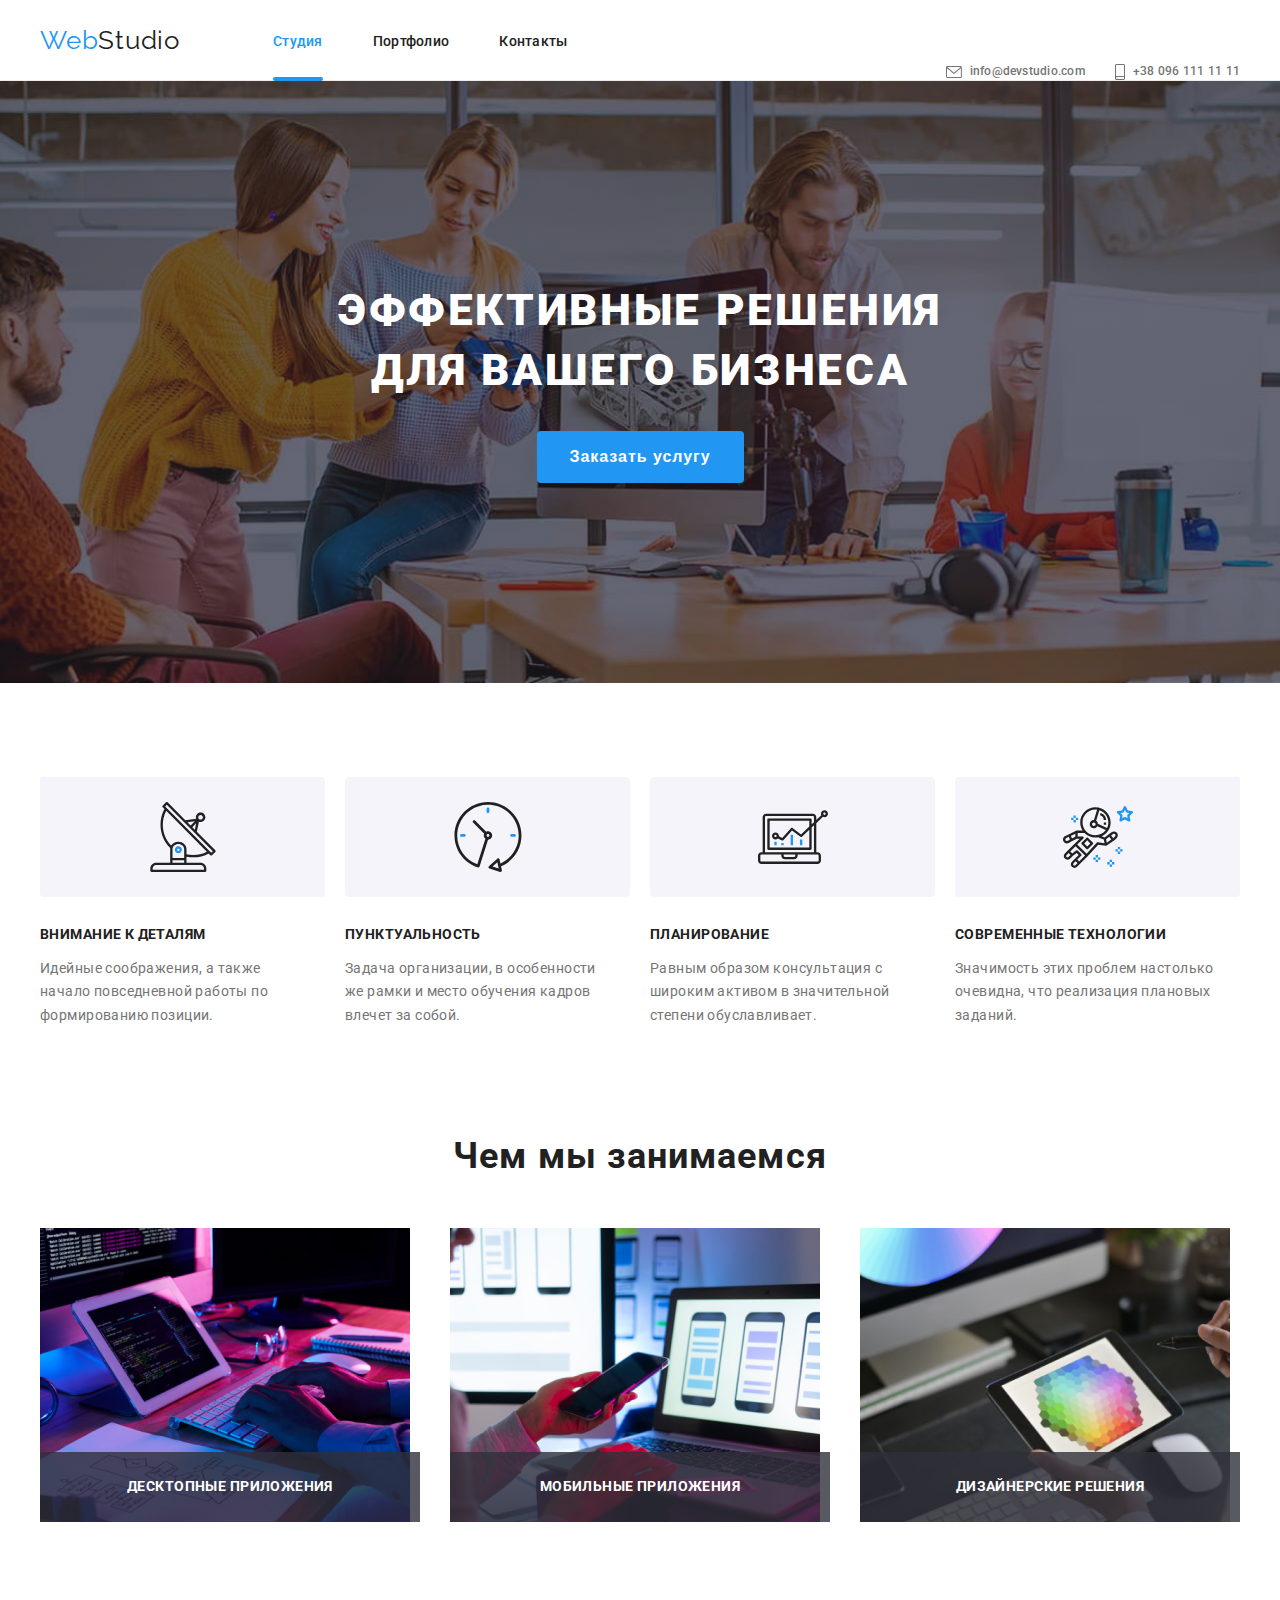
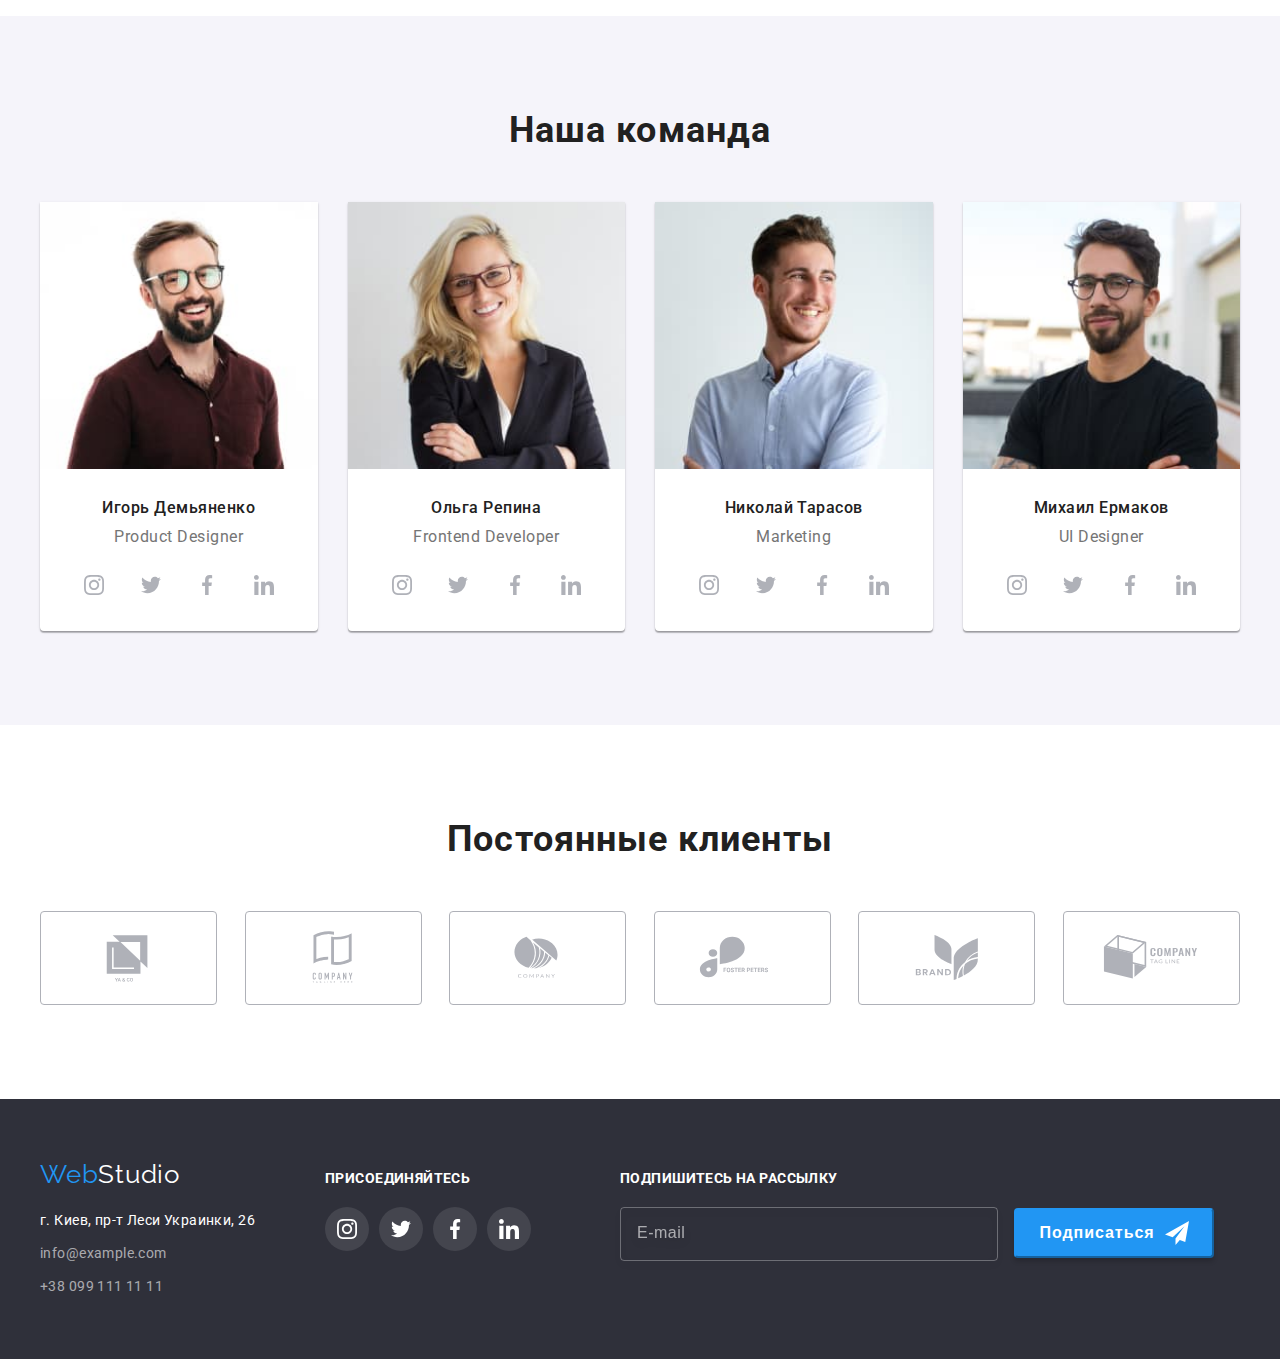
==== commit 19442736: "hw8" ====
--- a/index.html
+++ b/index.html
@@ -292,11 +292,36 @@
           <h2 class="section-team__main-title">Наша команда</h2>
           <ul class="section-team__list">
             <li class="section-team__item">
-              <img
-                class="section-team__photo"
-                src="./images/1.jpg"
-                alt="продуктовый менедежер"
-              />
+              <picture>
+                <source
+                  srcset="
+                    ./images/designer-270.jpg    1x,
+                    ./images/designer-270@2x.jpg 2x
+                  "
+                  media="(min-width: 1200px)"
+                  sizes=""
+                  type="image/jpeg"
+                />
+                <source
+                  srcset="
+                    ./images/designer-354.jpg    1x,
+                    ./images/designer-354@2x.jpg 2x
+                  "
+                  media="(min-width: 768px)"
+                  sizes=""
+                  type="image/jpeg"
+                />
+                <source
+                  srcset="
+                    ./images/designer-450.jpg    1x,
+                    ./images/designer-450@2x.jpg 2x
+                  "
+                  media="(max-width: 767px)"
+                  type="image/jpeg"
+                />
+
+                <img src="./images/designer.jpg" alt="Продакт менеджер" />
+              </picture>
               <div class="team-box">
                 <h3 class="team-box__title">Игорь Демьяненко</h3>
                 <p class="team-box__text">Product Designer</p>
@@ -345,11 +370,36 @@
               </div>
             </li>
             <li class="section-team__item">
-              <img
-                class="section-team__photo"
-                src="./images/2.jpg"
-                alt="фронтенд дивелопер"
-              />
+              <picture>
+                <source
+                  srcset="
+                    ./images/frontend-270.jpg    1x,
+                    ./images/frontend-270@2x.jpg 2x
+                  "
+                  media="(min-width: 1200px)"
+                  sizes=""
+                  type="image/jpeg"
+                />
+                <source
+                  srcset="
+                    ./images/frontend-354.jpg    1x,
+                    ./images/frontend-354@2x.jpg 2x
+                  "
+                  media="(min-width: 768px)"
+                  sizes=""
+                  type="image/jpeg"
+                />
+                <source
+                  srcset="
+                    ./images/frontend-450.jpg    1x,
+                    ./images/frontend-450@2x.jpg 2x
+                  "
+                  media="(max-width: 767px)"
+                  type="image/jpeg"
+                />
+
+                <img src="./images/frontend.jpg" alt="фронт энд разработчик" />
+              </picture>
               <div class="team-box">
                 <h3 class="team-box__title">Ольга Репина</h3>
                 <p class="team-box__text">Frontend Developer</p>
@@ -398,11 +448,36 @@
               </div>
             </li>
             <li class="section-team__item">
-              <img
-                class="section-team__photo"
-                src="./images/3.jpg"
-                alt="маркетолог"
-              />
+              <picture>
+                <source
+                  srcset="
+                    ./images/marketing-270.jpg    1x,
+                    ./images/marketing-270@2x.jpg 2x
+                  "
+                  media="(min-width: 1200px)"
+                  sizes=""
+                  type="image/jpeg"
+                />
+                <source
+                  srcset="
+                    ./images/marketing-354.jpg    1x,
+                    ./images/marketing-354@2x.jpg 2x
+                  "
+                  media="(min-width: 768px)"
+                  sizes=""
+                  type="image/jpeg"
+                />
+                <source
+                  srcset="
+                    ./images/marketing-450.jpg    1x,
+                    ./images/marketing-450@2x.jpg 2x
+                  "
+                  media="(max-width: 767px)"
+                  type="image/jpeg"
+                />
+
+                <img src="./images/marketing.jpg" alt="фронт энд разработчик" />
+              </picture>
               <div class="team-box">
                 <h3 class="team-box__title">Николай Тарасов</h3>
                 <p class="team-box__text">Marketing</p>
@@ -451,11 +526,27 @@
               </div>
             </li>
             <li class="section-team__item">
-              <img
-                class="section-team__photo"
-                src="./images/4.jpg"
-                alt="юай дизайнер"
-              />
+              <picture>
+                <source
+                  srcset="./images/ui-270.jpg 1x, ./images/ui-270@2x.jpg 2x"
+                  media="(min-width: 1200px)"
+                  sizes=""
+                  type="image/jpeg"
+                />
+                <source
+                  srcset="./images/ui-354.jpg 1x, ./images/ui-354@2x.jpg 2x"
+                  media="(min-width: 768px)"
+                  sizes=""
+                  type="image/jpeg"
+                />
+                <source
+                  srcset="./images/ui-450.jpg 1x, ./images/ui-450@2x.jpg 2x"
+                  media="(max-width: 767px)"
+                  type="image/jpeg"
+                />
+
+                <img src="./images/ui.jpg" alt="фронт энд разработчик" />
+              </picture>
               <div class="team-box">
                 <h3 class="team-box__title">Михаил Ермаков</h3>
                 <p class="team-box__text">UI Designer</p>
--- a/css/main.min.css
+++ b/css/main.min.css
@@ -1,2 +1,2 @@
-html{-webkit-box-sizing:border-box;box-sizing:border-box;height:100%}body{background-color:#fff;font-family:roboto,sans-serif;color:#212121;margin:0 auto;height:100%}a{text-decoration:none}h1,h2,h3,h4,h5,h6,p,ul{-webkit-padding-start:0;padding-inline-start:0}ul{margin-top:0;margin-bottom:0;list-style:none}.section{padding-top:60px;padding-bottom:60px}@media screen and (min-width: 1200px){.section{padding-bottom:94px;padding-top:94px}}.container{padding-left:15px;padding-right:15px;margin:0 auto}@media screen and (min-width: 480px){.container{max-width:480px}}@media screen and (min-width: 768px){.container{max-width:768px}}@media screen and (min-width: 1200px){.container{max-width:1200px}}.logo{font-family:Raleway;font-size:26px;line-height:1.19;letter-spacing:0.03em;color:#2196f3}.logo__second-color-header{color:#212121}.logo__second-color-footer{color:#fff}.menu-button{background-color:transparent;z-index:9;margin:0;padding:0;border:none}@media screen and (min-width: 768px){.menu-button{display:none}}.menu-button:hover,.menu-button:focus{fill:#2196f3}.menu-button .icon-menu-close{display:none}.menu-button.is-open .icon-menu-close{display:block}.menu-button.is-open .icon-menu{display:none}.mobile-menu-social{display:-webkit-box;display:-webkit-flex;display:-ms-flexbox;display:flex;-webkit-flex-wrap:wrap;-ms-flex-wrap:wrap;flex-wrap:wrap;margin-top:64px}@media screen and (min-width: 768px){.mobile-menu-social{display:none}}.mobile-menu-social a{font-weight:500;font-size:18px;line-height:1.22;letter-spacing:0.02em;color:#2196f3}.mobile-menu-social li{border-right:1px solid rgba(33,33,33,0.2);padding-right:10px;padding-left:10px}.mobile-menu-social li:last-child{border-right:none}.mobile-menu-social li:first-child{padding-left:0}.mobile-menu-social li:last-child{padding-right:0px}@media screen and (max-width: 767px){.header-mobile-box{position:absolute;z-index:8}}@media screen and (max-width: 767px){.header-contact__link.phone-number{font-size:34px;line-height:1.17;color:#2196f3}}@media screen and (max-width: 767px){.header-contact__item.phone-number{margin-bottom:32px;-webkit-flex-wrap:wrap;-ms-flex-wrap:wrap;flex-wrap:wrap}}@media screen and (max-width: 767px){.header-logo-box{display:-webkit-box;display:-webkit-flex;display:-ms-flexbox;display:flex;-webkit-box-pack:justify;-webkit-justify-content:space-between;-ms-flex-pack:justify;justify-content:space-between;-webkit-box-align:center;-webkit-align-items:center;-ms-flex-align:center;align-items:center;min-height:60px}}@media screen and (min-width: 768px) and (max-width: 1199px){.header-logo-box{-webkit-box-flex:1;-webkit-flex-grow:1;-ms-flex-positive:1;flex-grow:1}}@media screen and (max-width: 767px){.menu-container{display:none;-webkit-box-orient:vertical;-webkit-box-direction:normal;-webkit-flex-direction:column;-ms-flex-direction:column;flex-direction:column;-webkit-box-pack:justify;-webkit-justify-content:space-between;-ms-flex-pack:justify;justify-content:space-between;height:100vh;width:100%;padding-top:48px;padding-left:40px;padding-bottom:48px;top:0;left:0;background-color:#fff}.menu-container.is-open{display:-webkit-box;display:-webkit-flex;display:-ms-flexbox;display:flex}}@media screen and (min-width: 768px){.menu-container{display:-webkit-box;display:-webkit-flex;display:-ms-flexbox;display:flex;-webkit-box-flex:1;-webkit-flex-grow:1;-ms-flex-positive:1;flex-grow:1;-webkit-box-pack:justify;-webkit-justify-content:space-between;-ms-flex-pack:justify;justify-content:space-between;-webkit-box-align:center;-webkit-align-items:center;-ms-flex-align:center;align-items:center}}.page-header{border-bottom:1px solid #ececec}@media screen and (max-width: 767px){.page-header__box{position:relative}}@media screen and (min-width: 768px){.page-header{height:80px;display:-webkit-box;display:-webkit-flex;display:-ms-flexbox;display:flex}.page-header__box{display:-webkit-box;display:-webkit-flex;display:-ms-flexbox;display:flex;-webkit-box-pack:justify;-webkit-justify-content:space-between;-ms-flex-pack:justify;justify-content:space-between;-webkit-box-align:center;-webkit-align-items:center;-ms-flex-align:center;align-items:center;-webkit-box-flex:1;-webkit-flex-grow:1;-ms-flex-positive:1;flex-grow:1}}.site-nav__link.current{position:relative;color:#2196f3}@media screen and (max-width: 767px){.site-nav__item{margin-bottom:32px}.site-nav__link{font-weight:500;font-size:40px;line-height:1.17;letter-spacing:0.02em;color:#212121}}@media screen and (min-width: 768px){.site-nav{display:-webkit-box;display:-webkit-flex;display:-ms-flexbox;display:flex;-webkit-box-orient:horizontal;-webkit-box-direction:normal;-webkit-flex-direction:row;-ms-flex-direction:row;flex-direction:row}.site-nav__link{font-weight:500;font-size:14px;line-height:1.14;letter-spacing:0.02em;color:#212121;-webkit-transition:250ms cubic-bezier(0.4, 0, 0.2, 1);-o-transition:250ms cubic-bezier(0.4, 0, 0.2, 1);transition:250ms cubic-bezier(0.4, 0, 0.2, 1);padding-top:32px;padding-bottom:32px}.site-nav__item:not(:last-child){margin-right:50px}.site-nav__link.current::before{bottom:0;position:absolute;display:inline-block;content:"";width:100%;height:4px;background-color:#2196f3;-webkit-border-radius:2px;border-radius:2px}.site-nav__link:focus,.site-nav__link:hover{color:#2196f3}}@media screen and (min-width: 1200px){.site-nav{margin-left:93px}}@media screen and (max-width: 767px){.header-contact{display:-webkit-box;display:-webkit-flex;display:-ms-flexbox;display:flex;-webkit-box-orient:vertical;-webkit-box-direction:reverse;-webkit-flex-direction:column-reverse;-ms-flex-direction:column-reverse;flex-direction:column-reverse;-webkit-box-align:start;-webkit-align-items:flex-start;-ms-flex-align:start;align-items:flex-start}.header-contact svg{display:none}.header-contact__link{font-weight:500;letter-spacing:0.02em;font-size:24px;line-height:28px;color:#757575}}@media screen and (min-width: 768px){.header-contact__link{font-weight:500;font-size:12px;line-height:1.16;letter-spacing:0.02em;color:#757575;display:-webkit-inline-box;display:-webkit-inline-flex;display:-ms-inline-flexbox;display:inline-flex;-webkit-box-align:center;-webkit-align-items:center;-ms-flex-align:center;align-items:center;-webkit-transition:250ms cubic-bezier(0.4, 0, 0.2, 1);-o-transition:250ms cubic-bezier(0.4, 0, 0.2, 1);transition:250ms cubic-bezier(0.4, 0, 0.2, 1)}.header-contact__link:focus,.header-contact__link:hover{color:#2196f3}.header-contact__item:first-child{margin-bottom:10px}.header-contact__icon{fill:currentColor;margin-right:8px}}@media screen and (min-width: 1200px){.header-contact{display:-webkit-box;display:-webkit-flex;display:-ms-flexbox;display:flex}.header-contact__item:first-child{margin-right:30px;margin-bottom:0}.header-contact__link{display:-webkit-box;display:-webkit-flex;display:-ms-flexbox;display:flex;-webkit-box-align:center;-webkit-align-items:center;-ms-flex-align:center;align-items:center;height:100%}}.page-footer{background-color:#2f303a;padding-top:60px;padding-bottom:60px}@media screen and (max-width: 1199px){.page-footer__container{text-align:center}}@media screen and (min-width: 768px){.page-footer__container{display:-webkit-box;display:-webkit-flex;display:-ms-flexbox;display:flex;-webkit-flex-wrap:wrap;-ms-flex-wrap:wrap;flex-wrap:wrap;-webkit-box-pack:justify;-webkit-justify-content:space-between;-ms-flex-pack:justify;justify-content:space-between}}@media screen and (min-width: 1200px){.page-footer__container{display:-webkit-box;display:-webkit-flex;display:-ms-flexbox;display:flex;-webkit-flex-wrap:nowrap;-ms-flex-wrap:nowrap;flex-wrap:nowrap;-webkit-box-align:start;-webkit-align-items:flex-start;-ms-flex-align:start;align-items:flex-start}}@media screen and (min-width: 768px) and (max-width: 1199px){.page-footer__links-box{margin-left:76px}}@media screen and (min-width: 1200px){.page-footer__links-box{display:-webkit-box;display:-webkit-flex;display:-ms-flexbox;display:flex;-webkit-box-orient:vertical;-webkit-box-direction:normal;-webkit-flex-direction:column;-ms-flex-direction:column;flex-direction:column;white-space:nowrap}}.page-footer__address-box{margin-top:20px}@media screen and (min-width: 768px){.connecting-box{margin-right:89px;margin-top:5px}}.footer-list__item{font-family:roboto,sans-serif;font-style:normal;font-weight:400;font-size:14px;line-height:1.71;letter-spacing:0.03em}.footer-list__item:not(:last-child){margin-bottom:8px}@media screen and (min-width: 1200px){.footer-list__item:not(:last-child){margin-bottom:9px}}.footer-list__map{color:#ffffff}.footer-list__mail,.footer-list__phone{color:rgba(255,255,255,0.6)}.connecting-box{display:-webkit-box;display:-webkit-flex;display:-ms-flexbox;display:flex;-webkit-box-orient:vertical;-webkit-box-direction:normal;-webkit-flex-direction:column;-ms-flex-direction:column;flex-direction:column;-webkit-box-align:center;-webkit-align-items:center;-ms-flex-align:center;align-items:center}@media screen and (max-width: 767px){.connecting-box{margin-top:60px}}@media screen and (min-width: 1200px){.connecting-box{margin-left:70px;margin-top:12px;-webkit-box-align:start;-webkit-align-items:flex-start;-ms-flex-align:start;align-items:flex-start}}.connecting-box__title{margin-top:0;margin-bottom:0;font-weight:700;font-size:14px;line-height:1.14;letter-spacing:0.03em;text-transform:uppercase;color:#ffffff}.connecting-box__list{list-style:none;display:-webkit-box;display:-webkit-flex;display:-ms-flexbox;display:flex;margin-top:20px}.connecting-box__list li:not(:last-child){margin-right:10px}.connecting-item__link{display:-webkit-box;display:-webkit-flex;display:-ms-flexbox;display:flex;-webkit-box-align:center;-webkit-align-items:center;-ms-flex-align:center;align-items:center;-webkit-box-pack:center;-webkit-justify-content:center;-ms-flex-pack:center;justify-content:center;width:44px;height:44px;background:rgba(255,255,255,0.1);-webkit-border-radius:50%;border-radius:50%;-webkit-transition:250ms cubic-bezier(0.4, 0, 0.2, 1);-o-transition:250ms cubic-bezier(0.4, 0, 0.2, 1);transition:250ms cubic-bezier(0.4, 0, 0.2, 1)}.connecting-item__link:hover,.connecting-item__link:focus{background-color:#2196f3;fill:#ffffff}.connecting-item__icon{fill:#ffffff}.subscribe-box{margin-top:60px;display:-webkit-inline-box;display:-webkit-inline-flex;display:-ms-inline-flexbox;display:inline-flex;-webkit-box-orient:vertical;-webkit-box-direction:normal;-webkit-flex-direction:column;-ms-flex-direction:column;flex-direction:column;width:100%}@media screen and (min-width: 1200px){.subscribe-box{margin-left:auto;margin-top:12px}}.subscribe-box__button{width:200px;height:50px;background:#2196f3;-webkit-box-shadow:0px 4px 4px rgba(0,0,0,0.15);box-shadow:0px 4px 4px rgba(0,0,0,0.15);-webkit-border-radius:4px;border-radius:4px;border-color:#2196f3;font-weight:700;font-size:16px;line-height:1.87;display:-webkit-inline-box;display:-webkit-inline-flex;display:-ms-inline-flexbox;display:inline-flex;-webkit-box-align:center;-webkit-align-items:center;-ms-flex-align:center;align-items:center;text-align:center;-webkit-box-pack:center;-webkit-justify-content:center;-ms-flex-pack:center;justify-content:center;letter-spacing:0.06em;color:#ffffff;cursor:pointer}@media screen and (min-width: 768px){.subscribe-box__button{display:-webkit-box;display:-webkit-flex;display:-ms-flexbox;display:flex;margin-left:auto;margin-right:auto}}@media screen and (min-width: 1200px){.subscribe-box__button{display:-webkit-inline-box;display:-webkit-inline-flex;display:-ms-inline-flexbox;display:inline-flex;margin-left:12px}.subscribe-box__button__input-button-box{-webkit-box-align:center;-webkit-align-items:center;-ms-flex-align:center;align-items:center}}@media screen and (max-width: 1199px){.subscribe-box__button{margin-top:20px}}.subscribe-box__button-ico{margin-left:10px;fill:#ffffff}.subscribe-box input::-webkit-input-placeholder{font-size:16px;line-height:1.25;letter-spacing:0.03em;color:rgba(255,255,255,0.6);-webkit-transition:250ms cubic-bezier(0.4, 0, 0.2, 1);-o-transition:250ms cubic-bezier(0.4, 0, 0.2, 1);transition:250ms cubic-bezier(0.4, 0, 0.2, 1)}.subscribe-box input:-ms-input-placeholder{font-size:16px;line-height:1.25;letter-spacing:0.03em;color:rgba(255,255,255,0.6);-webkit-transition:250ms cubic-bezier(0.4, 0, 0.2, 1);-o-transition:250ms cubic-bezier(0.4, 0, 0.2, 1);transition:250ms cubic-bezier(0.4, 0, 0.2, 1)}.subscribe-box input::-ms-input-placeholder{font-size:16px;line-height:1.25;letter-spacing:0.03em;color:rgba(255,255,255,0.6);-webkit-transition:250ms cubic-bezier(0.4, 0, 0.2, 1);-o-transition:250ms cubic-bezier(0.4, 0, 0.2, 1);transition:250ms cubic-bezier(0.4, 0, 0.2, 1)}.subscribe-box input::placeholder{font-size:16px;line-height:1.25;letter-spacing:0.03em;color:rgba(255,255,255,0.6);-webkit-transition:250ms cubic-bezier(0.4, 0, 0.2, 1);-o-transition:250ms cubic-bezier(0.4, 0, 0.2, 1);transition:250ms cubic-bezier(0.4, 0, 0.2, 1)}.subscribe-box input{height:50px;margin-top:20px;padding-left:16px;background-color:transparent;outline:none;-webkit-border-radius:4px;border-radius:4px;border:1px solid rgba(255,255,255,0.3);-webkit-filter:drop-shadow(0px 4px 4px rgba(0,0,0,0.15));filter:drop-shadow(0px 4px 4px rgba(0,0,0,0.15));-webkit-transition:250ms cubic-bezier(0.4, 0, 0.2, 1);-o-transition:250ms cubic-bezier(0.4, 0, 0.2, 1);transition:250ms cubic-bezier(0.4, 0, 0.2, 1)}@media screen and (max-width: 767px){.subscribe-box input{width:100%}}@media screen and (min-width: 768px){.subscribe-box input{width:450px}}@media screen and (min-width: 1200px){.subscribe-box input{width:358px}}.subscribe-box input:focus,.subscribe-box input:hover{border:1px solid #2196f3;color:#fff}.subscribe-box__title{margin-top:0;margin-bottom:0;font-weight:700;font-size:14px;line-height:1.14;letter-spacing:0.03em;text-transform:uppercase;color:#ffffff}.hero{background-color:#c4c4c4;background-image:-webkit-gradient(linear, left top, left bottom, from(rgba(47,48,58,0.4)), to(rgba(47,48,58,0.4))),url("../images/hero-image.jpg");background-image:-webkit-linear-gradient(rgba(47,48,58,0.4), rgba(47,48,58,0.4)),url("../images/hero-image.jpg");background-image:-o-linear-gradient(rgba(47,48,58,0.4), rgba(47,48,58,0.4)),url("../images/hero-image.jpg");background-image:linear-gradient(rgba(47,48,58,0.4), rgba(47,48,58,0.4)),url("../images/hero-image.jpg");background-repeat:no-repeat;background-position:center;width:100%;text-align:center;padding-top:118px;padding-bottom:118px}@media screen and (min-width: 1200px){.hero{padding-top:200px;padding-bottom:200px}}.hero__title{font-weight:900;font-size:44px;line-height:1.36;letter-spacing:0.06em;text-transform:uppercase;color:#ffffff;margin-top:0;margin-bottom:30px}@media screen and (max-width: 1199px){.hero__title{font-size:26px;line-height:42px}}@media screen and (min-width: 1200px){.hero__title{font-size:44px;line-height:1.36}}.hero__button{display:inline-block;padding:10px 32px;background-color:#2196f3;color:#ffffff;border:1px solid transparent;-webkit-border-radius:4px;border-radius:4px;font-weight:700;font-size:16px;line-height:1.87;letter-spacing:0.06em;cursor:pointer}.studio-list{display:-webkit-box;display:-webkit-flex;display:-ms-flexbox;display:flex;-webkit-flex-wrap:wrap;-ms-flex-wrap:wrap;flex-wrap:wrap;-webkit-box-pack:justify;-webkit-justify-content:space-between;-ms-flex-pack:justify;justify-content:space-between}@media screen and (min-width: 1200px){.studio-list{-webkit-flex-wrap:nowrap;-ms-flex-wrap:nowrap;flex-wrap:nowrap}}@media screen and (max-width: 767px){.studio-item{width:100%}}@media screen and (min-width: 768px){.studio-item{width:-webkit-calc((100% - 2 * 15px) / 2);width:calc((100% - 2 * 15px) / 2)}}@media screen and (min-width: 1200px){.studio-item{width:-webkit-calc((100% - 4 * 15px) / 4);width:calc((100% - 4 * 15px) / 4)}}.studio-item__thumb{display:-webkit-box;display:-webkit-flex;display:-ms-flexbox;display:flex;-webkit-box-pack:center;-webkit-justify-content:center;-ms-flex-pack:center;justify-content:center;-webkit-box-align:center;-webkit-align-items:center;-ms-flex-align:center;align-items:center;height:120px;-webkit-border-radius:4px;border-radius:4px;margin-bottom:30px;background:#f5f4fa}.studio-item__icon{width:70px;height:70px}.studio-item__title{font-weight:700;font-size:14px;line-height:1.14;letter-spacing:0.03em;text-transform:uppercase;margin-bottom:10px;margin-top:0;text-align:center}@media screen and (min-width: 768px){.studio-item__title{text-align:start}}.studio-item__text{color:#757575;font-size:14px;line-height:1.71;letter-spacing:0.03em}@media screen and (min-width: 1200px){.studio-item__text{width:270px}}.section-doing{margin-top:-94px}@media screen and (max-width: 1199px){.section-doing{display:none}}.section-doing__main-title{text-align:center;font-weight:700;font-size:36px;line-height:1.16;letter-spacing:0.03em;margin-top:0;margin-bottom:50px}.section-doing__list{display:-webkit-box;display:-webkit-flex;display:-ms-flexbox;display:flex;-webkit-box-pack:justify;-webkit-justify-content:space-between;-ms-flex-pack:justify;justify-content:space-between}.doing-item{width:-webkit-calc((100% - 4 * 15px) / 3);width:calc((100% - 4 * 15px) / 3)}.doing-item__thumb{position:relative}.doing-item__thumb:before{display:inline-block;position:absolute;content:"";width:100%;height:70px;background:rgba(47,48,58,0.8);bottom:0}.doing-item__title-box{display:-webkit-box;display:-webkit-flex;display:-ms-flexbox;display:flex;-webkit-box-pack:center;-webkit-justify-content:center;-ms-flex-pack:center;justify-content:center;position:absolute;margin:27px 0;text-align:center;width:100%;bottom:0;left:50%;-webkit-transform:translate(-50%);-ms-transform:translate(-50%);transform:translate(-50%)}.doing-item__title{margin:0;font-weight:700;font-size:14px;line-height:1.14;letter-spacing:0.03em;color:#ffffff}.doing-item img{display:block}.section-team{background:#f5f4fa}.section-team__main-title{font-size:28px;line-height:1.17;font-weight:700;text-align:center;letter-spacing:0.03em;margin-top:0;margin-bottom:30px}@media screen and (min-width: 1200px){.section-team__main-title{font-size:36px;line-height:1.16;margin-top:0px;margin-bottom:50px}}@media screen and (min-width: 768px){.section-team__list{display:-webkit-box;display:-webkit-flex;display:-ms-flexbox;display:flex;-webkit-flex-wrap:wrap;-ms-flex-wrap:wrap;flex-wrap:wrap}}@media screen and (min-width: 1200px){.section-team__list{display:-webkit-box;display:-webkit-flex;display:-ms-flexbox;display:flex;-webkit-box-pack:justify;-webkit-justify-content:space-between;-ms-flex-pack:justify;justify-content:space-between}}.section-team__item{background:#fff;-webkit-box-shadow:0px 1px 3px rgba(0,0,0,0.12),0px 1px 1px rgba(0,0,0,0.14),0px 2px 1px rgba(0,0,0,0.2);box-shadow:0px 1px 3px rgba(0,0,0,0.12),0px 1px 1px rgba(0,0,0,0.14),0px 2px 1px rgba(0,0,0,0.2);-webkit-border-radius:0px 0px 4px 4px;border-radius:0px 0px 4px 4px}@media screen and (max-width: 767px){.section-team__item{width:100%}.section-team__item:not(:last-child){margin-bottom:30px}}@media screen and (min-width: 768px) and (max-width: 1199px){.section-team__item{width:-webkit-calc((100% - 2 * 15px) / 2);width:calc((100% - 2 * 15px) / 2)}.section-team__item:nth-child(2n+1){margin-right:30px}.section-team__item:nth-child(-n+2){margin-bottom:30px}}@media screen and (min-width: 1200px){.section-team__item{width:-webkit-calc((100% - 6 * 15px) / 4);width:calc((100% - 6 * 15px) / 4)}.section-team__item:not(:last-child){margin-right:30px}}.section-team__photo{width:100%;display:block}.team-box{padding-top:30px;padding-bottom:24px}.team-box__title{font-weight:500;font-size:16px;line-height:1.18;text-align:center;letter-spacing:0.03em;margin-top:0;margin-bottom:10px}.team-box__text{font-size:16px;line-height:1.18;text-align:center;letter-spacing:0.03em;color:#757575;margin-top:0;margin-bottom:0}.team-connect{list-style:none;display:-webkit-box;display:-webkit-flex;display:-ms-flexbox;display:flex;-webkit-box-orient:horizontal;-webkit-box-direction:normal;-webkit-flex-direction:row;-ms-flex-direction:row;flex-direction:row;-webkit-box-pack:center;-webkit-justify-content:center;-ms-flex-pack:center;justify-content:center;margin-top:16px;margin-left:32px;margin-right:32px}@media screen and (min-width: 1200px){.team-connect{-webkit-box-pack:justify;-webkit-justify-content:space-between;-ms-flex-pack:justify;justify-content:space-between}}.team-connect__box:not(:last-child){margin-right:10px}.team-connect__link{display:-webkit-box;display:-webkit-flex;display:-ms-flexbox;display:flex;-webkit-box-pack:center;-webkit-justify-content:center;-ms-flex-pack:center;justify-content:center;-webkit-box-align:center;-webkit-align-items:center;-ms-flex-align:center;align-items:center;width:44px;height:44px;fill:#afb1b8;-webkit-border-radius:50%;border-radius:50%;-webkit-transition:250ms cubic-bezier(0.4, 0, 0.2, 1);-o-transition:250ms cubic-bezier(0.4, 0, 0.2, 1);transition:250ms cubic-bezier(0.4, 0, 0.2, 1)}.team-connect__link:hover,.team-connect__link:focus{background-color:#2196f3;fill:#ffffff}.team-connect__icon{width:20px;height:20px}.clients-main-title{margin-top:0;margin-bottom:30px;font-size:28px;line-height:1.17;font-weight:700;text-align:center;letter-spacing:0.03em;color:#212121}@media screen and (min-width: 1200px){.clients-main-title{font-size:36px;line-height:1.16;margin-bottom:50px}}.clients-list{list-style:none;display:-webkit-box;display:-webkit-flex;display:-ms-flexbox;display:flex;-webkit-flex-wrap:wrap;-ms-flex-wrap:wrap;flex-wrap:wrap;-webkit-box-pack:justify;-webkit-justify-content:space-between;-ms-flex-pack:justify;justify-content:space-between}.clients-item{border:1px solid #afb1b8;-webkit-border-radius:4px;border-radius:4px}@media screen and (max-width: 767px){.clients-item{width:-webkit-calc((100% - 2 * 15px) / 2);width:calc((100% - 2 * 15px) / 2)}.clients-item:not(:nth-last-child(-n+2)){margin-bottom:30px}}@media screen and (min-width: 768px) and (max-width: 1199px){.clients-item{width:-webkit-calc((100% - 4 * 15px) / 3);width:calc((100% - 4 * 15px) / 3);height:92px}.clients-item:not(:nth-last-child(-n+3)){margin-bottom:30px}}@media screen and (min-width: 1200px){.clients-item{width:-webkit-calc((100% - 10 * 15px) / 6);width:calc((100% - 10 * 15px) / 6);height:92px}}.clients-item__link{display:-webkit-box;display:-webkit-flex;display:-ms-flexbox;display:flex;-webkit-box-pack:center;-webkit-justify-content:center;-ms-flex-pack:center;justify-content:center;-webkit-box-align:center;-webkit-align-items:center;-ms-flex-align:center;align-items:center;width:100%;height:100%;fill:#afb1b8;-webkit-transition:250ms cubic-bezier(0.4, 0, 0.2, 1);-o-transition:250ms cubic-bezier(0.4, 0, 0.2, 1);transition:250ms cubic-bezier(0.4, 0, 0.2, 1)}.clients-item:hover,.clients-item:focus{border-color:#2196f3}.clients-item__link:hover,.clients-item__link:focus{border-color:#2196f3;fill:#2196f3}.clients-item__icon{width:106px;height:60px}.backdrop{position:fixed;top:0;left:0;z-index:100;padding:93px 15px;width:100%;height:100%;background-color:rgba(0,0,0,0.2);-webkit-transition:250ms cubic-bezier(0.4, 0, 0.2, 1);-o-transition:250ms cubic-bezier(0.4, 0, 0.2, 1);transition:250ms cubic-bezier(0.4, 0, 0.2, 1);overflow-y:scroll}.backdrop.is-hidden{opacity:0;pointer-events:none;-webkit-transition:250ms cubic-bezier(0.4, 0, 0.2, 1);-o-transition:250ms cubic-bezier(0.4, 0, 0.2, 1);transition:250ms cubic-bezier(0.4, 0, 0.2, 1)}.modal{-webkit-border-radius:4px;border-radius:4px;background-color:#ffffff;-webkit-box-shadow:0px 1px 3px rgba(0,0,0,0.12),0px 1px 1px rgba(0,0,0,0.14),0px 2px 1px rgba(0,0,0,0.2);box-shadow:0px 1px 3px rgba(0,0,0,0.12),0px 1px 1px rgba(0,0,0,0.14),0px 2px 1px rgba(0,0,0,0.2)}@media screen and (min-width: 480px) and (max-width: 767px){.modal{top:50%;position:absolute;left:50%;-webkit-transform:translate(-50%, -50%);-ms-transform:translate(-50%, -50%);transform:translate(-50%, -50%)}}@media screen and (max-width: 767px){.modal{position:relative}}@media screen and (min-width: 768px){.modal{width:450px;position:absolute;top:50%;left:50%;-webkit-transform:translate(-50%, -50%);-ms-transform:translate(-50%, -50%);transform:translate(-50%, -50%)}}@media screen and (max-width: 1199px){.modal{max-width:450px}}.modal__form{padding-left:40px;padding-right:40px;padding-bottom:50px}.modal__title-box{padding-left:40px;padding-right:40px;padding-bottom:12px;padding-top:40px}.modal__title{font-weight:700;font-size:20px;line-height:1.15;text-align:center;letter-spacing:0.03em;color:#212121}.modal__close-button{padding:0;position:absolute;right:8px;top:8px;width:30px;height:30px;background:#ffffff;border:1px solid rgba(0,0,0,0.1);-webkit-border-radius:50%;border-radius:50%;cursor:pointer}.modal__close-icon{fill:#000000;-webkit-transition:250ms cubic-bezier(0.4, 0, 0.2, 1);-o-transition:250ms cubic-bezier(0.4, 0, 0.2, 1);transition:250ms cubic-bezier(0.4, 0, 0.2, 1);position:absolute;top:50%;left:50%;-webkit-transform:translate(-50%, -50%);-ms-transform:translate(-50%, -50%);transform:translate(-50%, -50%)}.modal__close-button:hover .modal__close-icon{fill:#2196f3}.modal__close-button:focus .modal__close-icon{fill:#2196f3}.form-box{display:block;position:relative;margin-bottom:10px;font-size:12px;line-height:1.16;letter-spacing:0.01em;color:#757575;text-align:start}.form-box__input{vertical-align:middle;width:100%;height:40px;padding-left:42px;padding-right:10px;margin-top:4px;outline:none;border:1px solid rgba(33,33,33,0.2);-webkit-border-radius:4px;border-radius:4px;-webkit-transition:250ms cubic-bezier(0.4, 0, 0.2, 1);-o-transition:250ms cubic-bezier(0.4, 0, 0.2, 1);transition:250ms cubic-bezier(0.4, 0, 0.2, 1)}.form-box__input:hover,.form-box__input:focus{border-color:#2196f3}.form-box__icon{display:block;position:absolute;top:50%;left:12px;width:18px;height:18px;-webkit-transition:250ms cubic-bezier(0.4, 0, 0.2, 1);-o-transition:250ms cubic-bezier(0.4, 0, 0.2, 1);transition:250ms cubic-bezier(0.4, 0, 0.2, 1)}.form-box__input:hover+.form-box__icon,.form-box__input:focus+.form-box__icon{fill:#2196f3}.form-box__input.comment{padding-top:12px;padding-left:16px;resize:none;height:120px}.form-box__input::-webkit-input-placeholder{font-size:14px;line-height:16px;letter-spacing:0.01em;color:rgba(117,117,117,0.5)}.form-box__input:-ms-input-placeholder{font-size:14px;line-height:16px;letter-spacing:0.01em;color:rgba(117,117,117,0.5)}.form-box__input::-ms-input-placeholder{font-size:14px;line-height:16px;letter-spacing:0.01em;color:rgba(117,117,117,0.5)}.form-box__input::placeholder{font-size:14px;line-height:16px;letter-spacing:0.01em;color:rgba(117,117,117,0.5)}.policy-label{display:-webkit-box;display:-webkit-flex;display:-ms-flexbox;display:flex;-webkit-box-align:center;-webkit-align-items:center;-ms-flex-align:center;align-items:center;margin-top:25px;font-size:12px;line-height:14px;letter-spacing:0.03em;color:#757575;cursor:pointer}.policy-label a{color:#2196f3;text-decoration:underline}.policy-label::before{display:block;content:"";width:16px;height:15px;border:2px solid #212121;-webkit-border-radius:2px;border-radius:2px;margin-right:7px;-webkit-transition:250ms cubic-bezier(0.4, 0, 0.2, 1);-o-transition:250ms cubic-bezier(0.4, 0, 0.2, 1);transition:250ms cubic-bezier(0.4, 0, 0.2, 1)}.policy-checkbox{position:absolute;width:0px;height:0px;margin:0px;border:0px;padding:0px;clip:react(0 0 0 0);overflow:hidden}.policy-checkbox:hover+.policy-label::before,.policy-checkbox:focus+.policy-label::before{border:2px solid #2196f3}.policy-checkbox:checked+.policy-label::before{background-color:#2196f3;background-image:url(../images/icon-check.svg);background-repeat:no-repeat;background-position:center;-webkit-background-size:cover;background-size:cover;border:transparent}.modal-button-submit{margin-top:30px;border:#2196f3;width:200px;height:50px;left:700px;top:712px;background:#2196f3;-webkit-box-shadow:0px 4px 4px rgba(0,0,0,0.15);box-shadow:0px 4px 4px rgba(0,0,0,0.15);-webkit-border-radius:4px;border-radius:4px;font-weight:700;font-size:16px;line-height:1.87;letter-spacing:0.06em;color:#ffffff;cursor:pointer}.radio-buttons-list{display:-webkit-box;display:-webkit-flex;display:-ms-flexbox;display:flex;-webkit-flex-wrap:wrap;-ms-flex-wrap:wrap;flex-wrap:wrap;-webkit-box-align:start;-webkit-align-items:flex-start;-ms-flex-align:start;align-items:flex-start;margin-bottom:-12px}.radio-buttons-list__item{margin-right:8px}.radio-buttons-box{margin-bottom:40px}@media screen and (min-width: 768px){.radio-buttons-box{display:-webkit-box;display:-webkit-flex;display:-ms-flexbox;display:flex;-webkit-box-pack:center;-webkit-justify-content:center;-ms-flex-pack:center;justify-content:center}}.radio-butons-list__item{margin-right:8px;margin-bottom:12px}.radio-button{background-color:#f5f4fa;padding:6px 22px;border:1px solid transparent;-webkit-border-radius:4px;border-radius:4px;font-family:roboto,sans-serif;color:#212121;font-weight:500;font-size:16px;line-height:1.62;text-align:center;letter-spacing:0.03em;cursor:pointer;-webkit-transition:250ms cubic-bezier(0.4, 0, 0.2, 1);-o-transition:250ms cubic-bezier(0.4, 0, 0.2, 1);transition:250ms cubic-bezier(0.4, 0, 0.2, 1)}.radio-button:hover,.radio-button:focus{background-color:#2196f3;color:#fff;-webkit-box-shadow:0px 3px 1px rgba(0,0,0,0.1),0px 1px 2px rgba(0,0,0,0.08),0px 2px 2px rgba(0,0,0,0.12);box-shadow:0px 3px 1px rgba(0,0,0,0.1),0px 1px 2px rgba(0,0,0,0.08),0px 2px 2px rgba(0,0,0,0.12)}@media screen and (min-width: 768px){.radio-filter-list{display:-webkit-box;display:-webkit-flex;display:-ms-flexbox;display:flex;-webkit-flex-wrap:wrap;-ms-flex-wrap:wrap;flex-wrap:wrap;margin-bottom:-30px;margin-right:-30px}}.radio-filter-item{border:1px solid #eeeeee;-webkit-transition:250ms cubic-bezier(0.4, 0, 0.2, 1);-o-transition:250ms cubic-bezier(0.4, 0, 0.2, 1);transition:250ms cubic-bezier(0.4, 0, 0.2, 1);margin-bottom:30px}@media screen and (max-width: 767px){.radio-filter-item{width:100%}.radio-filter-item:nth-child(3n){margin-right:0px}}@media screen and (min-width: 768px){.radio-filter-item{width:-webkit-calc((100% - 2 * 15px) / 2);width:calc((100% - 2 * 15px) / 2)}.radio-filter-item:nth-child(2n+1){margin-right:30px}}.radio-filter-item:hover,.radio-filter-item:focus{-webkit-box-shadow:0px 1px 1px rgba(0,0,0,0.12),0px 4px 4px rgba(0,0,0,0.06),1px 4px 6px rgba(0,0,0,0.16);box-shadow:0px 1px 1px rgba(0,0,0,0.12),0px 4px 4px rgba(0,0,0,0.06),1px 4px 6px rgba(0,0,0,0.16)}.radio-filter-item:hover .radio-filter-thumb:before{-webkit-transform:translateY(0);-ms-transform:translateY(0);transform:translateY(0)}.radio-filter-item:hover .radio-filter-thumb__hover-box{-webkit-transform:translateY(0);-ms-transform:translateY(0);transform:translateY(0)}.radio-filter-item img{width:100%}.radio-filter-thumb{position:relative;overflow:hidden}.radio-filter-thumb .radio-filter-thumb:before{display:inline-block;position:absolute;content:"";width:100%;height:100%;background-color:rgba(33,150,243,0.1);bottom:0;-webkit-transform:translateY(100%);-ms-transform:translateY(100%);transform:translateY(100%)}.radio-filter-thumb__hover-box{display:inline-block;position:absolute;content:"";width:100%;height:100%;background:rgba(33,150,243,0.9);bottom:0;-webkit-transform:translateY(101%);-ms-transform:translateY(101%);transform:translateY(101%);display:-webkit-box;display:-webkit-flex;display:-ms-flexbox;display:flex;-webkit-box-pack:center;-webkit-justify-content:center;-ms-flex-pack:center;justify-content:center;position:absolute;width:100%;top:0;-webkit-transition:-webkit-transform 250ms cubic-bezier(0.4, 0, 0.2, 1);transition:-webkit-transform 250ms cubic-bezier(0.4, 0, 0.2, 1);-o-transition:transform 250ms cubic-bezier(0.4, 0, 0.2, 1);transition:transform 250ms cubic-bezier(0.4, 0, 0.2, 1);transition:transform 250ms cubic-bezier(0.4, 0, 0.2, 1), -webkit-transform 250ms cubic-bezier(0.4, 0, 0.2, 1)}.radio-filter-thumb__text{margin:63px 24px 0 24px;font-size:18px;line-height:1.56;letter-spacing:0.03em;color:#ffffff}.radio-filter-thumb__image{display:block}.radio-filter-box{padding:20px 24px}.radio-filter-box__title{margin-bottom:4px;margin-top:0px;font-family:roboto,sans-serif;font-style:normal;font-weight:700;font-size:18px;line-height:2;letter-spacing:0.06em;color:#212121}.radio-filter-box__subtitle{margin-bottom:0;margin-top:0;font-family:roboto,sans-serif;font-style:normal;font-weight:400;font-size:16px;line-height:1.87;letter-spacing:0.03em;color:#757575}
+html{-webkit-box-sizing:border-box;box-sizing:border-box;height:100%}body{background-color:#fff;font-family:roboto,sans-serif;color:#212121;margin:0 auto;height:100%}a{text-decoration:none}h1,h2,h3,h4,h5,h6,p,ul{-webkit-padding-start:0;padding-inline-start:0}ul{margin-top:0;margin-bottom:0;list-style:none}.section{padding-top:60px;padding-bottom:60px}@media screen and (min-width: 1200px){.section{padding-bottom:94px;padding-top:94px}}.container{padding-left:15px;padding-right:15px;margin:0 auto}@media screen and (min-width: 480px){.container{max-width:480px}}@media screen and (min-width: 768px){.container{max-width:768px}}@media screen and (min-width: 1200px){.container{max-width:1200px}}.logo{font-family:Raleway;font-size:26px;line-height:1.19;letter-spacing:0.03em;color:#2196f3}.logo__second-color-header{color:#212121}.logo__second-color-footer{color:#fff}.menu-button{background-color:transparent;z-index:9;margin:0;padding:0;border:none}@media screen and (min-width: 768px){.menu-button{display:none}}.menu-button:hover,.menu-button:focus{fill:#2196f3}.menu-button .icon-menu-close{display:none}.menu-button.is-open .icon-menu-close{display:block}.menu-button.is-open .icon-menu{display:none}.mobile-menu-social{display:-webkit-box;display:-webkit-flex;display:-ms-flexbox;display:flex;-webkit-flex-wrap:wrap;-ms-flex-wrap:wrap;flex-wrap:wrap;margin-top:64px}@media screen and (min-width: 768px){.mobile-menu-social{display:none}}.mobile-menu-social a{font-weight:500;font-size:18px;line-height:1.22;letter-spacing:0.02em;color:#2196f3}.mobile-menu-social li{border-right:1px solid rgba(33,33,33,0.2);padding-right:10px;padding-left:10px}.mobile-menu-social li:last-child{border-right:none}.mobile-menu-social li:first-child{padding-left:0}.mobile-menu-social li:last-child{padding-right:0px}@media screen and (max-width: 767px){.header-mobile-box{position:absolute;z-index:8}}@media screen and (max-width: 767px){.header-contact__link.phone-number{font-size:34px;line-height:1.17;color:#2196f3}}@media screen and (max-width: 767px){.header-contact__item.phone-number{margin-bottom:32px;-webkit-flex-wrap:wrap;-ms-flex-wrap:wrap;flex-wrap:wrap}}@media screen and (max-width: 767px){.header-logo-box{display:-webkit-box;display:-webkit-flex;display:-ms-flexbox;display:flex;-webkit-box-pack:justify;-webkit-justify-content:space-between;-ms-flex-pack:justify;justify-content:space-between;-webkit-box-align:center;-webkit-align-items:center;-ms-flex-align:center;align-items:center;min-height:60px}}@media screen and (min-width: 768px) and (max-width: 1199px){.header-logo-box{-webkit-box-flex:1;-webkit-flex-grow:1;-ms-flex-positive:1;flex-grow:1}}@media screen and (max-width: 767px){.menu-container{display:none;-webkit-box-orient:vertical;-webkit-box-direction:normal;-webkit-flex-direction:column;-ms-flex-direction:column;flex-direction:column;-webkit-box-pack:justify;-webkit-justify-content:space-between;-ms-flex-pack:justify;justify-content:space-between;height:100vh;width:100%;padding-top:48px;padding-left:40px;padding-bottom:48px;top:0;left:0;background-color:#fff}.menu-container.is-open{display:-webkit-box;display:-webkit-flex;display:-ms-flexbox;display:flex}}@media screen and (min-width: 768px){.menu-container{display:-webkit-box;display:-webkit-flex;display:-ms-flexbox;display:flex;-webkit-box-flex:1;-webkit-flex-grow:1;-ms-flex-positive:1;flex-grow:1;-webkit-box-pack:justify;-webkit-justify-content:space-between;-ms-flex-pack:justify;justify-content:space-between;-webkit-box-align:center;-webkit-align-items:center;-ms-flex-align:center;align-items:center}}.page-header{border-bottom:1px solid #ececec}@media screen and (max-width: 767px){.page-header__box{position:relative}}@media screen and (min-width: 768px){.page-header{height:80px;display:-webkit-box;display:-webkit-flex;display:-ms-flexbox;display:flex}.page-header__box{display:-webkit-box;display:-webkit-flex;display:-ms-flexbox;display:flex;-webkit-box-pack:justify;-webkit-justify-content:space-between;-ms-flex-pack:justify;justify-content:space-between;-webkit-box-align:center;-webkit-align-items:center;-ms-flex-align:center;align-items:center;-webkit-box-flex:1;-webkit-flex-grow:1;-ms-flex-positive:1;flex-grow:1}}.site-nav__link.current{position:relative;color:#2196f3}@media screen and (max-width: 767px){.site-nav__item{margin-bottom:32px}.site-nav__link{font-weight:500;font-size:40px;line-height:1.17;letter-spacing:0.02em;color:#212121}}@media screen and (min-width: 768px){.site-nav{display:-webkit-box;display:-webkit-flex;display:-ms-flexbox;display:flex;-webkit-box-orient:horizontal;-webkit-box-direction:normal;-webkit-flex-direction:row;-ms-flex-direction:row;flex-direction:row}.site-nav__link{font-weight:500;font-size:14px;line-height:1.14;letter-spacing:0.02em;color:#212121;-webkit-transition:250ms cubic-bezier(0.4, 0, 0.2, 1);-o-transition:250ms cubic-bezier(0.4, 0, 0.2, 1);transition:250ms cubic-bezier(0.4, 0, 0.2, 1);padding-top:32px;padding-bottom:32px}.site-nav__item:not(:last-child){margin-right:50px}.site-nav__link.current::before{bottom:0;position:absolute;display:inline-block;content:"";width:100%;height:4px;background-color:#2196f3;-webkit-border-radius:2px;border-radius:2px}.site-nav__link:focus,.site-nav__link:hover{color:#2196f3}}@media screen and (min-width: 1200px){.site-nav{margin-left:93px}}@media screen and (max-width: 767px){.header-contact{display:-webkit-box;display:-webkit-flex;display:-ms-flexbox;display:flex;-webkit-box-orient:vertical;-webkit-box-direction:reverse;-webkit-flex-direction:column-reverse;-ms-flex-direction:column-reverse;flex-direction:column-reverse;-webkit-box-align:start;-webkit-align-items:flex-start;-ms-flex-align:start;align-items:flex-start}.header-contact svg{display:none}.header-contact__link{font-weight:500;letter-spacing:0.02em;font-size:24px;line-height:28px;color:#757575}}@media screen and (min-width: 768px){.header-contact__link{font-weight:500;font-size:12px;line-height:1.16;letter-spacing:0.02em;color:#757575;display:-webkit-inline-box;display:-webkit-inline-flex;display:-ms-inline-flexbox;display:inline-flex;-webkit-box-align:center;-webkit-align-items:center;-ms-flex-align:center;align-items:center;-webkit-transition:250ms cubic-bezier(0.4, 0, 0.2, 1);-o-transition:250ms cubic-bezier(0.4, 0, 0.2, 1);transition:250ms cubic-bezier(0.4, 0, 0.2, 1)}.header-contact__link:focus,.header-contact__link:hover{color:#2196f3}.header-contact__item:first-child{margin-bottom:10px}.header-contact__icon{fill:currentColor;margin-right:8px}}@media screen and (min-width: 1200px){.header-contact{display:-webkit-box;display:-webkit-flex;display:-ms-flexbox;display:flex}.header-contact__item:first-child{margin-right:30px;margin-bottom:0}.header-contact__link{display:-webkit-box;display:-webkit-flex;display:-ms-flexbox;display:flex;-webkit-box-align:center;-webkit-align-items:center;-ms-flex-align:center;align-items:center;height:100%;padding-top:32px;padding-bottom:32px}}.page-footer{background-color:#2f303a;padding-top:60px;padding-bottom:60px}@media screen and (max-width: 1199px){.page-footer__container{text-align:center}}@media screen and (min-width: 768px){.page-footer__container{display:-webkit-box;display:-webkit-flex;display:-ms-flexbox;display:flex;-webkit-flex-wrap:wrap;-ms-flex-wrap:wrap;flex-wrap:wrap;-webkit-box-pack:justify;-webkit-justify-content:space-between;-ms-flex-pack:justify;justify-content:space-between}}@media screen and (min-width: 1200px){.page-footer__container{display:-webkit-box;display:-webkit-flex;display:-ms-flexbox;display:flex;-webkit-flex-wrap:nowrap;-ms-flex-wrap:nowrap;flex-wrap:nowrap;-webkit-box-align:start;-webkit-align-items:flex-start;-ms-flex-align:start;align-items:flex-start}}@media screen and (min-width: 768px) and (max-width: 1199px){.page-footer__links-box{margin-left:76px}}@media screen and (min-width: 1200px){.page-footer__links-box{display:-webkit-box;display:-webkit-flex;display:-ms-flexbox;display:flex;-webkit-box-orient:vertical;-webkit-box-direction:normal;-webkit-flex-direction:column;-ms-flex-direction:column;flex-direction:column;white-space:nowrap}}.page-footer__address-box{margin-top:20px}@media screen and (min-width: 768px){.connecting-box{margin-right:89px;margin-top:5px}}.footer-list__item{font-family:roboto,sans-serif;font-style:normal;font-weight:400;font-size:14px;line-height:1.71;letter-spacing:0.03em}.footer-list__item:not(:last-child){margin-bottom:8px}@media screen and (min-width: 1200px){.footer-list__item:not(:last-child){margin-bottom:9px}}.footer-list__map{color:#ffffff}.footer-list__mail,.footer-list__phone{color:rgba(255,255,255,0.6)}.connecting-box{display:-webkit-box;display:-webkit-flex;display:-ms-flexbox;display:flex;-webkit-box-orient:vertical;-webkit-box-direction:normal;-webkit-flex-direction:column;-ms-flex-direction:column;flex-direction:column;-webkit-box-align:center;-webkit-align-items:center;-ms-flex-align:center;align-items:center}@media screen and (max-width: 767px){.connecting-box{margin-top:60px}}@media screen and (min-width: 1200px){.connecting-box{margin-left:70px;margin-top:12px;-webkit-box-align:start;-webkit-align-items:flex-start;-ms-flex-align:start;align-items:flex-start}}.connecting-box__title{margin-top:0;margin-bottom:0;font-weight:700;font-size:14px;line-height:1.14;letter-spacing:0.03em;text-transform:uppercase;color:#ffffff}.connecting-box__list{list-style:none;display:-webkit-box;display:-webkit-flex;display:-ms-flexbox;display:flex;margin-top:20px}.connecting-box__list li:not(:last-child){margin-right:10px}.connecting-item__link{display:-webkit-box;display:-webkit-flex;display:-ms-flexbox;display:flex;-webkit-box-align:center;-webkit-align-items:center;-ms-flex-align:center;align-items:center;-webkit-box-pack:center;-webkit-justify-content:center;-ms-flex-pack:center;justify-content:center;width:44px;height:44px;background:rgba(255,255,255,0.1);-webkit-border-radius:50%;border-radius:50%;-webkit-transition:250ms cubic-bezier(0.4, 0, 0.2, 1);-o-transition:250ms cubic-bezier(0.4, 0, 0.2, 1);transition:250ms cubic-bezier(0.4, 0, 0.2, 1)}.connecting-item__link:hover,.connecting-item__link:focus{background-color:#2196f3;fill:#ffffff}.connecting-item__icon{fill:#ffffff}.subscribe-box{margin-top:60px;display:-webkit-inline-box;display:-webkit-inline-flex;display:-ms-inline-flexbox;display:inline-flex;-webkit-box-orient:vertical;-webkit-box-direction:normal;-webkit-flex-direction:column;-ms-flex-direction:column;flex-direction:column;width:100%}@media screen and (min-width: 1200px){.subscribe-box{margin-left:auto;margin-top:12px}}.subscribe-box__button{width:200px;height:50px;background:#2196f3;-webkit-box-shadow:0px 4px 4px rgba(0,0,0,0.15);box-shadow:0px 4px 4px rgba(0,0,0,0.15);-webkit-border-radius:4px;border-radius:4px;border-color:#2196f3;font-weight:700;font-size:16px;line-height:1.87;display:-webkit-inline-box;display:-webkit-inline-flex;display:-ms-inline-flexbox;display:inline-flex;-webkit-box-align:center;-webkit-align-items:center;-ms-flex-align:center;align-items:center;text-align:center;-webkit-box-pack:center;-webkit-justify-content:center;-ms-flex-pack:center;justify-content:center;letter-spacing:0.06em;color:#ffffff;cursor:pointer}@media screen and (min-width: 768px){.subscribe-box__button{display:-webkit-box;display:-webkit-flex;display:-ms-flexbox;display:flex;margin-left:auto;margin-right:auto}}@media screen and (min-width: 1200px){.subscribe-box__button{display:-webkit-inline-box;display:-webkit-inline-flex;display:-ms-inline-flexbox;display:inline-flex;margin-left:12px}.subscribe-box__button__input-button-box{-webkit-box-align:center;-webkit-align-items:center;-ms-flex-align:center;align-items:center}}@media screen and (max-width: 1199px){.subscribe-box__button{margin-top:20px}}.subscribe-box__button-ico{margin-left:10px;fill:#ffffff}.subscribe-box input::-webkit-input-placeholder{font-size:16px;line-height:1.25;letter-spacing:0.03em;color:rgba(255,255,255,0.6);-webkit-transition:250ms cubic-bezier(0.4, 0, 0.2, 1);-o-transition:250ms cubic-bezier(0.4, 0, 0.2, 1);transition:250ms cubic-bezier(0.4, 0, 0.2, 1)}.subscribe-box input:-ms-input-placeholder{font-size:16px;line-height:1.25;letter-spacing:0.03em;color:rgba(255,255,255,0.6);-webkit-transition:250ms cubic-bezier(0.4, 0, 0.2, 1);-o-transition:250ms cubic-bezier(0.4, 0, 0.2, 1);transition:250ms cubic-bezier(0.4, 0, 0.2, 1)}.subscribe-box input::-ms-input-placeholder{font-size:16px;line-height:1.25;letter-spacing:0.03em;color:rgba(255,255,255,0.6);-webkit-transition:250ms cubic-bezier(0.4, 0, 0.2, 1);-o-transition:250ms cubic-bezier(0.4, 0, 0.2, 1);transition:250ms cubic-bezier(0.4, 0, 0.2, 1)}.subscribe-box input::placeholder{font-size:16px;line-height:1.25;letter-spacing:0.03em;color:rgba(255,255,255,0.6);-webkit-transition:250ms cubic-bezier(0.4, 0, 0.2, 1);-o-transition:250ms cubic-bezier(0.4, 0, 0.2, 1);transition:250ms cubic-bezier(0.4, 0, 0.2, 1)}.subscribe-box input{height:50px;margin-top:20px;padding-left:16px;background-color:transparent;outline:none;-webkit-border-radius:4px;border-radius:4px;border:1px solid rgba(255,255,255,0.3);-webkit-filter:drop-shadow(0px 4px 4px rgba(0,0,0,0.15));filter:drop-shadow(0px 4px 4px rgba(0,0,0,0.15));-webkit-transition:250ms cubic-bezier(0.4, 0, 0.2, 1);-o-transition:250ms cubic-bezier(0.4, 0, 0.2, 1);transition:250ms cubic-bezier(0.4, 0, 0.2, 1)}@media screen and (max-width: 767px){.subscribe-box input{width:100%}}@media screen and (min-width: 768px){.subscribe-box input{width:450px}}@media screen and (min-width: 1200px){.subscribe-box input{width:358px}}.subscribe-box input:focus,.subscribe-box input:hover{border:1px solid #2196f3;color:#fff}.subscribe-box__title{margin-top:0;margin-bottom:0;font-weight:700;font-size:14px;line-height:1.14;letter-spacing:0.03em;text-transform:uppercase;color:#ffffff}.hero{background-repeat:no-repeat;background-position:center;-webkit-background-size:cover;background-size:cover;background-color:#c4c4c4;height:auto;background-image:-webkit-gradient(linear, left top, left bottom, from(rgba(47,48,58,0.4))),url("../images/hero-480.jpg");background-image:-webkit-linear-gradient(rgba(47,48,58,0.4)),url("../images/hero-480.jpg");background-image:-o-linear-gradient(rgba(47,48,58,0.4)),url("../images/hero-480.jpg");background-image:linear-gradient(rgba(47,48,58,0.4)),url("../images/hero-480.jpg");width:100%;text-align:center;padding-top:118px;padding-bottom:118px}@media (-webkit-min-device-pixel-ratio: 2), (-o-min-device-pixel-ratio: 2 / 1), (-o-min-device-pixel-ratio: 2/1), (min-resolution: 2dppx){.hero{background-image:-webkit-gradient(linear, left top, left bottom, from(rgba(47,48,58,0.4))),url("../images/hero-480-2x.jpg");background-image:-webkit-linear-gradient(rgba(47,48,58,0.4)),url("../images/hero-480-2x.jpg");background-image:-o-linear-gradient(rgba(47,48,58,0.4)),url("../images/hero-480-2x.jpg");background-image:linear-gradient(rgba(47,48,58,0.4)),url("../images/hero-480-2x.jpg")}}@media screen and (min-width: 480px){.hero{background-image:-webkit-gradient(linear, left top, left bottom, from(rgba(47,48,58,0.4))),url("../images/hero-768.jpg");background-image:-webkit-linear-gradient(rgba(47,48,58,0.4)),url("../images/hero-768.jpg");background-image:-o-linear-gradient(rgba(47,48,58,0.4)),url("../images/hero-768.jpg");background-image:linear-gradient(rgba(47,48,58,0.4)),url("../images/hero-768.jpg")}}@media screen and (min-width: 480px) and (-webkit-min-device-pixel-ratio: 2), screen and (min-width: 480px) and (-o-min-device-pixel-ratio: 2 / 1), screen and (min-width: 480px) and (-o-min-device-pixel-ratio: 2/1), screen and (min-width: 480px) and (min-resolution: 2dppx){.hero{background-image:-webkit-gradient(linear, left top, left bottom, from(rgba(47,48,58,0.4))),url("../images/hero-768-2x.jpg");background-image:-webkit-linear-gradient(rgba(47,48,58,0.4)),url("../images/hero-768-2x.jpg");background-image:-o-linear-gradient(rgba(47,48,58,0.4)),url("../images/hero-768-2x.jpg");background-image:linear-gradient(rgba(47,48,58,0.4)),url("../images/hero-768-2x.jpg")}}@media screen and (min-width: 768px){.hero{background-image:-webkit-gradient(linear, left top, left bottom, from(rgba(47,48,58,0.4))),url("../images/hero-1200.jpg");background-image:-webkit-linear-gradient(rgba(47,48,58,0.4)),url("../images/hero-1200.jpg");background-image:-o-linear-gradient(rgba(47,48,58,0.4)),url("../images/hero-1200.jpg");background-image:linear-gradient(rgba(47,48,58,0.4)),url("../images/hero-1200.jpg")}}@media screen and (min-width: 768px) and (-webkit-min-device-pixel-ratio: 2), screen and (min-width: 768px) and (-o-min-device-pixel-ratio: 2 / 1), screen and (min-width: 768px) and (-o-min-device-pixel-ratio: 2/1), screen and (min-width: 768px) and (min-resolution: 2dppx){.hero{background-image:-webkit-gradient(linear, left top, left bottom, from(rgba(47,48,58,0.4))),url("../images/hero-1200-2x.jpg");background-image:-webkit-linear-gradient(rgba(47,48,58,0.4)),url("../images/hero-1200-2x.jpg");background-image:-o-linear-gradient(rgba(47,48,58,0.4)),url("../images/hero-1200-2x.jpg");background-image:linear-gradient(rgba(47,48,58,0.4)),url("../images/hero-1200-2x.jpg")}}@media screen and (min-width: 1200px){.hero{padding-top:200px;padding-bottom:200px}}.hero__title{font-weight:900;font-size:44px;line-height:1.36;letter-spacing:0.06em;text-transform:uppercase;color:#ffffff;margin-top:0;margin-bottom:30px}@media screen and (max-width: 1199px){.hero__title{font-size:26px;line-height:42px}}@media screen and (min-width: 1200px){.hero__title{font-size:44px;line-height:1.36}}.hero__button{display:inline-block;padding:10px 32px;background-color:#2196f3;color:#ffffff;border:1px solid transparent;-webkit-border-radius:4px;border-radius:4px;font-weight:700;font-size:16px;line-height:1.87;letter-spacing:0.06em;cursor:pointer}.studio-list{display:-webkit-box;display:-webkit-flex;display:-ms-flexbox;display:flex;-webkit-flex-wrap:wrap;-ms-flex-wrap:wrap;flex-wrap:wrap;-webkit-box-pack:justify;-webkit-justify-content:space-between;-ms-flex-pack:justify;justify-content:space-between}@media screen and (min-width: 1200px){.studio-list{-webkit-flex-wrap:nowrap;-ms-flex-wrap:nowrap;flex-wrap:nowrap}}@media screen and (max-width: 767px){.studio-item{width:100%}}@media screen and (min-width: 768px){.studio-item{width:-webkit-calc((100% - 2 * 15px) / 2);width:calc((100% - 2 * 15px) / 2)}}@media screen and (min-width: 1200px){.studio-item{width:-webkit-calc((100% - 4 * 15px) / 4);width:calc((100% - 4 * 15px) / 4)}}.studio-item__thumb{display:-webkit-box;display:-webkit-flex;display:-ms-flexbox;display:flex;-webkit-box-pack:center;-webkit-justify-content:center;-ms-flex-pack:center;justify-content:center;-webkit-box-align:center;-webkit-align-items:center;-ms-flex-align:center;align-items:center;height:120px;-webkit-border-radius:4px;border-radius:4px;margin-bottom:30px;background:#f5f4fa}.studio-item__icon{width:70px;height:70px}.studio-item__title{font-weight:700;font-size:14px;line-height:1.14;letter-spacing:0.03em;text-transform:uppercase;margin-bottom:10px;margin-top:0;text-align:center}@media screen and (min-width: 768px){.studio-item__title{text-align:start}}.studio-item__text{color:#757575;font-size:14px;line-height:1.71;letter-spacing:0.03em}@media screen and (min-width: 1200px){.studio-item__text{width:270px}}.section-doing{margin-top:-94px}@media screen and (max-width: 1199px){.section-doing{display:none}}.section-doing__main-title{text-align:center;font-weight:700;font-size:36px;line-height:1.16;letter-spacing:0.03em;margin-top:0;margin-bottom:50px}.section-doing__list{display:-webkit-box;display:-webkit-flex;display:-ms-flexbox;display:flex;-webkit-box-pack:justify;-webkit-justify-content:space-between;-ms-flex-pack:justify;justify-content:space-between}.doing-item{width:-webkit-calc((100% - 4 * 15px) / 3);width:calc((100% - 4 * 15px) / 3)}.doing-item__thumb{position:relative}.doing-item__thumb:before{display:inline-block;position:absolute;content:"";width:100%;height:70px;background:rgba(47,48,58,0.8);bottom:0}.doing-item__title-box{display:-webkit-box;display:-webkit-flex;display:-ms-flexbox;display:flex;-webkit-box-pack:center;-webkit-justify-content:center;-ms-flex-pack:center;justify-content:center;position:absolute;margin:27px 0;text-align:center;width:100%;bottom:0;left:50%;-webkit-transform:translate(-50%);-ms-transform:translate(-50%);transform:translate(-50%)}.doing-item__title{margin:0;font-weight:700;font-size:14px;line-height:1.14;letter-spacing:0.03em;color:#ffffff}.doing-item img{display:block}.section-team{background:#f5f4fa}.section-team__main-title{font-size:28px;line-height:1.17;font-weight:700;text-align:center;letter-spacing:0.03em;margin-top:0;margin-bottom:30px}@media screen and (min-width: 1200px){.section-team__main-title{font-size:36px;line-height:1.16;margin-top:0px;margin-bottom:50px}}@media screen and (min-width: 768px){.section-team__list{display:-webkit-box;display:-webkit-flex;display:-ms-flexbox;display:flex;-webkit-flex-wrap:wrap;-ms-flex-wrap:wrap;flex-wrap:wrap}}@media screen and (min-width: 1200px){.section-team__list{display:-webkit-box;display:-webkit-flex;display:-ms-flexbox;display:flex;-webkit-box-pack:justify;-webkit-justify-content:space-between;-ms-flex-pack:justify;justify-content:space-between}}.section-team__item{background:#fff;-webkit-box-shadow:0px 1px 3px rgba(0,0,0,0.12),0px 1px 1px rgba(0,0,0,0.14),0px 2px 1px rgba(0,0,0,0.2);box-shadow:0px 1px 3px rgba(0,0,0,0.12),0px 1px 1px rgba(0,0,0,0.14),0px 2px 1px rgba(0,0,0,0.2);-webkit-border-radius:0px 0px 4px 4px;border-radius:0px 0px 4px 4px}@media screen and (max-width: 767px){.section-team__item{width:100%}.section-team__item:not(:last-child){margin-bottom:30px}}@media screen and (min-width: 768px) and (max-width: 1199px){.section-team__item{width:-webkit-calc((100% - 2 * 15px) / 2);width:calc((100% - 2 * 15px) / 2)}.section-team__item:nth-child(2n+1){margin-right:30px}.section-team__item:nth-child(-n+2){margin-bottom:30px}}@media screen and (min-width: 1200px){.section-team__item{width:-webkit-calc((100% - 6 * 15px) / 4);width:calc((100% - 6 * 15px) / 4)}.section-team__item:not(:last-child){margin-right:30px}}.section-team__photo{width:100%;display:block}.section-team img{display:block;width:100%}.team-box{padding-top:30px;padding-bottom:24px}.team-box__title{font-weight:500;font-size:16px;line-height:1.18;text-align:center;letter-spacing:0.03em;margin-top:0;margin-bottom:10px}.team-box__text{font-size:16px;line-height:1.18;text-align:center;letter-spacing:0.03em;color:#757575;margin-top:0;margin-bottom:0}.team-connect{list-style:none;display:-webkit-box;display:-webkit-flex;display:-ms-flexbox;display:flex;-webkit-box-orient:horizontal;-webkit-box-direction:normal;-webkit-flex-direction:row;-ms-flex-direction:row;flex-direction:row;-webkit-box-pack:center;-webkit-justify-content:center;-ms-flex-pack:center;justify-content:center;margin-top:16px;margin-left:32px;margin-right:32px}@media screen and (min-width: 1200px){.team-connect{-webkit-box-pack:justify;-webkit-justify-content:space-between;-ms-flex-pack:justify;justify-content:space-between}}.team-connect__box:not(:last-child){margin-right:10px}.team-connect__link{display:-webkit-box;display:-webkit-flex;display:-ms-flexbox;display:flex;-webkit-box-pack:center;-webkit-justify-content:center;-ms-flex-pack:center;justify-content:center;-webkit-box-align:center;-webkit-align-items:center;-ms-flex-align:center;align-items:center;width:44px;height:44px;fill:#afb1b8;-webkit-border-radius:50%;border-radius:50%;-webkit-transition:250ms cubic-bezier(0.4, 0, 0.2, 1);-o-transition:250ms cubic-bezier(0.4, 0, 0.2, 1);transition:250ms cubic-bezier(0.4, 0, 0.2, 1)}.team-connect__link:hover,.team-connect__link:focus{background-color:#2196f3;fill:#ffffff}.team-connect__icon{width:20px;height:20px}.clients-main-title{margin-top:0;margin-bottom:30px;font-size:28px;line-height:1.17;font-weight:700;text-align:center;letter-spacing:0.03em;color:#212121}@media screen and (min-width: 1200px){.clients-main-title{font-size:36px;line-height:1.16;margin-bottom:50px}}.clients-list{list-style:none;display:-webkit-box;display:-webkit-flex;display:-ms-flexbox;display:flex;-webkit-flex-wrap:wrap;-ms-flex-wrap:wrap;flex-wrap:wrap;-webkit-box-pack:justify;-webkit-justify-content:space-between;-ms-flex-pack:justify;justify-content:space-between}.clients-item{border:1px solid #afb1b8;-webkit-border-radius:4px;border-radius:4px}@media screen and (max-width: 767px){.clients-item{width:-webkit-calc((100% - 2 * 15px) / 2);width:calc((100% - 2 * 15px) / 2)}.clients-item:not(:nth-last-child(-n+2)){margin-bottom:30px}}@media screen and (min-width: 768px) and (max-width: 1199px){.clients-item{width:-webkit-calc((100% - 4 * 15px) / 3);width:calc((100% - 4 * 15px) / 3);height:92px}.clients-item:not(:nth-last-child(-n+3)){margin-bottom:30px}}@media screen and (min-width: 1200px){.clients-item{width:-webkit-calc((100% - 10 * 15px) / 6);width:calc((100% - 10 * 15px) / 6);height:92px}}.clients-item__link{display:-webkit-box;display:-webkit-flex;display:-ms-flexbox;display:flex;-webkit-box-pack:center;-webkit-justify-content:center;-ms-flex-pack:center;justify-content:center;-webkit-box-align:center;-webkit-align-items:center;-ms-flex-align:center;align-items:center;width:100%;height:100%;fill:#afb1b8;-webkit-transition:250ms cubic-bezier(0.4, 0, 0.2, 1);-o-transition:250ms cubic-bezier(0.4, 0, 0.2, 1);transition:250ms cubic-bezier(0.4, 0, 0.2, 1)}.clients-item:hover,.clients-item:focus{border-color:#2196f3}.clients-item__link:hover,.clients-item__link:focus{border-color:#2196f3;fill:#2196f3}.clients-item__icon{width:106px;height:60px}.backdrop{position:fixed;top:0;left:0;z-index:100;padding:93px 15px;width:100%;height:100%;background-color:rgba(0,0,0,0.2);-webkit-transition:250ms cubic-bezier(0.4, 0, 0.2, 1);-o-transition:250ms cubic-bezier(0.4, 0, 0.2, 1);transition:250ms cubic-bezier(0.4, 0, 0.2, 1);overflow-y:scroll}.backdrop.is-hidden{opacity:0;pointer-events:none;-webkit-transition:250ms cubic-bezier(0.4, 0, 0.2, 1);-o-transition:250ms cubic-bezier(0.4, 0, 0.2, 1);transition:250ms cubic-bezier(0.4, 0, 0.2, 1)}.modal{-webkit-border-radius:4px;border-radius:4px;background-color:#ffffff;-webkit-box-shadow:0px 1px 3px rgba(0,0,0,0.12),0px 1px 1px rgba(0,0,0,0.14),0px 2px 1px rgba(0,0,0,0.2);box-shadow:0px 1px 3px rgba(0,0,0,0.12),0px 1px 1px rgba(0,0,0,0.14),0px 2px 1px rgba(0,0,0,0.2)}@media screen and (min-width: 480px) and (max-width: 767px){.modal{top:50%;position:absolute;left:50%;-webkit-transform:translate(-50%, -50%);-ms-transform:translate(-50%, -50%);transform:translate(-50%, -50%)}}@media screen and (max-width: 767px){.modal{position:relative}}@media screen and (min-width: 768px){.modal{width:450px;position:absolute;top:50%;left:50%;-webkit-transform:translate(-50%, -50%);-ms-transform:translate(-50%, -50%);transform:translate(-50%, -50%)}}@media screen and (max-width: 1199px){.modal{max-width:450px}}.modal__form{padding-left:40px;padding-right:40px;padding-bottom:50px}.modal__title-box{padding-left:40px;padding-right:40px;padding-bottom:12px;padding-top:40px}.modal__title{font-weight:700;font-size:20px;line-height:1.15;text-align:center;letter-spacing:0.03em;color:#212121}.modal__close-button{padding:0;position:absolute;right:8px;top:8px;width:30px;height:30px;background:#ffffff;border:1px solid rgba(0,0,0,0.1);-webkit-border-radius:50%;border-radius:50%;cursor:pointer}.modal__close-icon{fill:#000000;-webkit-transition:250ms cubic-bezier(0.4, 0, 0.2, 1);-o-transition:250ms cubic-bezier(0.4, 0, 0.2, 1);transition:250ms cubic-bezier(0.4, 0, 0.2, 1);position:absolute;top:50%;left:50%;-webkit-transform:translate(-50%, -50%);-ms-transform:translate(-50%, -50%);transform:translate(-50%, -50%)}.modal__close-button:hover .modal__close-icon{fill:#2196f3}.modal__close-button:focus .modal__close-icon{fill:#2196f3}.form-box{display:block;position:relative;margin-bottom:10px;font-size:12px;line-height:1.16;letter-spacing:0.01em;color:#757575;text-align:start}.form-box__input{vertical-align:middle;width:100%;height:40px;padding-left:42px;padding-right:10px;margin-top:4px;outline:none;border:1px solid rgba(33,33,33,0.2);-webkit-border-radius:4px;border-radius:4px;-webkit-transition:250ms cubic-bezier(0.4, 0, 0.2, 1);-o-transition:250ms cubic-bezier(0.4, 0, 0.2, 1);transition:250ms cubic-bezier(0.4, 0, 0.2, 1)}.form-box__input:hover,.form-box__input:focus{border-color:#2196f3}.form-box__icon{display:block;position:absolute;top:50%;left:12px;width:18px;height:18px;-webkit-transition:250ms cubic-bezier(0.4, 0, 0.2, 1);-o-transition:250ms cubic-bezier(0.4, 0, 0.2, 1);transition:250ms cubic-bezier(0.4, 0, 0.2, 1)}.form-box__input:hover+.form-box__icon,.form-box__input:focus+.form-box__icon{fill:#2196f3}.form-box__input.comment{padding-top:12px;padding-left:16px;resize:none;height:120px}.form-box__input::-webkit-input-placeholder{font-size:14px;line-height:16px;letter-spacing:0.01em;color:rgba(117,117,117,0.5)}.form-box__input:-ms-input-placeholder{font-size:14px;line-height:16px;letter-spacing:0.01em;color:rgba(117,117,117,0.5)}.form-box__input::-ms-input-placeholder{font-size:14px;line-height:16px;letter-spacing:0.01em;color:rgba(117,117,117,0.5)}.form-box__input::placeholder{font-size:14px;line-height:16px;letter-spacing:0.01em;color:rgba(117,117,117,0.5)}.policy-label{display:-webkit-box;display:-webkit-flex;display:-ms-flexbox;display:flex;-webkit-box-align:center;-webkit-align-items:center;-ms-flex-align:center;align-items:center;margin-top:25px;font-size:12px;line-height:14px;letter-spacing:0.03em;color:#757575;cursor:pointer}.policy-label a{color:#2196f3;text-decoration:underline}.policy-label::before{display:block;content:"";width:16px;height:15px;border:2px solid #212121;-webkit-border-radius:2px;border-radius:2px;margin-right:7px;-webkit-transition:250ms cubic-bezier(0.4, 0, 0.2, 1);-o-transition:250ms cubic-bezier(0.4, 0, 0.2, 1);transition:250ms cubic-bezier(0.4, 0, 0.2, 1)}.policy-checkbox{position:absolute;width:0px;height:0px;margin:0px;border:0px;padding:0px;clip:react(0 0 0 0);overflow:hidden}.policy-checkbox:hover+.policy-label::before,.policy-checkbox:focus+.policy-label::before{border:2px solid #2196f3}.policy-checkbox:checked+.policy-label::before{background-color:#2196f3;background-image:url(../images/icon-check.svg);background-repeat:no-repeat;background-position:center;-webkit-background-size:cover;background-size:cover;border:transparent}.modal-button-submit{margin-top:30px;border:#2196f3;width:200px;height:50px;left:700px;top:712px;background:#2196f3;-webkit-box-shadow:0px 4px 4px rgba(0,0,0,0.15);box-shadow:0px 4px 4px rgba(0,0,0,0.15);-webkit-border-radius:4px;border-radius:4px;font-weight:700;font-size:16px;line-height:1.87;letter-spacing:0.06em;color:#ffffff;cursor:pointer}.radio-buttons-list{display:-webkit-box;display:-webkit-flex;display:-ms-flexbox;display:flex;-webkit-flex-wrap:wrap;-ms-flex-wrap:wrap;flex-wrap:wrap;-webkit-box-align:start;-webkit-align-items:flex-start;-ms-flex-align:start;align-items:flex-start;margin-bottom:-12px}.radio-buttons-list__item{margin-right:8px}.radio-buttons-box{margin-bottom:40px}@media screen and (min-width: 768px){.radio-buttons-box{display:-webkit-box;display:-webkit-flex;display:-ms-flexbox;display:flex;-webkit-box-pack:center;-webkit-justify-content:center;-ms-flex-pack:center;justify-content:center}}.radio-butons-list__item{margin-right:8px;margin-bottom:12px}.radio-button{background-color:#f5f4fa;padding:6px 22px;border:1px solid transparent;-webkit-border-radius:4px;border-radius:4px;font-family:roboto,sans-serif;color:#212121;font-weight:500;font-size:16px;line-height:1.62;text-align:center;letter-spacing:0.03em;cursor:pointer;-webkit-transition:250ms cubic-bezier(0.4, 0, 0.2, 1);-o-transition:250ms cubic-bezier(0.4, 0, 0.2, 1);transition:250ms cubic-bezier(0.4, 0, 0.2, 1)}.radio-button:hover,.radio-button:focus{background-color:#2196f3;color:#fff;-webkit-box-shadow:0px 3px 1px rgba(0,0,0,0.1),0px 1px 2px rgba(0,0,0,0.08),0px 2px 2px rgba(0,0,0,0.12);box-shadow:0px 3px 1px rgba(0,0,0,0.1),0px 1px 2px rgba(0,0,0,0.08),0px 2px 2px rgba(0,0,0,0.12)}@media screen and (min-width: 768px){.radio-filter-list{display:-webkit-box;display:-webkit-flex;display:-ms-flexbox;display:flex;-webkit-flex-wrap:wrap;-ms-flex-wrap:wrap;flex-wrap:wrap;margin-bottom:-30px}}.radio-filter-item{border:1px solid #eeeeee;-webkit-transition:250ms cubic-bezier(0.4, 0, 0.2, 1);-o-transition:250ms cubic-bezier(0.4, 0, 0.2, 1);transition:250ms cubic-bezier(0.4, 0, 0.2, 1);margin-bottom:30px}@media screen and (max-width: 767px){.radio-filter-item{width:100%}.radio-filter-item:nth-child(3n){margin-right:0px}}@media screen and (min-width: 768px) and (max-width: 1199px){.radio-filter-item{width:-webkit-calc((100% - 2 * 15px) / 2);width:calc((100% - 2 * 15px) / 2)}.radio-filter-item:nth-child(2n+1){margin-right:30px}}@media screen and (min-width: 1200px){.radio-filter-item{width:-webkit-calc((100% - 4 * 15px) / 3);width:calc((100% - 4 * 15px) / 3)}.radio-filter-item:not(:nth-child(3n+3)){margin-right:30px}}.radio-filter-item:hover,.radio-filter-item:focus{-webkit-box-shadow:0px 1px 1px rgba(0,0,0,0.12),0px 4px 4px rgba(0,0,0,0.06),1px 4px 6px rgba(0,0,0,0.16);box-shadow:0px 1px 1px rgba(0,0,0,0.12),0px 4px 4px rgba(0,0,0,0.06),1px 4px 6px rgba(0,0,0,0.16)}.radio-filter-item:hover .radio-filter-thumb:before{-webkit-transform:translateY(0);-ms-transform:translateY(0);transform:translateY(0)}.radio-filter-item:hover .radio-filter-thumb__hover-box{-webkit-transform:translateY(0);-ms-transform:translateY(0);transform:translateY(0)}.radio-filter-item img{width:100%}.radio-filter-thumb{position:relative;overflow:hidden}.radio-filter-thumb .radio-filter-thumb:before{display:inline-block;position:absolute;content:"";width:100%;height:100%;background-color:rgba(33,150,243,0.1);bottom:0;-webkit-transform:translateY(100%);-ms-transform:translateY(100%);transform:translateY(100%)}.radio-filter-thumb__hover-box{display:inline-block;position:absolute;content:"";width:100%;height:100%;background:rgba(33,150,243,0.9);bottom:0;-webkit-transform:translateY(101%);-ms-transform:translateY(101%);transform:translateY(101%);display:-webkit-box;display:-webkit-flex;display:-ms-flexbox;display:flex;-webkit-box-pack:center;-webkit-justify-content:center;-ms-flex-pack:center;justify-content:center;position:absolute;width:100%;top:0;-webkit-transition:-webkit-transform 250ms cubic-bezier(0.4, 0, 0.2, 1);transition:-webkit-transform 250ms cubic-bezier(0.4, 0, 0.2, 1);-o-transition:transform 250ms cubic-bezier(0.4, 0, 0.2, 1);transition:transform 250ms cubic-bezier(0.4, 0, 0.2, 1);transition:transform 250ms cubic-bezier(0.4, 0, 0.2, 1), -webkit-transform 250ms cubic-bezier(0.4, 0, 0.2, 1)}.radio-filter-thumb__text{margin:63px 24px 0 24px;font-size:18px;line-height:1.56;letter-spacing:0.03em;color:#ffffff}.radio-filter-thumb__image{display:block}.radio-filter-box{padding:20px 24px}.radio-filter-box__title{margin-bottom:4px;margin-top:0px;font-family:roboto,sans-serif;font-style:normal;font-weight:700;font-size:18px;line-height:2;letter-spacing:0.06em;color:#212121}.radio-filter-box__subtitle{margin-bottom:0;margin-top:0;font-family:roboto,sans-serif;font-style:normal;font-weight:400;font-size:16px;line-height:1.87;letter-spacing:0.03em;color:#757575}
 /*# sourceMappingURL=main.min.css.map */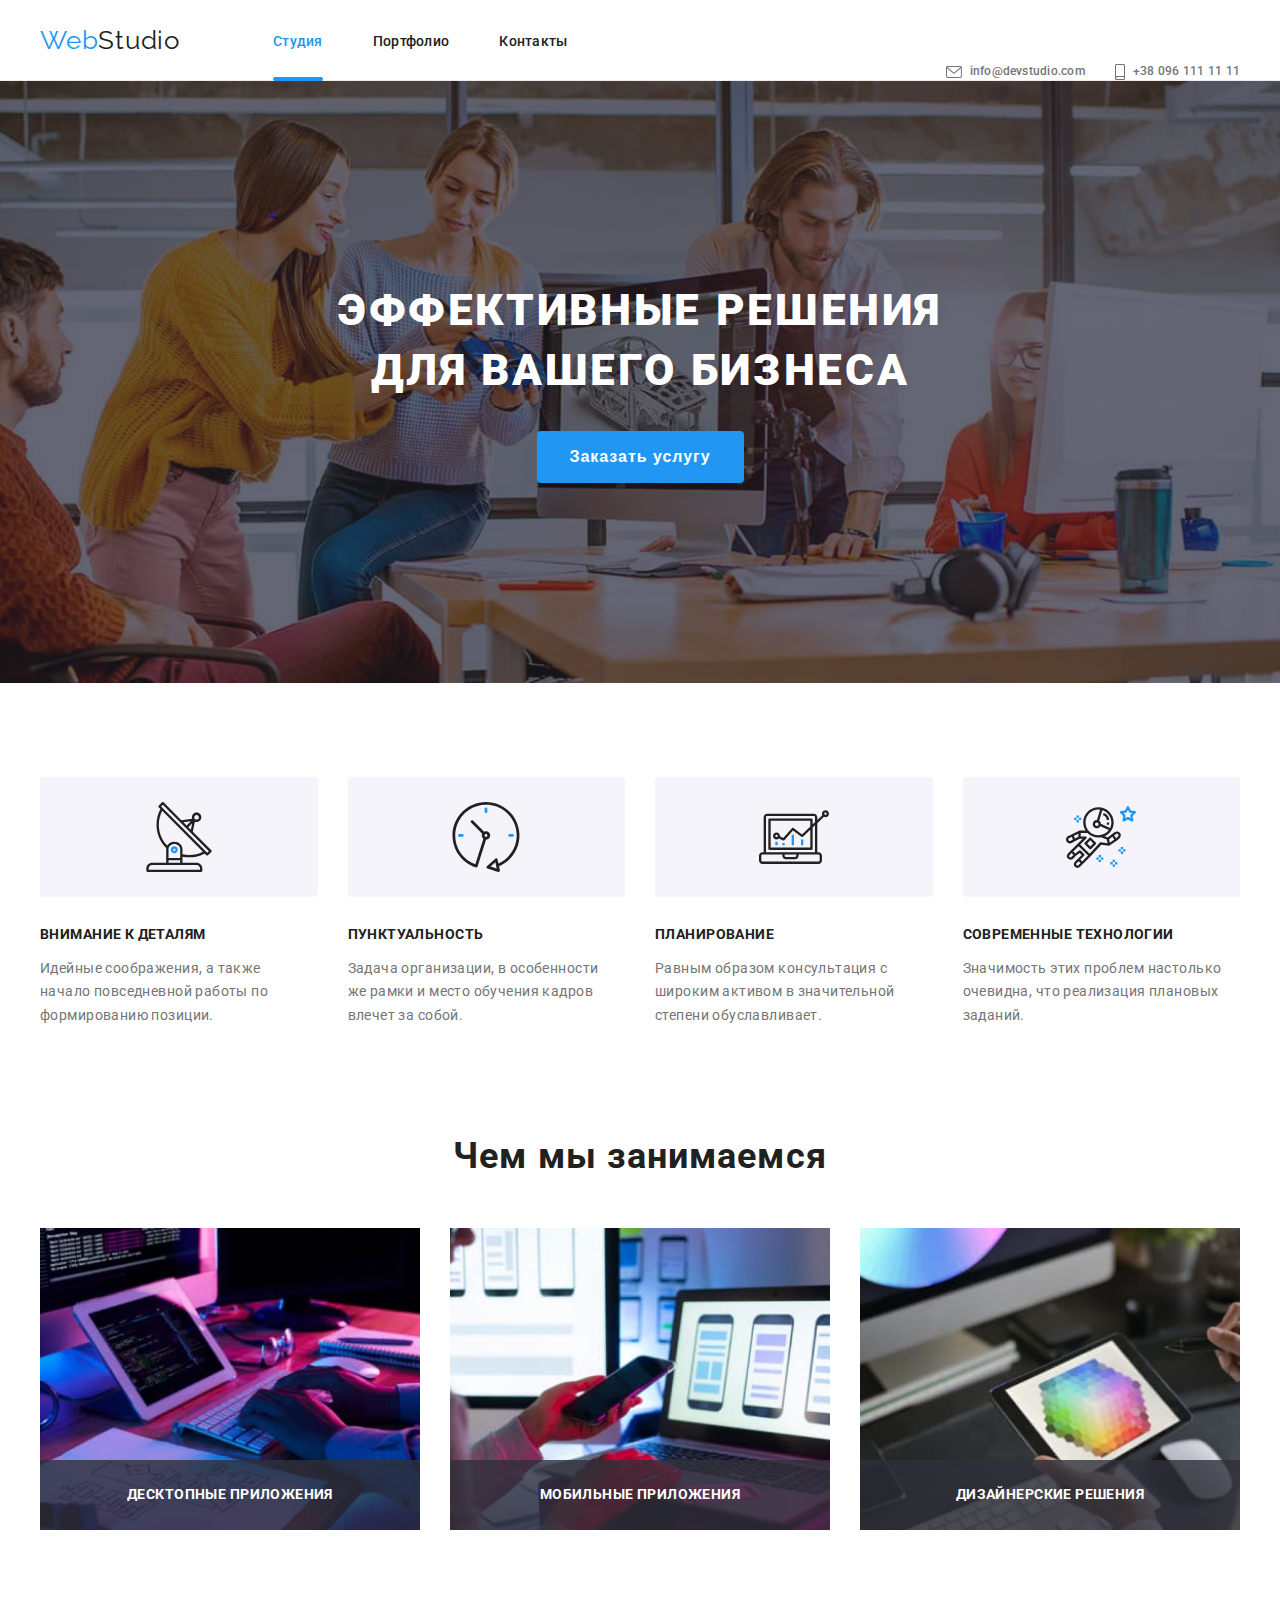
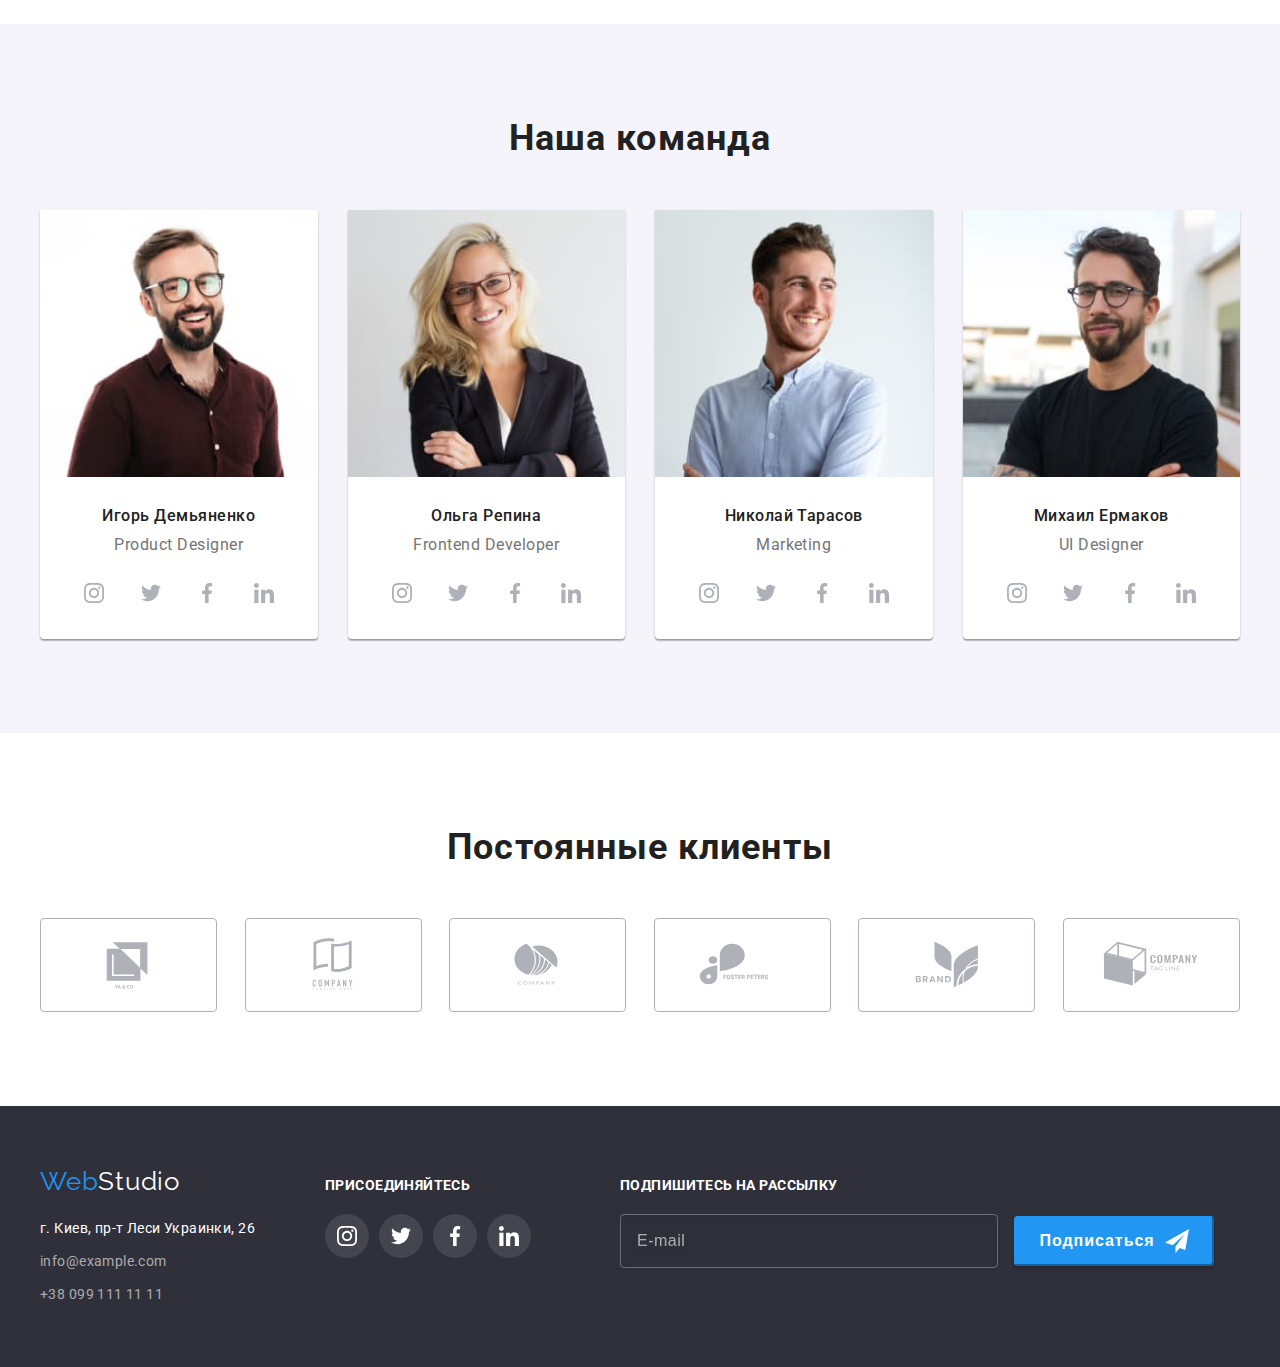
==== commit 821825bb: "hw8" ====
--- a/index.html
+++ b/index.html
@@ -249,12 +249,15 @@
                 <div class="doing-item__title-box">
                   <h3 class="doing-item__title">ДЕСКТОПНЫЕ ПРИЛОЖЕНИЯ</h3>
                 </div>
-                <img
-                  width="370"
-                  height="294"
-                  src="./images/pc.jpg"
-                  alt="разработка для пк"
-                />
+                <picture>
+                  <source
+                    srcset="./images/desktop.jpg 1x, ./images/desktop@2x.jpg 2x"
+                    media="(min-width: 1200px)"
+                    sizes=""
+                    type="image/jpeg"
+                  />
+                  <img src="./images/pc.jpg" alt="Продакт менеджер" />
+                </picture>
               </div>
             </li>
             <li class="doing-item">
@@ -262,12 +265,15 @@
                 <div class="doing-item__title-box">
                   <h3 class="doing-item__title">МОБИЛЬНЫЕ ПРИЛОЖЕНИЯ</h3>
                 </div>
-                <img
-                  width="370"
-                  height="294"
-                  src="./images/note.jpg"
-                  alt="разработка для ноутбуков"
-                />
+                <picture>
+                  <source
+                    srcset="./images/mobile.jpg 1x, ./images/mobile@2x.jpg 2x"
+                    media="(min-width: 1200px)"
+                    sizes=""
+                    type="image/jpeg"
+                  />
+                  <img src="./images/mob.jpg" alt="Продакт менеджер" />
+                </picture>
               </div>
             </li>
             <li class="doing-item">
@@ -275,12 +281,15 @@
                 <div class="doing-item__title-box">
                   <h3 class="doing-item__title">ДИЗАЙНЕРСКИЕ РЕШЕНИЯ</h3>
                 </div>
-                <img
-                  width="370"
-                  height="294"
-                  src="./images/plan.jpg"
-                  alt="разработка для планшетов"
-                />
+                <picture>
+                  <source
+                    srcset="./images/tablet.jpg 1x, ./images/tablet@2x.jpg 2x"
+                    media="(min-width: 1200px)"
+                    sizes=""
+                    type="image/jpeg"
+                  />
+                  <img src="./images/plan.jpg" alt="Продакт менеджер" />
+                </picture>
               </div>
             </li>
           </ul>
--- a/css/main.min.css
+++ b/css/main.min.css
@@ -1,2 +1,2 @@
-html{-webkit-box-sizing:border-box;box-sizing:border-box;height:100%}body{background-color:#fff;font-family:roboto,sans-serif;color:#212121;margin:0 auto;height:100%}a{text-decoration:none}h1,h2,h3,h4,h5,h6,p,ul{-webkit-padding-start:0;padding-inline-start:0}ul{margin-top:0;margin-bottom:0;list-style:none}.section{padding-top:60px;padding-bottom:60px}@media screen and (min-width: 1200px){.section{padding-bottom:94px;padding-top:94px}}.container{padding-left:15px;padding-right:15px;margin:0 auto}@media screen and (min-width: 480px){.container{max-width:480px}}@media screen and (min-width: 768px){.container{max-width:768px}}@media screen and (min-width: 1200px){.container{max-width:1200px}}.logo{font-family:Raleway;font-size:26px;line-height:1.19;letter-spacing:0.03em;color:#2196f3}.logo__second-color-header{color:#212121}.logo__second-color-footer{color:#fff}.menu-button{background-color:transparent;z-index:9;margin:0;padding:0;border:none}@media screen and (min-width: 768px){.menu-button{display:none}}.menu-button:hover,.menu-button:focus{fill:#2196f3}.menu-button .icon-menu-close{display:none}.menu-button.is-open .icon-menu-close{display:block}.menu-button.is-open .icon-menu{display:none}.mobile-menu-social{display:-webkit-box;display:-webkit-flex;display:-ms-flexbox;display:flex;-webkit-flex-wrap:wrap;-ms-flex-wrap:wrap;flex-wrap:wrap;margin-top:64px}@media screen and (min-width: 768px){.mobile-menu-social{display:none}}.mobile-menu-social a{font-weight:500;font-size:18px;line-height:1.22;letter-spacing:0.02em;color:#2196f3}.mobile-menu-social li{border-right:1px solid rgba(33,33,33,0.2);padding-right:10px;padding-left:10px}.mobile-menu-social li:last-child{border-right:none}.mobile-menu-social li:first-child{padding-left:0}.mobile-menu-social li:last-child{padding-right:0px}@media screen and (max-width: 767px){.header-mobile-box{position:absolute;z-index:8}}@media screen and (max-width: 767px){.header-contact__link.phone-number{font-size:34px;line-height:1.17;color:#2196f3}}@media screen and (max-width: 767px){.header-contact__item.phone-number{margin-bottom:32px;-webkit-flex-wrap:wrap;-ms-flex-wrap:wrap;flex-wrap:wrap}}@media screen and (max-width: 767px){.header-logo-box{display:-webkit-box;display:-webkit-flex;display:-ms-flexbox;display:flex;-webkit-box-pack:justify;-webkit-justify-content:space-between;-ms-flex-pack:justify;justify-content:space-between;-webkit-box-align:center;-webkit-align-items:center;-ms-flex-align:center;align-items:center;min-height:60px}}@media screen and (min-width: 768px) and (max-width: 1199px){.header-logo-box{-webkit-box-flex:1;-webkit-flex-grow:1;-ms-flex-positive:1;flex-grow:1}}@media screen and (max-width: 767px){.menu-container{display:none;-webkit-box-orient:vertical;-webkit-box-direction:normal;-webkit-flex-direction:column;-ms-flex-direction:column;flex-direction:column;-webkit-box-pack:justify;-webkit-justify-content:space-between;-ms-flex-pack:justify;justify-content:space-between;height:100vh;width:100%;padding-top:48px;padding-left:40px;padding-bottom:48px;top:0;left:0;background-color:#fff}.menu-container.is-open{display:-webkit-box;display:-webkit-flex;display:-ms-flexbox;display:flex}}@media screen and (min-width: 768px){.menu-container{display:-webkit-box;display:-webkit-flex;display:-ms-flexbox;display:flex;-webkit-box-flex:1;-webkit-flex-grow:1;-ms-flex-positive:1;flex-grow:1;-webkit-box-pack:justify;-webkit-justify-content:space-between;-ms-flex-pack:justify;justify-content:space-between;-webkit-box-align:center;-webkit-align-items:center;-ms-flex-align:center;align-items:center}}.page-header{border-bottom:1px solid #ececec}@media screen and (max-width: 767px){.page-header__box{position:relative}}@media screen and (min-width: 768px){.page-header{height:80px;display:-webkit-box;display:-webkit-flex;display:-ms-flexbox;display:flex}.page-header__box{display:-webkit-box;display:-webkit-flex;display:-ms-flexbox;display:flex;-webkit-box-pack:justify;-webkit-justify-content:space-between;-ms-flex-pack:justify;justify-content:space-between;-webkit-box-align:center;-webkit-align-items:center;-ms-flex-align:center;align-items:center;-webkit-box-flex:1;-webkit-flex-grow:1;-ms-flex-positive:1;flex-grow:1}}.site-nav__link.current{position:relative;color:#2196f3}@media screen and (max-width: 767px){.site-nav__item{margin-bottom:32px}.site-nav__link{font-weight:500;font-size:40px;line-height:1.17;letter-spacing:0.02em;color:#212121}}@media screen and (min-width: 768px){.site-nav{display:-webkit-box;display:-webkit-flex;display:-ms-flexbox;display:flex;-webkit-box-orient:horizontal;-webkit-box-direction:normal;-webkit-flex-direction:row;-ms-flex-direction:row;flex-direction:row}.site-nav__link{font-weight:500;font-size:14px;line-height:1.14;letter-spacing:0.02em;color:#212121;-webkit-transition:250ms cubic-bezier(0.4, 0, 0.2, 1);-o-transition:250ms cubic-bezier(0.4, 0, 0.2, 1);transition:250ms cubic-bezier(0.4, 0, 0.2, 1);padding-top:32px;padding-bottom:32px}.site-nav__item:not(:last-child){margin-right:50px}.site-nav__link.current::before{bottom:0;position:absolute;display:inline-block;content:"";width:100%;height:4px;background-color:#2196f3;-webkit-border-radius:2px;border-radius:2px}.site-nav__link:focus,.site-nav__link:hover{color:#2196f3}}@media screen and (min-width: 1200px){.site-nav{margin-left:93px}}@media screen and (max-width: 767px){.header-contact{display:-webkit-box;display:-webkit-flex;display:-ms-flexbox;display:flex;-webkit-box-orient:vertical;-webkit-box-direction:reverse;-webkit-flex-direction:column-reverse;-ms-flex-direction:column-reverse;flex-direction:column-reverse;-webkit-box-align:start;-webkit-align-items:flex-start;-ms-flex-align:start;align-items:flex-start}.header-contact svg{display:none}.header-contact__link{font-weight:500;letter-spacing:0.02em;font-size:24px;line-height:28px;color:#757575}}@media screen and (min-width: 768px){.header-contact__link{font-weight:500;font-size:12px;line-height:1.16;letter-spacing:0.02em;color:#757575;display:-webkit-inline-box;display:-webkit-inline-flex;display:-ms-inline-flexbox;display:inline-flex;-webkit-box-align:center;-webkit-align-items:center;-ms-flex-align:center;align-items:center;-webkit-transition:250ms cubic-bezier(0.4, 0, 0.2, 1);-o-transition:250ms cubic-bezier(0.4, 0, 0.2, 1);transition:250ms cubic-bezier(0.4, 0, 0.2, 1)}.header-contact__link:focus,.header-contact__link:hover{color:#2196f3}.header-contact__item:first-child{margin-bottom:10px}.header-contact__icon{fill:currentColor;margin-right:8px}}@media screen and (min-width: 1200px){.header-contact{display:-webkit-box;display:-webkit-flex;display:-ms-flexbox;display:flex}.header-contact__item:first-child{margin-right:30px;margin-bottom:0}.header-contact__link{display:-webkit-box;display:-webkit-flex;display:-ms-flexbox;display:flex;-webkit-box-align:center;-webkit-align-items:center;-ms-flex-align:center;align-items:center;height:100%;padding-top:32px;padding-bottom:32px}}.page-footer{background-color:#2f303a;padding-top:60px;padding-bottom:60px}@media screen and (max-width: 1199px){.page-footer__container{text-align:center}}@media screen and (min-width: 768px){.page-footer__container{display:-webkit-box;display:-webkit-flex;display:-ms-flexbox;display:flex;-webkit-flex-wrap:wrap;-ms-flex-wrap:wrap;flex-wrap:wrap;-webkit-box-pack:justify;-webkit-justify-content:space-between;-ms-flex-pack:justify;justify-content:space-between}}@media screen and (min-width: 1200px){.page-footer__container{display:-webkit-box;display:-webkit-flex;display:-ms-flexbox;display:flex;-webkit-flex-wrap:nowrap;-ms-flex-wrap:nowrap;flex-wrap:nowrap;-webkit-box-align:start;-webkit-align-items:flex-start;-ms-flex-align:start;align-items:flex-start}}@media screen and (min-width: 768px) and (max-width: 1199px){.page-footer__links-box{margin-left:76px}}@media screen and (min-width: 1200px){.page-footer__links-box{display:-webkit-box;display:-webkit-flex;display:-ms-flexbox;display:flex;-webkit-box-orient:vertical;-webkit-box-direction:normal;-webkit-flex-direction:column;-ms-flex-direction:column;flex-direction:column;white-space:nowrap}}.page-footer__address-box{margin-top:20px}@media screen and (min-width: 768px){.connecting-box{margin-right:89px;margin-top:5px}}.footer-list__item{font-family:roboto,sans-serif;font-style:normal;font-weight:400;font-size:14px;line-height:1.71;letter-spacing:0.03em}.footer-list__item:not(:last-child){margin-bottom:8px}@media screen and (min-width: 1200px){.footer-list__item:not(:last-child){margin-bottom:9px}}.footer-list__map{color:#ffffff}.footer-list__mail,.footer-list__phone{color:rgba(255,255,255,0.6)}.connecting-box{display:-webkit-box;display:-webkit-flex;display:-ms-flexbox;display:flex;-webkit-box-orient:vertical;-webkit-box-direction:normal;-webkit-flex-direction:column;-ms-flex-direction:column;flex-direction:column;-webkit-box-align:center;-webkit-align-items:center;-ms-flex-align:center;align-items:center}@media screen and (max-width: 767px){.connecting-box{margin-top:60px}}@media screen and (min-width: 1200px){.connecting-box{margin-left:70px;margin-top:12px;-webkit-box-align:start;-webkit-align-items:flex-start;-ms-flex-align:start;align-items:flex-start}}.connecting-box__title{margin-top:0;margin-bottom:0;font-weight:700;font-size:14px;line-height:1.14;letter-spacing:0.03em;text-transform:uppercase;color:#ffffff}.connecting-box__list{list-style:none;display:-webkit-box;display:-webkit-flex;display:-ms-flexbox;display:flex;margin-top:20px}.connecting-box__list li:not(:last-child){margin-right:10px}.connecting-item__link{display:-webkit-box;display:-webkit-flex;display:-ms-flexbox;display:flex;-webkit-box-align:center;-webkit-align-items:center;-ms-flex-align:center;align-items:center;-webkit-box-pack:center;-webkit-justify-content:center;-ms-flex-pack:center;justify-content:center;width:44px;height:44px;background:rgba(255,255,255,0.1);-webkit-border-radius:50%;border-radius:50%;-webkit-transition:250ms cubic-bezier(0.4, 0, 0.2, 1);-o-transition:250ms cubic-bezier(0.4, 0, 0.2, 1);transition:250ms cubic-bezier(0.4, 0, 0.2, 1)}.connecting-item__link:hover,.connecting-item__link:focus{background-color:#2196f3;fill:#ffffff}.connecting-item__icon{fill:#ffffff}.subscribe-box{margin-top:60px;display:-webkit-inline-box;display:-webkit-inline-flex;display:-ms-inline-flexbox;display:inline-flex;-webkit-box-orient:vertical;-webkit-box-direction:normal;-webkit-flex-direction:column;-ms-flex-direction:column;flex-direction:column;width:100%}@media screen and (min-width: 1200px){.subscribe-box{margin-left:auto;margin-top:12px}}.subscribe-box__button{width:200px;height:50px;background:#2196f3;-webkit-box-shadow:0px 4px 4px rgba(0,0,0,0.15);box-shadow:0px 4px 4px rgba(0,0,0,0.15);-webkit-border-radius:4px;border-radius:4px;border-color:#2196f3;font-weight:700;font-size:16px;line-height:1.87;display:-webkit-inline-box;display:-webkit-inline-flex;display:-ms-inline-flexbox;display:inline-flex;-webkit-box-align:center;-webkit-align-items:center;-ms-flex-align:center;align-items:center;text-align:center;-webkit-box-pack:center;-webkit-justify-content:center;-ms-flex-pack:center;justify-content:center;letter-spacing:0.06em;color:#ffffff;cursor:pointer}@media screen and (min-width: 768px){.subscribe-box__button{display:-webkit-box;display:-webkit-flex;display:-ms-flexbox;display:flex;margin-left:auto;margin-right:auto}}@media screen and (min-width: 1200px){.subscribe-box__button{display:-webkit-inline-box;display:-webkit-inline-flex;display:-ms-inline-flexbox;display:inline-flex;margin-left:12px}.subscribe-box__button__input-button-box{-webkit-box-align:center;-webkit-align-items:center;-ms-flex-align:center;align-items:center}}@media screen and (max-width: 1199px){.subscribe-box__button{margin-top:20px}}.subscribe-box__button-ico{margin-left:10px;fill:#ffffff}.subscribe-box input::-webkit-input-placeholder{font-size:16px;line-height:1.25;letter-spacing:0.03em;color:rgba(255,255,255,0.6);-webkit-transition:250ms cubic-bezier(0.4, 0, 0.2, 1);-o-transition:250ms cubic-bezier(0.4, 0, 0.2, 1);transition:250ms cubic-bezier(0.4, 0, 0.2, 1)}.subscribe-box input:-ms-input-placeholder{font-size:16px;line-height:1.25;letter-spacing:0.03em;color:rgba(255,255,255,0.6);-webkit-transition:250ms cubic-bezier(0.4, 0, 0.2, 1);-o-transition:250ms cubic-bezier(0.4, 0, 0.2, 1);transition:250ms cubic-bezier(0.4, 0, 0.2, 1)}.subscribe-box input::-ms-input-placeholder{font-size:16px;line-height:1.25;letter-spacing:0.03em;color:rgba(255,255,255,0.6);-webkit-transition:250ms cubic-bezier(0.4, 0, 0.2, 1);-o-transition:250ms cubic-bezier(0.4, 0, 0.2, 1);transition:250ms cubic-bezier(0.4, 0, 0.2, 1)}.subscribe-box input::placeholder{font-size:16px;line-height:1.25;letter-spacing:0.03em;color:rgba(255,255,255,0.6);-webkit-transition:250ms cubic-bezier(0.4, 0, 0.2, 1);-o-transition:250ms cubic-bezier(0.4, 0, 0.2, 1);transition:250ms cubic-bezier(0.4, 0, 0.2, 1)}.subscribe-box input{height:50px;margin-top:20px;padding-left:16px;background-color:transparent;outline:none;-webkit-border-radius:4px;border-radius:4px;border:1px solid rgba(255,255,255,0.3);-webkit-filter:drop-shadow(0px 4px 4px rgba(0,0,0,0.15));filter:drop-shadow(0px 4px 4px rgba(0,0,0,0.15));-webkit-transition:250ms cubic-bezier(0.4, 0, 0.2, 1);-o-transition:250ms cubic-bezier(0.4, 0, 0.2, 1);transition:250ms cubic-bezier(0.4, 0, 0.2, 1)}@media screen and (max-width: 767px){.subscribe-box input{width:100%}}@media screen and (min-width: 768px){.subscribe-box input{width:450px}}@media screen and (min-width: 1200px){.subscribe-box input{width:358px}}.subscribe-box input:focus,.subscribe-box input:hover{border:1px solid #2196f3;color:#fff}.subscribe-box__title{margin-top:0;margin-bottom:0;font-weight:700;font-size:14px;line-height:1.14;letter-spacing:0.03em;text-transform:uppercase;color:#ffffff}.hero{background-repeat:no-repeat;background-position:center;-webkit-background-size:cover;background-size:cover;background-color:#c4c4c4;height:auto;background-image:-webkit-gradient(linear, left top, left bottom, from(rgba(47,48,58,0.4))),url("../images/hero-480.jpg");background-image:-webkit-linear-gradient(rgba(47,48,58,0.4)),url("../images/hero-480.jpg");background-image:-o-linear-gradient(rgba(47,48,58,0.4)),url("../images/hero-480.jpg");background-image:linear-gradient(rgba(47,48,58,0.4)),url("../images/hero-480.jpg");width:100%;text-align:center;padding-top:118px;padding-bottom:118px}@media (-webkit-min-device-pixel-ratio: 2), (-o-min-device-pixel-ratio: 2 / 1), (-o-min-device-pixel-ratio: 2/1), (min-resolution: 2dppx){.hero{background-image:-webkit-gradient(linear, left top, left bottom, from(rgba(47,48,58,0.4))),url("../images/hero-480-2x.jpg");background-image:-webkit-linear-gradient(rgba(47,48,58,0.4)),url("../images/hero-480-2x.jpg");background-image:-o-linear-gradient(rgba(47,48,58,0.4)),url("../images/hero-480-2x.jpg");background-image:linear-gradient(rgba(47,48,58,0.4)),url("../images/hero-480-2x.jpg")}}@media screen and (min-width: 480px){.hero{background-image:-webkit-gradient(linear, left top, left bottom, from(rgba(47,48,58,0.4))),url("../images/hero-768.jpg");background-image:-webkit-linear-gradient(rgba(47,48,58,0.4)),url("../images/hero-768.jpg");background-image:-o-linear-gradient(rgba(47,48,58,0.4)),url("../images/hero-768.jpg");background-image:linear-gradient(rgba(47,48,58,0.4)),url("../images/hero-768.jpg")}}@media screen and (min-width: 480px) and (-webkit-min-device-pixel-ratio: 2), screen and (min-width: 480px) and (-o-min-device-pixel-ratio: 2 / 1), screen and (min-width: 480px) and (-o-min-device-pixel-ratio: 2/1), screen and (min-width: 480px) and (min-resolution: 2dppx){.hero{background-image:-webkit-gradient(linear, left top, left bottom, from(rgba(47,48,58,0.4))),url("../images/hero-768-2x.jpg");background-image:-webkit-linear-gradient(rgba(47,48,58,0.4)),url("../images/hero-768-2x.jpg");background-image:-o-linear-gradient(rgba(47,48,58,0.4)),url("../images/hero-768-2x.jpg");background-image:linear-gradient(rgba(47,48,58,0.4)),url("../images/hero-768-2x.jpg")}}@media screen and (min-width: 768px){.hero{background-image:-webkit-gradient(linear, left top, left bottom, from(rgba(47,48,58,0.4))),url("../images/hero-1200.jpg");background-image:-webkit-linear-gradient(rgba(47,48,58,0.4)),url("../images/hero-1200.jpg");background-image:-o-linear-gradient(rgba(47,48,58,0.4)),url("../images/hero-1200.jpg");background-image:linear-gradient(rgba(47,48,58,0.4)),url("../images/hero-1200.jpg")}}@media screen and (min-width: 768px) and (-webkit-min-device-pixel-ratio: 2), screen and (min-width: 768px) and (-o-min-device-pixel-ratio: 2 / 1), screen and (min-width: 768px) and (-o-min-device-pixel-ratio: 2/1), screen and (min-width: 768px) and (min-resolution: 2dppx){.hero{background-image:-webkit-gradient(linear, left top, left bottom, from(rgba(47,48,58,0.4))),url("../images/hero-1200-2x.jpg");background-image:-webkit-linear-gradient(rgba(47,48,58,0.4)),url("../images/hero-1200-2x.jpg");background-image:-o-linear-gradient(rgba(47,48,58,0.4)),url("../images/hero-1200-2x.jpg");background-image:linear-gradient(rgba(47,48,58,0.4)),url("../images/hero-1200-2x.jpg")}}@media screen and (min-width: 1200px){.hero{padding-top:200px;padding-bottom:200px}}.hero__title{font-weight:900;font-size:44px;line-height:1.36;letter-spacing:0.06em;text-transform:uppercase;color:#ffffff;margin-top:0;margin-bottom:30px}@media screen and (max-width: 1199px){.hero__title{font-size:26px;line-height:42px}}@media screen and (min-width: 1200px){.hero__title{font-size:44px;line-height:1.36}}.hero__button{display:inline-block;padding:10px 32px;background-color:#2196f3;color:#ffffff;border:1px solid transparent;-webkit-border-radius:4px;border-radius:4px;font-weight:700;font-size:16px;line-height:1.87;letter-spacing:0.06em;cursor:pointer}.studio-list{display:-webkit-box;display:-webkit-flex;display:-ms-flexbox;display:flex;-webkit-flex-wrap:wrap;-ms-flex-wrap:wrap;flex-wrap:wrap;-webkit-box-pack:justify;-webkit-justify-content:space-between;-ms-flex-pack:justify;justify-content:space-between}@media screen and (min-width: 1200px){.studio-list{-webkit-flex-wrap:nowrap;-ms-flex-wrap:nowrap;flex-wrap:nowrap}}@media screen and (max-width: 767px){.studio-item{width:100%}}@media screen and (min-width: 768px){.studio-item{width:-webkit-calc((100% - 2 * 15px) / 2);width:calc((100% - 2 * 15px) / 2)}}@media screen and (min-width: 1200px){.studio-item{width:-webkit-calc((100% - 4 * 15px) / 4);width:calc((100% - 4 * 15px) / 4)}}.studio-item__thumb{display:-webkit-box;display:-webkit-flex;display:-ms-flexbox;display:flex;-webkit-box-pack:center;-webkit-justify-content:center;-ms-flex-pack:center;justify-content:center;-webkit-box-align:center;-webkit-align-items:center;-ms-flex-align:center;align-items:center;height:120px;-webkit-border-radius:4px;border-radius:4px;margin-bottom:30px;background:#f5f4fa}.studio-item__icon{width:70px;height:70px}.studio-item__title{font-weight:700;font-size:14px;line-height:1.14;letter-spacing:0.03em;text-transform:uppercase;margin-bottom:10px;margin-top:0;text-align:center}@media screen and (min-width: 768px){.studio-item__title{text-align:start}}.studio-item__text{color:#757575;font-size:14px;line-height:1.71;letter-spacing:0.03em}@media screen and (min-width: 1200px){.studio-item__text{width:270px}}.section-doing{margin-top:-94px}@media screen and (max-width: 1199px){.section-doing{display:none}}.section-doing__main-title{text-align:center;font-weight:700;font-size:36px;line-height:1.16;letter-spacing:0.03em;margin-top:0;margin-bottom:50px}.section-doing__list{display:-webkit-box;display:-webkit-flex;display:-ms-flexbox;display:flex;-webkit-box-pack:justify;-webkit-justify-content:space-between;-ms-flex-pack:justify;justify-content:space-between}.doing-item{width:-webkit-calc((100% - 4 * 15px) / 3);width:calc((100% - 4 * 15px) / 3)}.doing-item__thumb{position:relative}.doing-item__thumb:before{display:inline-block;position:absolute;content:"";width:100%;height:70px;background:rgba(47,48,58,0.8);bottom:0}.doing-item__title-box{display:-webkit-box;display:-webkit-flex;display:-ms-flexbox;display:flex;-webkit-box-pack:center;-webkit-justify-content:center;-ms-flex-pack:center;justify-content:center;position:absolute;margin:27px 0;text-align:center;width:100%;bottom:0;left:50%;-webkit-transform:translate(-50%);-ms-transform:translate(-50%);transform:translate(-50%)}.doing-item__title{margin:0;font-weight:700;font-size:14px;line-height:1.14;letter-spacing:0.03em;color:#ffffff}.doing-item img{display:block}.section-team{background:#f5f4fa}.section-team__main-title{font-size:28px;line-height:1.17;font-weight:700;text-align:center;letter-spacing:0.03em;margin-top:0;margin-bottom:30px}@media screen and (min-width: 1200px){.section-team__main-title{font-size:36px;line-height:1.16;margin-top:0px;margin-bottom:50px}}@media screen and (min-width: 768px){.section-team__list{display:-webkit-box;display:-webkit-flex;display:-ms-flexbox;display:flex;-webkit-flex-wrap:wrap;-ms-flex-wrap:wrap;flex-wrap:wrap}}@media screen and (min-width: 1200px){.section-team__list{display:-webkit-box;display:-webkit-flex;display:-ms-flexbox;display:flex;-webkit-box-pack:justify;-webkit-justify-content:space-between;-ms-flex-pack:justify;justify-content:space-between}}.section-team__item{background:#fff;-webkit-box-shadow:0px 1px 3px rgba(0,0,0,0.12),0px 1px 1px rgba(0,0,0,0.14),0px 2px 1px rgba(0,0,0,0.2);box-shadow:0px 1px 3px rgba(0,0,0,0.12),0px 1px 1px rgba(0,0,0,0.14),0px 2px 1px rgba(0,0,0,0.2);-webkit-border-radius:0px 0px 4px 4px;border-radius:0px 0px 4px 4px}@media screen and (max-width: 767px){.section-team__item{width:100%}.section-team__item:not(:last-child){margin-bottom:30px}}@media screen and (min-width: 768px) and (max-width: 1199px){.section-team__item{width:-webkit-calc((100% - 2 * 15px) / 2);width:calc((100% - 2 * 15px) / 2)}.section-team__item:nth-child(2n+1){margin-right:30px}.section-team__item:nth-child(-n+2){margin-bottom:30px}}@media screen and (min-width: 1200px){.section-team__item{width:-webkit-calc((100% - 6 * 15px) / 4);width:calc((100% - 6 * 15px) / 4)}.section-team__item:not(:last-child){margin-right:30px}}.section-team__photo{width:100%;display:block}.section-team img{display:block;width:100%}.team-box{padding-top:30px;padding-bottom:24px}.team-box__title{font-weight:500;font-size:16px;line-height:1.18;text-align:center;letter-spacing:0.03em;margin-top:0;margin-bottom:10px}.team-box__text{font-size:16px;line-height:1.18;text-align:center;letter-spacing:0.03em;color:#757575;margin-top:0;margin-bottom:0}.team-connect{list-style:none;display:-webkit-box;display:-webkit-flex;display:-ms-flexbox;display:flex;-webkit-box-orient:horizontal;-webkit-box-direction:normal;-webkit-flex-direction:row;-ms-flex-direction:row;flex-direction:row;-webkit-box-pack:center;-webkit-justify-content:center;-ms-flex-pack:center;justify-content:center;margin-top:16px;margin-left:32px;margin-right:32px}@media screen and (min-width: 1200px){.team-connect{-webkit-box-pack:justify;-webkit-justify-content:space-between;-ms-flex-pack:justify;justify-content:space-between}}.team-connect__box:not(:last-child){margin-right:10px}.team-connect__link{display:-webkit-box;display:-webkit-flex;display:-ms-flexbox;display:flex;-webkit-box-pack:center;-webkit-justify-content:center;-ms-flex-pack:center;justify-content:center;-webkit-box-align:center;-webkit-align-items:center;-ms-flex-align:center;align-items:center;width:44px;height:44px;fill:#afb1b8;-webkit-border-radius:50%;border-radius:50%;-webkit-transition:250ms cubic-bezier(0.4, 0, 0.2, 1);-o-transition:250ms cubic-bezier(0.4, 0, 0.2, 1);transition:250ms cubic-bezier(0.4, 0, 0.2, 1)}.team-connect__link:hover,.team-connect__link:focus{background-color:#2196f3;fill:#ffffff}.team-connect__icon{width:20px;height:20px}.clients-main-title{margin-top:0;margin-bottom:30px;font-size:28px;line-height:1.17;font-weight:700;text-align:center;letter-spacing:0.03em;color:#212121}@media screen and (min-width: 1200px){.clients-main-title{font-size:36px;line-height:1.16;margin-bottom:50px}}.clients-list{list-style:none;display:-webkit-box;display:-webkit-flex;display:-ms-flexbox;display:flex;-webkit-flex-wrap:wrap;-ms-flex-wrap:wrap;flex-wrap:wrap;-webkit-box-pack:justify;-webkit-justify-content:space-between;-ms-flex-pack:justify;justify-content:space-between}.clients-item{border:1px solid #afb1b8;-webkit-border-radius:4px;border-radius:4px}@media screen and (max-width: 767px){.clients-item{width:-webkit-calc((100% - 2 * 15px) / 2);width:calc((100% - 2 * 15px) / 2)}.clients-item:not(:nth-last-child(-n+2)){margin-bottom:30px}}@media screen and (min-width: 768px) and (max-width: 1199px){.clients-item{width:-webkit-calc((100% - 4 * 15px) / 3);width:calc((100% - 4 * 15px) / 3);height:92px}.clients-item:not(:nth-last-child(-n+3)){margin-bottom:30px}}@media screen and (min-width: 1200px){.clients-item{width:-webkit-calc((100% - 10 * 15px) / 6);width:calc((100% - 10 * 15px) / 6);height:92px}}.clients-item__link{display:-webkit-box;display:-webkit-flex;display:-ms-flexbox;display:flex;-webkit-box-pack:center;-webkit-justify-content:center;-ms-flex-pack:center;justify-content:center;-webkit-box-align:center;-webkit-align-items:center;-ms-flex-align:center;align-items:center;width:100%;height:100%;fill:#afb1b8;-webkit-transition:250ms cubic-bezier(0.4, 0, 0.2, 1);-o-transition:250ms cubic-bezier(0.4, 0, 0.2, 1);transition:250ms cubic-bezier(0.4, 0, 0.2, 1)}.clients-item:hover,.clients-item:focus{border-color:#2196f3}.clients-item__link:hover,.clients-item__link:focus{border-color:#2196f3;fill:#2196f3}.clients-item__icon{width:106px;height:60px}.backdrop{position:fixed;top:0;left:0;z-index:100;padding:93px 15px;width:100%;height:100%;background-color:rgba(0,0,0,0.2);-webkit-transition:250ms cubic-bezier(0.4, 0, 0.2, 1);-o-transition:250ms cubic-bezier(0.4, 0, 0.2, 1);transition:250ms cubic-bezier(0.4, 0, 0.2, 1);overflow-y:scroll}.backdrop.is-hidden{opacity:0;pointer-events:none;-webkit-transition:250ms cubic-bezier(0.4, 0, 0.2, 1);-o-transition:250ms cubic-bezier(0.4, 0, 0.2, 1);transition:250ms cubic-bezier(0.4, 0, 0.2, 1)}.modal{-webkit-border-radius:4px;border-radius:4px;background-color:#ffffff;-webkit-box-shadow:0px 1px 3px rgba(0,0,0,0.12),0px 1px 1px rgba(0,0,0,0.14),0px 2px 1px rgba(0,0,0,0.2);box-shadow:0px 1px 3px rgba(0,0,0,0.12),0px 1px 1px rgba(0,0,0,0.14),0px 2px 1px rgba(0,0,0,0.2)}@media screen and (min-width: 480px) and (max-width: 767px){.modal{top:50%;position:absolute;left:50%;-webkit-transform:translate(-50%, -50%);-ms-transform:translate(-50%, -50%);transform:translate(-50%, -50%)}}@media screen and (max-width: 767px){.modal{position:relative}}@media screen and (min-width: 768px){.modal{width:450px;position:absolute;top:50%;left:50%;-webkit-transform:translate(-50%, -50%);-ms-transform:translate(-50%, -50%);transform:translate(-50%, -50%)}}@media screen and (max-width: 1199px){.modal{max-width:450px}}.modal__form{padding-left:40px;padding-right:40px;padding-bottom:50px}.modal__title-box{padding-left:40px;padding-right:40px;padding-bottom:12px;padding-top:40px}.modal__title{font-weight:700;font-size:20px;line-height:1.15;text-align:center;letter-spacing:0.03em;color:#212121}.modal__close-button{padding:0;position:absolute;right:8px;top:8px;width:30px;height:30px;background:#ffffff;border:1px solid rgba(0,0,0,0.1);-webkit-border-radius:50%;border-radius:50%;cursor:pointer}.modal__close-icon{fill:#000000;-webkit-transition:250ms cubic-bezier(0.4, 0, 0.2, 1);-o-transition:250ms cubic-bezier(0.4, 0, 0.2, 1);transition:250ms cubic-bezier(0.4, 0, 0.2, 1);position:absolute;top:50%;left:50%;-webkit-transform:translate(-50%, -50%);-ms-transform:translate(-50%, -50%);transform:translate(-50%, -50%)}.modal__close-button:hover .modal__close-icon{fill:#2196f3}.modal__close-button:focus .modal__close-icon{fill:#2196f3}.form-box{display:block;position:relative;margin-bottom:10px;font-size:12px;line-height:1.16;letter-spacing:0.01em;color:#757575;text-align:start}.form-box__input{vertical-align:middle;width:100%;height:40px;padding-left:42px;padding-right:10px;margin-top:4px;outline:none;border:1px solid rgba(33,33,33,0.2);-webkit-border-radius:4px;border-radius:4px;-webkit-transition:250ms cubic-bezier(0.4, 0, 0.2, 1);-o-transition:250ms cubic-bezier(0.4, 0, 0.2, 1);transition:250ms cubic-bezier(0.4, 0, 0.2, 1)}.form-box__input:hover,.form-box__input:focus{border-color:#2196f3}.form-box__icon{display:block;position:absolute;top:50%;left:12px;width:18px;height:18px;-webkit-transition:250ms cubic-bezier(0.4, 0, 0.2, 1);-o-transition:250ms cubic-bezier(0.4, 0, 0.2, 1);transition:250ms cubic-bezier(0.4, 0, 0.2, 1)}.form-box__input:hover+.form-box__icon,.form-box__input:focus+.form-box__icon{fill:#2196f3}.form-box__input.comment{padding-top:12px;padding-left:16px;resize:none;height:120px}.form-box__input::-webkit-input-placeholder{font-size:14px;line-height:16px;letter-spacing:0.01em;color:rgba(117,117,117,0.5)}.form-box__input:-ms-input-placeholder{font-size:14px;line-height:16px;letter-spacing:0.01em;color:rgba(117,117,117,0.5)}.form-box__input::-ms-input-placeholder{font-size:14px;line-height:16px;letter-spacing:0.01em;color:rgba(117,117,117,0.5)}.form-box__input::placeholder{font-size:14px;line-height:16px;letter-spacing:0.01em;color:rgba(117,117,117,0.5)}.policy-label{display:-webkit-box;display:-webkit-flex;display:-ms-flexbox;display:flex;-webkit-box-align:center;-webkit-align-items:center;-ms-flex-align:center;align-items:center;margin-top:25px;font-size:12px;line-height:14px;letter-spacing:0.03em;color:#757575;cursor:pointer}.policy-label a{color:#2196f3;text-decoration:underline}.policy-label::before{display:block;content:"";width:16px;height:15px;border:2px solid #212121;-webkit-border-radius:2px;border-radius:2px;margin-right:7px;-webkit-transition:250ms cubic-bezier(0.4, 0, 0.2, 1);-o-transition:250ms cubic-bezier(0.4, 0, 0.2, 1);transition:250ms cubic-bezier(0.4, 0, 0.2, 1)}.policy-checkbox{position:absolute;width:0px;height:0px;margin:0px;border:0px;padding:0px;clip:react(0 0 0 0);overflow:hidden}.policy-checkbox:hover+.policy-label::before,.policy-checkbox:focus+.policy-label::before{border:2px solid #2196f3}.policy-checkbox:checked+.policy-label::before{background-color:#2196f3;background-image:url(../images/icon-check.svg);background-repeat:no-repeat;background-position:center;-webkit-background-size:cover;background-size:cover;border:transparent}.modal-button-submit{margin-top:30px;border:#2196f3;width:200px;height:50px;left:700px;top:712px;background:#2196f3;-webkit-box-shadow:0px 4px 4px rgba(0,0,0,0.15);box-shadow:0px 4px 4px rgba(0,0,0,0.15);-webkit-border-radius:4px;border-radius:4px;font-weight:700;font-size:16px;line-height:1.87;letter-spacing:0.06em;color:#ffffff;cursor:pointer}.radio-buttons-list{display:-webkit-box;display:-webkit-flex;display:-ms-flexbox;display:flex;-webkit-flex-wrap:wrap;-ms-flex-wrap:wrap;flex-wrap:wrap;-webkit-box-align:start;-webkit-align-items:flex-start;-ms-flex-align:start;align-items:flex-start;margin-bottom:-12px}.radio-buttons-list__item{margin-right:8px}.radio-buttons-box{margin-bottom:40px}@media screen and (min-width: 768px){.radio-buttons-box{display:-webkit-box;display:-webkit-flex;display:-ms-flexbox;display:flex;-webkit-box-pack:center;-webkit-justify-content:center;-ms-flex-pack:center;justify-content:center}}.radio-butons-list__item{margin-right:8px;margin-bottom:12px}.radio-button{background-color:#f5f4fa;padding:6px 22px;border:1px solid transparent;-webkit-border-radius:4px;border-radius:4px;font-family:roboto,sans-serif;color:#212121;font-weight:500;font-size:16px;line-height:1.62;text-align:center;letter-spacing:0.03em;cursor:pointer;-webkit-transition:250ms cubic-bezier(0.4, 0, 0.2, 1);-o-transition:250ms cubic-bezier(0.4, 0, 0.2, 1);transition:250ms cubic-bezier(0.4, 0, 0.2, 1)}.radio-button:hover,.radio-button:focus{background-color:#2196f3;color:#fff;-webkit-box-shadow:0px 3px 1px rgba(0,0,0,0.1),0px 1px 2px rgba(0,0,0,0.08),0px 2px 2px rgba(0,0,0,0.12);box-shadow:0px 3px 1px rgba(0,0,0,0.1),0px 1px 2px rgba(0,0,0,0.08),0px 2px 2px rgba(0,0,0,0.12)}@media screen and (min-width: 768px){.radio-filter-list{display:-webkit-box;display:-webkit-flex;display:-ms-flexbox;display:flex;-webkit-flex-wrap:wrap;-ms-flex-wrap:wrap;flex-wrap:wrap;margin-bottom:-30px}}.radio-filter-item{border:1px solid #eeeeee;-webkit-transition:250ms cubic-bezier(0.4, 0, 0.2, 1);-o-transition:250ms cubic-bezier(0.4, 0, 0.2, 1);transition:250ms cubic-bezier(0.4, 0, 0.2, 1);margin-bottom:30px}@media screen and (max-width: 767px){.radio-filter-item{width:100%}.radio-filter-item:nth-child(3n){margin-right:0px}}@media screen and (min-width: 768px) and (max-width: 1199px){.radio-filter-item{width:-webkit-calc((100% - 2 * 15px) / 2);width:calc((100% - 2 * 15px) / 2)}.radio-filter-item:nth-child(2n+1){margin-right:30px}}@media screen and (min-width: 1200px){.radio-filter-item{width:-webkit-calc((100% - 4 * 15px) / 3);width:calc((100% - 4 * 15px) / 3)}.radio-filter-item:not(:nth-child(3n+3)){margin-right:30px}}.radio-filter-item:hover,.radio-filter-item:focus{-webkit-box-shadow:0px 1px 1px rgba(0,0,0,0.12),0px 4px 4px rgba(0,0,0,0.06),1px 4px 6px rgba(0,0,0,0.16);box-shadow:0px 1px 1px rgba(0,0,0,0.12),0px 4px 4px rgba(0,0,0,0.06),1px 4px 6px rgba(0,0,0,0.16)}.radio-filter-item:hover .radio-filter-thumb:before{-webkit-transform:translateY(0);-ms-transform:translateY(0);transform:translateY(0)}.radio-filter-item:hover .radio-filter-thumb__hover-box{-webkit-transform:translateY(0);-ms-transform:translateY(0);transform:translateY(0)}.radio-filter-item img{width:100%}.radio-filter-thumb{position:relative;overflow:hidden}.radio-filter-thumb .radio-filter-thumb:before{display:inline-block;position:absolute;content:"";width:100%;height:100%;background-color:rgba(33,150,243,0.1);bottom:0;-webkit-transform:translateY(100%);-ms-transform:translateY(100%);transform:translateY(100%)}.radio-filter-thumb__hover-box{display:inline-block;position:absolute;content:"";width:100%;height:100%;background:rgba(33,150,243,0.9);bottom:0;-webkit-transform:translateY(101%);-ms-transform:translateY(101%);transform:translateY(101%);display:-webkit-box;display:-webkit-flex;display:-ms-flexbox;display:flex;-webkit-box-pack:center;-webkit-justify-content:center;-ms-flex-pack:center;justify-content:center;position:absolute;width:100%;top:0;-webkit-transition:-webkit-transform 250ms cubic-bezier(0.4, 0, 0.2, 1);transition:-webkit-transform 250ms cubic-bezier(0.4, 0, 0.2, 1);-o-transition:transform 250ms cubic-bezier(0.4, 0, 0.2, 1);transition:transform 250ms cubic-bezier(0.4, 0, 0.2, 1);transition:transform 250ms cubic-bezier(0.4, 0, 0.2, 1), -webkit-transform 250ms cubic-bezier(0.4, 0, 0.2, 1)}.radio-filter-thumb__text{margin:63px 24px 0 24px;font-size:18px;line-height:1.56;letter-spacing:0.03em;color:#ffffff}.radio-filter-thumb__image{display:block}.radio-filter-box{padding:20px 24px}.radio-filter-box__title{margin-bottom:4px;margin-top:0px;font-family:roboto,sans-serif;font-style:normal;font-weight:700;font-size:18px;line-height:2;letter-spacing:0.06em;color:#212121}.radio-filter-box__subtitle{margin-bottom:0;margin-top:0;font-family:roboto,sans-serif;font-style:normal;font-weight:400;font-size:16px;line-height:1.87;letter-spacing:0.03em;color:#757575}
+html{-webkit-box-sizing:border-box;box-sizing:border-box;height:100%}body{background-color:#fff;font-family:roboto,sans-serif;color:#212121;margin:0 auto;height:100%}a{text-decoration:none}h1,h2,h3,h4,h5,h6,p,ul{-webkit-padding-start:0;padding-inline-start:0}ul{margin-top:0;margin-bottom:0;list-style:none}.section{padding-top:60px;padding-bottom:60px}@media screen and (min-width: 1200px){.section{padding-bottom:94px;padding-top:94px}}.container{padding-left:15px;padding-right:15px;margin:0 auto}@media screen and (min-width: 480px){.container{max-width:480px}}@media screen and (min-width: 768px){.container{max-width:768px}}@media screen and (min-width: 1200px){.container{max-width:1200px}}.logo{font-family:Raleway;font-size:26px;line-height:1.19;letter-spacing:0.03em;color:#2196f3}.logo__second-color-header{color:#212121}.logo__second-color-footer{color:#fff}@media screen and (max-width: 767px){.header-logo-box{display:-webkit-box;display:-webkit-flex;display:-ms-flexbox;display:flex;-webkit-box-pack:justify;-webkit-justify-content:space-between;-ms-flex-pack:justify;justify-content:space-between;-webkit-box-align:center;-webkit-align-items:center;-ms-flex-align:center;align-items:center;min-height:60px}}@media screen and (min-width: 768px) and (max-width: 1199px){.header-logo-box{-webkit-box-flex:1;-webkit-flex-grow:1;-ms-flex-positive:1;flex-grow:1}}@media screen and (max-width: 767px){.menu-container{display:none;-webkit-box-orient:vertical;-webkit-box-direction:normal;-webkit-flex-direction:column;-ms-flex-direction:column;flex-direction:column;-webkit-box-pack:justify;-webkit-justify-content:space-between;-ms-flex-pack:justify;justify-content:space-between;height:100vh;width:100%;padding-top:48px;padding-left:40px;padding-bottom:48px;top:0;left:0;background-color:#fff}.menu-container.is-open{display:-webkit-box;display:-webkit-flex;display:-ms-flexbox;display:flex}}@media screen and (min-width: 768px){.menu-container{display:-webkit-box;display:-webkit-flex;display:-ms-flexbox;display:flex;-webkit-box-flex:1;-webkit-flex-grow:1;-ms-flex-positive:1;flex-grow:1;-webkit-box-pack:justify;-webkit-justify-content:space-between;-ms-flex-pack:justify;justify-content:space-between;-webkit-box-align:center;-webkit-align-items:center;-ms-flex-align:center;align-items:center}}.page-header{border-bottom:1px solid #ececec}@media screen and (max-width: 767px){.page-header__box{position:relative}}@media screen and (min-width: 768px){.page-header{height:80px;display:-webkit-box;display:-webkit-flex;display:-ms-flexbox;display:flex}.page-header__box{display:-webkit-box;display:-webkit-flex;display:-ms-flexbox;display:flex;-webkit-box-pack:justify;-webkit-justify-content:space-between;-ms-flex-pack:justify;justify-content:space-between;-webkit-box-align:center;-webkit-align-items:center;-ms-flex-align:center;align-items:center;-webkit-box-flex:1;-webkit-flex-grow:1;-ms-flex-positive:1;flex-grow:1}}.site-nav__link.current{position:relative;color:#2196f3}@media screen and (max-width: 767px){.site-nav__item{margin-bottom:32px}.site-nav__link{font-weight:500;font-size:40px;line-height:1.17;letter-spacing:0.02em;color:#212121}}@media screen and (min-width: 768px){.site-nav{display:-webkit-box;display:-webkit-flex;display:-ms-flexbox;display:flex;-webkit-box-orient:horizontal;-webkit-box-direction:normal;-webkit-flex-direction:row;-ms-flex-direction:row;flex-direction:row}.site-nav__link{font-weight:500;font-size:14px;line-height:1.14;letter-spacing:0.02em;color:#212121;-webkit-transition:250ms cubic-bezier(0.4, 0, 0.2, 1);-o-transition:250ms cubic-bezier(0.4, 0, 0.2, 1);transition:250ms cubic-bezier(0.4, 0, 0.2, 1);padding-top:32px;padding-bottom:32px}.site-nav__item:not(:last-child){margin-right:50px}.site-nav__link.current::before{bottom:0;position:absolute;display:inline-block;content:"";width:100%;height:4px;background-color:#2196f3;-webkit-border-radius:2px;border-radius:2px}.site-nav__link:focus,.site-nav__link:hover{color:#2196f3}}@media screen and (min-width: 1200px){.site-nav{margin-left:93px}}@media screen and (max-width: 767px){.header-contact{display:-webkit-box;display:-webkit-flex;display:-ms-flexbox;display:flex;-webkit-box-orient:vertical;-webkit-box-direction:reverse;-webkit-flex-direction:column-reverse;-ms-flex-direction:column-reverse;flex-direction:column-reverse;-webkit-box-align:start;-webkit-align-items:flex-start;-ms-flex-align:start;align-items:flex-start}.header-contact svg{display:none}.header-contact__link{font-weight:500;letter-spacing:0.02em;font-size:24px;line-height:28px;color:#757575}}@media screen and (min-width: 768px){.header-contact__link{font-weight:500;font-size:12px;line-height:1.16;letter-spacing:0.02em;color:#757575;display:-webkit-inline-box;display:-webkit-inline-flex;display:-ms-inline-flexbox;display:inline-flex;-webkit-box-align:center;-webkit-align-items:center;-ms-flex-align:center;align-items:center;-webkit-transition:250ms cubic-bezier(0.4, 0, 0.2, 1);-o-transition:250ms cubic-bezier(0.4, 0, 0.2, 1);transition:250ms cubic-bezier(0.4, 0, 0.2, 1)}.header-contact__link:focus,.header-contact__link:hover{color:#2196f3}.header-contact__item:first-child{margin-bottom:10px}.header-contact__icon{fill:currentColor;margin-right:8px}}@media screen and (min-width: 1200px){.header-contact{display:-webkit-box;display:-webkit-flex;display:-ms-flexbox;display:flex}.header-contact__item:first-child{margin-right:30px;margin-bottom:0}.header-contact__link{display:-webkit-box;display:-webkit-flex;display:-ms-flexbox;display:flex;-webkit-box-align:center;-webkit-align-items:center;-ms-flex-align:center;align-items:center;height:100%;padding-top:32px;padding-bottom:32px}}.menu-button{background-color:transparent;z-index:9;margin:0;padding:0;border:none}@media screen and (min-width: 768px){.menu-button{display:none}}.menu-button:hover,.menu-button:focus{fill:#2196f3}.menu-button .icon-menu-close{display:none}.menu-button.is-open .icon-menu-close{display:block}.menu-button.is-open .icon-menu{display:none}.mobile-menu-social{display:-webkit-box;display:-webkit-flex;display:-ms-flexbox;display:flex;-webkit-flex-wrap:wrap;-ms-flex-wrap:wrap;flex-wrap:wrap;margin-top:64px}@media screen and (min-width: 768px){.mobile-menu-social{display:none}}.mobile-menu-social a{font-weight:500;font-size:18px;line-height:1.22;letter-spacing:0.02em;color:#2196f3}.mobile-menu-social li{border-right:1px solid rgba(33,33,33,0.2);padding-right:10px;padding-left:10px}.mobile-menu-social li:last-child{border-right:none}.mobile-menu-social li:first-child{padding-left:0}.mobile-menu-social li:last-child{padding-right:0px}@media screen and (max-width: 767px){.header-mobile-box{z-index:8;width:100%;height:100vh;overflow-y:scroll}}@media screen and (max-width: 767px){.header-contact__link.phone-number{font-size:34px;line-height:1.17;color:#2196f3}}@media screen and (max-width: 767px){.header-contact__item.phone-number{margin-bottom:32px;-webkit-flex-wrap:wrap;-ms-flex-wrap:wrap;flex-wrap:wrap}}.page-footer{background-color:#2f303a;padding-top:60px;padding-bottom:60px}@media screen and (max-width: 1199px){.page-footer__container{text-align:center}}@media screen and (min-width: 768px){.page-footer__container{display:-webkit-box;display:-webkit-flex;display:-ms-flexbox;display:flex;-webkit-flex-wrap:wrap;-ms-flex-wrap:wrap;flex-wrap:wrap;-webkit-box-pack:justify;-webkit-justify-content:space-between;-ms-flex-pack:justify;justify-content:space-between}}@media screen and (min-width: 1200px){.page-footer__container{display:-webkit-box;display:-webkit-flex;display:-ms-flexbox;display:flex;-webkit-flex-wrap:nowrap;-ms-flex-wrap:nowrap;flex-wrap:nowrap;-webkit-box-align:start;-webkit-align-items:flex-start;-ms-flex-align:start;align-items:flex-start}}@media screen and (min-width: 768px) and (max-width: 1199px){.page-footer__links-box{margin-left:76px}}@media screen and (min-width: 1200px){.page-footer__links-box{display:-webkit-box;display:-webkit-flex;display:-ms-flexbox;display:flex;-webkit-box-orient:vertical;-webkit-box-direction:normal;-webkit-flex-direction:column;-ms-flex-direction:column;flex-direction:column;white-space:nowrap}}.page-footer__address-box{margin-top:20px}@media screen and (min-width: 768px){.connecting-box{margin-right:89px;margin-top:5px}}.footer-list__item{font-family:roboto,sans-serif;font-style:normal;font-weight:400;font-size:14px;line-height:1.71;letter-spacing:0.03em}.footer-list__item:not(:last-child){margin-bottom:8px}@media screen and (min-width: 1200px){.footer-list__item:not(:last-child){margin-bottom:9px}}.footer-list__map{color:#ffffff}.footer-list__mail,.footer-list__phone{color:rgba(255,255,255,0.6)}.connecting-box{display:-webkit-box;display:-webkit-flex;display:-ms-flexbox;display:flex;-webkit-box-orient:vertical;-webkit-box-direction:normal;-webkit-flex-direction:column;-ms-flex-direction:column;flex-direction:column;-webkit-box-align:center;-webkit-align-items:center;-ms-flex-align:center;align-items:center}@media screen and (max-width: 767px){.connecting-box{margin-top:60px}}@media screen and (min-width: 1200px){.connecting-box{margin-left:70px;margin-top:12px;-webkit-box-align:start;-webkit-align-items:flex-start;-ms-flex-align:start;align-items:flex-start}}.connecting-box__title{margin-top:0;margin-bottom:0;font-weight:700;font-size:14px;line-height:1.14;letter-spacing:0.03em;text-transform:uppercase;color:#ffffff}.connecting-box__list{list-style:none;display:-webkit-box;display:-webkit-flex;display:-ms-flexbox;display:flex;margin-top:20px}.connecting-box__list li:not(:last-child){margin-right:10px}.connecting-item__link{display:-webkit-box;display:-webkit-flex;display:-ms-flexbox;display:flex;-webkit-box-align:center;-webkit-align-items:center;-ms-flex-align:center;align-items:center;-webkit-box-pack:center;-webkit-justify-content:center;-ms-flex-pack:center;justify-content:center;width:44px;height:44px;background:rgba(255,255,255,0.1);-webkit-border-radius:50%;border-radius:50%;-webkit-transition:250ms cubic-bezier(0.4, 0, 0.2, 1);-o-transition:250ms cubic-bezier(0.4, 0, 0.2, 1);transition:250ms cubic-bezier(0.4, 0, 0.2, 1)}.connecting-item__link:hover,.connecting-item__link:focus{background-color:#2196f3;fill:#ffffff}.connecting-item__icon{fill:#ffffff}.subscribe-box{margin-top:60px;display:-webkit-inline-box;display:-webkit-inline-flex;display:-ms-inline-flexbox;display:inline-flex;-webkit-box-orient:vertical;-webkit-box-direction:normal;-webkit-flex-direction:column;-ms-flex-direction:column;flex-direction:column;width:100%}@media screen and (min-width: 1200px){.subscribe-box{margin-left:auto;margin-top:12px}}.subscribe-box__button{width:200px;height:50px;background:#2196f3;-webkit-box-shadow:0px 4px 4px rgba(0,0,0,0.15);box-shadow:0px 4px 4px rgba(0,0,0,0.15);-webkit-border-radius:4px;border-radius:4px;border-color:#2196f3;font-weight:700;font-size:16px;line-height:1.87;display:-webkit-inline-box;display:-webkit-inline-flex;display:-ms-inline-flexbox;display:inline-flex;-webkit-box-align:center;-webkit-align-items:center;-ms-flex-align:center;align-items:center;text-align:center;-webkit-box-pack:center;-webkit-justify-content:center;-ms-flex-pack:center;justify-content:center;letter-spacing:0.06em;color:#ffffff;cursor:pointer}@media screen and (min-width: 768px){.subscribe-box__button{display:-webkit-box;display:-webkit-flex;display:-ms-flexbox;display:flex;margin-left:auto;margin-right:auto}}@media screen and (min-width: 1200px){.subscribe-box__button{display:-webkit-inline-box;display:-webkit-inline-flex;display:-ms-inline-flexbox;display:inline-flex;margin-left:12px}.subscribe-box__button__input-button-box{-webkit-box-align:center;-webkit-align-items:center;-ms-flex-align:center;align-items:center}}@media screen and (max-width: 1199px){.subscribe-box__button{margin-top:20px}}.subscribe-box__button-ico{margin-left:10px;fill:#ffffff}.subscribe-box input::-webkit-input-placeholder{font-size:16px;line-height:1.25;letter-spacing:0.03em;color:rgba(255,255,255,0.6);-webkit-transition:250ms cubic-bezier(0.4, 0, 0.2, 1);-o-transition:250ms cubic-bezier(0.4, 0, 0.2, 1);transition:250ms cubic-bezier(0.4, 0, 0.2, 1)}.subscribe-box input:-ms-input-placeholder{font-size:16px;line-height:1.25;letter-spacing:0.03em;color:rgba(255,255,255,0.6);-webkit-transition:250ms cubic-bezier(0.4, 0, 0.2, 1);-o-transition:250ms cubic-bezier(0.4, 0, 0.2, 1);transition:250ms cubic-bezier(0.4, 0, 0.2, 1)}.subscribe-box input::-ms-input-placeholder{font-size:16px;line-height:1.25;letter-spacing:0.03em;color:rgba(255,255,255,0.6);-webkit-transition:250ms cubic-bezier(0.4, 0, 0.2, 1);-o-transition:250ms cubic-bezier(0.4, 0, 0.2, 1);transition:250ms cubic-bezier(0.4, 0, 0.2, 1)}.subscribe-box input::placeholder{font-size:16px;line-height:1.25;letter-spacing:0.03em;color:rgba(255,255,255,0.6);-webkit-transition:250ms cubic-bezier(0.4, 0, 0.2, 1);-o-transition:250ms cubic-bezier(0.4, 0, 0.2, 1);transition:250ms cubic-bezier(0.4, 0, 0.2, 1)}.subscribe-box input{height:50px;margin-top:20px;padding-left:16px;background-color:transparent;outline:none;-webkit-border-radius:4px;border-radius:4px;border:1px solid rgba(255,255,255,0.3);-webkit-filter:drop-shadow(0px 4px 4px rgba(0,0,0,0.15));filter:drop-shadow(0px 4px 4px rgba(0,0,0,0.15));-webkit-transition:250ms cubic-bezier(0.4, 0, 0.2, 1);-o-transition:250ms cubic-bezier(0.4, 0, 0.2, 1);transition:250ms cubic-bezier(0.4, 0, 0.2, 1)}@media screen and (max-width: 767px){.subscribe-box input{width:100%}}@media screen and (min-width: 768px){.subscribe-box input{width:450px}}@media screen and (min-width: 1200px){.subscribe-box input{width:358px}}.subscribe-box input:focus,.subscribe-box input:hover{border:1px solid #2196f3;color:#fff}.subscribe-box__title{margin-top:0;margin-bottom:0;font-weight:700;font-size:14px;line-height:1.14;letter-spacing:0.03em;text-transform:uppercase;color:#ffffff}.hero{background-repeat:no-repeat;background-position:center;-webkit-background-size:cover;background-size:cover;background-color:#c4c4c4;height:auto;background-image:-webkit-gradient(linear, left top, left bottom, from(rgba(47,48,58,0.4))),url("../images/hero-480.jpg");background-image:-webkit-linear-gradient(rgba(47,48,58,0.4)),url("../images/hero-480.jpg");background-image:-o-linear-gradient(rgba(47,48,58,0.4)),url("../images/hero-480.jpg");background-image:linear-gradient(rgba(47,48,58,0.4)),url("../images/hero-480.jpg");width:100%;text-align:center;padding-top:118px;padding-bottom:118px}@media (-webkit-min-device-pixel-ratio: 2), (-o-min-device-pixel-ratio: 2 / 1), (-o-min-device-pixel-ratio: 2/1), (min-resolution: 2dppx){.hero{background-image:-webkit-gradient(linear, left top, left bottom, from(rgba(47,48,58,0.4))),url("../images/hero-480-2x.jpg");background-image:-webkit-linear-gradient(rgba(47,48,58,0.4)),url("../images/hero-480-2x.jpg");background-image:-o-linear-gradient(rgba(47,48,58,0.4)),url("../images/hero-480-2x.jpg");background-image:linear-gradient(rgba(47,48,58,0.4)),url("../images/hero-480-2x.jpg")}}@media screen and (min-width: 480px){.hero{background-image:-webkit-gradient(linear, left top, left bottom, from(rgba(47,48,58,0.4))),url("../images/hero-768.jpg");background-image:-webkit-linear-gradient(rgba(47,48,58,0.4)),url("../images/hero-768.jpg");background-image:-o-linear-gradient(rgba(47,48,58,0.4)),url("../images/hero-768.jpg");background-image:linear-gradient(rgba(47,48,58,0.4)),url("../images/hero-768.jpg")}}@media screen and (min-width: 480px) and (-webkit-min-device-pixel-ratio: 2), screen and (min-width: 480px) and (-o-min-device-pixel-ratio: 2 / 1), screen and (min-width: 480px) and (-o-min-device-pixel-ratio: 2/1), screen and (min-width: 480px) and (min-resolution: 2dppx){.hero{background-image:-webkit-gradient(linear, left top, left bottom, from(rgba(47,48,58,0.4))),url("../images/hero-768-2x.jpg");background-image:-webkit-linear-gradient(rgba(47,48,58,0.4)),url("../images/hero-768-2x.jpg");background-image:-o-linear-gradient(rgba(47,48,58,0.4)),url("../images/hero-768-2x.jpg");background-image:linear-gradient(rgba(47,48,58,0.4)),url("../images/hero-768-2x.jpg")}}@media screen and (min-width: 768px){.hero{background-image:-webkit-gradient(linear, left top, left bottom, from(rgba(47,48,58,0.4))),url("../images/hero-1200.jpg");background-image:-webkit-linear-gradient(rgba(47,48,58,0.4)),url("../images/hero-1200.jpg");background-image:-o-linear-gradient(rgba(47,48,58,0.4)),url("../images/hero-1200.jpg");background-image:linear-gradient(rgba(47,48,58,0.4)),url("../images/hero-1200.jpg")}}@media screen and (min-width: 768px) and (-webkit-min-device-pixel-ratio: 2), screen and (min-width: 768px) and (-o-min-device-pixel-ratio: 2 / 1), screen and (min-width: 768px) and (-o-min-device-pixel-ratio: 2/1), screen and (min-width: 768px) and (min-resolution: 2dppx){.hero{background-image:-webkit-gradient(linear, left top, left bottom, from(rgba(47,48,58,0.4))),url("../images/hero-1200-2x.jpg");background-image:-webkit-linear-gradient(rgba(47,48,58,0.4)),url("../images/hero-1200-2x.jpg");background-image:-o-linear-gradient(rgba(47,48,58,0.4)),url("../images/hero-1200-2x.jpg");background-image:linear-gradient(rgba(47,48,58,0.4)),url("../images/hero-1200-2x.jpg")}}@media screen and (min-width: 1200px){.hero{padding-top:200px;padding-bottom:200px}}.hero__title{font-weight:900;font-size:44px;line-height:1.36;letter-spacing:0.06em;text-transform:uppercase;color:#ffffff;margin-top:0;margin-bottom:30px}@media screen and (max-width: 1199px){.hero__title{font-size:26px;line-height:42px}}@media screen and (min-width: 1200px){.hero__title{font-size:44px;line-height:1.36}}.hero__button{display:inline-block;padding:10px 32px;background-color:#2196f3;color:#ffffff;border:1px solid transparent;-webkit-border-radius:4px;border-radius:4px;font-weight:700;font-size:16px;line-height:1.87;letter-spacing:0.06em;cursor:pointer}.studio-list{display:-webkit-box;display:-webkit-flex;display:-ms-flexbox;display:flex;-webkit-flex-wrap:wrap;-ms-flex-wrap:wrap;flex-wrap:wrap;-webkit-box-pack:justify;-webkit-justify-content:space-between;-ms-flex-pack:justify;justify-content:space-between}@media screen and (min-width: 1200px){.studio-list{-webkit-flex-wrap:nowrap;-ms-flex-wrap:nowrap;flex-wrap:nowrap}}@media screen and (max-width: 767px){.studio-item{width:100%}.studio-item:not(:last-child){margin-bottom:30px}}@media screen and (min-width: 768px){.studio-item{width:-webkit-calc((100% - 2 * 15px) / 2);width:calc((100% - 2 * 15px) / 2)}}@media screen and (min-width: 1200px){.studio-item{width:-webkit-calc((100% - 4 * 15px) / 4);width:calc((100% - 4 * 15px) / 4)}.studio-item:not(:last-child){margin-right:30px}}.studio-item__thumb{display:-webkit-box;display:-webkit-flex;display:-ms-flexbox;display:flex;-webkit-box-pack:center;-webkit-justify-content:center;-ms-flex-pack:center;justify-content:center;-webkit-box-align:center;-webkit-align-items:center;-ms-flex-align:center;align-items:center;height:120px;-webkit-border-radius:4px;border-radius:4px;margin-bottom:30px;background:#f5f4fa}.studio-item__icon{width:70px;height:70px}.studio-item__title{font-weight:700;font-size:14px;line-height:1.14;letter-spacing:0.03em;text-transform:uppercase;margin-bottom:10px;margin-top:0;text-align:center}@media screen and (min-width: 768px){.studio-item__title{text-align:start}}.studio-item__text{color:#757575;font-size:14px;line-height:1.71;letter-spacing:0.03em}@media screen and (min-width: 1200px){.studio-item__text{width:270px}}.section-doing{margin-top:-94px}@media screen and (max-width: 1199px){.section-doing{display:none}}.section-doing__main-title{text-align:center;font-weight:700;font-size:36px;line-height:1.16;letter-spacing:0.03em;margin-top:0;margin-bottom:50px}.section-doing__list{display:-webkit-box;display:-webkit-flex;display:-ms-flexbox;display:flex;-webkit-box-pack:justify;-webkit-justify-content:space-between;-ms-flex-pack:justify;justify-content:space-between}.doing-item{width:-webkit-calc((100% - 4 * 15px) / 3);width:calc((100% - 4 * 15px) / 3)}.doing-item__thumb{position:relative}.doing-item__thumb:before{display:inline-block;position:absolute;content:"";width:100%;height:70px;background:rgba(47,48,58,0.8);bottom:0}.doing-item__title-box{display:-webkit-box;display:-webkit-flex;display:-ms-flexbox;display:flex;-webkit-box-pack:center;-webkit-justify-content:center;-ms-flex-pack:center;justify-content:center;position:absolute;margin:27px 0;text-align:center;width:100%;bottom:0;left:50%;-webkit-transform:translate(-50%);-ms-transform:translate(-50%);transform:translate(-50%)}.doing-item__title{margin:0;font-weight:700;font-size:14px;line-height:1.14;letter-spacing:0.03em;color:#ffffff}.doing-item img{display:block;width:100%}.section-team{background:#f5f4fa}.section-team__main-title{font-size:28px;line-height:1.17;font-weight:700;text-align:center;letter-spacing:0.03em;margin-top:0;margin-bottom:30px}@media screen and (min-width: 1200px){.section-team__main-title{font-size:36px;line-height:1.16;margin-top:0px;margin-bottom:50px}}@media screen and (min-width: 768px){.section-team__list{display:-webkit-box;display:-webkit-flex;display:-ms-flexbox;display:flex;-webkit-flex-wrap:wrap;-ms-flex-wrap:wrap;flex-wrap:wrap}}@media screen and (min-width: 1200px){.section-team__list{display:-webkit-box;display:-webkit-flex;display:-ms-flexbox;display:flex;-webkit-box-pack:justify;-webkit-justify-content:space-between;-ms-flex-pack:justify;justify-content:space-between}}.section-team__item{background:#fff;-webkit-box-shadow:0px 1px 3px rgba(0,0,0,0.12),0px 1px 1px rgba(0,0,0,0.14),0px 2px 1px rgba(0,0,0,0.2);box-shadow:0px 1px 3px rgba(0,0,0,0.12),0px 1px 1px rgba(0,0,0,0.14),0px 2px 1px rgba(0,0,0,0.2);-webkit-border-radius:0px 0px 4px 4px;border-radius:0px 0px 4px 4px}@media screen and (max-width: 767px){.section-team__item{width:100%}.section-team__item:not(:last-child){margin-bottom:30px}}@media screen and (min-width: 768px) and (max-width: 1199px){.section-team__item{width:-webkit-calc((100% - 2 * 15px) / 2);width:calc((100% - 2 * 15px) / 2)}.section-team__item:nth-child(2n+1){margin-right:30px}.section-team__item:nth-child(-n+2){margin-bottom:30px}}@media screen and (min-width: 1200px){.section-team__item{width:-webkit-calc((100% - 6 * 15px) / 4);width:calc((100% - 6 * 15px) / 4)}.section-team__item:not(:last-child){margin-right:30px}}.section-team img{display:block;width:100%}.team-box{padding-top:30px;padding-bottom:24px}.team-box__title{font-weight:500;font-size:16px;line-height:1.18;text-align:center;letter-spacing:0.03em;margin-top:0;margin-bottom:10px}.team-box__text{font-size:16px;line-height:1.18;text-align:center;letter-spacing:0.03em;color:#757575;margin-top:0;margin-bottom:0}.team-connect{list-style:none;display:-webkit-box;display:-webkit-flex;display:-ms-flexbox;display:flex;-webkit-box-orient:horizontal;-webkit-box-direction:normal;-webkit-flex-direction:row;-ms-flex-direction:row;flex-direction:row;-webkit-box-pack:center;-webkit-justify-content:center;-ms-flex-pack:center;justify-content:center;margin-top:16px;margin-left:32px;margin-right:32px}@media screen and (min-width: 1200px){.team-connect{-webkit-box-pack:justify;-webkit-justify-content:space-between;-ms-flex-pack:justify;justify-content:space-between}}.team-connect__box:not(:last-child){margin-right:10px}.team-connect__link{display:-webkit-box;display:-webkit-flex;display:-ms-flexbox;display:flex;-webkit-box-pack:center;-webkit-justify-content:center;-ms-flex-pack:center;justify-content:center;-webkit-box-align:center;-webkit-align-items:center;-ms-flex-align:center;align-items:center;width:44px;height:44px;fill:#afb1b8;-webkit-border-radius:50%;border-radius:50%;-webkit-transition:250ms cubic-bezier(0.4, 0, 0.2, 1);-o-transition:250ms cubic-bezier(0.4, 0, 0.2, 1);transition:250ms cubic-bezier(0.4, 0, 0.2, 1)}.team-connect__link:hover,.team-connect__link:focus{background-color:#2196f3;fill:#ffffff}.team-connect__icon{width:20px;height:20px}.clients-main-title{margin-top:0;margin-bottom:30px;font-size:28px;line-height:1.17;font-weight:700;text-align:center;letter-spacing:0.03em;color:#212121}@media screen and (min-width: 1200px){.clients-main-title{font-size:36px;line-height:1.16;margin-bottom:50px}}.clients-list{list-style:none;display:-webkit-box;display:-webkit-flex;display:-ms-flexbox;display:flex;-webkit-flex-wrap:wrap;-ms-flex-wrap:wrap;flex-wrap:wrap;-webkit-box-pack:justify;-webkit-justify-content:space-between;-ms-flex-pack:justify;justify-content:space-between}.clients-item{height:92px;border:1px solid #afb1b8;-webkit-border-radius:4px;border-radius:4px}@media screen and (max-width: 767px){.clients-item{width:-webkit-calc((100% - 2 * 15px) / 2);width:calc((100% - 2 * 15px) / 2)}.clients-item:not(:nth-last-child(-n+2)){margin-bottom:30px}}@media screen and (min-width: 768px) and (max-width: 1199px){.clients-item{width:-webkit-calc((100% - 4 * 15px) / 3);width:calc((100% - 4 * 15px) / 3)}.clients-item:not(:nth-last-child(-n+3)){margin-bottom:30px}}@media screen and (min-width: 1200px){.clients-item{width:-webkit-calc((100% - 10 * 15px) / 6);width:calc((100% - 10 * 15px) / 6)}}.clients-item__link{display:-webkit-box;display:-webkit-flex;display:-ms-flexbox;display:flex;-webkit-box-pack:center;-webkit-justify-content:center;-ms-flex-pack:center;justify-content:center;-webkit-box-align:center;-webkit-align-items:center;-ms-flex-align:center;align-items:center;width:100%;height:100%;fill:#afb1b8;-webkit-transition:250ms cubic-bezier(0.4, 0, 0.2, 1);-o-transition:250ms cubic-bezier(0.4, 0, 0.2, 1);transition:250ms cubic-bezier(0.4, 0, 0.2, 1)}.clients-item:hover,.clients-item:focus{border-color:#2196f3}.clients-item__link:hover,.clients-item__link:focus{border-color:#2196f3;fill:#2196f3}.clients-item__icon{width:106px;height:60px}.backdrop{position:fixed;top:0;left:0;z-index:100;padding:93px 15px;width:100%;height:100%;background-color:rgba(0,0,0,0.2);-webkit-transition:250ms cubic-bezier(0.4, 0, 0.2, 1);-o-transition:250ms cubic-bezier(0.4, 0, 0.2, 1);transition:250ms cubic-bezier(0.4, 0, 0.2, 1);overflow-y:scroll}.backdrop.is-hidden{opacity:0;pointer-events:none;-webkit-transition:250ms cubic-bezier(0.4, 0, 0.2, 1);-o-transition:250ms cubic-bezier(0.4, 0, 0.2, 1);transition:250ms cubic-bezier(0.4, 0, 0.2, 1)}.modal{-webkit-border-radius:4px;border-radius:4px;background-color:#ffffff;-webkit-box-shadow:0px 1px 3px rgba(0,0,0,0.12),0px 1px 1px rgba(0,0,0,0.14),0px 2px 1px rgba(0,0,0,0.2);box-shadow:0px 1px 3px rgba(0,0,0,0.12),0px 1px 1px rgba(0,0,0,0.14),0px 2px 1px rgba(0,0,0,0.2)}@media screen and (min-width: 480px) and (max-width: 767px){.modal{top:50%;position:absolute;left:50%;-webkit-transform:translate(-50%, -50%);-ms-transform:translate(-50%, -50%);transform:translate(-50%, -50%)}}@media screen and (max-width: 767px){.modal{position:relative}}@media screen and (min-width: 768px){.modal{width:450px;position:absolute;top:50%;left:50%;-webkit-transform:translate(-50%, -50%);-ms-transform:translate(-50%, -50%);transform:translate(-50%, -50%)}}@media screen and (min-width: 1200px){.modal{width:528px}}.modal__form{padding-left:40px;padding-right:40px;padding-bottom:50px}.modal__title-box{padding-left:40px;padding-right:40px;padding-bottom:12px;padding-top:40px}.modal__title{font-weight:700;font-size:20px;line-height:1.15;text-align:center;letter-spacing:0.03em;color:#212121}.modal__close-button{padding:0;position:absolute;right:8px;top:8px;width:30px;height:30px;background:#ffffff;border:1px solid rgba(0,0,0,0.1);-webkit-border-radius:50%;border-radius:50%;cursor:pointer}.modal__close-icon{fill:#000000;-webkit-transition:250ms cubic-bezier(0.4, 0, 0.2, 1);-o-transition:250ms cubic-bezier(0.4, 0, 0.2, 1);transition:250ms cubic-bezier(0.4, 0, 0.2, 1);position:absolute;top:50%;left:50%;-webkit-transform:translate(-50%, -50%);-ms-transform:translate(-50%, -50%);transform:translate(-50%, -50%)}.modal__close-button:hover .modal__close-icon{fill:#2196f3}.modal__close-button:focus .modal__close-icon{fill:#2196f3}.form-box{display:block;position:relative;margin-bottom:10px;font-size:12px;line-height:1.16;letter-spacing:0.01em;color:#757575;text-align:start}.form-box__input{vertical-align:middle;width:100%;height:40px;padding-left:42px;padding-right:10px;margin-top:4px;outline:none;border:1px solid rgba(33,33,33,0.2);-webkit-border-radius:4px;border-radius:4px;-webkit-transition:250ms cubic-bezier(0.4, 0, 0.2, 1);-o-transition:250ms cubic-bezier(0.4, 0, 0.2, 1);transition:250ms cubic-bezier(0.4, 0, 0.2, 1)}.form-box__input:hover,.form-box__input:focus{border-color:#2196f3}.form-box__icon{display:block;position:absolute;top:50%;left:12px;width:18px;height:18px;-webkit-transition:250ms cubic-bezier(0.4, 0, 0.2, 1);-o-transition:250ms cubic-bezier(0.4, 0, 0.2, 1);transition:250ms cubic-bezier(0.4, 0, 0.2, 1)}.form-box__input:hover+.form-box__icon,.form-box__input:focus+.form-box__icon{fill:#2196f3}.form-box__input.comment{padding-top:12px;padding-left:16px;resize:none;height:120px}.form-box__input::-webkit-input-placeholder{font-size:14px;line-height:16px;letter-spacing:0.01em;color:rgba(117,117,117,0.5)}.form-box__input:-ms-input-placeholder{font-size:14px;line-height:16px;letter-spacing:0.01em;color:rgba(117,117,117,0.5)}.form-box__input::-ms-input-placeholder{font-size:14px;line-height:16px;letter-spacing:0.01em;color:rgba(117,117,117,0.5)}.form-box__input::placeholder{font-size:14px;line-height:16px;letter-spacing:0.01em;color:rgba(117,117,117,0.5)}.policy-label{display:-webkit-box;display:-webkit-flex;display:-ms-flexbox;display:flex;-webkit-box-align:center;-webkit-align-items:center;-ms-flex-align:center;align-items:center;margin-top:25px;font-size:12px;line-height:1.16;letter-spacing:0.03em;color:#757575;cursor:pointer}@media screen and (min-width: 1200px){.policy-label{font-size:14px;line-height:1.71;margin-left:12px}}.policy-label a{color:#2196f3;text-decoration:underline}.policy-label::before{display:block;content:"";width:16px;height:15px;border:2px solid #212121;-webkit-border-radius:2px;border-radius:2px;margin-right:7px;-webkit-transition:250ms cubic-bezier(0.4, 0, 0.2, 1);-o-transition:250ms cubic-bezier(0.4, 0, 0.2, 1);transition:250ms cubic-bezier(0.4, 0, 0.2, 1)}.policy-checkbox{position:absolute;width:0px;height:0px;margin:0px;border:0px;padding:0px;clip:react(0 0 0 0);overflow:hidden}.policy-checkbox:hover+.policy-label::before,.policy-checkbox:focus+.policy-label::before{border:2px solid #2196f3}.policy-checkbox:checked+.policy-label::before{background-color:#2196f3;background-image:url(../images/icon-check.svg);background-repeat:no-repeat;background-position:center;-webkit-background-size:cover;background-size:cover;border:transparent}.modal-button-submit{margin-top:30px;border:#2196f3;width:200px;height:50px;left:700px;top:712px;background:#2196f3;-webkit-box-shadow:0px 4px 4px rgba(0,0,0,0.15);box-shadow:0px 4px 4px rgba(0,0,0,0.15);-webkit-border-radius:4px;border-radius:4px;font-weight:700;font-size:16px;line-height:1.87;letter-spacing:0.06em;color:#ffffff;cursor:pointer}.radio-buttons-list{display:-webkit-box;display:-webkit-flex;display:-ms-flexbox;display:flex;-webkit-flex-wrap:wrap;-ms-flex-wrap:wrap;flex-wrap:wrap;-webkit-box-align:start;-webkit-align-items:flex-start;-ms-flex-align:start;align-items:flex-start;margin-bottom:-12px}.radio-buttons-list__item{margin-right:8px}.radio-buttons-box{margin-bottom:40px}@media screen and (min-width: 768px){.radio-buttons-box{display:-webkit-box;display:-webkit-flex;display:-ms-flexbox;display:flex;-webkit-box-pack:center;-webkit-justify-content:center;-ms-flex-pack:center;justify-content:center;margin-bottom:30px}}@media screen and (min-width: 1200px){.radio-buttons-box{margin-bottom:50px}}.radio-butons-list__item{margin-right:8px;margin-bottom:12px}.radio-button{background-color:#f5f4fa;padding:6px 22px;border:1px solid transparent;-webkit-border-radius:4px;border-radius:4px;font-family:roboto,sans-serif;color:#212121;font-weight:500;font-size:16px;line-height:1.62;text-align:center;letter-spacing:0.03em;cursor:pointer;-webkit-transition:250ms cubic-bezier(0.4, 0, 0.2, 1);-o-transition:250ms cubic-bezier(0.4, 0, 0.2, 1);transition:250ms cubic-bezier(0.4, 0, 0.2, 1)}.radio-button:hover,.radio-button:focus{background-color:#2196f3;color:#fff;-webkit-box-shadow:0px 3px 1px rgba(0,0,0,0.1),0px 1px 2px rgba(0,0,0,0.08),0px 2px 2px rgba(0,0,0,0.12);box-shadow:0px 3px 1px rgba(0,0,0,0.1),0px 1px 2px rgba(0,0,0,0.08),0px 2px 2px rgba(0,0,0,0.12)}@media screen and (min-width: 768px){.radio-filter-list{display:-webkit-box;display:-webkit-flex;display:-ms-flexbox;display:flex;-webkit-flex-wrap:wrap;-ms-flex-wrap:wrap;flex-wrap:wrap;margin-bottom:-30px}}.radio-filter-item{border:1px solid #eeeeee;-webkit-transition:250ms cubic-bezier(0.4, 0, 0.2, 1);-o-transition:250ms cubic-bezier(0.4, 0, 0.2, 1);transition:250ms cubic-bezier(0.4, 0, 0.2, 1);margin-bottom:30px}@media screen and (max-width: 767px){.radio-filter-item{width:100%}.radio-filter-item:nth-child(3n){margin-right:0px}}@media screen and (min-width: 768px) and (max-width: 1199px){.radio-filter-item{width:-webkit-calc((100% - 2 * 15px) / 2);width:calc((100% - 2 * 15px) / 2)}.radio-filter-item:nth-child(2n+1){margin-right:30px}}@media screen and (min-width: 1200px){.radio-filter-item{width:-webkit-calc((100% - 4 * 15px) / 3);width:calc((100% - 4 * 15px) / 3)}.radio-filter-item:not(:nth-child(3n+3)){margin-right:30px}}.radio-filter-item:hover,.radio-filter-item:focus{-webkit-box-shadow:0px 1px 1px rgba(0,0,0,0.12),0px 4px 4px rgba(0,0,0,0.06),1px 4px 6px rgba(0,0,0,0.16);box-shadow:0px 1px 1px rgba(0,0,0,0.12),0px 4px 4px rgba(0,0,0,0.06),1px 4px 6px rgba(0,0,0,0.16)}.radio-filter-item:hover .radio-filter-thumb:before{-webkit-transform:translateY(0);-ms-transform:translateY(0);transform:translateY(0)}.radio-filter-item:hover .radio-filter-thumb__hover-box{-webkit-transform:translateY(0);-ms-transform:translateY(0);transform:translateY(0)}.radio-filter-item img{width:100%}.radio-filter-thumb{position:relative;overflow:hidden}.radio-filter-thumb .radio-filter-thumb:before{display:inline-block;position:absolute;content:"";width:100%;height:100%;background-color:rgba(33,150,243,0.1);bottom:0;-webkit-transform:translateY(100%);-ms-transform:translateY(100%);transform:translateY(100%)}.radio-filter-thumb__hover-box{display:inline-block;position:absolute;content:"";width:100%;height:100%;background:rgba(33,150,243,0.9);bottom:0;-webkit-transform:translateY(101%);-ms-transform:translateY(101%);transform:translateY(101%);display:-webkit-box;display:-webkit-flex;display:-ms-flexbox;display:flex;-webkit-box-pack:center;-webkit-justify-content:center;-ms-flex-pack:center;justify-content:center;position:absolute;width:100%;top:0;-webkit-transition:-webkit-transform 250ms cubic-bezier(0.4, 0, 0.2, 1);transition:-webkit-transform 250ms cubic-bezier(0.4, 0, 0.2, 1);-o-transition:transform 250ms cubic-bezier(0.4, 0, 0.2, 1);transition:transform 250ms cubic-bezier(0.4, 0, 0.2, 1);transition:transform 250ms cubic-bezier(0.4, 0, 0.2, 1), -webkit-transform 250ms cubic-bezier(0.4, 0, 0.2, 1)}.radio-filter-thumb__text{margin:63px 24px 0 24px;font-size:18px;line-height:1.56;letter-spacing:0.03em;color:#ffffff}.radio-filter-thumb__image{display:block}.radio-filter-box{padding:20px 24px}.radio-filter-box__title{margin-bottom:4px;margin-top:0px;font-family:roboto,sans-serif;font-style:normal;font-weight:700;font-size:18px;line-height:2;letter-spacing:0.06em;color:#212121}.radio-filter-box__subtitle{margin-bottom:0;margin-top:0;font-family:roboto,sans-serif;font-style:normal;font-weight:400;font-size:16px;line-height:1.87;letter-spacing:0.03em;color:#757575}
 /*# sourceMappingURL=main.min.css.map */